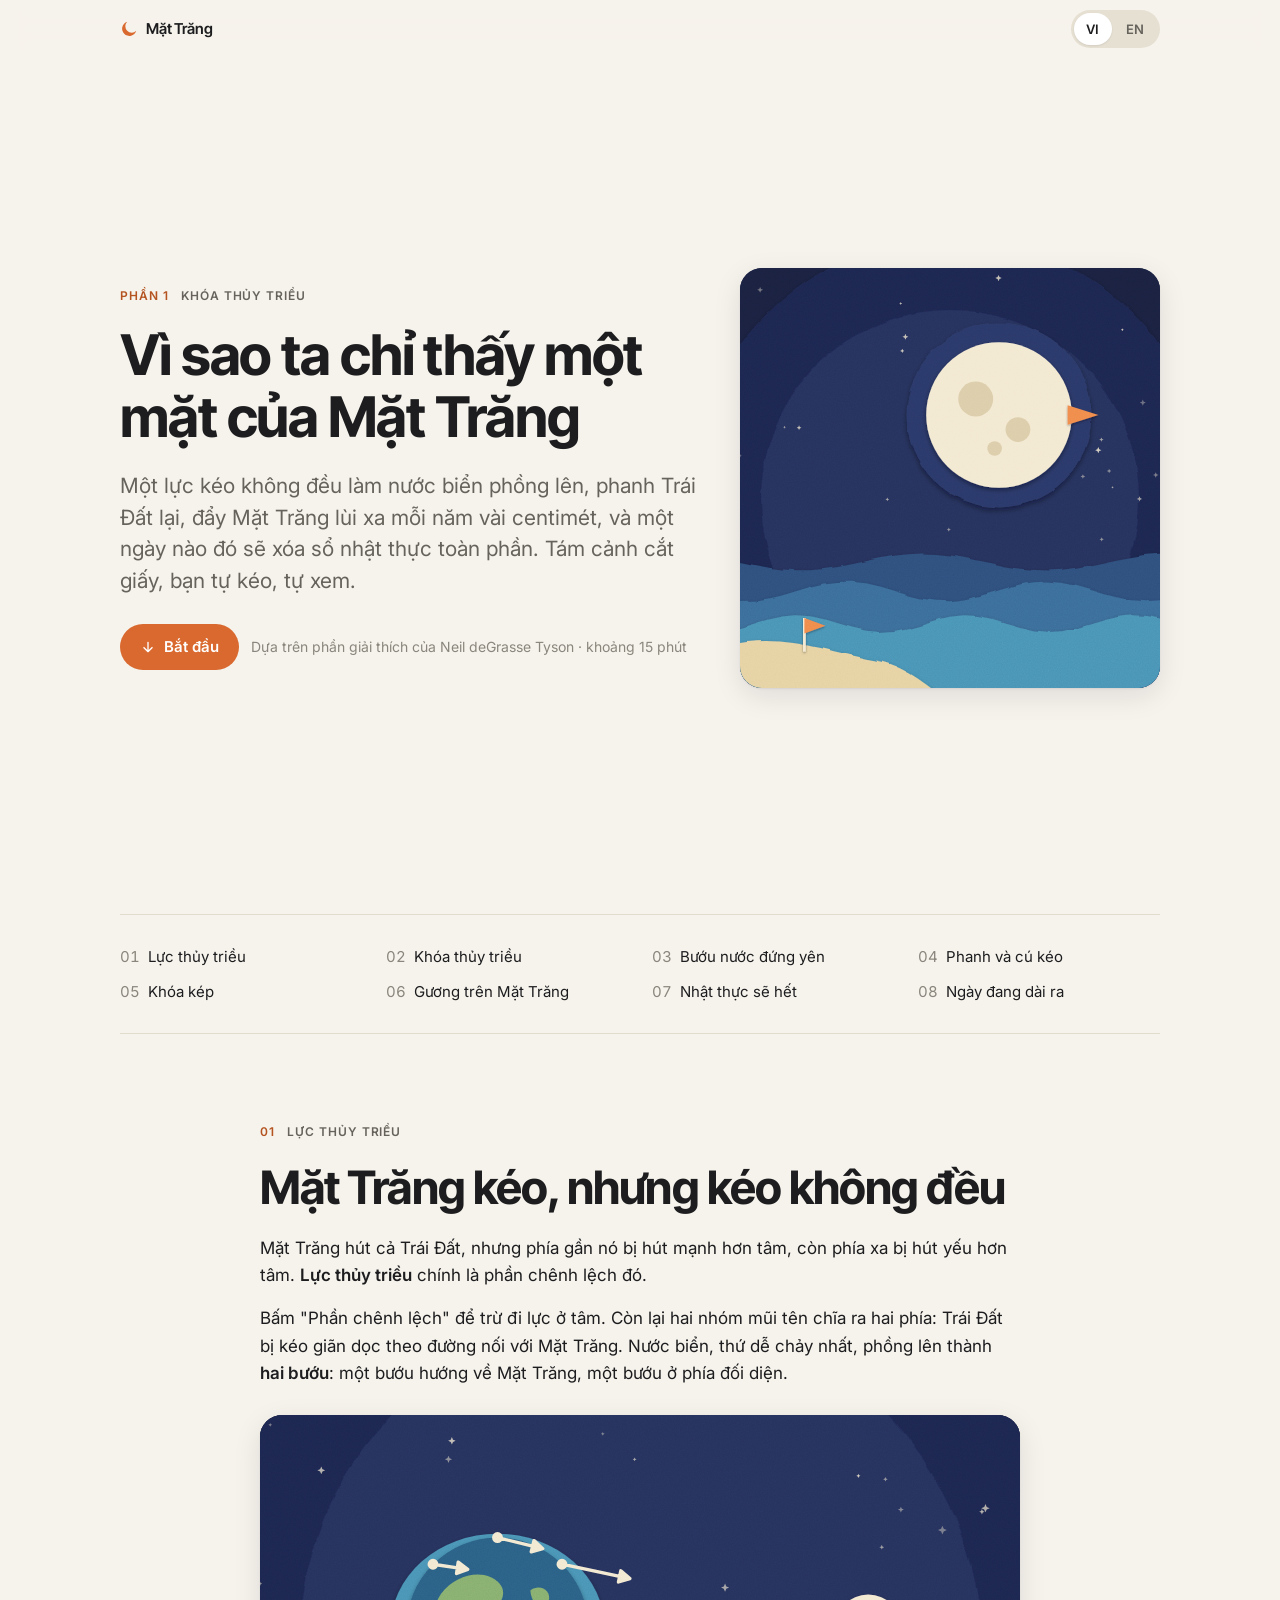
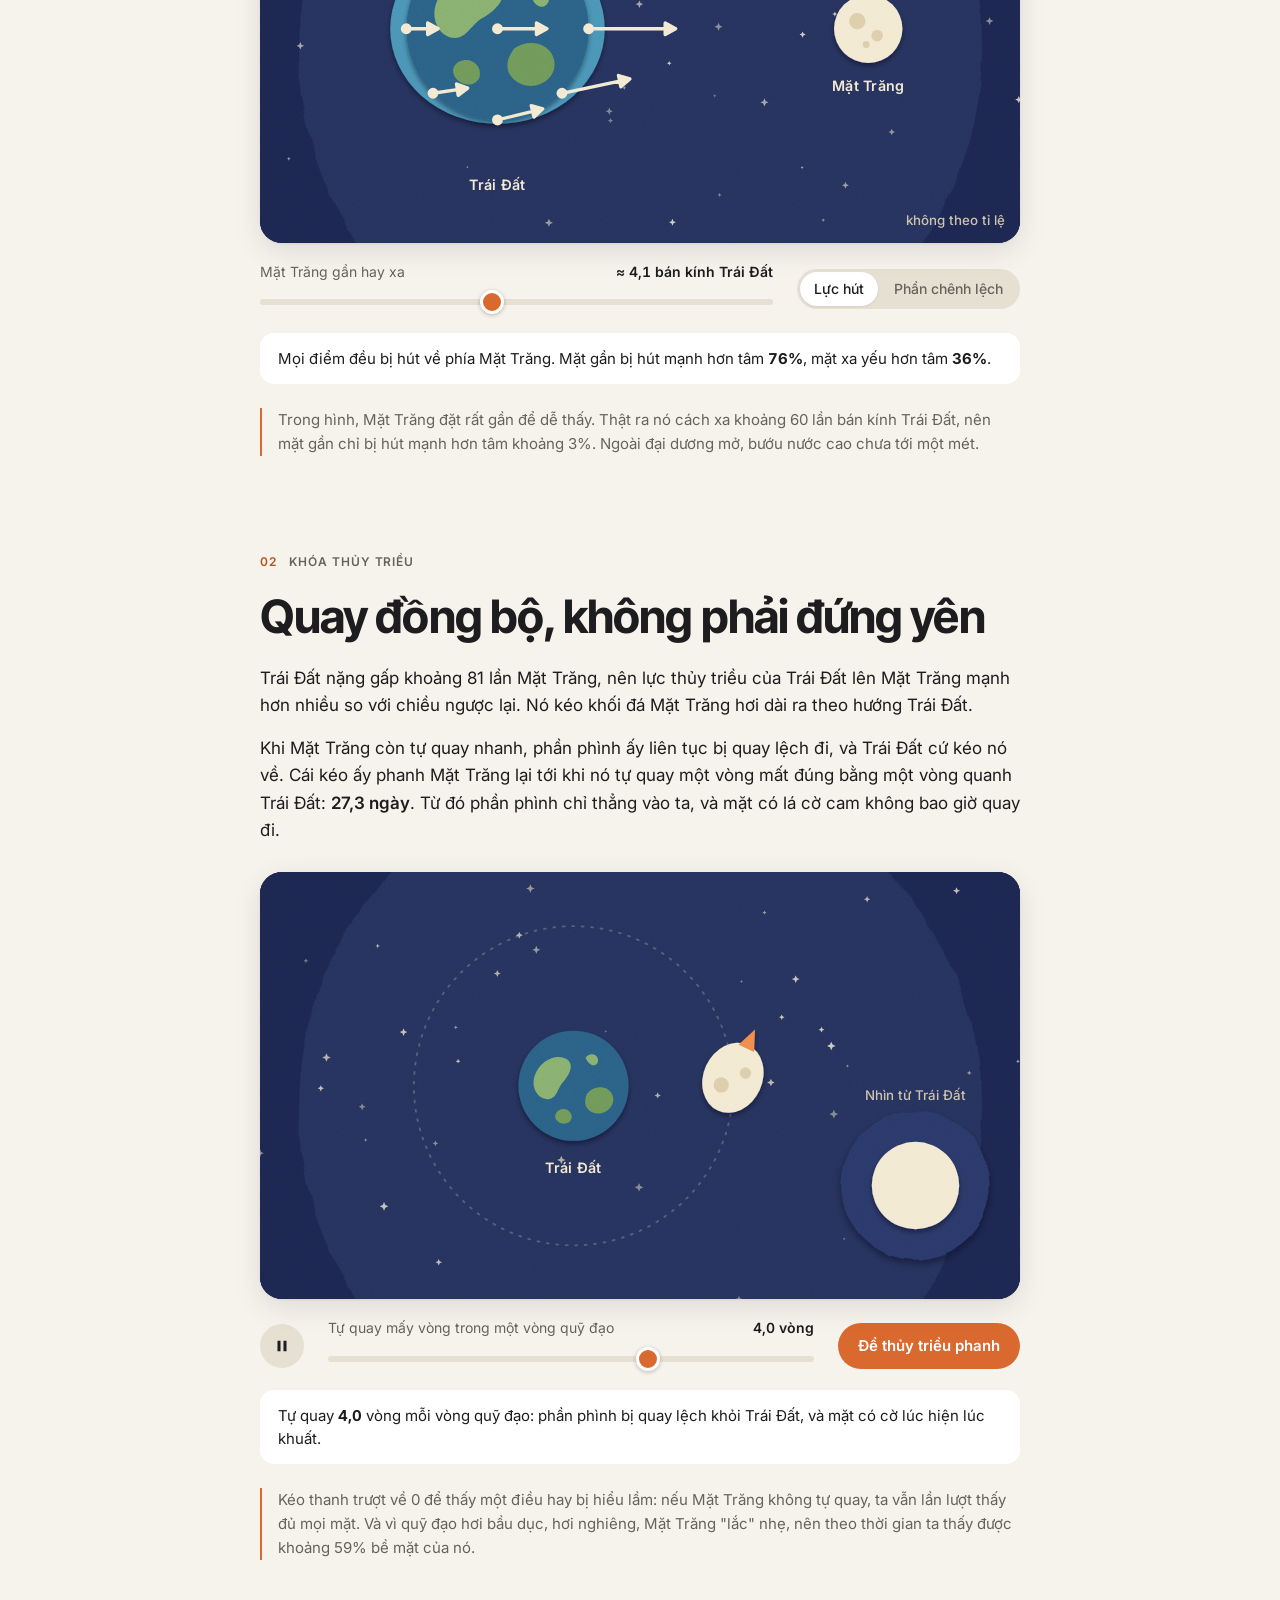
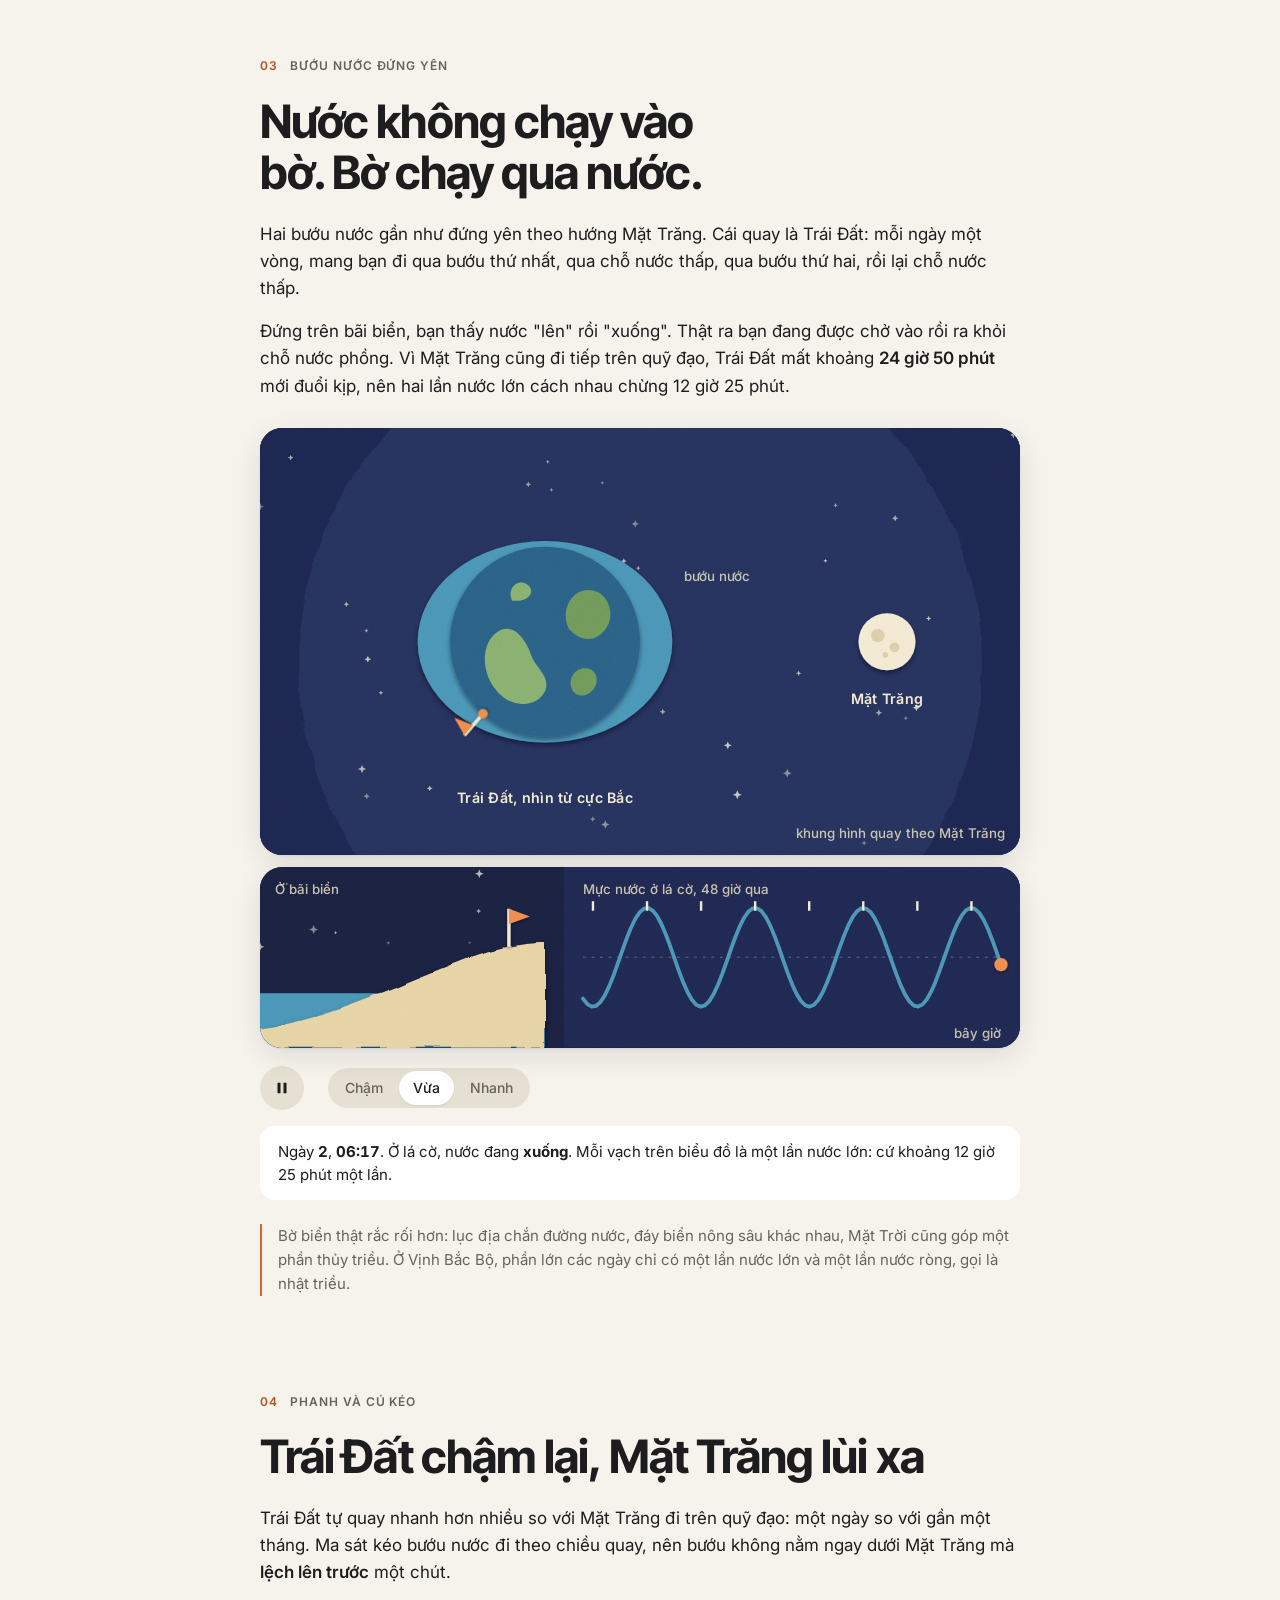
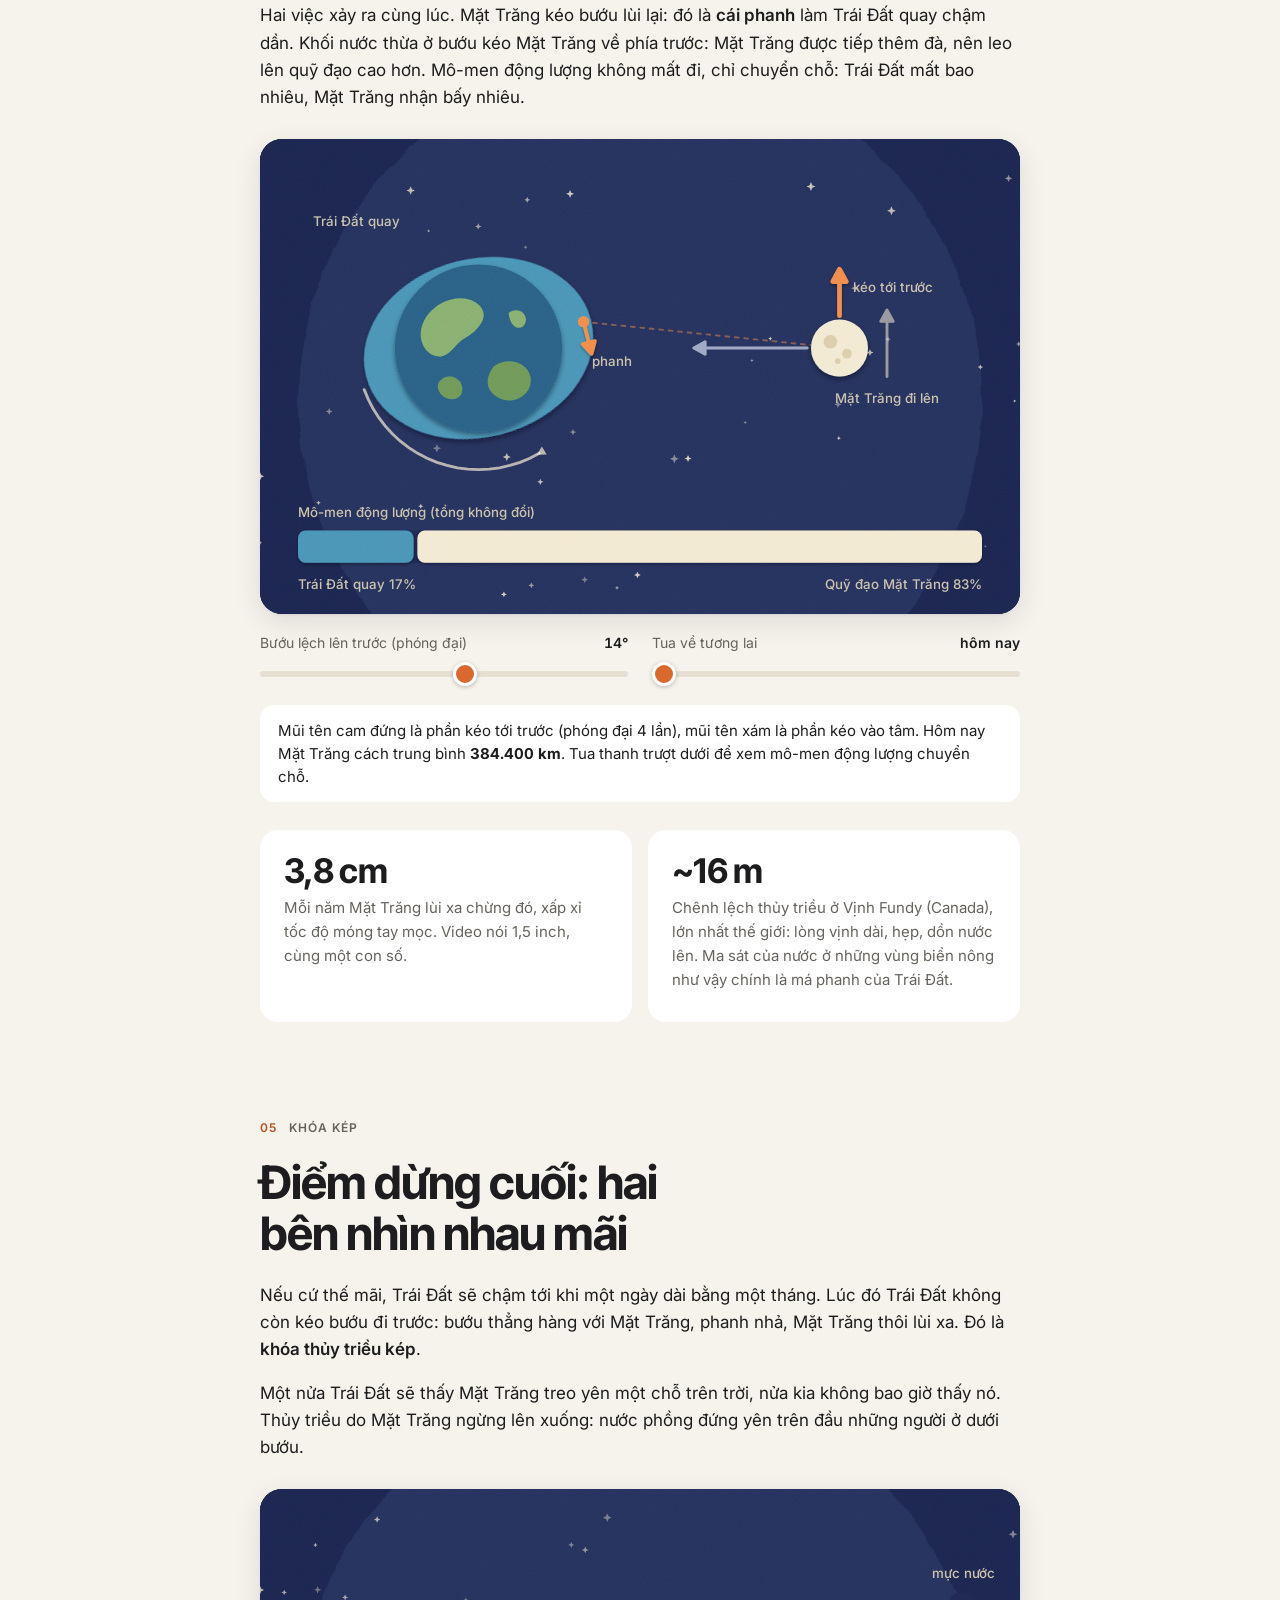
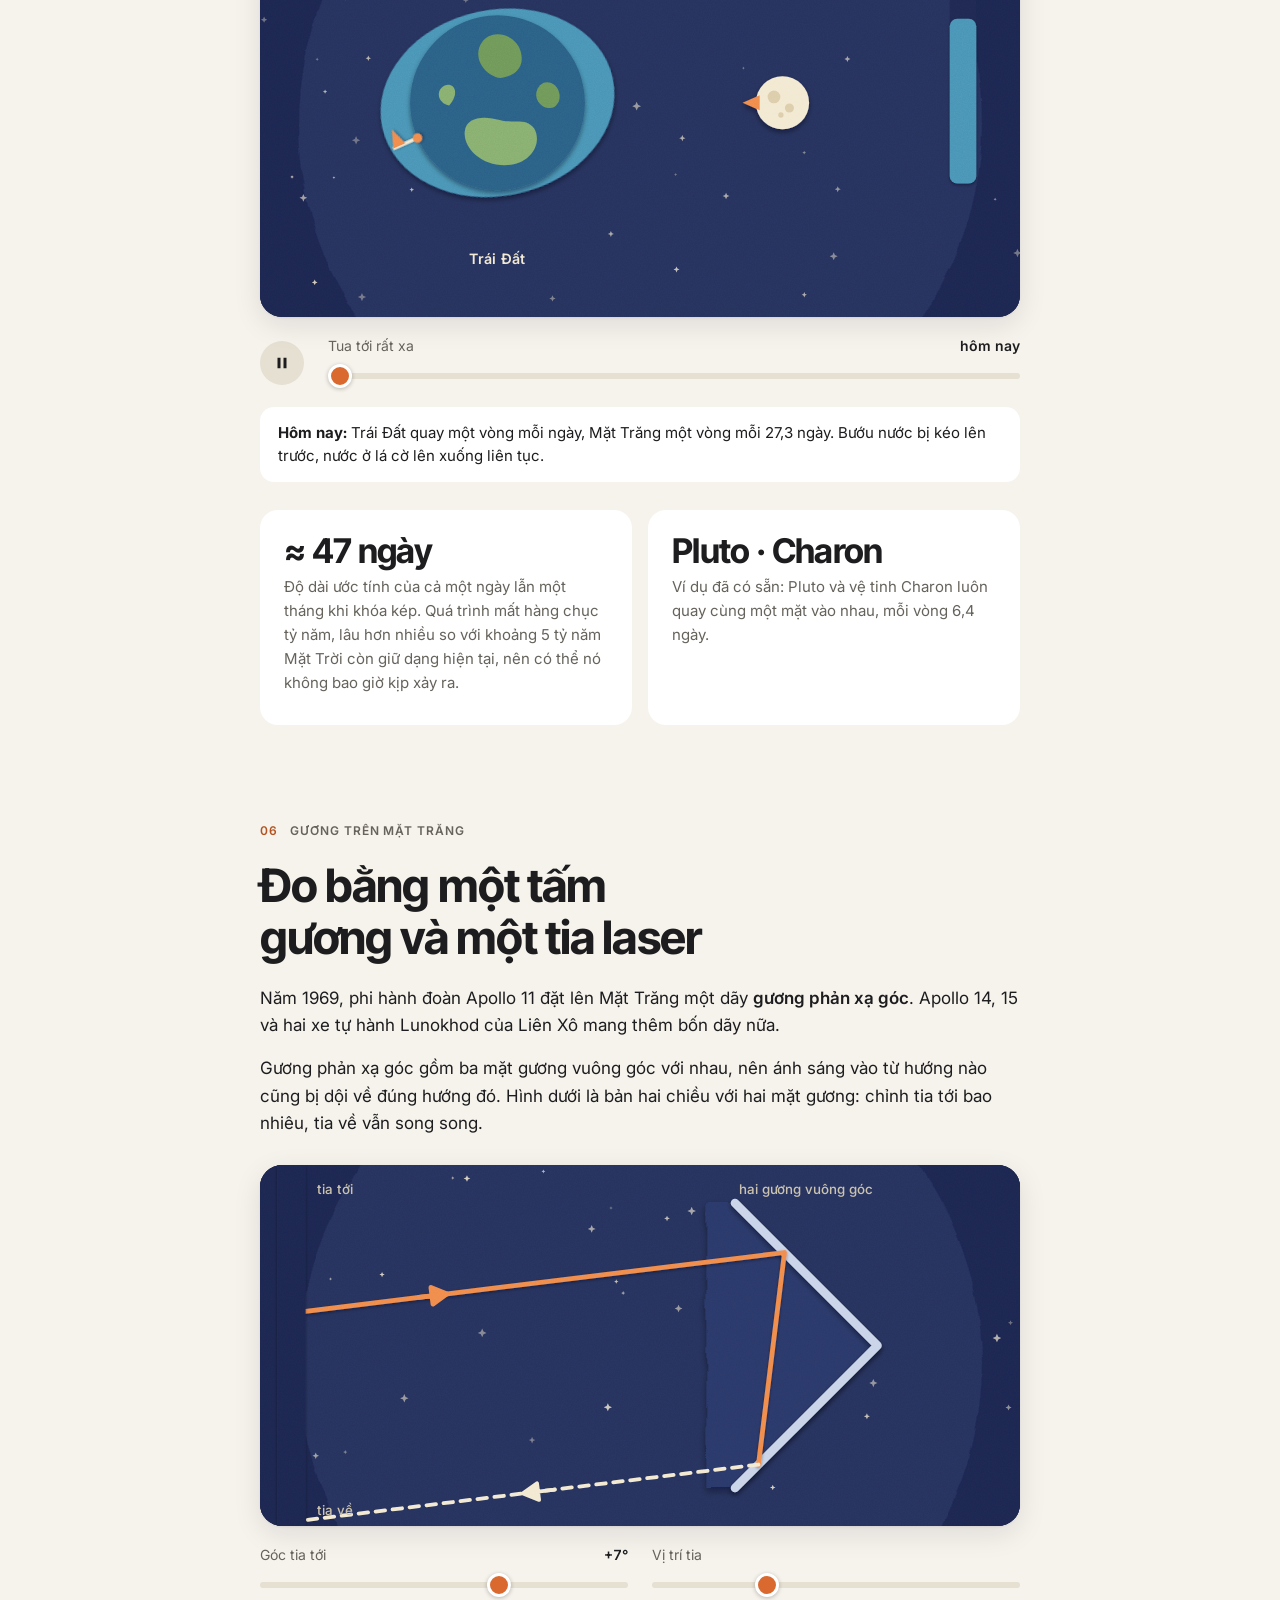
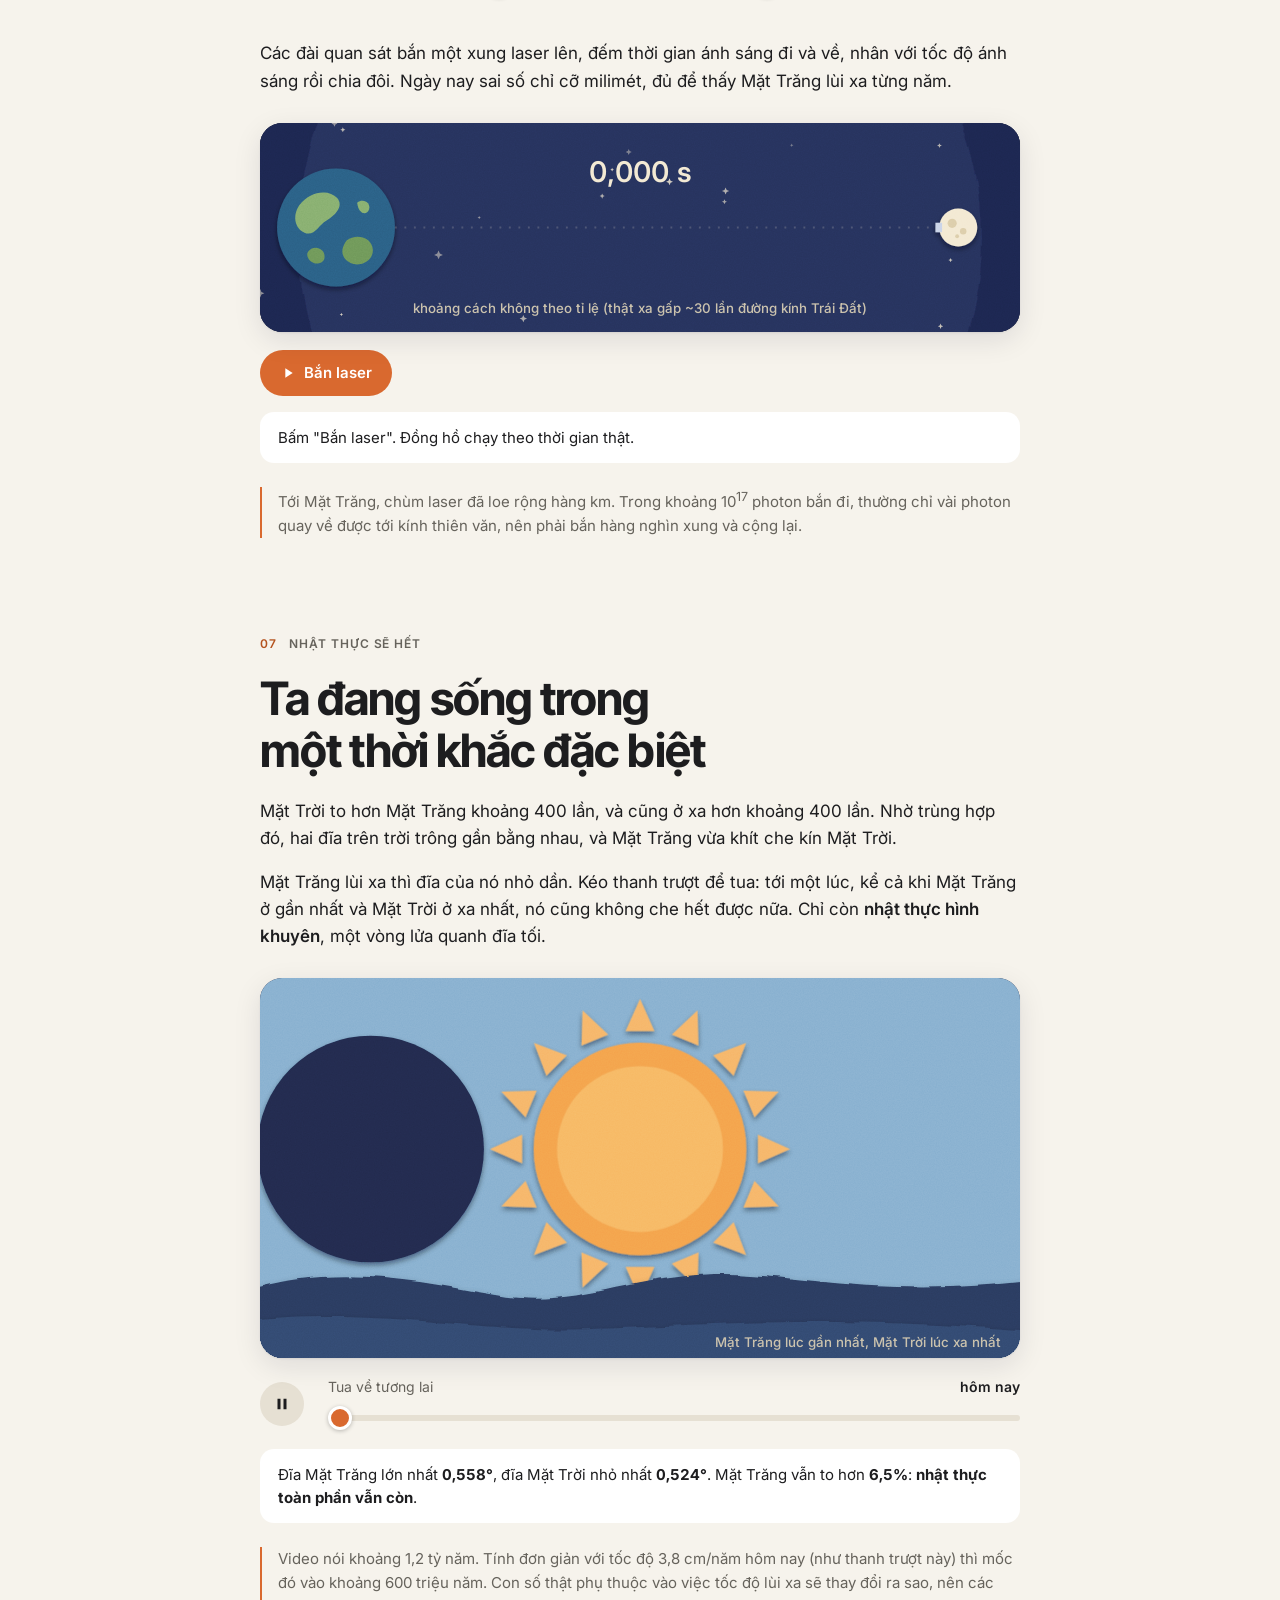
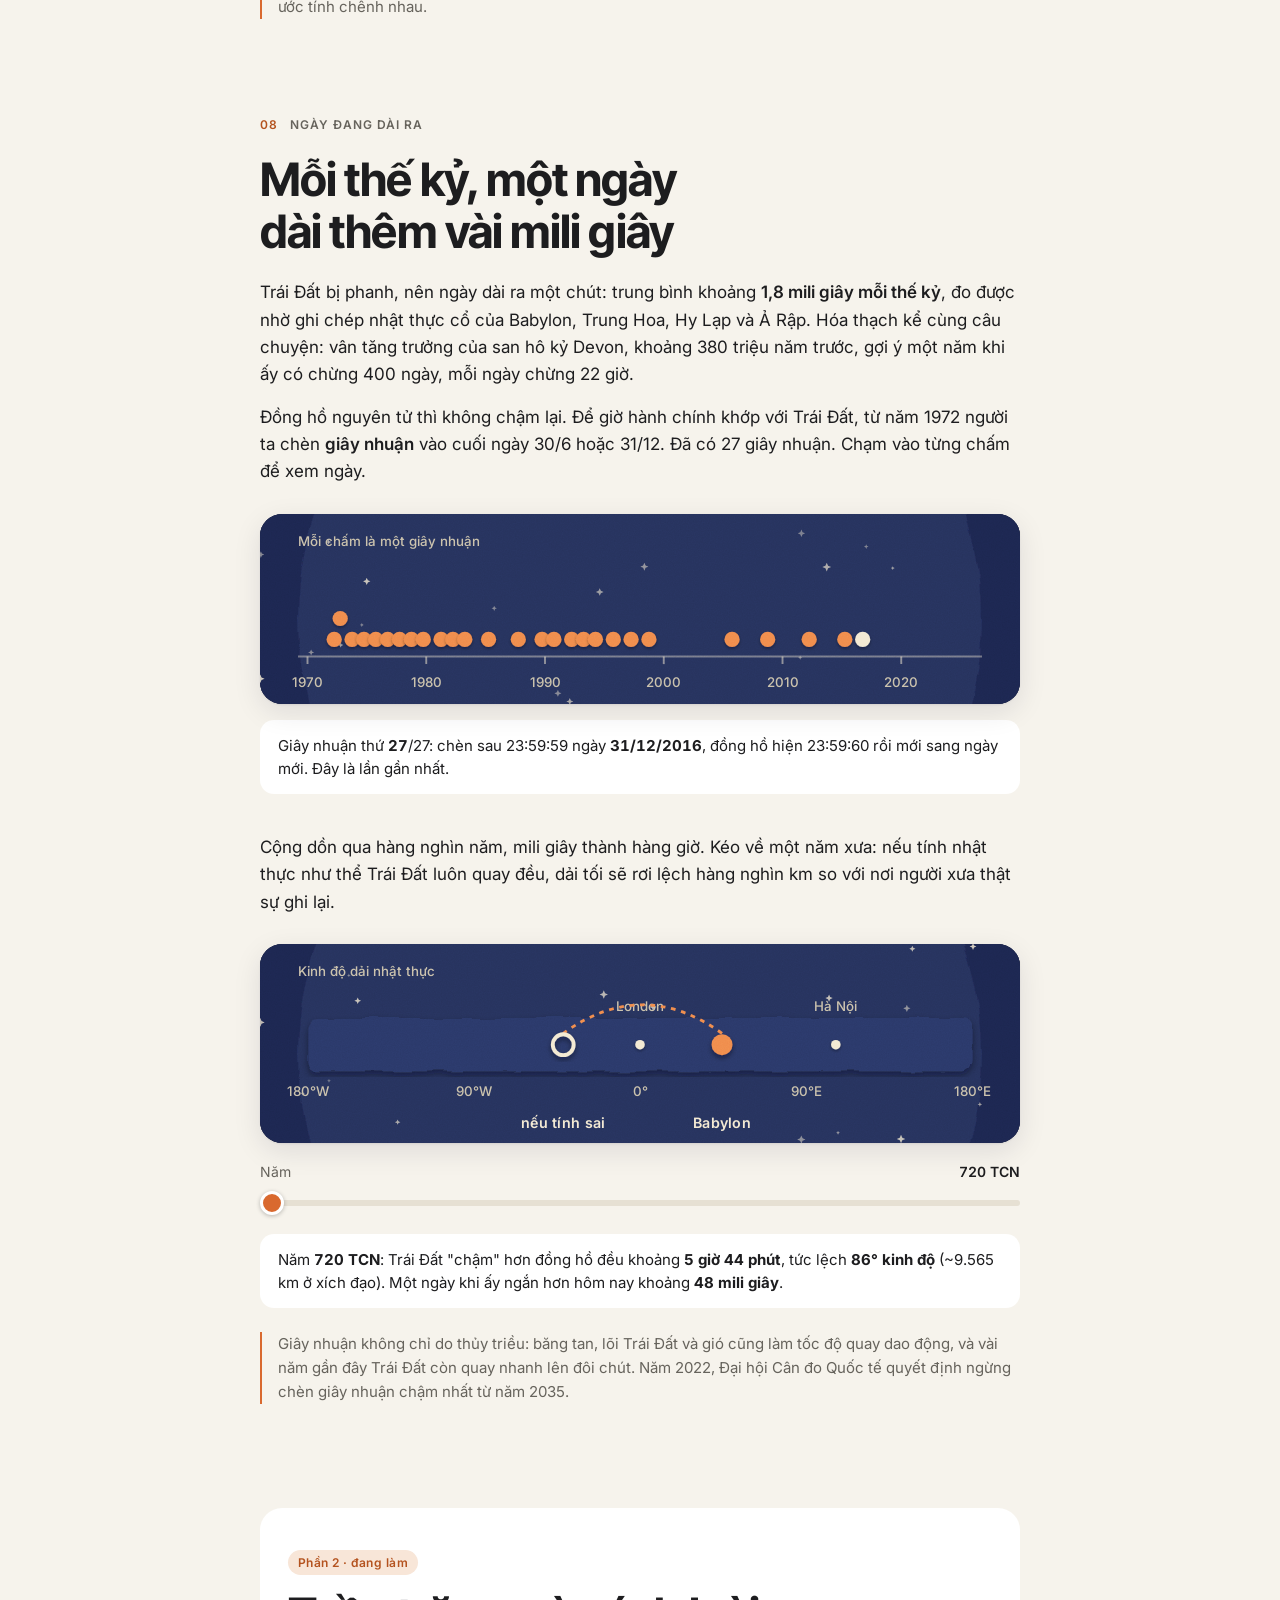
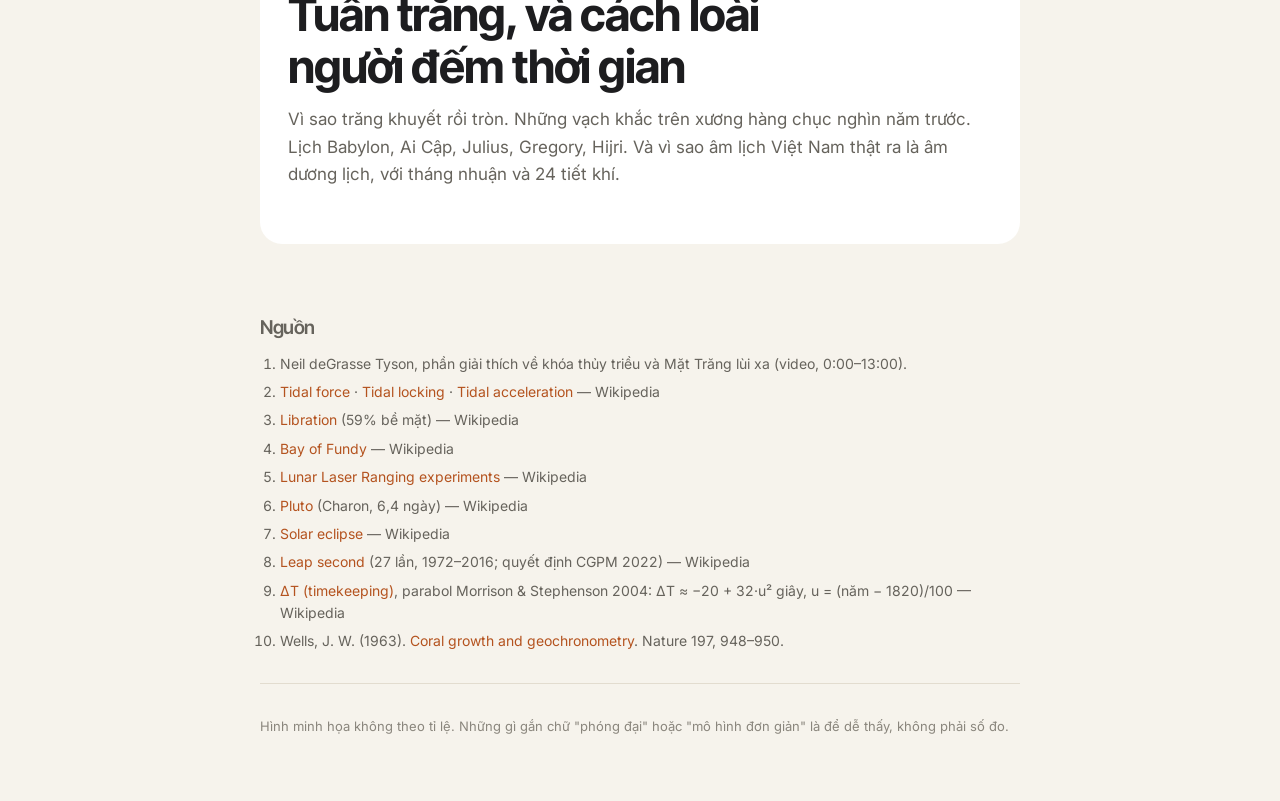
==== mat-trang/index.html @ b977d594 "Them trang Mat Trang phan 1: khoa thuy trieu cat giay song ngu Bien video Neil deGrasse Tyson ve tid" ====
<!doctype html>
<html lang="vi" data-lang="vi">
<head>
<meta charset="utf-8">
<meta name="viewport" content="width=device-width, initial-scale=1, viewport-fit=cover">
<meta name="robots" content="noindex, nofollow">
<title>Mặt Trăng khóa mặt</title>
<meta name="description" content="Lực thủy triều, khóa thủy triều và vì sao Mặt Trăng lùi xa — giải thích bằng hình cắt giấy tương tác. Tidal forces and tidal locking, explained in interactive paper cut-outs.">
<link rel="preconnect" href="https://fonts.googleapis.com">
<link rel="preconnect" href="https://fonts.gstatic.com" crossorigin>
<link rel="stylesheet" href="https://fonts.googleapis.com/css2?family=Inter+Tight:wght@500;600;700&family=Inter:wght@400;500;600&display=swap">
<script>
  (function () {
    var l = 'vi';
    try {
      var q = new URLSearchParams(location.search).get('lang');
      l = (q === 'en' || q === 'vi') ? q : (localStorage.getItem('mt-lang') || 'vi');
    } catch (e) {}
    document.documentElement.dataset.lang = l;
    document.documentElement.lang = l;
  })();
</script>
<style>
  :root {
    --ground: #F6F3EC;
    --surface: #EEE9DE;
    --card: #FFFFFF;
    --ink: #1D1D1F;
    --ink-2: #66635C;
    --ink-3: #8A867D;
    --line: #E2DCCF;
    --accent: #D9692F;
    --accent-ink: #B4531F;
    --accent-soft: #F8E6D8;
    --well: #E6E0D3;
    --night: #1A2140;
    --display: "Inter Tight", "SF Pro Display", -apple-system, "Helvetica Neue", Helvetica, Arial, sans-serif;
    --body: "Inter", "SF Pro Text", -apple-system, "Helvetica Neue", Helvetica, Arial, sans-serif;
    color-scheme: light;
  }
  @media (prefers-color-scheme: dark) {
    :root:not([data-theme="light"]) {
      --ground: #111320;
      --surface: #1A1D2C;
      --card: #1C1F2E;
      --ink: #F3EFE6;
      --ink-2: #ABA698;
      --ink-3: #8C8779;
      --line: #2A2E40;
      --accent: #F08A4B;
      --accent-ink: #F6A473;
      --accent-soft: #2E2119;
      --well: #2A2E40;
      color-scheme: dark;
    }
  }
  :root[data-theme="dark"] {
    --ground: #111320;
    --surface: #1A1D2C;
    --card: #1C1F2E;
    --ink: #F3EFE6;
    --ink-2: #ABA698;
    --ink-3: #8C8779;
    --line: #2A2E40;
    --accent: #F08A4B;
    --accent-ink: #F6A473;
    --accent-soft: #2E2119;
    --well: #2A2E40;
    color-scheme: dark;
  }

  :root[data-lang="en"] body [lang="vi"],
  :root[data-lang="vi"] body [lang="en"] { display: none !important; }

  * { box-sizing: border-box; }
  html { -webkit-text-size-adjust: 100%; scroll-behavior: smooth; }
  @media (prefers-reduced-motion: reduce) { html { scroll-behavior: auto; } }
  body {
    margin: 0;
    background: var(--ground);
    color: var(--ink);
    font-family: var(--body);
    font-size: 17px;
    line-height: 1.6;
    -webkit-font-smoothing: antialiased;
    padding-inline: 16px;
    overflow-x: hidden;
  }
  a { color: var(--accent-ink); text-decoration: none; }
  a:hover { text-decoration: underline; }
  a:focus-visible, button:focus-visible, input:focus-visible, [tabindex]:focus-visible { outline: 2px solid var(--accent); outline-offset: 3px; border-radius: 6px; }
  .wrap { max-width: 760px; margin: 0 auto; }
  .wide { max-width: 1040px; margin: 0 auto; }

  /* ---------- top bar ---------- */
  .bar {
    position: sticky; top: 0; z-index: 10;
    margin-inline: -16px; padding: 10px 16px;
    background: color-mix(in srgb, var(--ground) 88%, transparent);
    backdrop-filter: saturate(1.4) blur(12px); -webkit-backdrop-filter: saturate(1.4) blur(12px);
  }
  .bar .wide { display: flex; align-items: center; justify-content: space-between; gap: 12px; }
  .brand { font-family: var(--display); font-weight: 600; font-size: 15px; letter-spacing: -0.01em; color: var(--ink); display: flex; align-items: center; gap: 8px; }
  .brand svg { width: 18px; height: 18px; fill: var(--accent); }
  .seg { display: inline-flex; background: var(--well); border-radius: 999px; padding: 3px; gap: 2px; flex-wrap: wrap; }
  .seg button {
    font: inherit; font-size: 14px; font-weight: 500; color: var(--ink-2);
    border: 0; background: transparent; border-radius: 999px; padding: 6px 14px; cursor: pointer; min-height: 32px;
  }
  .seg button[aria-pressed="true"] { background: var(--card); color: var(--ink); box-shadow: 0 1px 2px rgba(0,0,0,0.08); }
  .seg.lang button { padding: 4px 12px; font-size: 13px; font-weight: 600; letter-spacing: 0.04em; }

  /* ---------- hero ---------- */
  header.hero { padding-block: 40px 56px; }
  .hero .wide { display: grid; gap: 32px; align-items: center; grid-template-columns: 1fr; }
  @media (min-width: 900px) {
    .hero .wide { grid-template-columns: 1.4fr 1fr; min-height: calc(100dvh - 140px); }
  }
  .eyebrow {
    font-size: 12px; font-weight: 600; letter-spacing: 0.08em; text-transform: uppercase;
    color: var(--ink-2); margin: 0 0 20px; display: flex; gap: 12px; align-items: center;
  }
  .eyebrow .num { color: var(--accent-ink); }
  h1, h2, h3 { font-family: var(--display); letter-spacing: -0.02em; margin: 0; }
  h1 { font-size: clamp(36px, 4.6vw, 56px); line-height: 1.1; font-weight: 700; text-wrap: balance; }
  .lede { font-size: clamp(18px, 2vw, 21px); line-height: 1.5; color: var(--ink-2); margin: 22px 0 0; max-width: 34em; }
  .cta { margin-top: 28px; display: flex; gap: 12px; flex-wrap: wrap; align-items: center; }
  .btn {
    font: inherit; font-size: 15px; font-weight: 600; border: 0; cursor: pointer;
    background: var(--accent); color: #fff; border-radius: 999px; padding: 11px 20px; min-height: 44px;
    display: inline-flex; align-items: center; gap: 8px; text-decoration: none;
  }
  .btn:hover { text-decoration: none; filter: brightness(1.05); }
  .btn:active { transform: translateY(1px); }
  .btn svg { width: 16px; height: 16px; fill: currentColor; }
  .btn.ghost { background: var(--well); color: var(--ink); }
  .btn[disabled] { opacity: .5; cursor: default; }
  .meta { font-size: 14px; color: var(--ink-3); }

  /* ---------- paper scenes ---------- */
  .scene {
    position: relative; margin: 28px 0 0; border-radius: 22px; overflow: hidden;
    background: var(--night); aspect-ratio: var(--ar, 16 / 9);
    box-shadow: 0 1px 2px rgba(20, 24, 48, 0.08), 0 8px 28px rgba(20, 24, 48, 0.10);
    touch-action: pan-y;
  }
  .scene > svg { position: absolute; inset: 0; width: 100%; height: 100%; display: block; }
  .scene::after {
    content: ""; position: absolute; inset: 0; pointer-events: none; opacity: .22; mix-blend-mode: overlay;
    background-image: url("data:image/svg+xml;utf8,<svg xmlns='http://www.w3.org/2000/svg' width='220' height='220'><filter id='n'><feTurbulence type='fractalNoise' baseFrequency='.85' numOctaves='3' stitchTiles='stitch'/><feColorMatrix values='0 0 0 0 .5  0 0 0 0 .5  0 0 0 0 .5  0 0 0 .9 0'/></filter><rect width='100%' height='100%' filter='url(%23n)'/></svg>");
  }
  .hero-scene { aspect-ratio: 1 / 1; margin: 0; max-width: 560px; justify-self: center; width: 100%; }
  @media (max-width: 899px) { .hero-scene { aspect-ratio: 4 / 3; } }

  .controls { display: flex; flex-wrap: wrap; gap: 14px 24px; align-items: center; margin-top: 18px; }
  .range { display: grid; gap: 4px; flex: 1 1 260px; font-size: 14px; color: var(--ink-2); }
  .range b { color: var(--ink); font-weight: 600; font-variant-numeric: tabular-nums; }
  .range .lbl { display: flex; justify-content: space-between; gap: 12px; }
  input[type=range] { -webkit-appearance: none; appearance: none; width: 100%; height: 30px; background: transparent; margin: 0; cursor: pointer; }
  input[type=range]::-webkit-slider-runnable-track { height: 6px; border-radius: 3px; background: var(--well); }
  input[type=range]::-moz-range-track { height: 6px; border-radius: 3px; background: var(--well); }
  input[type=range]::-moz-range-progress { height: 6px; border-radius: 3px; background: var(--accent); }
  input[type=range]::-webkit-slider-thumb { -webkit-appearance: none; width: 24px; height: 24px; border-radius: 50%; background: var(--accent); margin-top: -9px; border: 3px solid var(--card); box-shadow: 0 1px 4px rgba(0,0,0,0.25); }
  input[type=range]::-moz-range-thumb { width: 18px; height: 18px; border-radius: 50%; background: var(--accent); border: 3px solid var(--card); box-shadow: 0 1px 4px rgba(0,0,0,0.25); }
  .icon-btn {
    width: 44px; height: 44px; border-radius: 50%; border: 0; cursor: pointer;
    background: var(--well); color: var(--ink); display: inline-grid; place-items: center; flex: none;
  }
  .icon-btn svg { width: 18px; height: 18px; fill: currentColor; }
  .readout {
    margin: 16px 0 0; padding: 14px 18px; background: var(--card); border-radius: 14px;
    font-size: 15px; line-height: 1.55; color: var(--ink); min-height: 3.2em;
  }
  .readout b { font-variant-numeric: tabular-nums; }

  /* ---------- sections ---------- */
  nav.toc { padding-block: 28px; border-top: 1px solid var(--line); border-bottom: 1px solid var(--line); }
  nav.toc ol { list-style: none; margin: 0; padding: 0; display: grid; grid-template-columns: repeat(auto-fill, minmax(220px, 1fr)); gap: 8px 24px; }
  nav.toc a { color: var(--ink); font-size: 15px; }
  nav.toc span.n { color: var(--ink-3); font-variant-numeric: tabular-nums; margin-right: 8px; }
  section.ch { padding-block: 88px 8px; }
  h2 { font-size: clamp(30px, 4.4vw, 46px); line-height: 1.12; font-weight: 700; margin-bottom: 22px; text-wrap: balance; }
  h3 { font-size: 19px; line-height: 1.3; font-weight: 600; margin: 0 0 8px; }
  p { margin: 0 0 16px; }
  .muted { color: var(--ink-2); }
  strong { font-weight: 600; }
  .grid { display: grid; gap: 16px; margin-top: 28px; }
  .g2 { grid-template-columns: repeat(auto-fit, minmax(270px, 1fr)); }
  .card { background: var(--card); border-radius: 18px; padding: 22px 24px; }
  .card p { font-size: 15px; color: var(--ink-2); margin: 0 0 8px; }
  .card p:last-child { margin-bottom: 0; }
  .card .big { font-family: var(--display); font-size: 34px; font-weight: 700; letter-spacing: -0.02em; color: var(--ink); line-height: 1.1; margin-bottom: 6px; }
  .note { font-size: 15px; color: var(--ink-2); border-left: 2px solid var(--accent); padding-left: 16px; margin: 24px 0 0; }
  .cap { font-size: 13px; color: var(--ink-3); margin-top: 10px; }
  .next { margin-top: 96px; padding: 40px 28px; background: var(--card); border-radius: 22px; }
  .tag { display: inline-block; font-size: 12px; font-weight: 600; letter-spacing: 0.04em; color: var(--accent-ink); background: var(--accent-soft); padding: 3px 10px; border-radius: 999px; margin-bottom: 14px; }
  .sources { padding-block: 72px 24px; font-size: 14px; color: var(--ink-2); }
  .sources ol { padding-left: 20px; margin: 12px 0 0; }
  .sources li { margin-bottom: 6px; overflow-wrap: anywhere; }
  footer { padding-block: 32px 64px; font-size: 13px; color: var(--ink-3); border-top: 1px solid var(--line); margin-top: 40px; }

  /* svg text */
  .scene text { font-family: var(--body); fill: #F3E9D2; font-size: 17px; font-weight: 500; }
  .scene text.sm { font-size: 14px; fill: #C9C0AA; }
  .scene text.lbl { font-size: 15px; font-weight: 600; letter-spacing: .02em; }
  .scene .tap { cursor: pointer; }
  @media (max-width: 560px) {
    .scene text { font-size: 22px; }
    .scene text.sm { font-size: 19px; }
    .scene text.lbl { font-size: 20px; }
  }

  /* hero motion */
  @keyframes bob { 0%,100% { transform: translateX(0); } 50% { transform: translateX(-14px); } }
  @keyframes bob2 { 0%,100% { transform: translateX(-10px); } 50% { transform: translateX(6px); } }
  @keyframes float { 0%,100% { transform: translateY(0); } 50% { transform: translateY(-8px); } }
  .w1 { animation: bob 7s ease-in-out infinite; }
  .w2 { animation: bob2 9s ease-in-out infinite; }
  .w3 { animation: bob 11s ease-in-out infinite; }
  .fl { animation: float 8s ease-in-out infinite; }
  @media (prefers-reduced-motion: reduce) { .w1, .w2, .w3, .fl { animation: none; } }
</style>
</head>
<body>

<!-- Bộ lọc giấy dùng chung: bóng mềm giữa các lớp, mép cắt hơi gồ ghề. -->
<svg width="0" height="0" style="position:absolute" aria-hidden="true">
  <defs>
    <filter id="pc" x="-30%" y="-30%" width="160%" height="160%">
      <feDropShadow dx="0" dy="3" stdDeviation="3" flood-color="#070A1A" flood-opacity=".45"/>
    </filter>
    <filter id="pcs" x="-30%" y="-30%" width="160%" height="160%">
      <feDropShadow dx="0" dy="1.5" stdDeviation="1.5" flood-color="#070A1A" flood-opacity=".4"/>
    </filter>
    <filter id="cut" x="-10%" y="-10%" width="120%" height="120%">
      <feTurbulence type="fractalNoise" baseFrequency=".03" numOctaves="2" seed="7" result="t"/>
      <feDisplacementMap in="SourceGraphic" in2="t" scale="7" xChannelSelector="R" yChannelSelector="G" result="d"/>
      <feDropShadow in="d" dx="0" dy="4" stdDeviation="4" flood-color="#070A1A" flood-opacity=".42"/>
    </filter>
  </defs>
</svg>

<div class="bar">
  <div class="wide">
    <a class="brand" href="#top"><svg viewBox="0 0 24 24" aria-hidden="true"><path d="M21.6 14.4A9.6 9.6 0 1 1 9.6 2.4a7.6 7.6 0 0 0 12 12Z"/></svg>
      <span lang="vi">Mặt Trăng</span><span lang="en">The Moon</span></a>
    <div class="seg lang" role="group" aria-label="Ngôn ngữ / Language">
      <button type="button" data-l="vi" aria-pressed="true">VI</button>
      <button type="button" data-l="en" aria-pressed="false">EN</button>
    </div>
  </div>
</div>

<header class="hero" id="top">
  <div class="wide">
    <div>
      <p class="eyebrow"><span class="num" lang="vi">Phần 1</span><span class="num" lang="en">Part 1</span>
        <span lang="vi">Khóa thủy triều</span><span lang="en">Tidal locking</span></p>
      <h1><span lang="vi">Vì sao ta chỉ thấy một mặt của Mặt Trăng</span><span lang="en">Why we only ever see one side of the Moon</span></h1>
      <p class="lede" lang="vi">Một lực kéo không đều làm nước biển phồng lên, phanh Trái Đất lại, đẩy Mặt Trăng lùi xa mỗi năm vài centimét, và một ngày nào đó sẽ xóa sổ nhật thực toàn phần. Tám cảnh cắt giấy, bạn tự kéo, tự xem.</p>
      <p class="lede" lang="en">An uneven pull raises the oceans, brakes the Earth, pushes the Moon a few centimetres farther every year, and will one day end total solar eclipses. Eight paper cut-out scenes you can pull and push yourself.</p>
      <div class="cta">
        <a class="btn" href="#c1"><svg viewBox="0 0 24 24" aria-hidden="true"><path d="M12 4a1 1 0 0 1 1 1v11.6l4.3-4.3a1 1 0 1 1 1.4 1.4l-6 6a1 1 0 0 1-1.4 0l-6-6a1 1 0 1 1 1.4-1.4L11 16.6V5a1 1 0 0 1 1-1Z"/></svg>
          <span lang="vi">Bắt đầu</span><span lang="en">Start</span></a>
        <span class="meta" lang="vi">Dựa trên phần giải thích của Neil deGrasse Tyson · khoảng 15 phút</span>
        <span class="meta" lang="en">Based on Neil deGrasse Tyson's explanation · about 15 minutes</span>
      </div>
    </div>
    <figure class="scene hero-scene" id="hero" aria-hidden="true"></figure>
  </div>
</header>

<nav class="toc wide" aria-label="Mục lục">
  <ol>
    <li><a href="#c1"><span class="n">01</span><span lang="vi">Lực thủy triều</span><span lang="en">Tidal force</span></a></li>
    <li><a href="#c2"><span class="n">02</span><span lang="vi">Khóa thủy triều</span><span lang="en">Tidal locking</span></a></li>
    <li><a href="#c3"><span class="n">03</span><span lang="vi">Bướu nước đứng yên</span><span lang="en">The bulge stays put</span></a></li>
    <li><a href="#c4"><span class="n">04</span><span lang="vi">Phanh và cú kéo</span><span lang="en">Brake and sling</span></a></li>
    <li><a href="#c5"><span class="n">05</span><span lang="vi">Khóa kép</span><span lang="en">Double lock</span></a></li>
    <li><a href="#c6"><span class="n">06</span><span lang="vi">Gương trên Mặt Trăng</span><span lang="en">Mirrors on the Moon</span></a></li>
    <li><a href="#c7"><span class="n">07</span><span lang="vi">Nhật thực sẽ hết</span><span lang="en">The end of eclipses</span></a></li>
    <li><a href="#c8"><span class="n">08</span><span lang="vi">Ngày đang dài ra</span><span lang="en">Longer days</span></a></li>
  </ol>
</nav>

<main>

<!-- ============ 1 ============ -->
<section class="ch wrap" id="c1">
  <p class="eyebrow"><span class="num">01</span><span lang="vi">Lực thủy triều</span><span lang="en">Tidal force</span></p>
  <h2><span lang="vi">Mặt Trăng kéo, nhưng kéo không đều</span><span lang="en">The Moon pulls, but not evenly</span></h2>
  <p lang="vi">Mặt Trăng hút cả Trái Đất, nhưng phía gần nó bị hút mạnh hơn tâm, còn phía xa bị hút yếu hơn tâm. <strong>Lực thủy triều</strong> chính là phần chênh lệch đó.</p>
  <p lang="en">The Moon pulls on the whole Earth, but the near side is pulled harder than the centre and the far side less hard. The <strong>tidal force</strong> is that difference.</p>
  <p lang="vi">Bấm "Phần chênh lệch" để trừ đi lực ở tâm. Còn lại hai nhóm mũi tên chĩa ra hai phía: Trái Đất bị kéo giãn dọc theo đường nối với Mặt Trăng. Nước biển, thứ dễ chảy nhất, phồng lên thành <strong>hai bướu</strong>: một bướu hướng về Mặt Trăng, một bướu ở phía đối diện.</p>
  <p lang="en">Tap "The difference" to subtract the pull at the centre. What is left points outward on both sides: the Earth is stretched along the line to the Moon. The oceans, the most fluid part, rise into <strong>two bulges</strong>: one facing the Moon and one on the opposite side.</p>
  <figure class="scene" id="s1" style="--ar: 16 / 9"></figure>
  <div class="controls">
    <label class="range"><span class="lbl"><span><span lang="vi">Mặt Trăng gần hay xa</span><span lang="en">Moon near or far</span></span><b id="s1dv"></b></span>
      <input type="range" id="s1d" min="0" max="100" value="45"></label>
    <div class="seg" id="s1m" role="group">
      <button type="button" data-v="raw" aria-pressed="true"><span lang="vi">Lực hút</span><span lang="en">Pull</span></button>
      <button type="button" data-v="diff" aria-pressed="false"><span lang="vi">Phần chênh lệch</span><span lang="en">The difference</span></button>
    </div>
  </div>
  <p class="readout" id="s1r" aria-live="polite"></p>
  <p class="note" lang="vi">Trong hình, Mặt Trăng đặt rất gần để dễ thấy. Thật ra nó cách xa khoảng 60 lần bán kính Trái Đất, nên mặt gần chỉ bị hút mạnh hơn tâm khoảng 3%. Ngoài đại dương mở, bướu nước cao chưa tới một mét.</p>
  <p class="note" lang="en">The Moon is drawn very close here so the effect is visible. In reality it sits about 60 Earth radii away, so the near side is pulled only about 3% harder than the centre. In the open ocean the bulge is less than a metre high.</p>
</section>

<!-- ============ 2 ============ -->
<section class="ch wrap" id="c2">
  <p class="eyebrow"><span class="num">02</span><span lang="vi">Khóa thủy triều</span><span lang="en">Tidal locking</span></p>
  <h2><span lang="vi">Quay đồng bộ, không phải đứng yên</span><span lang="en">Spinning in sync, not standing still</span></h2>
  <p lang="vi">Trái Đất nặng gấp khoảng 81 lần Mặt Trăng, nên lực thủy triều của Trái Đất lên Mặt Trăng mạnh hơn nhiều so với chiều ngược lại. Nó kéo khối đá Mặt Trăng hơi dài ra theo hướng Trái Đất.</p>
  <p lang="en">The Earth is about 81 times as massive as the Moon, so its tidal pull on the Moon is far stronger than the other way round. It stretches the rocky Moon slightly along the line to the Earth.</p>
  <p lang="vi">Khi Mặt Trăng còn tự quay nhanh, phần phình ấy liên tục bị quay lệch đi, và Trái Đất cứ kéo nó về. Cái kéo ấy phanh Mặt Trăng lại tới khi nó tự quay một vòng mất đúng bằng một vòng quanh Trái Đất: <strong>27,3 ngày</strong>. Từ đó phần phình chỉ thẳng vào ta, và mặt có lá cờ cam không bao giờ quay đi.</p>
  <p lang="en">While the Moon still spun fast, that bulge kept being carried out of line, and the Earth kept tugging it back. The tug braked the Moon until one spin took exactly as long as one orbit: <strong>27.3 days</strong>. Since then the bulge points straight at us, and the face with the orange flag never turns away.</p>
  <figure class="scene" id="s2" style="--ar: 16 / 9"></figure>
  <div class="controls">
    <button class="icon-btn" type="button" data-play="s2" aria-label="Tạm dừng / Pause"></button>
    <label class="range"><span class="lbl"><span><span lang="vi">Tự quay mấy vòng trong một vòng quỹ đạo</span><span lang="en">Spins per orbit</span></span><b id="s2v"></b></span>
      <input type="range" id="s2r" min="0" max="60" value="40"></label>
    <button class="btn" type="button" id="s2go"><span lang="vi">Để thủy triều phanh</span><span lang="en">Let the tides brake it</span></button>
  </div>
  <p class="readout" id="s2t" aria-live="polite"></p>
  <p class="note" lang="vi">Kéo thanh trượt về 0 để thấy một điều hay bị hiểu lầm: nếu Mặt Trăng không tự quay, ta vẫn lần lượt thấy đủ mọi mặt. Và vì quỹ đạo hơi bầu dục, hơi nghiêng, Mặt Trăng "lắc" nhẹ, nên theo thời gian ta thấy được khoảng 59% bề mặt của nó.</p>
  <p class="note" lang="en">Drag the slider to 0 for a common misconception: a Moon that did not spin at all would show us every side in turn. And because its orbit is slightly oval and tilted, the Moon wobbles a little, so over time we see about 59% of its surface.</p>
</section>

<!-- ============ 3 ============ -->
<section class="ch wrap" id="c3">
  <p class="eyebrow"><span class="num">03</span><span lang="vi">Bướu nước đứng yên</span><span lang="en">The bulge stays put</span></p>
  <h2><span lang="vi">Nước không chạy vào bờ. Bờ chạy qua nước.</span><span lang="en">The water doesn't come in. The shore goes through it.</span></h2>
  <p lang="vi">Hai bướu nước gần như đứng yên theo hướng Mặt Trăng. Cái quay là Trái Đất: mỗi ngày một vòng, mang bạn đi qua bướu thứ nhất, qua chỗ nước thấp, qua bướu thứ hai, rồi lại chỗ nước thấp.</p>
  <p lang="en">The two bulges stay roughly lined up with the Moon. What turns is the Earth: once a day it carries you through the first bulge, a low, the second bulge, and another low.</p>
  <p lang="vi">Đứng trên bãi biển, bạn thấy nước "lên" rồi "xuống". Thật ra bạn đang được chở vào rồi ra khỏi chỗ nước phồng. Vì Mặt Trăng cũng đi tiếp trên quỹ đạo, Trái Đất mất khoảng <strong>24 giờ 50 phút</strong> mới đuổi kịp, nên hai lần nước lớn cách nhau chừng 12 giờ 25 phút.</p>
  <p lang="en">On a beach you see the water "come in" and "go out". Really, you are being carried into and out of the bulge. Because the Moon also moves along its orbit, the Earth needs about <strong>24 hours 50 minutes</strong> to catch up, so high tides come roughly 12 hours 25 minutes apart.</p>
  <figure class="scene" id="s3" style="--ar: 16 / 9"></figure>
  <figure class="scene" id="s3b" style="--ar: 800 / 190; margin-top: 12px"></figure>
  <div class="controls">
    <button class="icon-btn" type="button" data-play="s3" aria-label="Tạm dừng / Pause"></button>
    <div class="seg" id="s3s" role="group">
      <button type="button" data-v="1" aria-pressed="false"><span lang="vi">Chậm</span><span lang="en">Slow</span></button>
      <button type="button" data-v="3" aria-pressed="true"><span lang="vi">Vừa</span><span lang="en">Medium</span></button>
      <button type="button" data-v="8" aria-pressed="false"><span lang="vi">Nhanh</span><span lang="en">Fast</span></button>
    </div>
  </div>
  <p class="readout" id="s3t" aria-live="off"></p>
  <p class="note" lang="vi">Bờ biển thật rắc rối hơn: lục địa chắn đường nước, đáy biển nông sâu khác nhau, Mặt Trời cũng góp một phần thủy triều. Ở Vịnh Bắc Bộ, phần lớn các ngày chỉ có một lần nước lớn và một lần nước ròng, gọi là nhật triều.</p>
  <p class="note" lang="en">Real coasts are messier: continents block the water, the sea floor varies in depth, and the Sun adds its own smaller tide. In the Gulf of Tonkin, most days have only one high and one low tide, a so-called diurnal tide.</p>
</section>

<!-- ============ 4 ============ -->
<section class="ch wrap" id="c4">
  <p class="eyebrow"><span class="num">04</span><span lang="vi">Phanh và cú kéo</span><span lang="en">Brake and sling</span></p>
  <h2><span lang="vi">Trái Đất chậm lại, Mặt Trăng lùi xa</span><span lang="en">The Earth slows, the Moon drifts away</span></h2>
  <p lang="vi">Trái Đất tự quay nhanh hơn nhiều so với Mặt Trăng đi trên quỹ đạo: một ngày so với gần một tháng. Ma sát kéo bướu nước đi theo chiều quay, nên bướu không nằm ngay dưới Mặt Trăng mà <strong>lệch lên trước</strong> một chút.</p>
  <p lang="en">The Earth spins much faster than the Moon orbits: one day versus almost a month. Friction drags the bulge along with the spin, so it does not sit right under the Moon but slightly <strong>ahead</strong> of it.</p>
  <p lang="vi">Hai việc xảy ra cùng lúc. Mặt Trăng kéo bướu lùi lại: đó là <strong>cái phanh</strong> làm Trái Đất quay chậm dần. Khối nước thừa ở bướu kéo Mặt Trăng về phía trước: Mặt Trăng được tiếp thêm đà, nên leo lên quỹ đạo cao hơn. Mô-men động lượng không mất đi, chỉ chuyển chỗ: Trái Đất mất bao nhiêu, Mặt Trăng nhận bấy nhiêu.</p>
  <p lang="en">Two things happen at once. The Moon pulls the bulge back: that is <strong>the brake</strong> that slows the Earth's spin. The extra mass in the bulge pulls the Moon forward: the Moon gains speed and climbs to a higher orbit. Angular momentum is not lost, only moved: what the Earth gives up, the Moon gains.</p>
  <figure class="scene" id="s4" style="--ar: 16 / 10"></figure>
  <div class="controls">
    <label class="range"><span class="lbl"><span><span lang="vi">Bướu lệch lên trước (phóng đại)</span><span lang="en">Bulge lead angle (exaggerated)</span></span><b id="s4av"></b></span>
      <input type="range" id="s4a" min="0" max="25" value="14"></label>
    <label class="range"><span class="lbl"><span><span lang="vi">Tua về tương lai</span><span lang="en">Fast-forward</span></span><b id="s4tv"></b></span>
      <input type="range" id="s4t" min="0" max="1000" step="10" value="0"></label>
  </div>
  <p class="readout" id="s4r" aria-live="polite"></p>
  <div class="grid g2">
    <div class="card">
      <div class="big">3,8 cm</div>
      <p lang="vi">Mỗi năm Mặt Trăng lùi xa chừng đó, xấp xỉ tốc độ móng tay mọc. Video nói 1,5 inch, cùng một con số.</p>
      <p lang="en">That is how far the Moon recedes each year, about as fast as your fingernails grow. The video says 1.5 inches: same number.</p>
    </div>
    <div class="card">
      <div class="big">~16 m</div>
      <p lang="vi">Chênh lệch thủy triều ở Vịnh Fundy (Canada), lớn nhất thế giới: lòng vịnh dài, hẹp, dồn nước lên. Ma sát của nước ở những vùng biển nông như vậy chính là má phanh của Trái Đất.</p>
      <p lang="en">The tidal range in Canada's Bay of Fundy, the largest on Earth: the long, narrow bay piles the water up. Friction in shallow seas like this is where the Earth's brake pads are.</p>
    </div>
  </div>
</section>

<!-- ============ 5 ============ -->
<section class="ch wrap" id="c5">
  <p class="eyebrow"><span class="num">05</span><span lang="vi">Khóa kép</span><span lang="en">Double lock</span></p>
  <h2><span lang="vi">Điểm dừng cuối: hai bên nhìn nhau mãi</span><span lang="en">The end state: face to face, forever</span></h2>
  <p lang="vi">Nếu cứ thế mãi, Trái Đất sẽ chậm tới khi một ngày dài bằng một tháng. Lúc đó Trái Đất không còn kéo bướu đi trước: bướu thẳng hàng với Mặt Trăng, phanh nhả, Mặt Trăng thôi lùi xa. Đó là <strong>khóa thủy triều kép</strong>.</p>
  <p lang="en">If this went on forever, the Earth would slow until a day lasted as long as a month. Then the Earth no longer drags the bulge ahead: it lines up with the Moon, the brake lets go and the Moon stops receding. That is a <strong>double tidal lock</strong>.</p>
  <p lang="vi">Một nửa Trái Đất sẽ thấy Mặt Trăng treo yên một chỗ trên trời, nửa kia không bao giờ thấy nó. Thủy triều do Mặt Trăng ngừng lên xuống: nước phồng đứng yên trên đầu những người ở dưới bướu.</p>
  <p lang="en">Half the Earth would see the Moon hanging in one spot in the sky; the other half would never see it. Moon tides would stop rising and falling: the bulge would just sit over whoever lives under it.</p>
  <figure class="scene" id="s5" style="--ar: 16 / 9"></figure>
  <div class="controls">
    <button class="icon-btn" type="button" data-play="s5" aria-label="Tạm dừng / Pause"></button>
    <label class="range"><span class="lbl"><span><span lang="vi">Tua tới rất xa</span><span lang="en">Fast-forward, very far</span></span><b id="s5v"></b></span>
      <input type="range" id="s5f" min="0" max="100" value="0"></label>
  </div>
  <p class="readout" id="s5t" aria-live="polite"></p>
  <div class="grid g2">
    <div class="card">
      <div class="big">≈ 47 <span lang="vi">ngày</span><span lang="en">days</span></div>
      <p lang="vi">Độ dài ước tính của cả một ngày lẫn một tháng khi khóa kép. Quá trình mất hàng chục tỷ năm, lâu hơn nhiều so với khoảng 5 tỷ năm Mặt Trời còn giữ dạng hiện tại, nên có thể nó không bao giờ kịp xảy ra.</p>
      <p lang="en">The estimated length of both a day and a month once doubly locked. Getting there would take tens of billions of years, far longer than the roughly 5 billion the Sun has left in its current form, so it may never happen.</p>
    </div>
    <div class="card">
      <div class="big">Pluto · Charon</div>
      <p lang="vi">Ví dụ đã có sẵn: Pluto và vệ tinh Charon luôn quay cùng một mặt vào nhau, mỗi vòng 6,4 ngày.</p>
      <p lang="en">A pair that is already there: Pluto and its moon Charon always show each other the same face, turning once every 6.4 days.</p>
    </div>
  </div>
</section>

<!-- ============ 6 ============ -->
<section class="ch wrap" id="c6">
  <p class="eyebrow"><span class="num">06</span><span lang="vi">Gương trên Mặt Trăng</span><span lang="en">Mirrors on the Moon</span></p>
  <h2><span lang="vi">Đo bằng một tấm gương và một tia laser</span><span lang="en">Measured with a mirror and a laser</span></h2>
  <p lang="vi">Năm 1969, phi hành đoàn Apollo 11 đặt lên Mặt Trăng một dãy <strong>gương phản xạ góc</strong>. Apollo 14, 15 và hai xe tự hành Lunokhod của Liên Xô mang thêm bốn dãy nữa.</p>
  <p lang="en">In 1969 the Apollo 11 crew left an array of <strong>corner reflectors</strong> on the Moon. Apollo 14, 15 and the two Soviet Lunokhod rovers added four more.</p>
  <p lang="vi">Gương phản xạ góc gồm ba mặt gương vuông góc với nhau, nên ánh sáng vào từ hướng nào cũng bị dội về đúng hướng đó. Hình dưới là bản hai chiều với hai mặt gương: chỉnh tia tới bao nhiêu, tia về vẫn song song.</p>
  <p lang="en">A corner reflector is three mirrors at right angles, so light that enters from any direction is sent straight back the way it came. Below is a two-mirror, two-dimensional version: tilt the incoming beam however you like and the return beam stays parallel.</p>
  <figure class="scene" id="s6" style="--ar: 800 / 380"></figure>
  <div class="controls">
    <label class="range"><span class="lbl"><span><span lang="vi">Góc tia tới</span><span lang="en">Beam angle</span></span><b id="s6av"></b></span>
      <input type="range" id="s6a" min="-22" max="22" value="7"></label>
    <label class="range"><span class="lbl"><span><span lang="vi">Vị trí tia</span><span lang="en">Beam position</span></span><b></b></span>
      <input type="range" id="s6y" min="0" max="100" value="30"></label>
  </div>
  <p lang="vi" style="margin-top:40px">Các đài quan sát bắn một xung laser lên, đếm thời gian ánh sáng đi và về, nhân với tốc độ ánh sáng rồi chia đôi. Ngày nay sai số chỉ cỡ milimét, đủ để thấy Mặt Trăng lùi xa từng năm.</p>
  <p lang="en" style="margin-top:40px">Observatories fire a laser pulse, time the round trip, multiply by the speed of light and halve it. Today the error is down to millimetres, enough to watch the Moon recede year by year.</p>
  <figure class="scene" id="s6b" style="--ar: 800 / 220"></figure>
  <div class="controls">
    <button class="btn" type="button" id="s6go"><svg viewBox="0 0 24 24" aria-hidden="true"><path d="M8 5v14l11-7z"/></svg><span lang="vi">Bắn laser</span><span lang="en">Fire the laser</span></button>
  </div>
  <p class="readout" id="s6t" aria-live="polite"></p>
  <p class="note" lang="vi">Tới Mặt Trăng, chùm laser đã loe rộng hàng km. Trong khoảng 10<sup>17</sup> photon bắn đi, thường chỉ vài photon quay về được tới kính thiên văn, nên phải bắn hàng nghìn xung và cộng lại.</p>
  <p class="note" lang="en">By the time it reaches the Moon the beam is kilometres wide. Of roughly 10<sup>17</sup> photons sent out, usually only a handful make it back to the telescope, so thousands of pulses are fired and added up.</p>
</section>

<!-- ============ 7 ============ -->
<section class="ch wrap" id="c7">
  <p class="eyebrow"><span class="num">07</span><span lang="vi">Nhật thực sẽ hết</span><span lang="en">The end of eclipses</span></p>
  <h2><span lang="vi">Ta đang sống trong một thời khắc đặc biệt</span><span lang="en">We live in a special moment</span></h2>
  <p lang="vi">Mặt Trời to hơn Mặt Trăng khoảng 400 lần, và cũng ở xa hơn khoảng 400 lần. Nhờ trùng hợp đó, hai đĩa trên trời trông gần bằng nhau, và Mặt Trăng vừa khít che kín Mặt Trời.</p>
  <p lang="en">The Sun is about 400 times wider than the Moon and also about 400 times farther away. Thanks to that coincidence the two discs look almost the same size, and the Moon can just cover the Sun.</p>
  <p lang="vi">Mặt Trăng lùi xa thì đĩa của nó nhỏ dần. Kéo thanh trượt để tua: tới một lúc, kể cả khi Mặt Trăng ở gần nhất và Mặt Trời ở xa nhất, nó cũng không che hết được nữa. Chỉ còn <strong>nhật thực hình khuyên</strong>, một vòng lửa quanh đĩa tối.</p>
  <p lang="en">As the Moon recedes its disc shrinks. Drag the slider forward: at some point, even with the Moon at its closest and the Sun at its farthest, it can no longer cover the Sun completely. Only <strong>annular eclipses</strong> remain, a ring of fire around a dark disc.</p>
  <figure class="scene" id="s7" style="--ar: 800 / 400"></figure>
  <div class="controls">
    <button class="icon-btn" type="button" data-play="s7" aria-label="Tạm dừng / Pause"></button>
    <label class="range"><span class="lbl"><span><span lang="vi">Tua về tương lai</span><span lang="en">Fast-forward</span></span><b id="s7v"></b></span>
      <input type="range" id="s7f" min="0" max="1500" step="10" value="0"></label>
  </div>
  <p class="readout" id="s7t" aria-live="polite"></p>
  <p class="note" lang="vi">Video nói khoảng 1,2 tỷ năm. Tính đơn giản với tốc độ 3,8 cm/năm hôm nay (như thanh trượt này) thì mốc đó vào khoảng 600 triệu năm. Con số thật phụ thuộc vào việc tốc độ lùi xa sẽ thay đổi ra sao, nên các ước tính chênh nhau.</p>
  <p class="note" lang="en">The video says about 1.2 billion years. A simple calculation at today's 3.8 cm a year (which is what this slider does) puts it closer to 600 million. The real date depends on how the recession rate changes, so estimates differ.</p>
</section>

<!-- ============ 8 ============ -->
<section class="ch wrap" id="c8">
  <p class="eyebrow"><span class="num">08</span><span lang="vi">Ngày đang dài ra</span><span lang="en">Longer days</span></p>
  <h2><span lang="vi">Mỗi thế kỷ, một ngày dài thêm vài mili giây</span><span lang="en">Every century, the day grows a few milliseconds</span></h2>
  <p lang="vi">Trái Đất bị phanh, nên ngày dài ra một chút: trung bình khoảng <strong>1,8 mili giây mỗi thế kỷ</strong>, đo được nhờ ghi chép nhật thực cổ của Babylon, Trung Hoa, Hy Lạp và Ả Rập. Hóa thạch kể cùng câu chuyện: vân tăng trưởng của san hô kỷ Devon, khoảng 380 triệu năm trước, gợi ý một năm khi ấy có chừng 400 ngày, mỗi ngày chừng 22 giờ.</p>
  <p lang="en">Because the Earth is being braked, the day gets slightly longer: on average about <strong>1.8 milliseconds per century</strong>, measured from ancient eclipse records kept in Babylon, China, Greece and the Arab world. Fossils tell the same story: growth bands in Devonian corals, some 380 million years old, suggest a year then had about 400 days of roughly 22 hours.</p>
  <p lang="vi">Đồng hồ nguyên tử thì không chậm lại. Để giờ hành chính khớp với Trái Đất, từ năm 1972 người ta chèn <strong>giây nhuận</strong> vào cuối ngày 30/6 hoặc 31/12. Đã có 27 giây nhuận. Chạm vào từng chấm để xem ngày.</p>
  <p lang="en">Atomic clocks do not slow down. To keep civil time in step with the planet, since 1972 a <strong>leap second</strong> has been inserted at the end of 30 June or 31 December when needed. There have been 27. Tap a dot to see its date.</p>
  <figure class="scene" id="s8" style="--ar: 800 / 200"></figure>
  <p class="readout" id="s8t" aria-live="polite"></p>
  <p lang="vi" style="margin-top:40px">Cộng dồn qua hàng nghìn năm, mili giây thành hàng giờ. Kéo về một năm xưa: nếu tính nhật thực như thể Trái Đất luôn quay đều, dải tối sẽ rơi lệch hàng nghìn km so với nơi người xưa thật sự ghi lại.</p>
  <p lang="en" style="margin-top:40px">Added up over thousands of years, milliseconds become hours. Drag back to an ancient year: if you computed an eclipse as though the Earth had always spun at today's rate, the shadow would land thousands of kilometres from where people actually recorded it.</p>
  <figure class="scene" id="s8b" style="--ar: 800 / 210"></figure>
  <div class="controls">
    <label class="range"><span class="lbl"><span><span lang="vi">Năm</span><span lang="en">Year</span></span><b id="s8yv"></b></span>
      <input type="range" id="s8y" min="-720" max="2000" step="10" value="-720"></label>
  </div>
  <p class="readout" id="s8u" aria-live="polite"></p>
  <p class="note" lang="vi">Giây nhuận không chỉ do thủy triều: băng tan, lõi Trái Đất và gió cũng làm tốc độ quay dao động, và vài năm gần đây Trái Đất còn quay nhanh lên đôi chút. Năm 2022, Đại hội Cân đo Quốc tế quyết định ngừng chèn giây nhuận chậm nhất từ năm 2035.</p>
  <p class="note" lang="en">Leap seconds are not only about tides: melting ice, the Earth's core and the winds also make the spin wobble, and in the last few years the Earth has even sped up slightly. In 2022 the General Conference on Weights and Measures decided to stop adding leap seconds by 2035.</p>
</section>

<section class="wrap">
  <div class="next">
    <span class="tag" lang="vi">Phần 2 · đang làm</span><span class="tag" lang="en">Part 2 · in progress</span>
    <h2 style="margin-bottom:14px"><span lang="vi">Tuần trăng, và cách loài người đếm thời gian</span><span lang="en">Moon phases, and how people learned to count time</span></h2>
    <p class="muted" lang="vi">Vì sao trăng khuyết rồi tròn. Những vạch khắc trên xương hàng chục nghìn năm trước. Lịch Babylon, Ai Cập, Julius, Gregory, Hijri. Và vì sao âm lịch Việt Nam thật ra là âm dương lịch, với tháng nhuận và 24 tiết khí.</p>
    <p class="muted" lang="en">Why the Moon waxes and wanes. Tally marks carved on bones tens of thousands of years ago. The Babylonian, Egyptian, Julian, Gregorian and Hijri calendars. And why the Vietnamese "lunar" calendar is really lunisolar, with leap months and 24 solar terms.</p>
  </div>
</section>

<section class="sources wrap" id="nguon">
  <h3><span lang="vi">Nguồn</span><span lang="en">Sources</span></h3>
  <ol>
    <li>Neil deGrasse Tyson, phần giải thích về khóa thủy triều và Mặt Trăng lùi xa (video, 0:00–13:00).</li>
    <li><a href="https://en.wikipedia.org/wiki/Tidal_force">Tidal force</a> · <a href="https://en.wikipedia.org/wiki/Tidal_locking">Tidal locking</a> · <a href="https://en.wikipedia.org/wiki/Tidal_acceleration">Tidal acceleration</a> — Wikipedia</li>
    <li><a href="https://en.wikipedia.org/wiki/Libration">Libration</a> (59% bề mặt) — Wikipedia</li>
    <li><a href="https://en.wikipedia.org/wiki/Bay_of_Fundy">Bay of Fundy</a> — Wikipedia</li>
    <li><a href="https://en.wikipedia.org/wiki/Lunar_Laser_Ranging_experiments">Lunar Laser Ranging experiments</a> — Wikipedia</li>
    <li><a href="https://en.wikipedia.org/wiki/Pluto">Pluto</a> (Charon, 6,4 ngày) — Wikipedia</li>
    <li><a href="https://en.wikipedia.org/wiki/Solar_eclipse">Solar eclipse</a> — Wikipedia</li>
    <li><a href="https://en.wikipedia.org/wiki/Leap_second">Leap second</a> (27 lần, 1972–2016; quyết định CGPM 2022) — Wikipedia</li>
    <li><a href="https://en.wikipedia.org/wiki/%CE%94T_(timekeeping)">ΔT (timekeeping)</a>, parabol Morrison &amp; Stephenson 2004: ΔT ≈ −20 + 32·u² giây, u = (năm − 1820)/100 — Wikipedia</li>
    <li>Wells, J. W. (1963). <a href="https://doi.org/10.1038/197948a0">Coral growth and geochronometry</a>. Nature 197, 948–950.</li>
  </ol>
</section>

</main>

<footer class="wrap">
  <span lang="vi">Hình minh họa không theo tỉ lệ. Những gì gắn chữ "phóng đại" hoặc "mô hình đơn giản" là để dễ thấy, không phải số đo.</span>
  <span lang="en">Illustrations are not to scale. Anything marked "exaggerated" or "simple model" is there for clarity, not as a measurement.</span>
</footer>

<script>
(function () {
  'use strict';
  var $ = function (s, r) { return (r || document).querySelector(s); };
  var D = Math.PI / 180;
  var reduce = matchMedia('(prefers-reduced-motion: reduce)').matches;
  var LANG = document.documentElement.dataset.lang || 'vi';
  var T = function (vi, en) { return LANG === 'en' ? en : vi; };
  var hooks = [];
  var fmt = function (n, d) {
    return n.toLocaleString(LANG === 'en' ? 'en-US' : 'vi-VN', { minimumFractionDigits: d || 0, maximumFractionDigits: d || 0 });
  };
  var clamp = function (v, a, b) { return Math.max(a, Math.min(b, v)); };
  var wrapA = function (a) { a = (a + Math.PI) % (2 * Math.PI); if (a < 0) a += 2 * Math.PI; return a - Math.PI; };

  // ---------- ngôn ngữ ----------
  var langBtns = document.querySelectorAll('.seg.lang button');
  function setLang(l) {
    LANG = l;
    document.documentElement.dataset.lang = l;
    document.documentElement.lang = l;
    langBtns.forEach(function (b) { b.setAttribute('aria-pressed', b.dataset.l === l ? 'true' : 'false'); });
    try { localStorage.setItem('mt-lang', l); } catch (e) {}
    hooks.forEach(function (f) { f(); });
  }
  langBtns.forEach(function (b) { b.addEventListener('click', function () { setLang(b.dataset.l); }); });
  langBtns.forEach(function (b) { b.setAttribute('aria-pressed', b.dataset.l === LANG ? 'true' : 'false'); });

  // ---------- vẽ giấy ----------
  var C = {
    night: '#1A2140', n2: '#1F2850', n3: '#25305C', n4: '#2C3968',
    cream: '#F3E9D2', crater: '#DCCDA9', sea: '#4A93B5', deep: '#2B5F84', land: '#86AE6E', land2: '#6E9758',
    orange: '#F08A4B', orange2: '#E0703A', grey: '#9FA6C2', sand: '#E6D2A2'
  };
  // Hạt giống cố định: sao rơi cùng chỗ mỗi lần tải.
  function rnd(seed) { var s = seed; return function () { s = (s * 16807) % 2147483647; return (s - 1) / 2147483646; }; }
  function stars(w, h, n, seed) {
    var r = rnd(seed), out = '';
    for (var i = 0; i < n; i++) {
      var x = r() * w, y = r() * h, s = 1.5 + r() * 3.2, o = .35 + r() * .5;
      out += '<path d="M' + x + ',' + (y - s) + 'L' + (x + s * .3) + ',' + (y - s * .3) + 'L' + (x + s) + ',' + y + 'L' + (x + s * .3) + ',' + (y + s * .3) + 'L' + x + ',' + (y + s) + 'L' + (x - s * .3) + ',' + (y + s * .3) + 'L' + (x - s) + ',' + y + 'L' + (x - s * .3) + ',' + (y - s * .3) + 'Z" fill="' + C.cream + '" opacity="' + o.toFixed(2) + '"/>';
    }
    return out;
  }
  function night(w, h, seed) {
    var m = Math.max(w, h);
    return '<rect width="' + w + '" height="' + h + '" fill="' + C.night + '"/>' +
      '<g filter="url(#cut)"><circle cx="' + w * .5 + '" cy="' + h * .55 + '" r="' + m * .62 + '" fill="' + C.n2 + '"/>' +
      '<circle cx="' + w * .5 + '" cy="' + h * .55 + '" r="' + m * .45 + '" fill="' + C.n3 + '"/></g>' +
      stars(w, h, Math.round(w * h / 9000), seed);
  }
  function svgEl(fig, vb, cls) {
    var s = document.createElementNS('http://www.w3.org/2000/svg', 'svg');
    s.setAttribute('viewBox', vb); s.setAttribute('preserveAspectRatio', 'xMidYMid meet');
    if (cls) s.setAttribute('class', cls);
    s.setAttribute('aria-hidden', 'true');
    fig.appendChild(s); return s;
  }
  var LAND = [
    'M-0.62,-0.38C-0.45,-0.62 -0.12,-0.66 0.02,-0.5C0.14,-0.36 -0.02,-0.2 -0.16,-0.12C-0.3,-0.04 -0.34,0.12 -0.5,0.1C-0.68,0.06 -0.76,-0.18 -0.62,-0.38Z',
    'M0.18,0.22C0.34,0.1 0.58,0.16 0.62,0.34C0.66,0.52 0.48,0.66 0.3,0.62C0.16,0.58 0.02,0.44 0.18,0.22Z',
    'M0.36,-0.42C0.46,-0.5 0.6,-0.42 0.56,-0.3C0.52,-0.2 0.38,-0.22 0.36,-0.42Z',
    'M-0.42,0.36C-0.3,0.3 -0.16,0.4 -0.2,0.54C-0.26,0.66 -0.44,0.62 -0.48,0.5C-0.5,0.44 -0.48,0.4 -0.42,0.36Z'
  ];
  function earth(cx, cy, R, id) {
    return '<g transform="translate(' + cx + ',' + cy + ')"><circle r="' + R + '" fill="' + C.deep + '"/>' +
      '<g' + (id ? ' id="' + id + '"' : '') + ' transform="scale(' + R + ')">' +
      LAND.map(function (d, i) { return '<path d="' + d + '" fill="' + (i % 2 ? C.land2 : C.land) + '"/>'; }).join('') + '</g></g>';
  }
  function moonArt(r) {
    return '<circle r="' + r + '" fill="' + C.cream + '"/>' +
      '<circle cx="' + (-.32 * r) + '" cy="' + (-.22 * r) + '" r="' + (.24 * r) + '" fill="' + C.crater + '"/>' +
      '<circle cx="' + (.26 * r) + '" cy="' + (.2 * r) + '" r="' + (.17 * r) + '" fill="' + C.crater + '"/>' +
      '<circle cx="' + (-.06 * r) + '" cy="' + (.46 * r) + '" r="' + (.1 * r) + '" fill="' + C.crater + '"/>';
  }
  function arrow(x1, y1, x2, y2, head) {
    var dx = x2 - x1, dy = y2 - y1, L = Math.hypot(dx, dy);
    if (L < 2.5) return '';
    var ux = dx / L, uy = dy / L, h = Math.min(head || 11, L * .6);
    var bx = x2 - ux * h, by = y2 - uy * h, px = -uy * h * .55, py = ux * h * .55;
    return 'M' + x1.toFixed(1) + ',' + y1.toFixed(1) + 'L' + bx.toFixed(1) + ',' + by.toFixed(1) +
      'M' + x2.toFixed(1) + ',' + y2.toFixed(1) + 'L' + (bx + px).toFixed(1) + ',' + (by + py).toFixed(1) + 'L' + (bx - px).toFixed(1) + ',' + (by - py).toFixed(1) + 'Z';
  }
  function txt(x, y, cls, anchor, id) {
    return '<text x="' + x + '" y="' + y + '"' + (cls ? ' class="' + cls + '"' : '') + ' text-anchor="' + (anchor || 'middle') + '"' + (id ? ' id="' + id + '"' : '') + '></text>';
  }
  function say(svg, map) {
    var f = function () { for (var k in map) { var el = svg.querySelector('#' + k); if (el) el.textContent = T(map[k][0], map[k][1]); } };
    hooks.push(f); f();
  }

  // Vòng lặp chỉ chạy khi cảnh nằm trong màn hình.
  var playing = {};
  function loop(el, tick) {
    var vis = false, last = 0, raf = 0;
    function f(now) {
      raf = 0; if (!vis) return;
      var dt = Math.min(.05, (now - last) / 1000); last = now;
      tick(dt); raf = requestAnimationFrame(f);
    }
    new IntersectionObserver(function (es) {
      vis = es[0].isIntersecting;
      if (vis && !raf) { last = performance.now(); raf = requestAnimationFrame(f); }
    }, { rootMargin: '80px' }).observe(el);
  }
  var ICON_PLAY = '<svg viewBox="0 0 24 24"><path d="M8 5v14l11-7z"/></svg>';
  var ICON_PAUSE = '<svg viewBox="0 0 24 24"><path d="M6 5h4v14H6zM14 5h4v14h-4z"/></svg>';
  document.querySelectorAll('[data-play]').forEach(function (b) {
    var k = b.dataset.play; playing[k] = !reduce;
    var draw = function () { b.innerHTML = playing[k] ? ICON_PAUSE : ICON_PLAY; b.setAttribute('aria-label', playing[k] ? T('Tạm dừng', 'Pause') : T('Chạy', 'Play')); };
    b.addEventListener('click', function () { playing[k] = !playing[k]; draw(); });
    hooks.push(draw); draw();
  });
  function segment(id, cb) {
    var g = document.getElementById(id), bs = g.querySelectorAll('button');
    bs.forEach(function (b) {
      b.addEventListener('click', function () {
        bs.forEach(function (x) { x.setAttribute('aria-pressed', x === b ? 'true' : 'false'); });
        cb(b.dataset.v);
      });
    });
  }

  // ================= HERO =================
  (function () {
    var fig = $('#hero'), s = svgEl(fig, '0 0 600 600', '');
    var wave = function (y, a, k, ph) {
      var d = 'M-60,' + y;
      for (var x = -60; x <= 660; x += 20) d += 'L' + x + ',' + (y + Math.sin(x * k + ph) * a).toFixed(1);
      return d + 'L660,620L-60,620Z';
    };
    s.innerHTML = night(600, 600, 11) +
      '<g class="fl"><g filter="url(#cut)"><circle cx="370" cy="210" r="132" fill="' + C.n4 + '"/></g>' +
      '<g filter="url(#pc)" transform="translate(370,210)">' + moonArt(104) + '</g>' +
      '<g filter="url(#pcs)" transform="translate(370,210)"><path d="M98,-14L142,0L98,14Z" fill="' + C.orange + '"/></g></g>' +
      '<g filter="url(#cut)" class="w3"><path d="' + wave(420, 12, .018, 0) + '" fill="#2E4F7C"/></g>' +
      '<g filter="url(#cut)" class="w2"><path d="' + wave(462, 14, .022, 1.4) + '" fill="#3A6C99"/></g>' +
      '<g filter="url(#cut)" class="w1"><path d="' + wave(508, 12, .026, 2.6) + '" fill="' + C.sea + '"/></g>' +
      '<g filter="url(#cut)"><path d="M-20,620L-20,540C60,520 120,548 190,560C240,568 270,600 300,620Z" fill="' + C.sand + '"/></g>' +
      '<g filter="url(#pcs)"><path d="M92,548L92,500" stroke="' + C.cream + '" stroke-width="4"/><path d="M92,500L122,511L92,522Z" fill="' + C.orange + '"/></g>';
  })();

  // ================= 1. Lực thủy triều =================
  (function () {
    var fig = $('#s1');
    svgEl(fig, '0 0 800 450').innerHTML = night(800, 450, 3);
    var s = svgEl(fig, '0 0 800 450');
    var EX = 250, EY = 225, R = 96;
    s.innerHTML =
      '<g filter="url(#pc)"><ellipse id="s1sea" cx="' + EX + '" cy="' + EY + '" fill="' + C.sea + '"/></g>' +
      '<g filter="url(#pc)">' + earth(EX, EY, R) + '</g>' +
      '<g id="s1v" fill="' + C.cream + '" stroke="' + C.cream + '" stroke-width="3.5" stroke-linejoin="round" stroke-linecap="round"></g>' +
      '<g id="s1moon" filter="url(#pc)">' + moonArt(36) + '</g>' +
      txt(EX, 395, 'lbl', 'middle', 's1e') + txt(0, 0, 'lbl', 'middle', 's1ml') + txt(784, 432, 'sm', 'end', 's1sc');
    say(s, { s1e: ['Trái Đất', 'Earth'], s1ml: ['Mặt Trăng', 'Moon'], s1sc: ['không theo tỉ lệ', 'not to scale'] });
    var sea = $('#s1sea', s), vg = $('#s1v', s), moon = $('#s1moon', s), ml = $('#s1ml', s);
    var mode = 'raw', slider = $('#s1d');
    var pts = [];
    for (var k = 0; k < 8; k++) pts.push([EX + R * Math.cos(k * 45 * D), EY + R * Math.sin(k * 45 * D)]);
    pts.push([EX, EY]);
    function upd() {
      var mx = 530 + (+slider.value / 100) * 245, dc = mx - EX;
      moon.setAttribute('transform', 'translate(' + mx + ',' + EY + ')');
      ml.setAttribute('x', mx); ml.setAttribute('y', EY + 66);
      var st = 24 * Math.pow(280 / dc, 3);
      sea.setAttribute('rx', R + 8 + st); sea.setAttribute('ry', R + 8 - st * .45);
      var sc = 52 * dc * dc, gcx = 1 / (dc * dc), d = '';
      pts.forEach(function (p, i) {
        var dx = mx - p[0], dy = EY - p[1], L = Math.hypot(dx, dy), g = 1 / (L * L * L);
        var vx = dx * g, vy = dy * g;
        if (mode === 'diff') { vx = (vx - gcx) * sc * 1.7; vy = vy * sc * 1.7; }
        else { vx *= sc; vy *= sc; }
        var l = Math.hypot(vx, vy);
        if (l > 125) { vx *= 125 / l; vy *= 125 / l; }
        d += arrow(p[0], p[1], p[0] + vx, p[1] + vy);
        d += 'M' + (p[0] + 4) + ',' + p[1] + 'A4,4 0 1 0 ' + (p[0] - 4) + ',' + p[1] + 'A4,4 0 1 0 ' + (p[0] + 4) + ',' + p[1] + 'Z';
      });
      vg.innerHTML = '<path d="' + d + '"/>';
      var col = mode === 'diff' ? C.orange : C.cream;
      vg.setAttribute('fill', col); vg.setAttribute('stroke', col);
      var near = Math.pow(dc / (dc - R), 2), far = Math.pow(dc / (dc + R), 2);
      $('#s1dv').textContent = T('≈ ' + fmt(dc / R, 1) + ' bán kính Trái Đất', '≈ ' + fmt(dc / R, 1) + ' Earth radii');
      $('#s1r').innerHTML = mode === 'raw'
        ? T('Mọi điểm đều bị hút về phía Mặt Trăng. Mặt gần bị hút mạnh hơn tâm <b>' + fmt((near - 1) * 100) + '%</b>, mặt xa yếu hơn tâm <b>' + fmt((1 - far) * 100) + '%</b>.',
            'Every point is pulled toward the Moon. The near side feels <b>' + fmt((near - 1) * 100) + '%</b> more pull than the centre, the far side <b>' + fmt((1 - far) * 100) + '%</b> less.')
        : T('Trừ đi lực ở tâm: phía gần bị kéo về Mặt Trăng, phía xa bị "bỏ lại" phía sau, hai bên hông bị ép vào. Đó là lý do có <b>hai</b> bướu nước chứ không phải một.',
            'Subtract the pull at the centre: the near side is drawn toward the Moon, the far side is "left behind", and the sides are squeezed in. That is why there are <b>two</b> bulges, not one.');
    }
    slider.addEventListener('input', upd);
    segment('s1m', function (v) { mode = v; upd(); });
    hooks.push(upd); upd();
  })();

  // ================= 2. Khóa thủy triều =================
  (function () {
    var fig = $('#s2');
    svgEl(fig, '0 0 800 450').innerHTML = night(800, 450, 5);
    var s = svgEl(fig, '0 0 800 450');
    var EX = 330, EY = 225, OR = 168;
    s.innerHTML =
      '<circle cx="' + EX + '" cy="' + EY + '" r="' + OR + '" fill="none" stroke="' + C.cream + '" stroke-opacity=".22" stroke-width="2" stroke-dasharray="2 8" stroke-linecap="round"/>' +
      '<g filter="url(#pc)">' + earth(EX, EY, 58, 's2land') + '</g>' +
      '<g id="s2moon" filter="url(#pc)"><g id="s2spin"><ellipse rx="38" ry="31" fill="' + C.cream + '"/>' +
      '<circle cx="-12" cy="-8" r="8" fill="' + C.crater + '"/><circle cx="10" cy="10" r="6" fill="' + C.crater + '"/>' +
      '<path d="M34,-9L56,0L34,9Z" fill="' + C.orange + '"/></g></g>' +
      // Ô nhỏ: Mặt Trăng nhìn từ Trái Đất.
      '<g transform="translate(690,330)"><g filter="url(#cut)"><circle r="78" fill="' + C.n4 + '"/></g>' +
      '<defs><clipPath id="s2clip"><circle r="46"/></clipPath></defs>' +
      '<g filter="url(#pc)"><circle r="46" fill="' + C.cream + '"/></g>' +
      '<g clip-path="url(#s2clip)"><g id="s2face"><circle cx="-14" cy="-10" r="9" fill="' + C.crater + '"/><circle cx="14" cy="12" r="7" fill="' + C.crater + '"/>' +
      '<path id="s2flag" d="M-10,-30L10,-30L0,-12Z" fill="' + C.orange + '"/></g></g>' +
      txt(0, -90, 'sm', 'middle', 's2in') + '</g>' +
      txt(EX, EY + 92, 'lbl', 'middle', 's2e');
    say(s, { s2in: ['Nhìn từ Trái Đất', 'Seen from Earth'], s2e: ['Trái Đất', 'Earth'] });
    var moon = $('#s2moon', s), spin = $('#s2spin', s), face = $('#s2face', s), land = $('#s2land', s);
    var slider = $('#s2r'), go = $('#s2go');
    var phi = 0, psi = Math.PI * .3, ratio = 4, auto = 0, earthA = 0, seen = 0, total = 0;
    function setRatio(r) { ratio = r; slider.value = Math.round(r * 10); label(); }
    function label() {
      $('#s2v').textContent = T(fmt(ratio, 1) + ' vòng', fmt(ratio, 1) + (ratio === 1 ? ' spin' : ' spins'));
    }
    slider.addEventListener('input', function () { auto = 0; ratio = +slider.value / 10; label(); });
    go.addEventListener('click', function () {
      if (Math.abs(ratio - 1) < .01) setRatio(5);
      auto = 1; if (!playing.s2) $('[data-play="s2"]').click();
    });
    hooks.push(label); label();
    function render() {
      var mx = EX + OR * Math.cos(phi), my = EY - OR * Math.sin(phi);
      moon.setAttribute('transform', 'translate(' + mx.toFixed(1) + ',' + my.toFixed(1) + ')');
      spin.setAttribute('transform', 'rotate(' + (-psi / D).toFixed(2) + ')');
      land.setAttribute('transform', 'rotate(' + (-earthA / D).toFixed(1) + ') scale(58)');
      var a = wrapA(psi - (phi + Math.PI));
      // Mặt có cờ nằm ở góc a so với hướng nhìn từ Trái Đất; chiếu lên đĩa thành độ lệch ngang.
      var vis = Math.cos(a);
      face.setAttribute('transform', 'translate(' + (-Math.sin(a) * 34).toFixed(1) + ',0)');
      face.style.opacity = vis > 0 ? 1 : .0;
      var txtEl = $('#s2t');
      var locked = Math.abs(ratio - 1) < .01 && Math.abs(a) < .05;
      var msg;
      if (locked) msg = T('<b>Đã khóa.</b> Mặt Trăng tự quay một vòng đúng bằng một vòng quanh Trái Đất, nên mặt có cờ luôn hướng về ta.',
        '<b>Locked.</b> The Moon spins once per orbit, so the flagged face always points at us.');
      else if (ratio < .05) msg = T('<b>Không tự quay</b>, nhưng ta vẫn lần lượt thấy mọi mặt. Khóa thủy triều không có nghĩa là đứng yên.',
        '<b>Not spinning</b>, yet we still see every side in turn. Tidal locking does not mean standing still.');
      else msg = T('Tự quay <b>' + fmt(ratio, 1) + '</b> vòng mỗi vòng quỹ đạo: phần phình bị quay lệch khỏi Trái Đất, và mặt có cờ lúc hiện lúc khuất' + (auto ? '. Thủy triều đang phanh…' : '.'),
        'Spinning <b>' + fmt(ratio, 1) + '</b> times per orbit: the bulge is carried out of line with the Earth, and the flagged face comes and goes' + (auto ? '. The tides are braking it…' : '.'));
      if (txtEl.dataset.m !== msg) { txtEl.innerHTML = msg; txtEl.dataset.m = msg; }
    }
    loop(fig, function (dt) {
      if (playing.s2) {
        var w = .5;
        phi += w * dt; earthA += w * 6 * dt;
        if (auto) {
          var r = 1 + (ratio - 1) * Math.exp(-.7 * dt);
          if (Math.abs(r - 1) < .015) { r = 1; auto = 0; }
          ratio = r; slider.value = Math.round(r * 10); label();
        }
        psi += ratio * w * dt;
        // Gần đồng bộ thì mô-men thủy triều kéo phần phình về thẳng hàng với Trái Đất.
        if (Math.abs(ratio - 1) < .01) psi += wrapA(phi + Math.PI - psi) * Math.min(1, 1.6 * dt);
      }
      render();
    });
    hooks.push(render);
  })();

  // ================= 3. Bướu nước đứng yên =================
  (function () {
    var fig = $('#s3');
    svgEl(fig, '0 0 800 450').innerHTML = night(800, 450, 9);
    var s = svgEl(fig, '0 0 800 450');
    var EX = 300, EY = 225, R = 100, LUNAR = 24 + 50 / 60;
    s.innerHTML =
      '<g filter="url(#pc)"><ellipse cx="' + EX + '" cy="' + EY + '" rx="' + (R + 34) + '" ry="' + (R + 6) + '" fill="' + C.sea + '"/></g>' +
      '<g filter="url(#pc)">' + earth(EX, EY, R, 's3land') + '</g>' +
      '<g id="s3pin" filter="url(#pcs)"><path d="M0,0L0,-30" stroke="' + C.cream + '" stroke-width="3.5"/><path d="M0,-30L20,-23L0,-16Z" fill="' + C.orange + '"/><circle r="5" fill="' + C.orange + '"/></g>' +
      '<g filter="url(#pc)" transform="translate(660,225)">' + moonArt(30) + '</g>' +
      txt(660, 290, 'lbl', 'middle', 's3ml') + txt(EX, 395, 'lbl', 'middle', 's3e') +
      txt(EX + R + 46, EY - 64, 'sm', 'start', 's3b1') + txt(784, 432, 'sm', 'end', 's3sc');
    say(s, { s3ml: ['Mặt Trăng', 'Moon'], s3e: ['Trái Đất, nhìn từ cực Bắc', 'Earth, seen from the North Pole'], s3b1: ['bướu nước', 'tidal bulge'], s3sc: ['khung hình quay theo Mặt Trăng', 'frame turns with the Moon'] });
    var land = $('#s3land', s), pin = $('#s3pin', s);

    var fb = $('#s3b');
    svgEl(fb, '0 0 800 190').innerHTML = '<rect width="800" height="190" fill="' + C.night + '"/>' + stars(300, 110, 8, 21);
    var b = svgEl(fb, '0 0 800 190');
    b.innerHTML =
      '<g filter="url(#pc)"><path id="s3w" fill="' + C.sea + '"/></g>' +
      '<g filter="url(#cut)"><path d="M0,190L0,170C80,160 150,120 230,92C255,84 280,80 300,80L300,190Z" fill="' + C.sand + '"/></g>' +
      '<g filter="url(#pcs)"><path d="M262,84L262,44" stroke="' + C.cream + '" stroke-width="3.5"/><path d="M262,44L284,52L262,60Z" fill="' + C.orange + '"/></g>' +
      txt(16, 28, 'sm', 'start', 's3bt') +
      '<rect x="320" y="0" width="480" height="190" fill="' + C.n2 + '"/>' +
      '<path d="M340,95L780,95" stroke="' + C.cream + '" stroke-opacity=".2" stroke-width="1.5" stroke-dasharray="3 6"/>' +
      '<path id="s3c" fill="none" stroke="' + C.sea + '" stroke-width="4" stroke-linejoin="round" stroke-linecap="round"/>' +
      '<g id="s3ticks"></g><circle id="s3dot" r="7" fill="' + C.orange + '" filter="url(#pcs)"/>' +
      txt(340, 28, 'sm', 'start', 's3ct') + txt(780, 180, 'sm', 'end', 's3cn');
    say(b, { s3bt: ['Ở bãi biển', 'On the beach'], s3ct: ['Mực nước ở lá cờ, 48 giờ qua', 'Water level at the flag, last 48 hours'], s3cn: ['bây giờ', 'now'] });
    var wpath = $('#s3w', b), cpath = $('#s3c', b), dot = $('#s3dot', b), ticks = $('#s3ticks', b);
    var hours = 30, speed = 3, a0 = 150 * D;
    segment('s3s', function (v) { speed = +v; });
    var angAt = function (h) { return a0 + 2 * Math.PI * h / LUNAR; };     // ngược chiều kim đồng hồ khi nhìn từ cực Bắc
    var lvl = function (h) { return Math.cos(2 * angAt(h)); };
    function render() {
      var a = angAt(hours);
      land.setAttribute('transform', 'rotate(' + (-(a - a0) / D).toFixed(2) + ') scale(' + R + ')');
      var px = EX + R * Math.cos(a), py = EY - R * Math.sin(a);
      pin.setAttribute('transform', 'translate(' + px.toFixed(1) + ',' + py.toFixed(1) + ') rotate(' + (90 - a / D).toFixed(1) + ')');
      var w = lvl(hours), y = 128 - w * 34;
      wpath.setAttribute('d', 'M0,' + y.toFixed(1) + 'L300,' + y.toFixed(1) + 'L300,190L0,190Z');
      var d = '', tk = '';
      for (var i = 0; i <= 96; i++) {
        var h = hours - 48 + i * .5, x = 340 + i * (440 / 96), yy = 95 - lvl(h) * 52;
        d += (i ? 'L' : 'M') + x.toFixed(1) + ',' + yy.toFixed(1);
      }
      // Đánh dấu các lần nước lớn trong 48 giờ.
      var k0 = Math.ceil((hours - 48) / (LUNAR / 2) - a0 / Math.PI), n = 0;
      for (var k = k0; ; k++) {
        var hh = (k * Math.PI - 2 * a0) / (4 * Math.PI) * LUNAR;
        hh = (k * Math.PI - 2 * a0) / (2 * Math.PI) * (LUNAR / 2) ;
        if (hh > hours) break;
        if (hh >= hours - 48) { var xx = 340 + (hh - hours + 48) / 48 * 440; tk += '<path d="M' + xx.toFixed(1) + ',36L' + xx.toFixed(1) + ',46" stroke="' + C.cream + '" stroke-width="2.5"/>'; n++; }
        if (k - k0 > 12) break;
      }
      cpath.setAttribute('d', d); ticks.innerHTML = tk;
      dot.setAttribute('cx', 780); dot.setAttribute('cy', (95 - w * 52).toFixed(1));
      var day = Math.floor(hours / 24) + 1, hm = hours % 24, H = Math.floor(hm), M = Math.floor((hm - H) * 60);
      var rising = lvl(hours + .05) > w;
      $('#s3t').innerHTML = T('Ngày <b>' + day + '</b>, <b>' + String(H).padStart(2, '0') + ':' + String(M).padStart(2, '0') + '</b>. Ở lá cờ, nước đang <b>' + (rising ? 'lên' : 'xuống') + '</b>. Mỗi vạch trên biểu đồ là một lần nước lớn: cứ khoảng 12 giờ 25 phút một lần.',
        'Day <b>' + day + '</b>, <b>' + String(H).padStart(2, '0') + ':' + String(M).padStart(2, '0') + '</b>. At the flag the tide is <b>' + (rising ? 'coming in' : 'going out') + '</b>. Each tick on the chart is a high tide: one roughly every 12 hours 25 minutes.');
    }
    loop(fig, function (dt) { if (playing.s3) hours += dt * speed; render(); });
    hooks.push(render);
  })();

  // ================= 4. Phanh và cú kéo =================
  (function () {
    var fig = $('#s4');
    svgEl(fig, '0 0 800 500').innerHTML = night(800, 500, 13);
    var s = svgEl(fig, '0 0 800 500');
    var EX = 230, EY = 220, R = 88;
    s.innerHTML =
      '<path d="' + (function () { var p = 'M', r0 = R + 40; for (var i = 0; i <= 20; i++) { var a = (200 + i * 5) * D; p += (i ? 'L' : '') + (EX + r0 * Math.cos(a)).toFixed(1) + ',' + (EY - r0 * Math.sin(a)).toFixed(1); } return p; })() +
      '" fill="none" stroke="' + C.cream + '" stroke-opacity=".7" stroke-width="3" stroke-linecap="round"/>' +
      '<path id="s4spinhead" fill="' + C.cream + '" fill-opacity=".7"/>' +
      '<g id="s4seaG" filter="url(#pc)"><ellipse cx="' + EX + '" cy="' + EY + '" rx="' + (R + 34) + '" ry="' + (R + 6) + '" fill="' + C.sea + '"/></g>' +
      '<g filter="url(#pc)">' + earth(EX, EY, R) + '</g>' +
      '<g id="s4f" stroke-linejoin="round" stroke-linecap="round"></g>' +
      '<g id="s4moon" filter="url(#pc)">' + moonArt(30) + '</g>' +
      txt(0, 0, 'sm', 'middle', 's4vel') + txt(0, 0, 'sm', 'start', 's4tan') + txt(0, 0, 'sm', 'middle', 's4brk') +
      txt(EX - R - 40, EY - R - 40, 'sm', 'middle', 's4sp') +
      // Cán cân mô-men động lượng.
      '<g transform="translate(40,412)">' + txt(0, -14, 'sm', 'start', 's4led') +
      '<rect width="720" height="34" rx="8" fill="' + C.n2 + '"/>' +
      '<rect id="s4be" height="34" rx="8" fill="' + C.sea + '" filter="url(#pcs)"/>' +
      '<rect id="s4bm" height="34" rx="8" fill="' + C.cream + '" filter="url(#pcs)"/>' +
      '<text id="s4le" x="0" y="62" class="sm"></text><text id="s4lm" y="62" class="sm" text-anchor="end"></text></g>';
    say(s, { s4vel: ['Mặt Trăng đi lên', 'Moon moving'], s4tan: ['kéo tới trước', 'forward tug'], s4brk: ['phanh', 'brake'], s4sp: ['Trái Đất quay', 'Earth spins'], s4led: ['Mô-men động lượng (tổng không đổi)', 'Angular momentum (total stays fixed)'] });
    var head = $('#s4spinhead', s);
    (function () { var r0 = R + 40, a = 300 * D, x = EX + r0 * Math.cos(a), y = EY - r0 * Math.sin(a); head.setAttribute('d', arrow(x - 12 * Math.sin(a), y - 12 * Math.cos(a), x + 3 * Math.sin(a), y + 3 * Math.cos(a), 14)); })();
    var seaG = $('#s4seaG', s), fg = $('#s4f', s), moon = $('#s4moon', s);
    var aS = $('#s4a'), tS = $('#s4t');
    // Số liệu: L quay Trái Đất ≈ 5,86e33, L quỹ đạo Mặt Trăng ≈ 2,88e34 kg·m²/s.
    var LE0 = 5.86, LM0 = 28.8;
    function upd() {
      var del = +aS.value, t = +tS.value;
      var a = 384400 + 38 * t, LM = LM0 * Math.sqrt(a / 384400), LE = LE0 - (LM - LM0), day = 24 * LE0 / LE;
      var mx = 610 + 80 * (t / 1000), my = EY;
      moon.setAttribute('transform', 'translate(' + mx + ',' + my + ')');
      seaG.setAttribute('transform', 'rotate(' + (-del) + ' ' + EX + ' ' + EY + ')');
      var bx = EX + (R + 26) * Math.cos(del * D), by = EY - (R + 26) * Math.sin(del * D);
      var ux = bx - mx, uy = by - my, L = Math.hypot(ux, uy); ux /= L; uy /= L;
      var pull = 120, rx = ux * pull, ty = uy * pull * 4;
      var d1 = arrow(mx - 34, my, mx - 34 + rx, my, 12);
      var d2 = arrow(mx, my - 34, mx, my - 34 + ty, 13);
      var vel = arrow(mx + 50, my + 30, mx + 50, my - 40, 12);
      var brk = Math.sin(del * D) * 260;
      var d3 = arrow(bx, by, bx + Math.sin(del * D) * brk * .55, by + Math.cos(del * D) * brk * .55, 12);
      fg.innerHTML =
        '<path d="' + vel + '" fill="' + C.cream + '" stroke="' + C.cream + '" stroke-width="3" stroke-dasharray="0" opacity=".55"/>' +
        '<path d="M' + bx.toFixed(1) + ',' + by.toFixed(1) + 'L' + mx + ',' + my + '" stroke="' + C.orange + '" stroke-opacity=".45" stroke-width="2" stroke-dasharray="4 6"/>' +
        '<path d="' + d1 + '" fill="' + C.grey + '" stroke="' + C.grey + '" stroke-width="3"/>' +
        (del > 0 ? '<path d="' + d2 + '" fill="' + C.orange + '" stroke="' + C.orange + '" stroke-width="5" filter="url(#pcs)"/>' : '') +
        (del > 0 ? '<path d="' + d3 + '" fill="' + C.orange + '" stroke="' + C.orange + '" stroke-width="4" filter="url(#pcs)"/>' : '') +
        '<circle cx="' + bx.toFixed(1) + '" cy="' + by.toFixed(1) + '" r="6" fill="' + C.orange + '"/>';
      var vl = $('#s4vel', s); vl.setAttribute('x', mx + 50); vl.setAttribute('y', my + 58);
      var tl = $('#s4tan', s); tl.setAttribute('x', mx + 14); tl.setAttribute('y', my - 34 + ty / 2); tl.style.display = del > 0 ? '' : 'none';
      var bl = $('#s4brk', s); bl.setAttribute('x', bx + 30); bl.setAttribute('y', by + 42 * Math.cos(del * D) + 6); bl.style.display = del > 3 ? '' : 'none';
      var tot = LE0 + LM0, wE = 720 * LE / tot;
      $('#s4be', s).setAttribute('width', wE.toFixed(1));
      var bm = $('#s4bm', s); bm.setAttribute('x', (wE + 4).toFixed(1)); bm.setAttribute('width', (716 - wE).toFixed(1));
      $('#s4le', s).textContent = T('Trái Đất quay ' + fmt(LE / tot * 100) + '%', 'Earth spin ' + fmt(LE / tot * 100) + '%');
      var lm = $('#s4lm', s); lm.setAttribute('x', 720); lm.textContent = T('Quỹ đạo Mặt Trăng ' + fmt(LM / tot * 100) + '%', 'Moon orbit ' + fmt(LM / tot * 100) + '%');
      $('#s4av').textContent = del + '°';
      $('#s4tv').textContent = t === 0 ? T('hôm nay', 'today') : T('+' + fmt(t) + ' triệu năm', '+' + fmt(t) + ' million yrs');
      var r = $('#s4r');
      if (del === 0) r.innerHTML = T('Bướu thẳng hàng với Mặt Trăng: lực kéo không có thành phần tới trước, không có phanh. Đây chính là trạng thái khóa kép ở chương 5.',
        'The bulge lines up with the Moon: the pull has no forward part and there is no brake. This is the double lock of chapter 5.');
      else r.innerHTML = T('Mũi tên cam đứng là phần kéo tới trước (phóng đại 4 lần), mũi tên xám là phần kéo vào tâm. ' +
        (t ? 'Sau <b>' + fmt(t) + ' triệu năm</b>, nếu giữ tốc độ 3,8 cm/năm: Mặt Trăng cách <b>' + fmt(a) + ' km</b>, một ngày dài khoảng <b>' + fmt(day, 1) + ' giờ</b> (mô hình đơn giản, chỉ tính Mặt Trăng).' : 'Hôm nay Mặt Trăng cách trung bình <b>384.400 km</b>. Tua thanh trượt dưới để xem mô-men động lượng chuyển chỗ.'),
        'The upright orange arrow is the forward tug (exaggerated 4×), the grey one the pull toward the centre. ' +
        (t ? 'After <b>' + fmt(t) + ' million years</b> at a steady 3.8 cm a year: the Moon is <b>' + fmt(a) + ' km</b> away and a day lasts about <b>' + fmt(day, 1) + ' hours</b> (simple model, Moon only).' : 'Today the Moon averages <b>384,400 km</b> away. Drag the lower slider to watch angular momentum change hands.'));
    }
    aS.addEventListener('input', upd); tS.addEventListener('input', upd);
    hooks.push(upd); upd();
  })();

  // ================= 5. Khóa kép =================
  (function () {
    var fig = $('#s5');
    svgEl(fig, '0 0 800 450').innerHTML = night(800, 450, 17);
    var s = svgEl(fig, '0 0 800 450');
    var EX = 250, EY = 225, R = 92;
    s.innerHTML =
      '<g id="s5seaG" filter="url(#pc)"><ellipse cx="' + EX + '" cy="' + EY + '" rx="' + (R + 32) + '" ry="' + (R + 6) + '" fill="' + C.sea + '"/></g>' +
      '<g filter="url(#pc)">' + earth(EX, EY, R, 's5land') + '</g>' +
      '<g id="s5pin" filter="url(#pcs)"><path d="M0,0L0,-28" stroke="' + C.cream + '" stroke-width="3.5"/><path d="M0,-28L19,-21L0,-14Z" fill="' + C.orange + '"/><circle r="5" fill="' + C.orange + '"/></g>' +
      '<g id="s5moon" filter="url(#pc)"><g>' + moonArt(28) + '<path d="M24,-8L42,0L24,8Z" fill="' + C.orange + '" transform="rotate(180)"/></g></g>' +
      // Thước mực nước ở lá cờ.
      '<g transform="translate(740,110)"><rect x="-14" y="0" width="28" height="200" rx="8" fill="' + C.n2 + '"/>' +
      '<rect id="s5lv" x="-14" width="28" rx="8" fill="' + C.sea + '" filter="url(#pcs)"/>' + txt(0, -16, 'sm', 'middle', 's5g') + '</g>' +
      txt(EX, 395, 'lbl', 'middle', 's5e');
    say(s, { s5g: ['mực nước', 'water'], s5e: ['Trái Đất', 'Earth'] });
    var seaG = $('#s5seaG', s), land = $('#s5land', s), pin = $('#s5pin', s), moon = $('#s5moon', s), lv = $('#s5lv', s);
    var fS = $('#s5f'), ang = 120 * D;
    function f() { return +fS.value / 100; }
    function render() {
      var k = f(), lag = 12 * (1 - k), md = 300 + 110 * k;
      seaG.setAttribute('transform', 'rotate(' + (-lag) + ' ' + EX + ' ' + EY + ')');
      moon.setAttribute('transform', 'translate(' + (EX + md) + ',' + EY + ')');
      land.setAttribute('transform', 'rotate(' + (-ang / D).toFixed(2) + ') scale(' + R + ')');
      var pa = ang + 70 * D, px = EX + R * Math.cos(pa), py = EY - R * Math.sin(pa);
      pin.setAttribute('transform', 'translate(' + px.toFixed(1) + ',' + py.toFixed(1) + ') rotate(' + (90 - pa / D).toFixed(1) + ')');
      var w = Math.cos(2 * (pa - lag * D)), h = 100 + w * 80;
      lv.setAttribute('y', (200 - h).toFixed(1)); lv.setAttribute('height', h.toFixed(1));
      $('#s5v').textContent = k === 0 ? T('hôm nay', 'today') : k === 1 ? T('hàng chục tỷ năm', 'tens of billions of yrs') : T('chậm dần…', 'slowing…');
      var r = $('#s5t'), m;
      if (k === 0) m = T('<b>Hôm nay:</b> Trái Đất quay một vòng mỗi ngày, Mặt Trăng một vòng mỗi 27,3 ngày. Bướu nước bị kéo lên trước, nước ở lá cờ lên xuống liên tục.',
        '<b>Today:</b> the Earth spins once a day, the Moon orbits once every 27.3 days. The bulge is dragged ahead, and the water at the flag keeps rising and falling.');
      else if (k < 1) m = T('Trái Đất quay chậm dần, bướu nước lùi dần về thẳng hàng, Mặt Trăng xa dần. (Minh họa, không theo tỉ lệ thời gian.)',
        'The Earth spins slower, the bulge slides back into line, the Moon drifts out. (Illustration, time not to scale.)');
      else m = T('<b>Khóa kép.</b> Một ngày dài bằng một tháng, khoảng 47 ngày hôm nay. Lá cờ trên Trái Đất và lá cờ trên Mặt Trăng chĩa vào nhau mãi; mực nước đứng yên.',
        '<b>Double lock.</b> A day lasts as long as a month, about 47 of today\'s days. The flag on the Earth and the flag on the Moon point at each other forever; the water level stops moving.');
      if (r.dataset.m !== m) { r.innerHTML = m; r.dataset.m = m; }
    }
    fS.addEventListener('input', render);
    loop(fig, function (dt) {
      var k = f();
      if (playing.s5) {
        if (k < 1) ang += dt * 1.6 * Math.pow(1 - k, 1.4);
        else ang += wrapA(-70 * D - ang) * Math.min(1, 2 * dt);   // dừng hẳn với lá cờ hướng thẳng vào Mặt Trăng
      }
      render();
    });
    hooks.push(render);
  })();

  // ================= 6a. Gương phản xạ góc =================
  (function () {
    var fig = $('#s6');
    svgEl(fig, '0 0 800 380').innerHTML = night(800, 380, 23);
    var s = svgEl(fig, '0 0 800 380');
    var Cx = 650, Cy = 190, M = [[Cx, Cy, 500, 40], [Cx, Cy, 500, 340]];
    s.innerHTML =
      '<g filter="url(#cut)"><path d="M' + Cx + ',' + Cy + 'L500,40L470,40L470,340L500,340Z" fill="' + C.n4 + '"/></g>' +
      '<g filter="url(#pc)"><path d="M500,40L' + Cx + ',' + Cy + 'L500,340" fill="none" stroke="#C9D3E8" stroke-width="9" stroke-linejoin="round" stroke-linecap="round"/></g>' +
      '<g id="s6r" stroke-linejoin="round" stroke-linecap="round" fill="none"></g>' +
      '<g filter="url(#pcs)"><rect x="18" y="0" width="30" height="380" fill="' + C.n2 + '"/></g>' +
      txt(575, 30, 'sm', 'middle', 's6m') + txt(60, 30, 'sm', 'start', 's6in') + txt(60, 368, 'sm', 'start', 's6out');
    say(s, { s6m: ['hai gương vuông góc', 'two mirrors at 90°'], s6in: ['tia tới', 'incoming'], s6out: ['tia về', 'returning'] });
    var rg = $('#s6r', s), aS = $('#s6a'), yS = $('#s6y');
    function hit(px, py, dx, dy, m) {
      var ex = m[2] - m[0], ey = m[3] - m[1], den = dx * ey - dy * ex;
      if (Math.abs(den) < 1e-9) return null;
      var t = ((m[0] - px) * ey - (m[1] - py) * ex) / den, u = ((m[0] - px) * dy - (m[1] - py) * dx) / den;
      return (t > 1e-6 && u >= 0 && u <= 1) ? t : null;
    }
    function upd() {
      var a = +aS.value * D, y0 = 100 + (+yS.value / 100) * 180;
      var px = 48, py = y0, dx = Math.cos(a), dy = -Math.sin(a), segs = [[px, py]], last = -1;
      for (var n = 0; n < 4; n++) {
        var best = null, bi = -1;
        M.forEach(function (m, i) { if (i === last) return; var t = hit(px, py, dx, dy, m); if (t !== null && (best === null || t < best)) { best = t; bi = i; } });
        if (best === null) break;
        px += dx * best; py += dy * best; segs.push([px, py]); last = bi;
        var m = M[bi], ex = m[2] - m[0], ey = m[3] - m[1], L = Math.hypot(ex, ey), nx = -ey / L, ny = ex / L, dot = dx * nx + dy * ny;
        dx -= 2 * dot * nx; dy -= 2 * dot * ny;
      }
      var tEnd = dx < 0 ? (48 - px) / dx : 400;
      var ex2 = px + dx * tEnd, ey2 = py + dy * tEnd;
      var din = 'M' + segs.map(function (p) { return p[0].toFixed(1) + ',' + p[1].toFixed(1); }).join('L');
      rg.innerHTML =
        '<path d="' + din + '" stroke="' + C.orange + '" stroke-width="5" filter="url(#pcs)"/>' +
        '<path d="M' + px.toFixed(1) + ',' + py.toFixed(1) + 'L' + ex2.toFixed(1) + ',' + ey2.toFixed(1) + '" stroke="' + C.cream + '" stroke-width="4" stroke-dasharray="10 8"/>' +
        '<path d="' + arrow(segs[0][0] + dx * 0 + 120 * Math.cos(a), segs[0][1] - 120 * Math.sin(a), segs[0][0] + 150 * Math.cos(a), segs[0][1] - 150 * Math.sin(a), 16) + '" fill="' + C.orange + '" stroke="' + C.orange + '" stroke-width="5"/>' +
        (segs.length > 2 ? '<path d="' + arrow(ex2 + (px - ex2) * .55, ey2 + (py - ey2) * .55, ex2 + (px - ex2) * .48, ey2 + (py - ey2) * .48, 16) + '" fill="' + C.cream + '" stroke="' + C.cream + '" stroke-width="4"/>' : '');
      $('#s6av').textContent = (+aS.value > 0 ? '+' : '') + aS.value + '°';
    }
    aS.addEventListener('input', upd); yS.addEventListener('input', upd); upd();
  })();

  // ================= 6b. Bắn laser =================
  (function () {
    var fig = $('#s6b');
    svgEl(fig, '0 0 800 220').innerHTML = night(800, 220, 29);
    var s = svgEl(fig, '0 0 800 220');
    s.innerHTML =
      '<g filter="url(#pc)">' + earth(80, 110, 62) + '</g>' +
      '<g filter="url(#pc)" transform="translate(735,110)">' + moonArt(20) + '<rect x="-24" y="-5" width="7" height="10" fill="#C9D3E8"/></g>' +
      '<path d="M142,110L711,110" stroke="' + C.cream + '" stroke-opacity=".18" stroke-width="2" stroke-dasharray="2 8"/>' +
      '<rect id="s6p" y="106" width="46" height="8" rx="4" fill="' + C.orange + '" filter="url(#pcs)" opacity="0"/>' +
      '<text id="s6clk" x="400" y="62" text-anchor="middle" style="font-size:30px;font-weight:600;font-variant-numeric:tabular-nums"></text>' +
      txt(400, 200, 'sm', 'middle', 's6sc');
    say(s, { s6sc: ['khoảng cách không theo tỉ lệ (thật xa gấp ~30 lần đường kính Trái Đất)', 'distance not to scale (really ~30 Earth diameters)'] });
    var p = $('#s6p', s), clk = $('#s6clk', s), btn = $('#s6go'), RT = 2.5645, t = -1;
    function show() {
      if (t < 0) {
        clk.textContent = '0' + (LANG === 'en' ? '.' : ',') + '000 s';
        $('#s6t').innerHTML = T('Bấm "Bắn laser". Đồng hồ chạy theo thời gian thật.', 'Press "Fire the laser". The clock runs in real time.');
        return;
      }
      var tt = Math.min(t, RT), x = tt < RT / 2 ? 142 + (tt / (RT / 2)) * 523 : 665 - ((tt - RT / 2) / (RT / 2)) * 523;
      p.setAttribute('x', x.toFixed(1)); p.setAttribute('opacity', t < RT ? 1 : 0);
      clk.textContent = fmt(tt, 3) + ' s';
      if (t >= RT) $('#s6t').innerHTML = T('Ánh sáng đi và về mất <b>' + fmt(RT, 2) + ' giây</b>. 299.792 km/s × ' + fmt(RT, 2) + ' s ÷ 2 ≈ <b>384.400 km</b> tới Mặt Trăng.',
        'The round trip took <b>' + fmt(RT, 2) + ' seconds</b>. 299,792 km/s × ' + fmt(RT, 2) + ' s ÷ 2 ≈ <b>384,400 km</b> to the Moon.');
      else $('#s6t').innerHTML = T(tt < RT / 2 ? 'Xung laser đang bay lên…' : 'Dội lại từ gương, đang quay về…', tt < RT / 2 ? 'The pulse is on its way up…' : 'Bounced off the mirror, coming back…');
    }
    var start = 0, raf = 0;
    function f(now) { t = (now - start) / 1000; show(); if (t < RT) raf = requestAnimationFrame(f); else { btn.disabled = false; raf = 0; } }
    btn.addEventListener('click', function () { if (raf) return; btn.disabled = true; start = performance.now(); raf = requestAnimationFrame(f); });
    hooks.push(show); show();
  })();

  // ================= 7. Nhật thực =================
  (function () {
    var fig = $('#s7');
    var s = svgEl(fig, '0 0 800 400');
    var SX = 400, SY = 180, SR = 112, THS = 0.5242;  // Mặt Trời lúc xa nhất (độ)
    var rays = '';
    for (var i = 0; i < 16; i++) { var a = i * 22.5 * D, b = a + 7 * D, c = a - 7 * D; rays += 'M' + (SX + 125 * Math.cos(b)).toFixed(1) + ',' + (SY + 125 * Math.sin(b)).toFixed(1) + 'L' + (SX + 158 * Math.cos(a)).toFixed(1) + ',' + (SY + 158 * Math.sin(a)).toFixed(1) + 'L' + (SX + 125 * Math.cos(c)).toFixed(1) + ',' + (SY + 125 * Math.sin(c)).toFixed(1) + 'Z'; }
    var cor = '';
    for (i = 0; i < 24; i++) { a = i * 15 * D + .1; var l = 150 + (i % 3) * 22; cor += 'M' + (SX + 108 * Math.cos(a + .1)).toFixed(1) + ',' + (SY + 108 * Math.sin(a + .1)).toFixed(1) + 'L' + (SX + l * Math.cos(a)).toFixed(1) + ',' + (SY + l * Math.sin(a)).toFixed(1) + 'L' + (SX + 108 * Math.cos(a - .1)).toFixed(1) + ',' + (SY + 108 * Math.sin(a - .1)).toFixed(1) + 'Z'; }
    s.innerHTML =
      '<rect id="s7sky" width="800" height="400"/>' +
      '<g id="s7stars" opacity="0">' + stars(800, 300, 30, 31) + '</g>' +
      '<g id="s7rays" filter="url(#pc)"><path d="' + rays + '" fill="#F6B567"/></g>' +
      '<g id="s7cor" opacity="0"><path d="' + cor + '" fill="#F3E9D2" opacity=".85"/><circle cx="' + SX + '" cy="' + SY + '" r="' + (SR + 14) + '" fill="#F3E9D2" opacity=".5"/></g>' +
      '<g filter="url(#pc)"><circle cx="' + SX + '" cy="' + SY + '" r="' + SR + '" fill="#F4A24C"/><circle cx="' + SX + '" cy="' + SY + '" r="' + (SR * .78) + '" fill="#F7B864"/></g>' +
      '<g filter="url(#pc)"><circle id="s7m" cy="' + SY + '" fill="#202A4E"/></g>';
    var top = svgEl(fig, '0 0 800 400');
    top.innerHTML =
      '<g filter="url(#cut)"><path d="M-20,420L-20,330C80,300 160,318 250,334C330,348 380,316 470,312C560,308 640,340 820,318L820,420Z" fill="#2A3A5E"/></g>' +
      '<g filter="url(#cut)"><path d="M-20,420L-20,362C120,346 220,372 330,370C450,368 560,352 820,372L820,420Z" fill="#33496F"/></g>' +
      txt(780, 388, 'sm', 'end', 's7c');
    say(top, { s7c: ['Mặt Trăng lúc gần nhất, Mặt Trời lúc xa nhất', 'Moon at its closest, Sun at its farthest'] });
    var sky = $('#s7sky', s), st = $('#s7stars', s), co = $('#s7cor', s), mo = $('#s7m', s), rayG = $('#s7rays', s);
    var fS = $('#s7f'), ph = -1.2;
    function overlap(r1, r2, d) {
      if (d >= r1 + r2) return 0;
      if (d <= Math.abs(r1 - r2)) return Math.PI * Math.min(r1, r2) * Math.min(r1, r2);
      return r1 * r1 * Math.acos((d * d + r1 * r1 - r2 * r2) / (2 * d * r1)) + r2 * r2 * Math.acos((d * d + r2 * r2 - r1 * r1) / (2 * d * r2)) -
        .5 * Math.sqrt((-d + r1 + r2) * (d + r1 - r2) * (d - r1 + r2) * (d + r1 + r2));
    }
    var mix = function (a, b, k) { var p = function (h, i) { return parseInt(h.substr(i, 2), 16); }; var o = '#'; for (var i = 1; i < 7; i += 2) o += Math.round(p(a, i) + (p(b, i) - p(a, i)) * k).toString(16).padStart(2, '0'); return o; };
    var last = '';
    function render() {
      var t = +fS.value, dP = 356500 + 38 * t, thM = 2 * Math.atan(1737.4 / dP) / D, mr = SR * thM / THS;
      var sn = Math.sin(ph), mx = SX + 330 * (sn < 0 ? -1 : 1) * Math.pow(Math.abs(sn), 1.7);
      mo.setAttribute('cx', mx.toFixed(1)); mo.setAttribute('r', mr.toFixed(1));
      var cov = overlap(SR, mr, Math.abs(mx - SX)) / (Math.PI * SR * SR);
      var dark = Math.pow(cov, 6);
      sky.setAttribute('fill', mix('#86AFCF', '#141A33', dark));
      st.setAttribute('opacity', (dark * .9).toFixed(2));
      var total = cov > .9995;
      co.setAttribute('opacity', total ? 1 : 0);
      rayG.setAttribute('opacity', (1 - dark).toFixed(2));
      $('#s7v').textContent = t === 0 ? T('hôm nay', 'today') : T('+' + fmt(t) + ' triệu năm', '+' + fmt(t) + ' million yrs');
      var can = thM >= THS;
      var m = T('Đĩa Mặt Trăng lớn nhất <b>' + fmt(thM, 3) + '°</b>, đĩa Mặt Trời nhỏ nhất <b>' + fmt(THS, 3) + '°</b>. ' +
        (can ? 'Mặt Trăng vẫn to hơn <b>' + fmt((thM / THS - 1) * 100, 1) + '%</b>: <b>nhật thực toàn phần vẫn còn</b>.' : '<b>Hết nhật thực toàn phần</b>: kể cả lúc thuận lợi nhất, chỉ còn vòng lửa hình khuyên.') +
        (t ? ' Mặt Trăng (lúc gần nhất) cách <b>' + fmt(dP) + ' km</b>.' : ''),
        'Largest Moon disc <b>' + fmt(thM, 3) + '°</b>, smallest Sun disc <b>' + fmt(THS, 3) + '°</b>. ' +
        (can ? 'The Moon is still <b>' + fmt((thM / THS - 1) * 100, 1) + '%</b> larger: <b>total eclipses are still possible</b>.' : '<b>No more total eclipses</b>: even at best, only a ring of fire remains.') +
        (t ? ' The Moon at its closest is <b>' + fmt(dP) + ' km</b> away.' : ''));
      if (m !== last) { $('#s7t').innerHTML = m; last = m; }
    }
    fS.addEventListener('input', render);
    loop(fig, function (dt) { if (playing.s7) ph += dt * .45; render(); });
    hooks.push(function () { last = ''; render(); });
  })();

  // ================= 8a. Giây nhuận =================
  (function () {
    var L = ['1972-06-30', '1972-12-31', '1973-12-31', '1974-12-31', '1975-12-31', '1976-12-31', '1977-12-31', '1978-12-31', '1979-12-31',
      '1981-06-30', '1982-06-30', '1983-06-30', '1985-06-30', '1987-12-31', '1989-12-31', '1990-12-31', '1992-06-30', '1993-06-30',
      '1994-06-30', '1995-12-31', '1997-06-30', '1998-12-31', '2005-12-31', '2008-12-31', '2012-06-30', '2015-06-30', '2016-12-31'];
    var fig = $('#s8');
    svgEl(fig, '0 0 800 200').innerHTML = night(800, 200, 37);
    var s = svgEl(fig, '0 0 800 200');
    var X = function (y) { return 50 + (y - 1970) / (2026 - 1970) * 700; };
    var axis = '<path d="M40,150L760,150" stroke="' + C.cream + '" stroke-opacity=".4" stroke-width="2"/>';
    [1970, 1980, 1990, 2000, 2010, 2020].forEach(function (y) { axis += '<path d="M' + X(y) + ',150L' + X(y) + ',158" stroke="' + C.cream + '" stroke-opacity=".5" stroke-width="2"/><text x="' + X(y) + '" y="182" class="sm" text-anchor="middle">' + y + '</text>'; });
    var dots = '', cnt = {};
    L.forEach(function (d, i) {
      var y = +d.slice(0, 4), frac = d.slice(5, 7) === '06' ? .5 : 1, k = cnt[y] = (cnt[y] || 0) + 1;
      dots += '<circle class="tap" tabindex="0" data-i="' + i + '" cx="' + X(y + frac - .25).toFixed(1) + '" cy="' + (150 - 18 - (k - 1) * 22) + '" r="8" fill="' + C.orange + '" filter="url(#pcs)"/>';
    });
    s.innerHTML = axis + dots + txt(40, 34, 'sm', 'start', 's8h');
    say(s, { s8h: ['Mỗi chấm là một giây nhuận', 'Each dot is one leap second'] });
    var cur = 26;
    function show() {
      var d = L[cur], dd = d.slice(8, 10), mm = d.slice(5, 7), yy = d.slice(0, 4);
      s.querySelectorAll('circle.tap').forEach(function (c) { c.setAttribute('fill', +c.dataset.i === cur ? C.cream : C.orange); });
      $('#s8t').innerHTML = T('Giây nhuận thứ <b>' + (cur + 1) + '</b>/27: chèn sau 23:59:59 ngày <b>' + (+dd) + '/' + (+mm) + '/' + yy + '</b>, đồng hồ hiện 23:59:60 rồi mới sang ngày mới.' + (cur === 26 ? ' Đây là lần gần nhất.' : ''),
        'Leap second <b>' + (cur + 1) + '</b> of 27: added after 23:59:59 on <b>' + new Date(d + 'T12:00:00Z').toLocaleDateString('en-GB', { day: 'numeric', month: 'long', year: 'numeric', timeZone: 'UTC' }) + '</b>; clocks showed 23:59:60 before the new day began.' + (cur === 26 ? ' This is the most recent one.' : ''));
    }
    s.addEventListener('click', function (e) { var c = e.target.closest('circle.tap'); if (c) { cur = +c.dataset.i; show(); } });
    s.addEventListener('keydown', function (e) { var c = e.target.closest('circle.tap'); if (c && (e.key === 'Enter' || e.key === ' ')) { e.preventDefault(); cur = +c.dataset.i; show(); } });
    s.removeAttribute('aria-hidden');
    hooks.push(show); show();
  })();

  // ================= 8b. ΔT =================
  (function () {
    var fig = $('#s8b');
    svgEl(fig, '0 0 800 210').innerHTML = night(800, 210, 41);
    var s = svgEl(fig, '0 0 800 210');
    var X = function (lon) { return 50 + (lon + 180) / 360 * 700; };
    var band = '<g filter="url(#cut)"><rect x="50" y="78" width="700" height="56" rx="10" fill="' + C.n4 + '"/></g>';
    [-180, -90, 0, 90, 180].forEach(function (l) { band += '<text x="' + X(l) + '" y="160" class="sm" text-anchor="middle">' + (l === 0 ? '0°' : Math.abs(l) + '°' + (l < 0 ? 'W' : 'E')) + '</text>'; });
    var city = function (lon, id) { return '<g filter="url(#pcs)"><circle cx="' + X(lon) + '" cy="106" r="5" fill="' + C.cream + '"/></g>' + txt(X(lon), 70, 'sm', 'middle', id); };
    s.innerHTML = band + city(0, 's8lo') + city(106, 's8hn') +
      '<g filter="url(#pc)"><circle cx="' + X(44.4) + '" cy="106" r="11" fill="' + C.orange + '"/></g>' + txt(X(44.4), 194, 'lbl', 'middle', 's8bb') +
      '<path id="s8arc" fill="none" stroke="' + C.orange + '" stroke-width="3" stroke-dasharray="5 6"/>' +
      '<g id="s8calc" filter="url(#pc)"><circle cy="106" r="11" fill="none" stroke="' + C.cream + '" stroke-width="4"/></g>' + txt(0, 194, 'lbl', 'middle', 's8cl') +
      txt(40, 34, 'sm', 'start', 's8h2');
    say(s, { s8lo: ['London', 'London'], s8hn: ['Hà Nội', 'Hanoi'], s8bb: ['Babylon', 'Babylon'], s8cl: ['nếu tính sai', 'if computed naively'], s8h2: ['Kinh độ dải nhật thực', 'Longitude of the eclipse track'] });
    var yS = $('#s8y'), calc = $('#s8calc', s), cl = $('#s8cl', s), arc = $('#s8arc', s);
    function upd() {
      var y = +yS.value, u = (y - 1820) / 100, uNow = (2025 - 1820) / 100;
      var dT = -20 + 32 * u * u, shift = dT / 86400 * 360, lod = 1.752 * (uNow - u);
      // Bỏ qua ΔT là coi Trái Đất đã quay nhiều hơn thật, nên dải tối tính ra nằm lệch về phía tây.
      var lon = 44.4 - shift, cx = X(Math.max(-180, lon));
      calc.setAttribute('transform', 'translate(' + cx.toFixed(1) + ',0)');
      cl.setAttribute('x', cx.toFixed(1)); cl.style.display = shift > 6 ? '' : 'none';
      arc.setAttribute('d', 'M' + X(44.4) + ',94Q' + ((X(44.4) + cx) / 2).toFixed(1) + ',' + (94 - Math.min(60, shift)).toFixed(1) + ' ' + cx.toFixed(1) + ',94');
      var yr = y < 0 ? T(-y + ' TCN', -y + ' BC') : y === 0 ? '0' : String(y);
      $('#s8yv').textContent = yr;
      var hh = Math.floor(dT / 3600), mm = Math.round((dT % 3600) / 60);
      $('#s8u').innerHTML = T('Năm <b>' + yr + '</b>: Trái Đất "chậm" hơn đồng hồ đều khoảng <b>' + (hh ? hh + ' giờ ' : '') + mm + ' phút</b>, tức lệch <b>' + fmt(shift) + '° kinh độ</b> (~' + fmt(shift * 111.3) + ' km ở xích đạo). Một ngày khi ấy ngắn hơn hôm nay khoảng <b>' + fmt(Math.max(0, lod)) + ' mili giây</b>.',
        'Year <b>' + yr + '</b>: the Earth lags a uniform clock by about <b>' + (hh ? hh + ' h ' : '') + mm + ' min</b>, a shift of <b>' + fmt(shift) + '° of longitude</b> (~' + fmt(shift * 111.3) + ' km at the equator). A day back then was about <b>' + fmt(Math.max(0, lod)) + ' ms</b> shorter than today.');
    }
    yS.addEventListener('input', upd);
    hooks.push(upd); upd();
  })();
})();
</script>
</body>
</html>
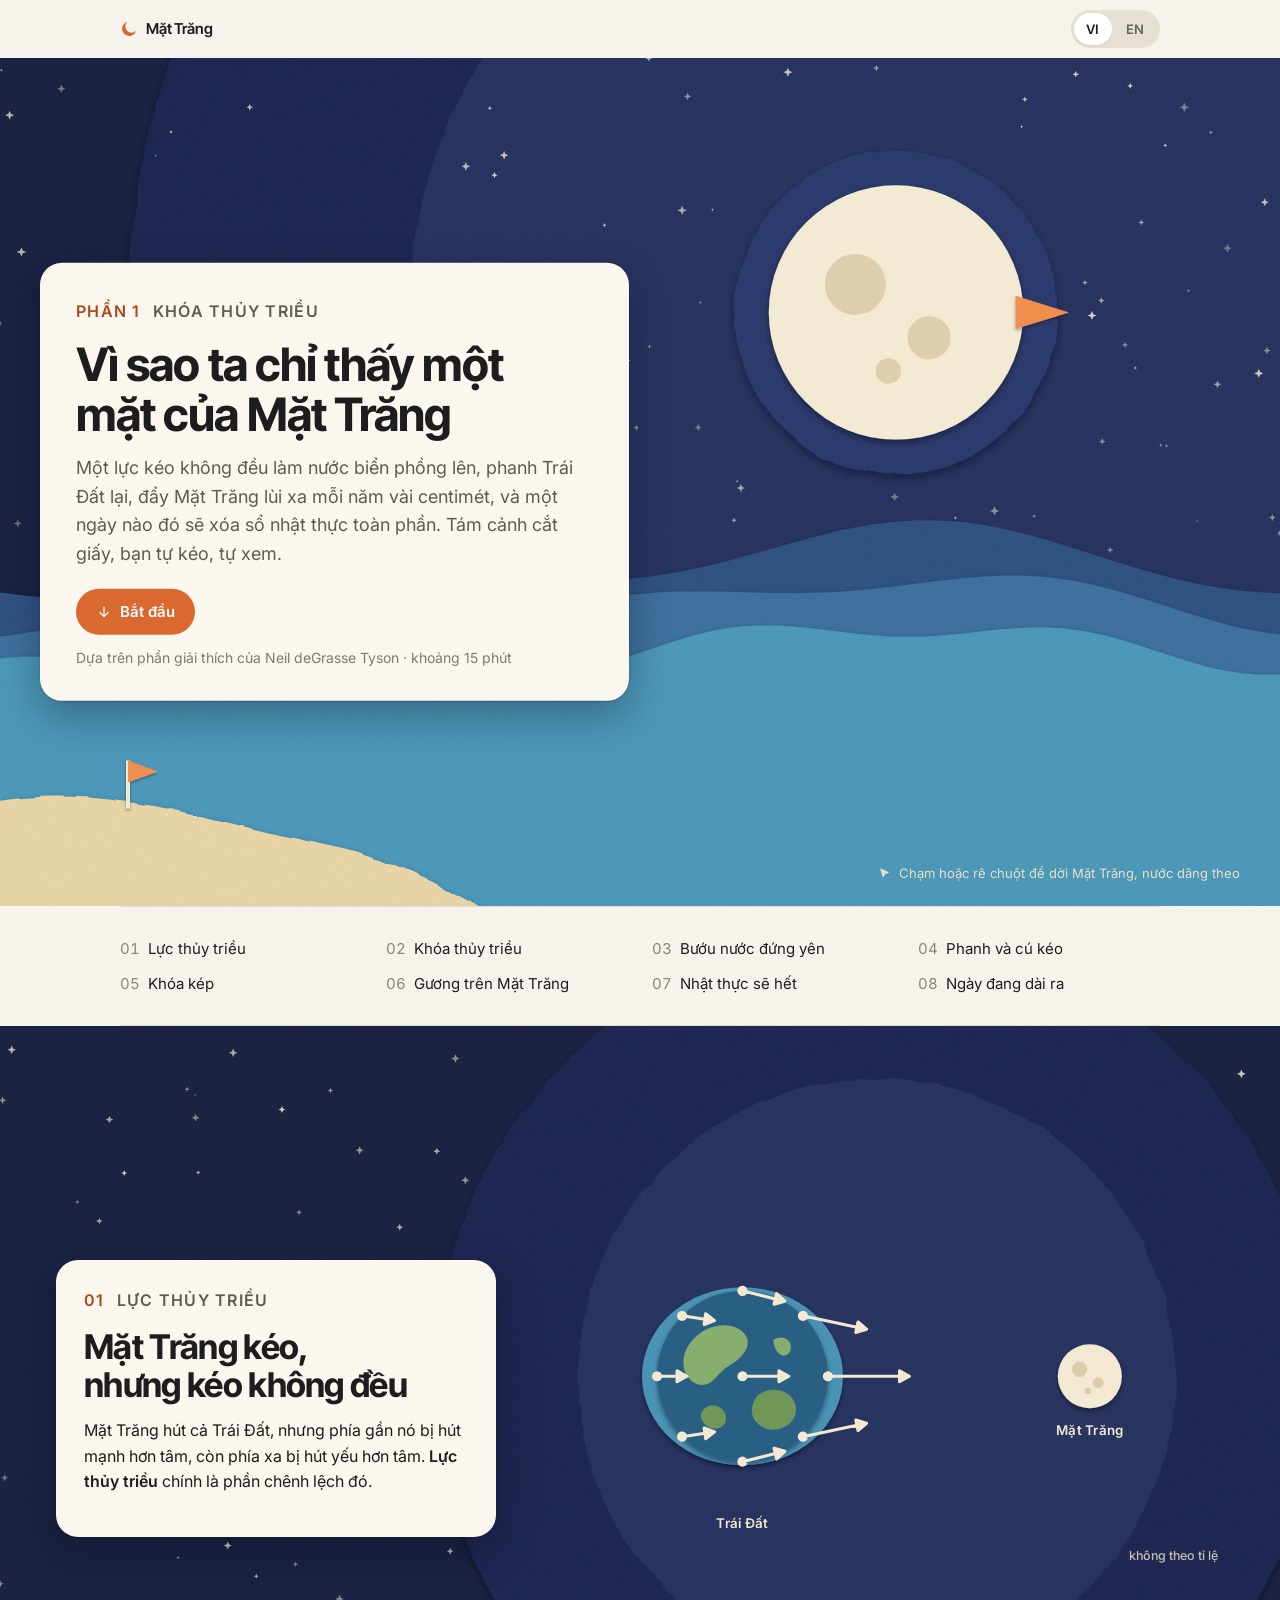
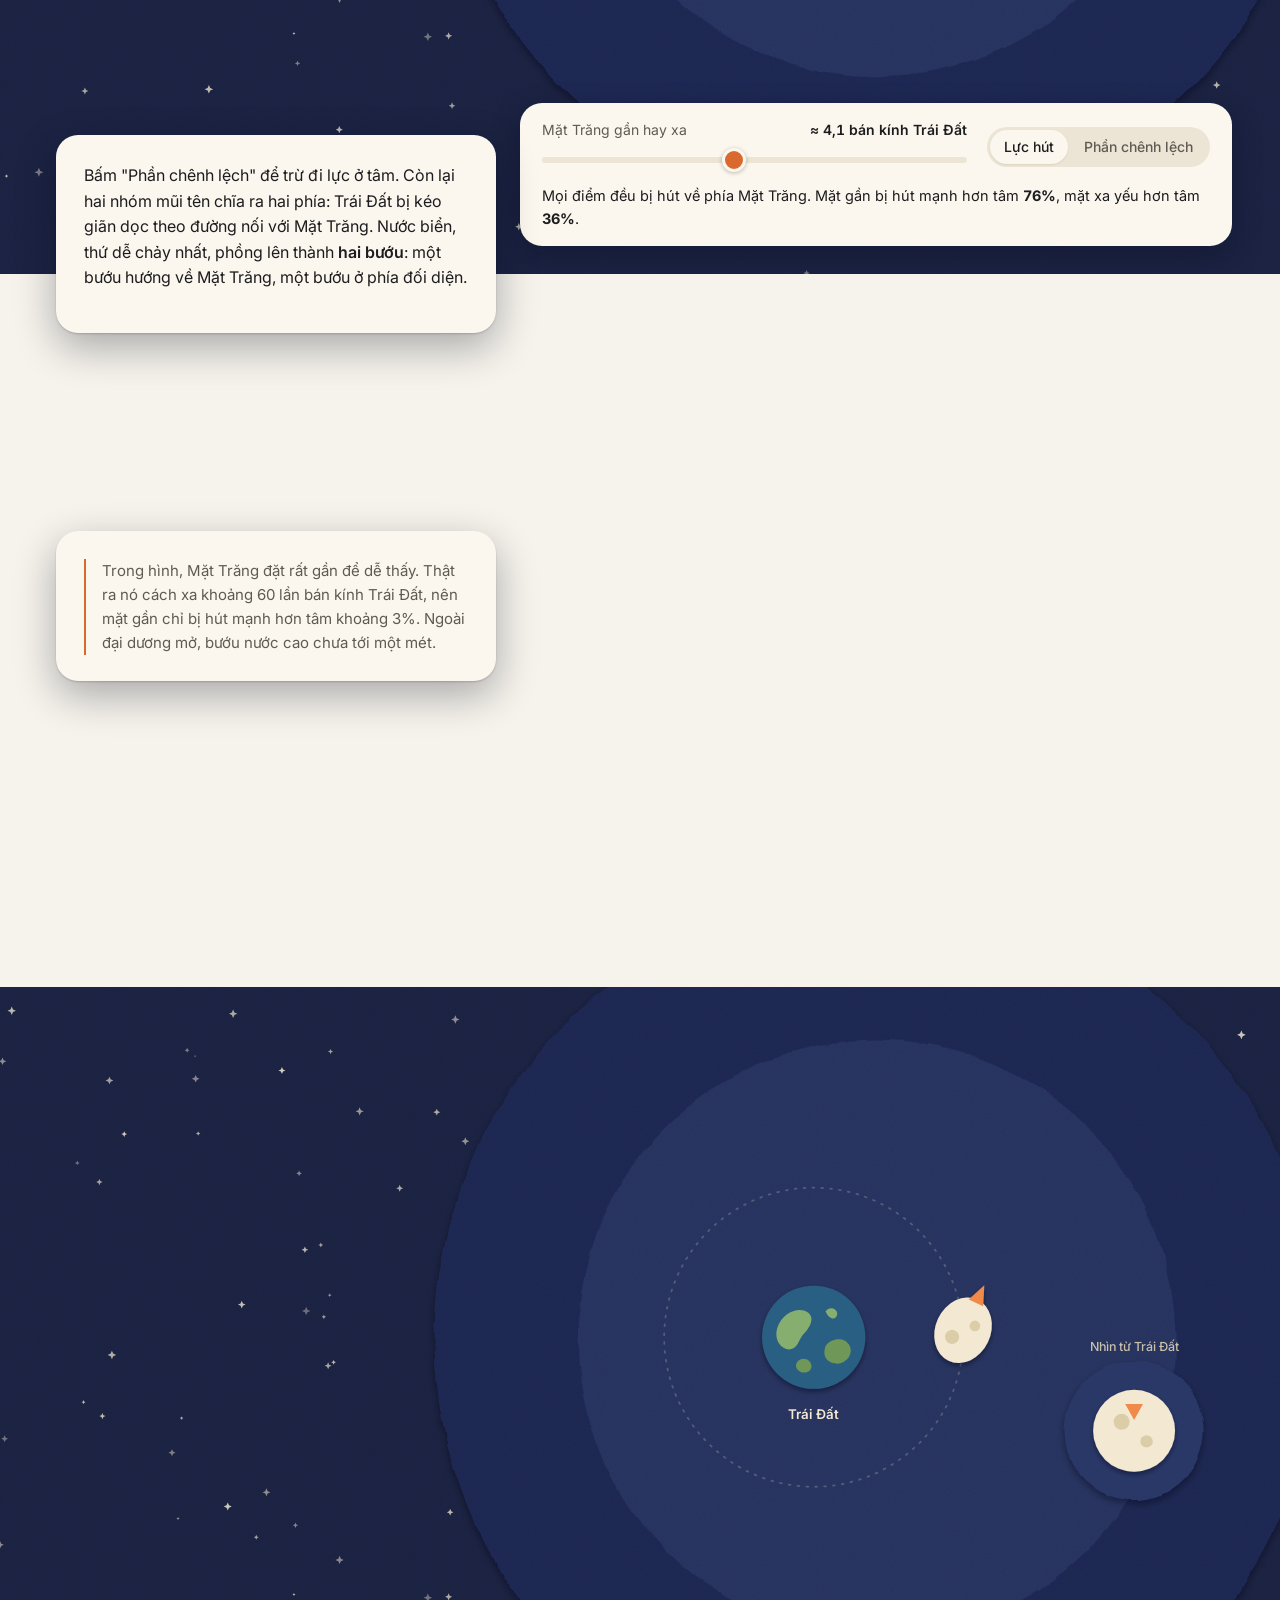
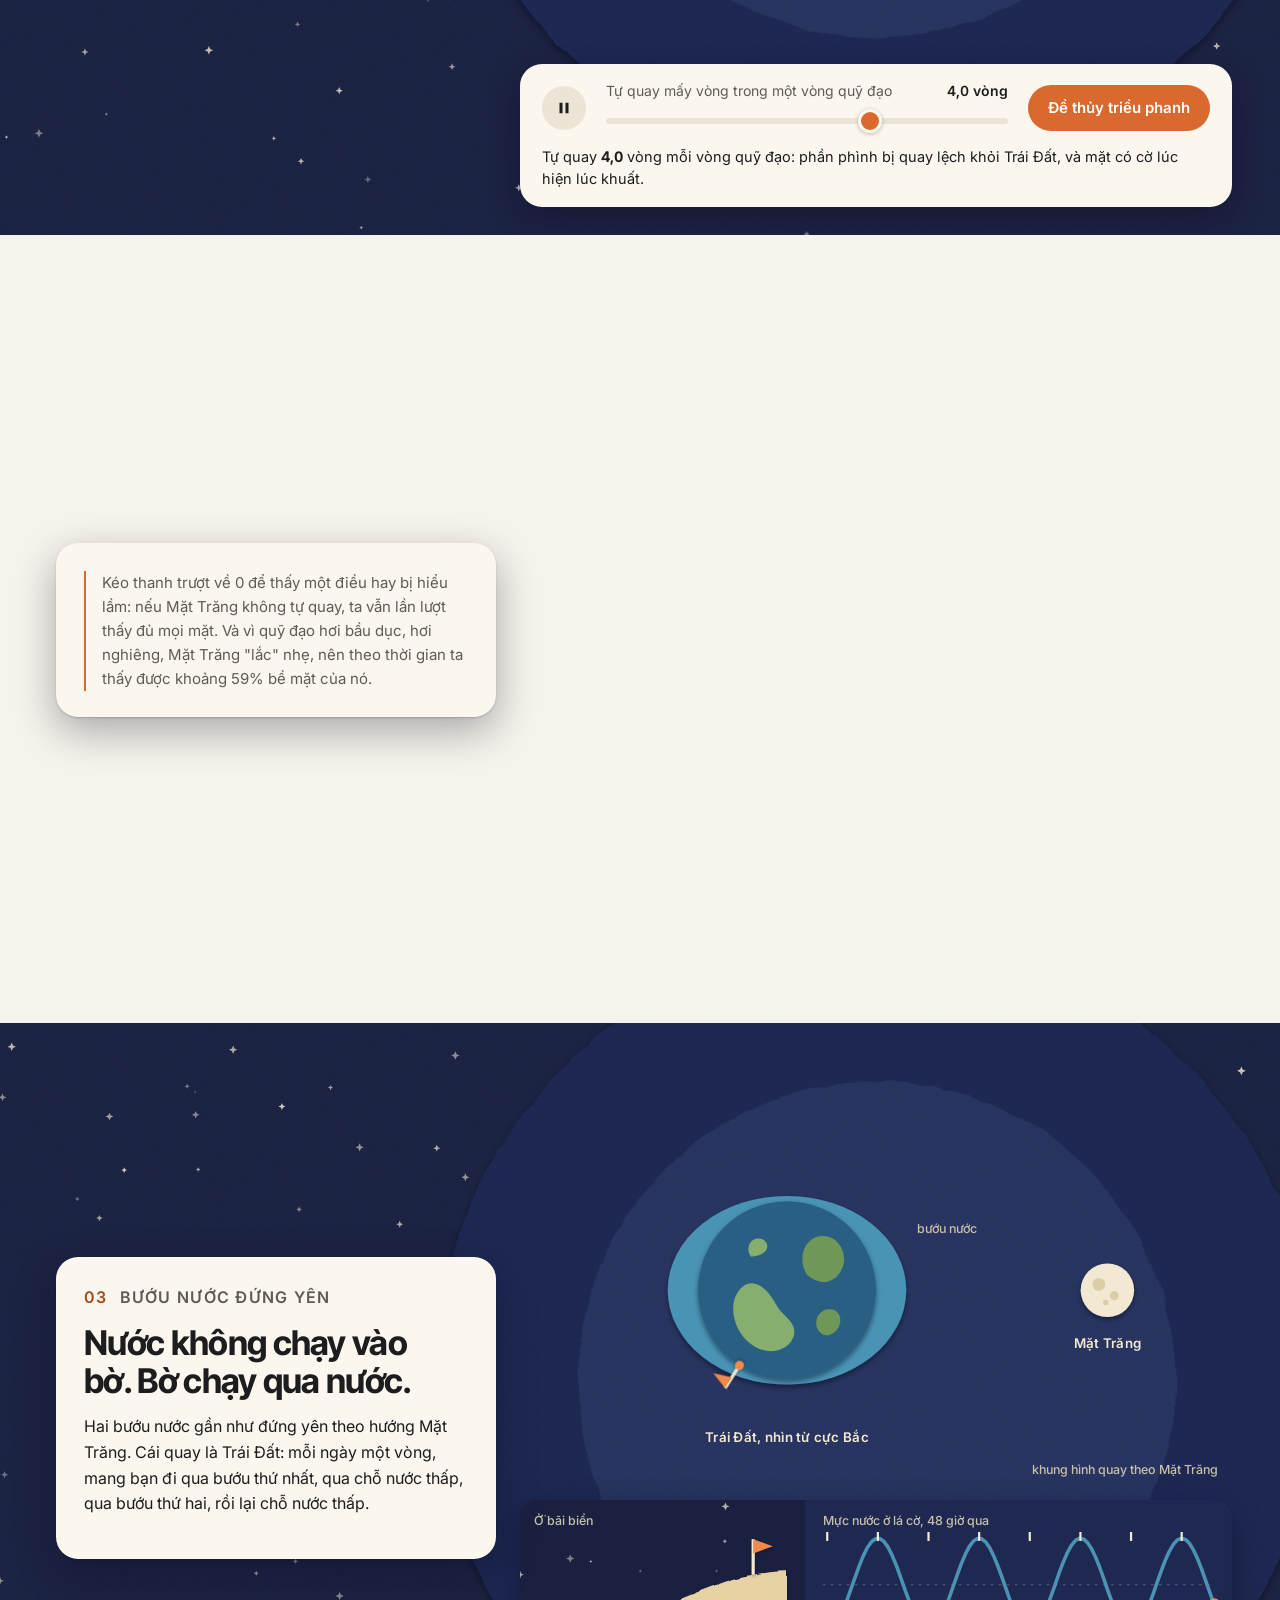
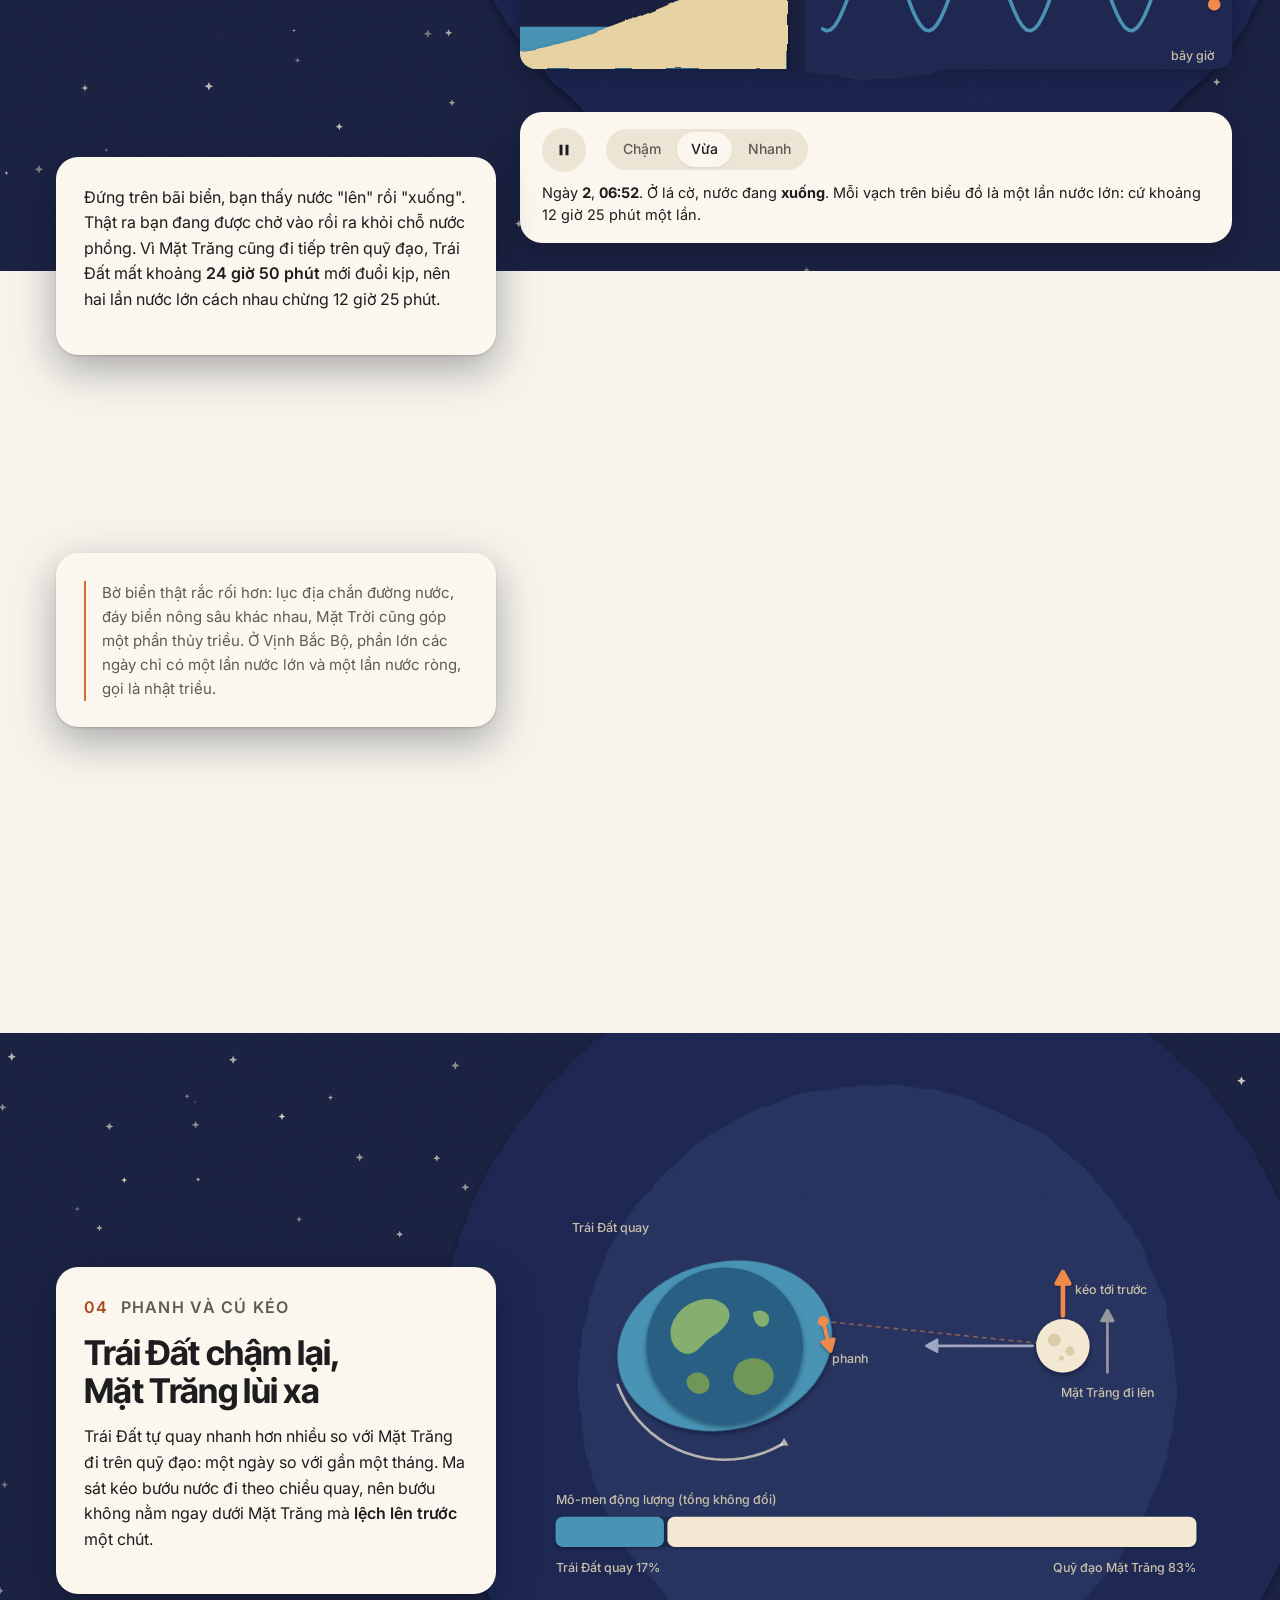
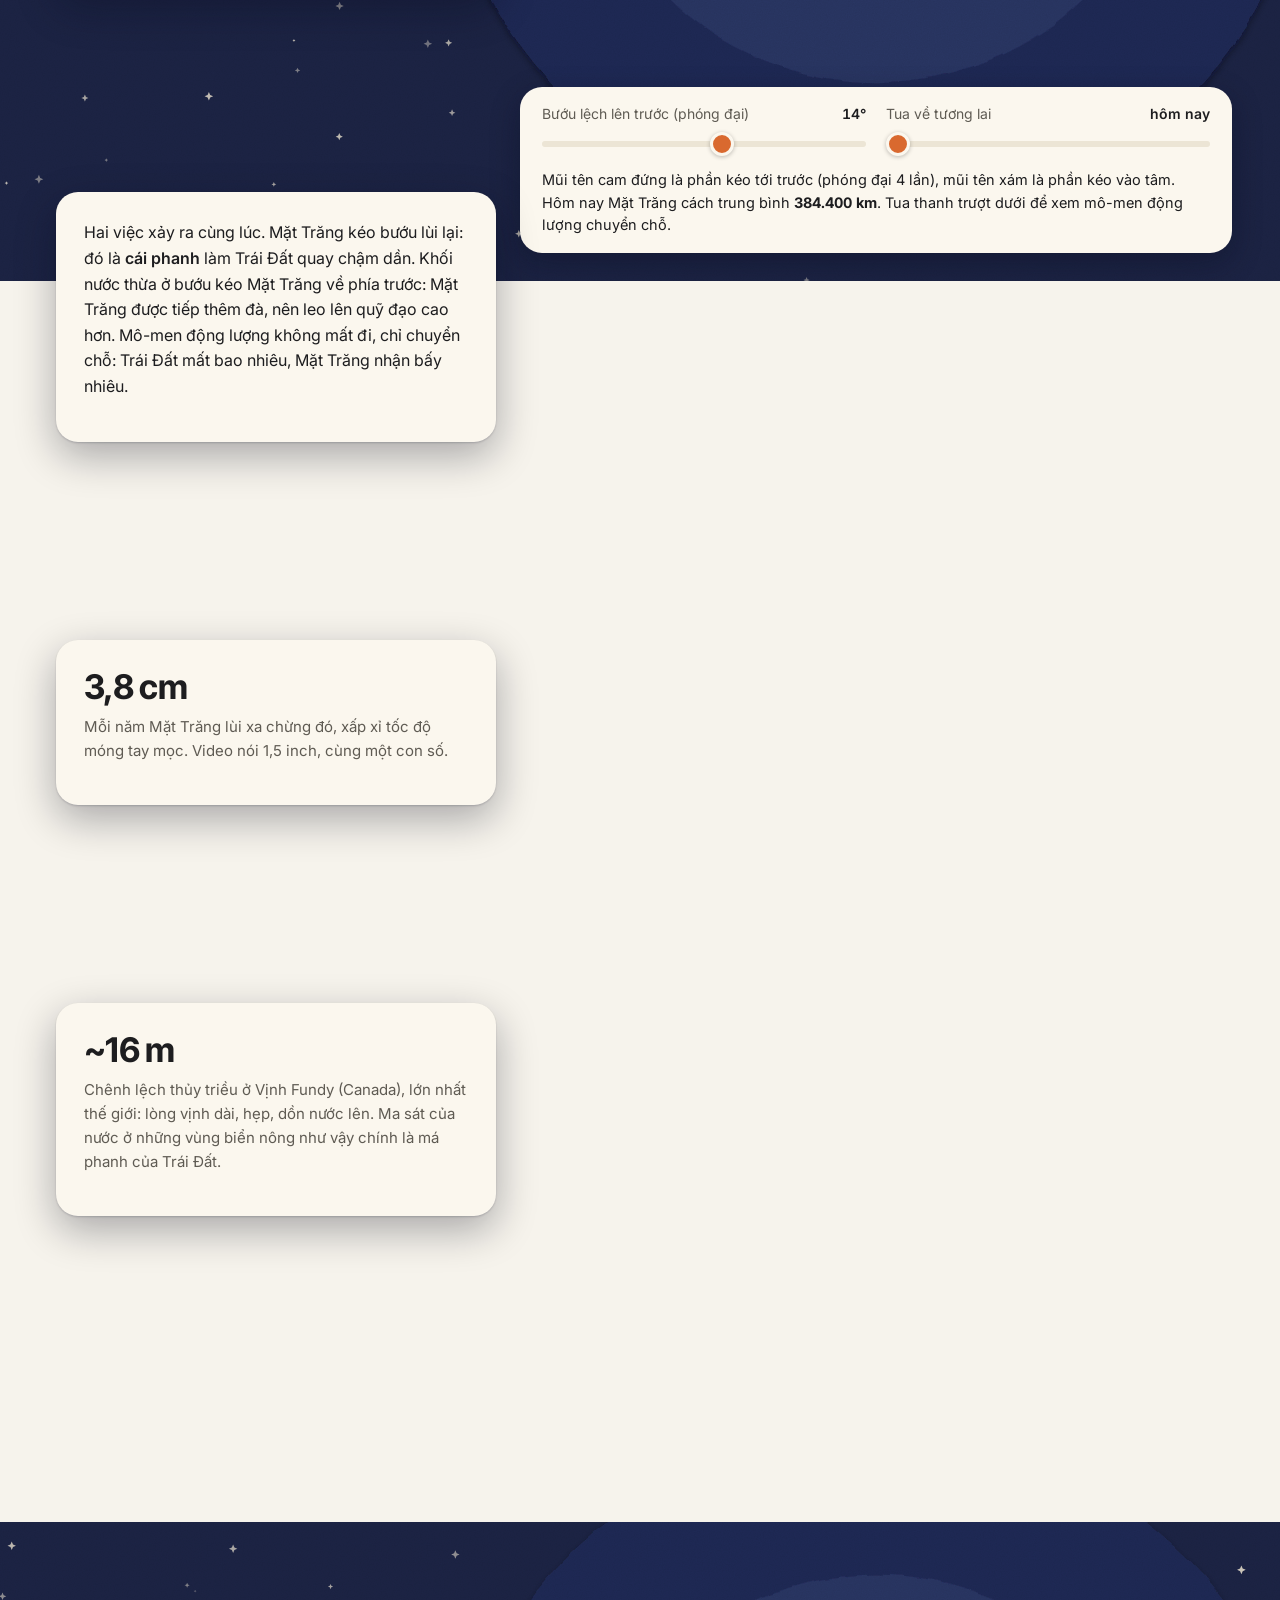
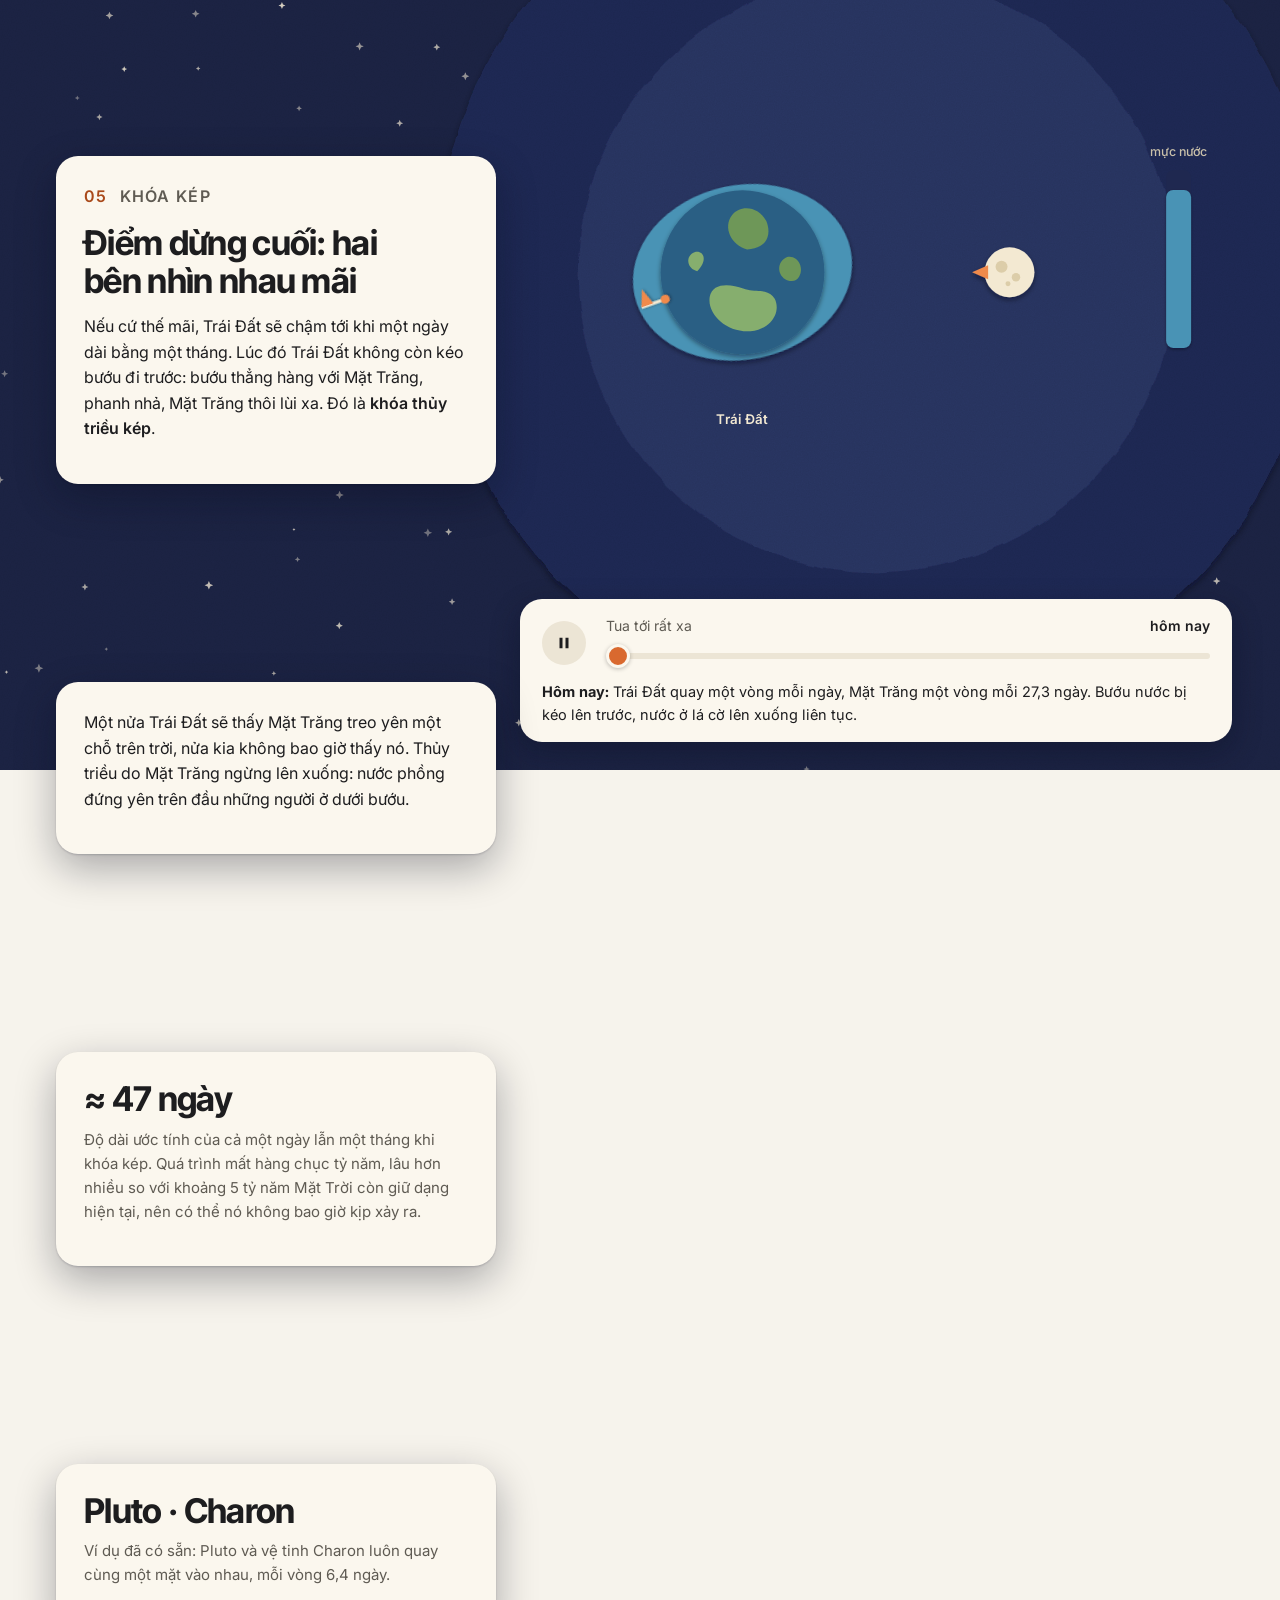
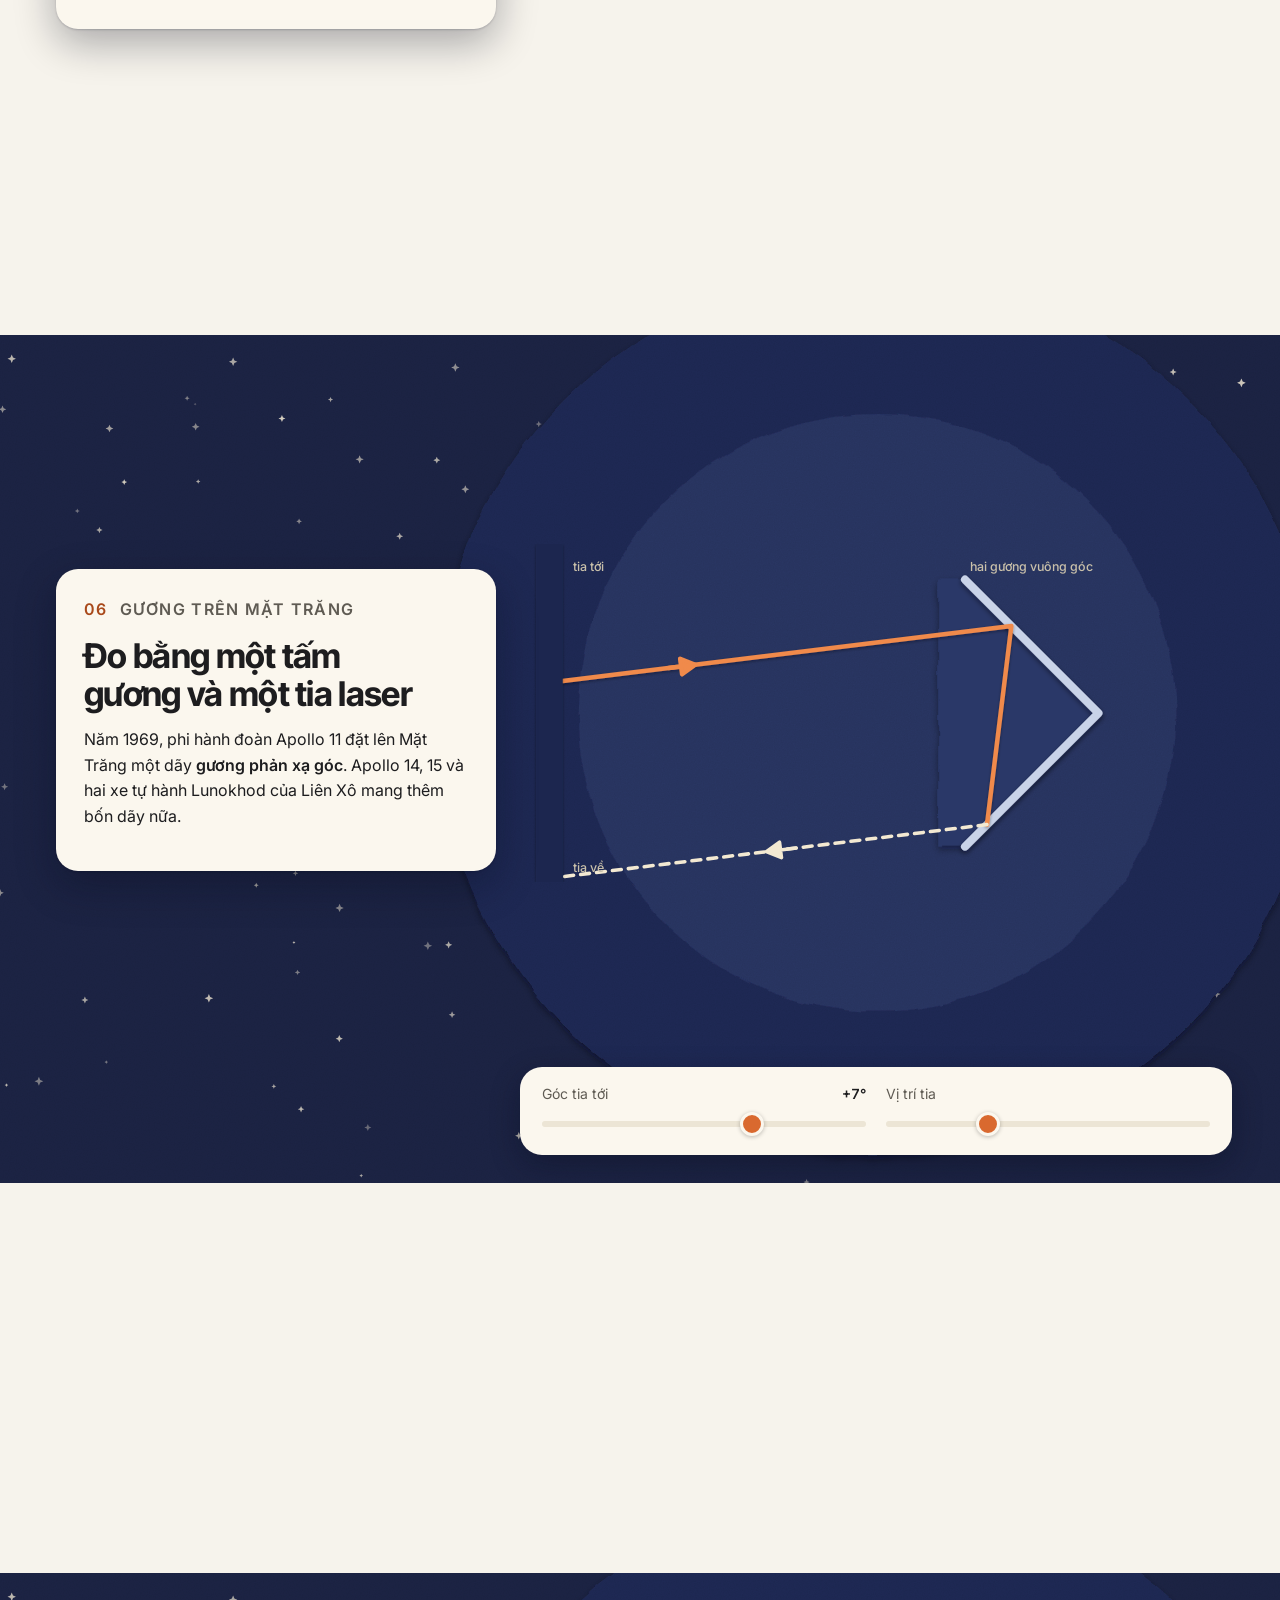
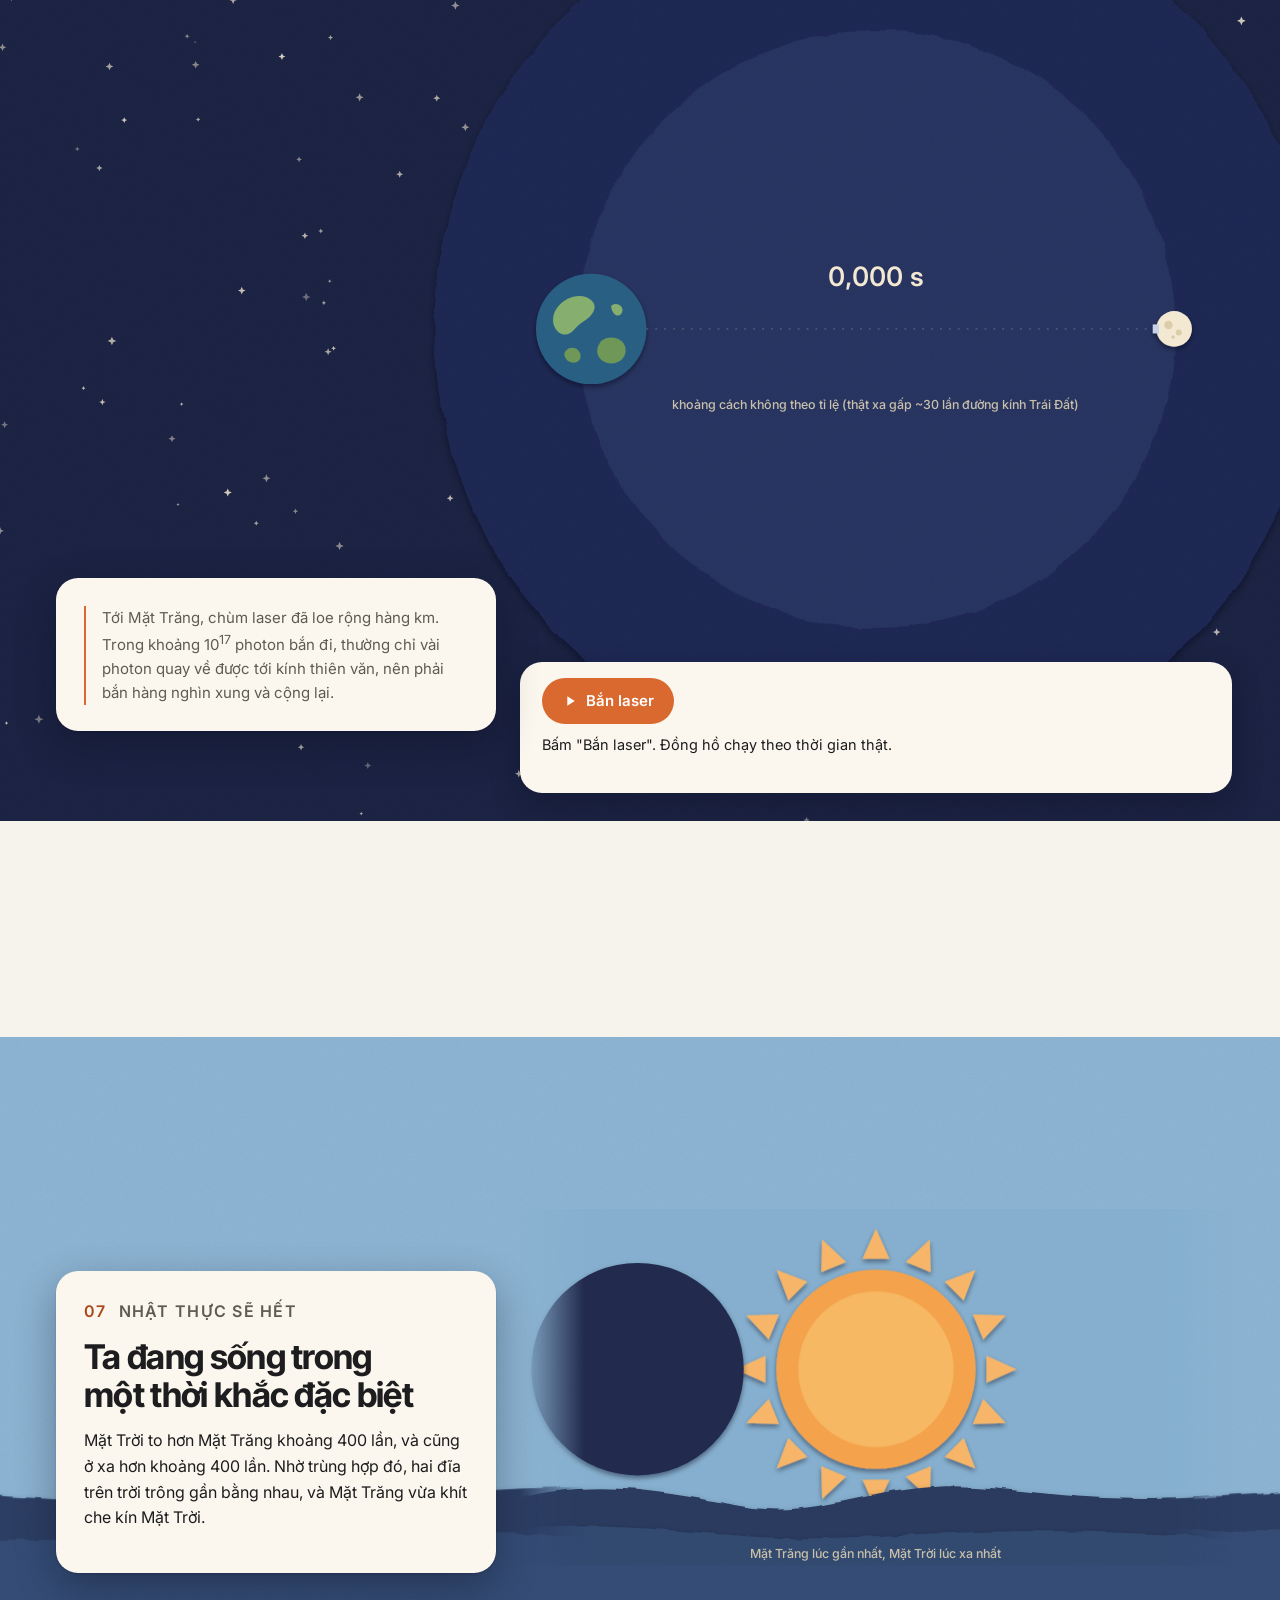
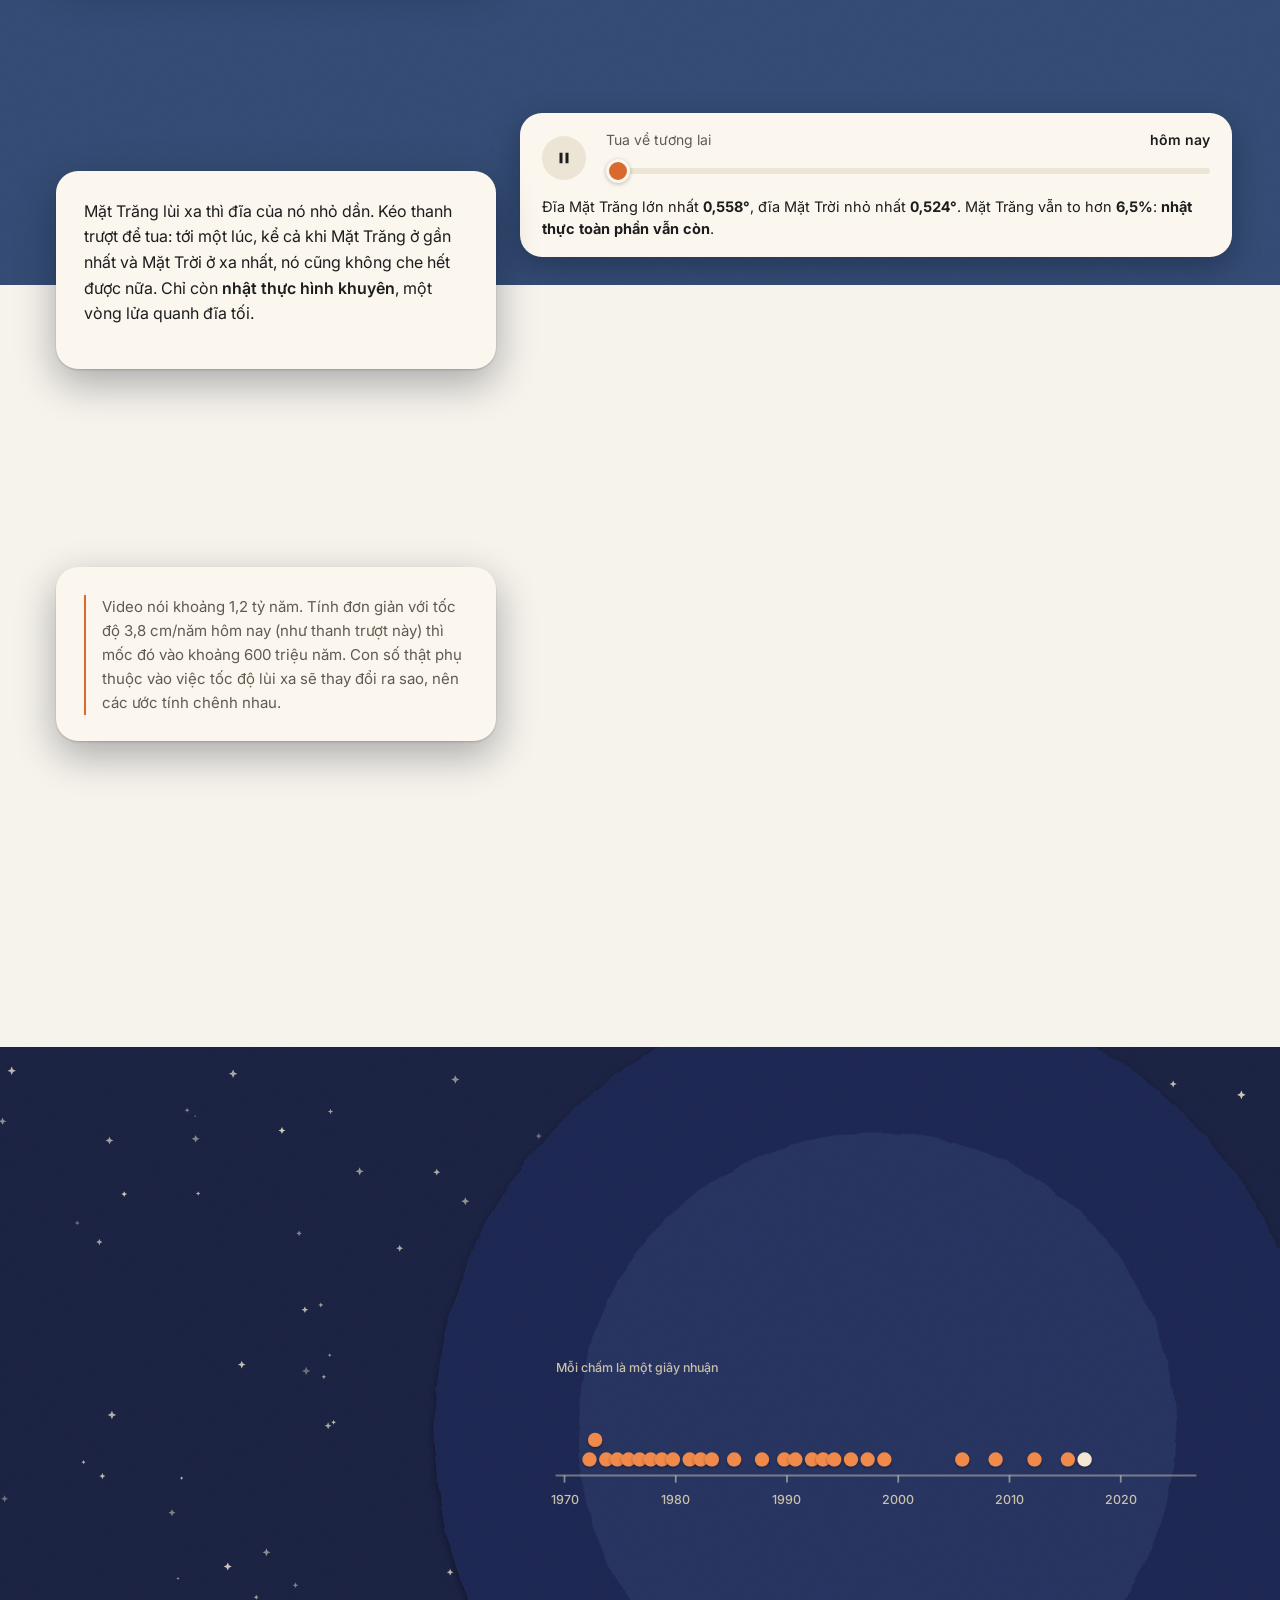
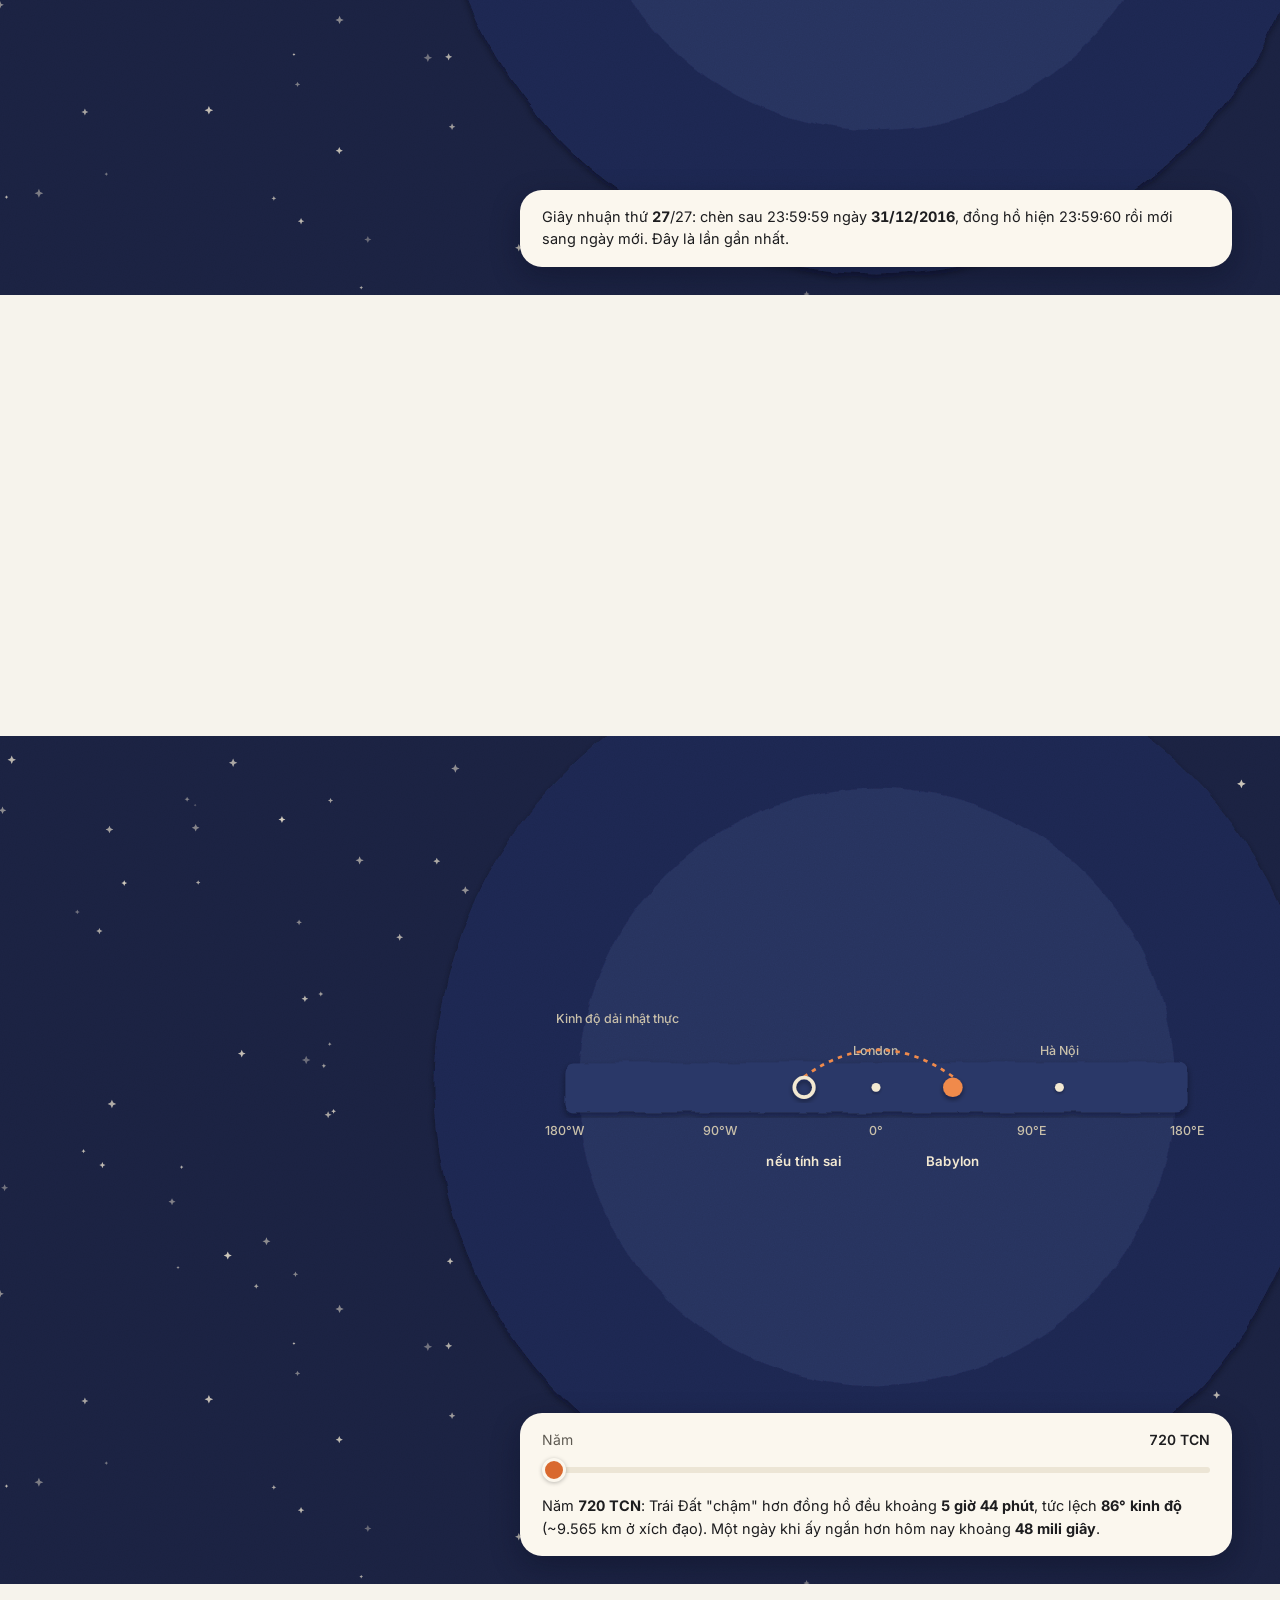
==== commit e28b1473: "mat-trang: canh dinh man hinh, lan vao roi chu moi hien Hoang muon ca trang chim trong animation: mo" ====
--- a/mat-trang/index.html
+++ b/mat-trang/index.html
@@ -111,11 +111,6 @@
   .seg.lang button { padding: 4px 12px; font-size: 13px; font-weight: 600; letter-spacing: 0.04em; }
 
   /* ---------- hero ---------- */
-  header.hero { padding-block: 40px 56px; }
-  .hero .wide { display: grid; gap: 32px; align-items: center; grid-template-columns: 1fr; }
-  @media (min-width: 900px) {
-    .hero .wide { grid-template-columns: 1.4fr 1fr; min-height: calc(100dvh - 140px); }
-  }
   .eyebrow {
     font-size: 12px; font-weight: 600; letter-spacing: 0.08em; text-transform: uppercase;
     color: var(--ink-2); margin: 0 0 20px; display: flex; gap: 12px; align-items: center;
@@ -136,21 +131,6 @@
   .btn.ghost { background: var(--well); color: var(--ink); }
   .btn[disabled] { opacity: .5; cursor: default; }
   .meta { font-size: 14px; color: var(--ink-3); }
-
-  /* ---------- paper scenes ---------- */
-  .scene {
-    position: relative; margin: 28px 0 0; border-radius: 22px; overflow: hidden;
-    background: var(--night); aspect-ratio: var(--ar, 16 / 9);
-    box-shadow: 0 1px 2px rgba(20, 24, 48, 0.08), 0 8px 28px rgba(20, 24, 48, 0.10);
-    touch-action: pan-y;
-  }
-  .scene > svg { position: absolute; inset: 0; width: 100%; height: 100%; display: block; }
-  .scene::after {
-    content: ""; position: absolute; inset: 0; pointer-events: none; opacity: .22; mix-blend-mode: overlay;
-    background-image: url("data:image/svg+xml;utf8,<svg xmlns='http://www.w3.org/2000/svg' width='220' height='220'><filter id='n'><feTurbulence type='fractalNoise' baseFrequency='.85' numOctaves='3' stitchTiles='stitch'/><feColorMatrix values='0 0 0 0 .5  0 0 0 0 .5  0 0 0 0 .5  0 0 0 .9 0'/></filter><rect width='100%' height='100%' filter='url(%23n)'/></svg>");
-  }
-  .hero-scene { aspect-ratio: 1 / 1; margin: 0; max-width: 560px; justify-self: center; width: 100%; }
-  @media (max-width: 899px) { .hero-scene { aspect-ratio: 4 / 3; } }
 
   .controls { display: flex; flex-wrap: wrap; gap: 14px 24px; align-items: center; margin-top: 18px; }
   .range { display: grid; gap: 4px; flex: 1 1 260px; font-size: 14px; color: var(--ink-2); }
@@ -178,7 +158,6 @@
   nav.toc ol { list-style: none; margin: 0; padding: 0; display: grid; grid-template-columns: repeat(auto-fill, minmax(220px, 1fr)); gap: 8px 24px; }
   nav.toc a { color: var(--ink); font-size: 15px; }
   nav.toc span.n { color: var(--ink-3); font-variant-numeric: tabular-nums; margin-right: 8px; }
-  section.ch { padding-block: 88px 8px; }
   h2 { font-size: clamp(30px, 4.4vw, 46px); line-height: 1.12; font-weight: 700; margin-bottom: 22px; text-wrap: balance; }
   h3 { font-size: 19px; line-height: 1.3; font-weight: 600; margin: 0 0 8px; }
   p { margin: 0 0 16px; }
@@ -199,6 +178,137 @@
   .sources li { margin-bottom: 6px; overflow-wrap: anywhere; }
   footer { padding-block: 32px 64px; font-size: 13px; color: var(--ink-3); border-top: 1px solid var(--line); margin-top: 40px; }
 
+  /* ---------- paper scenes ---------- */
+  .scene {
+    position: relative; margin: 0; border-radius: 22px; overflow: hidden;
+    background: var(--night); aspect-ratio: var(--ar, 16 / 9);
+    box-shadow: 0 1px 2px rgba(20, 24, 48, 0.08), 0 8px 28px rgba(20, 24, 48, 0.10);
+    touch-action: pan-y;
+  }
+  .scene > svg { position: absolute; inset: 0; width: 100%; height: 100%; display: block; }
+  /* Cảnh chính đứng thẳng trên nền sân khấu: không khung, không nền riêng. */
+  .scene[data-bg="stage"], .scene.feather { background: transparent; box-shadow: none; border-radius: 0; overflow: visible; }
+  .scene.panel { border-radius: 16px; box-shadow: 0 10px 30px rgba(7, 10, 26, 0.35); }
+  .scene.feather {
+    -webkit-mask-image: linear-gradient(90deg, transparent, #000 9%, #000 91%, transparent);
+    mask-image: linear-gradient(90deg, transparent, #000 9%, #000 91%, transparent);
+  }
+
+  /* ---------- sân khấu: cảnh dính màn hình, chữ cuộn qua ---------- */
+  :root { --bar: 52px; --stage-h: calc(100dvh - var(--bar)); }
+  section.ch { padding: 0; }
+  .act { position: relative; }
+  .stage {
+    position: sticky; top: var(--bar); height: var(--stage-h); margin-inline: -16px;
+    overflow: hidden; isolation: isolate;
+    background: var(--ground);
+    display: grid; grid-template-columns: minmax(0, 1fr); grid-template-rows: minmax(0, 1fr) auto;
+    transition: background-color .7s ease;
+  }
+  .act.in .stage { background: var(--sky, var(--night)); }
+  .act.ready .stage { transition: none; }
+  .stage > .bg { position: absolute; inset: 0; z-index: 0; }
+  .stage > .bg > svg { position: absolute; inset: 0; width: 100%; height: 100%; display: block; }
+  .stage[data-sky="plain"] { --stars: 0; }
+  .stage > .bg .st { opacity: var(--stars, 1); }
+  .stage::after {
+    content: ""; position: absolute; inset: 0; z-index: 1; pointer-events: none; opacity: .2; mix-blend-mode: overlay;
+    background-image: url("data:image/svg+xml;utf8,<svg xmlns='http://www.w3.org/2000/svg' width='220' height='220'><filter id='n'><feTurbulence type='fractalNoise' baseFrequency='.85' numOctaves='3' stitchTiles='stitch'/><feColorMatrix values='0 0 0 0 .5  0 0 0 0 .5  0 0 0 0 .5  0 0 0 .9 0'/></filter><rect width='100%' height='100%' filter='url(%23n)'/></svg>");
+  }
+  .vis {
+    position: relative; z-index: 2; min-height: 0; padding: 20px 16px;
+    container-type: size; display: grid; place-items: center;
+  }
+  .fit { display: grid; gap: var(--gap, 0px); width: min(100%, calc((100cqh - var(--gap, 0px)) * var(--arn, 1.78))); }
+  .fit > .scene { width: 100%; }
+  @media (max-width: 999px) { .vis { place-items: start center; padding-top: 16px; } }
+
+  /* Giấy cho chữ và bảng điều khiển: luôn là giấy sáng, cả khi máy để chế độ tối. */
+  .tcard, .dock {
+    --card: #FBF7EE; --ink: #1D1D1F; --ink-2: #5F5B53; --ink-3: #7E7A70; --line: #E2DCCF;
+    --well: #ECE5D5; --accent: #D9692F; --accent-ink: #A9491A; --accent-soft: #F8E6D8;
+    color-scheme: light; background: var(--card); color: var(--ink);
+  }
+  .dock {
+    position: relative; z-index: 3; border-radius: 22px 22px 0 0;
+    padding: 14px 18px calc(14px + env(safe-area-inset-bottom));
+    box-shadow: 0 -6px 24px rgba(7, 10, 26, 0.28);
+  }
+  .dock .controls { margin-top: 0; gap: 10px 20px; }
+  .dock .controls + .readout { margin-top: 10px; }
+  .dock .readout { margin: 0; padding: 0; background: transparent; border-radius: 0; font-size: 14.5px; min-height: 3em; }
+  .dock .range { flex-basis: 220px; }
+
+  .story { position: relative; z-index: 4; margin-top: calc(-1 * var(--stage-h)); padding: 62dvh 16px 72dvh; pointer-events: none; }
+  .tcard {
+    pointer-events: auto; max-width: 460px; margin: 0 auto 34dvh; padding: 24px 24px 22px; border-radius: 22px;
+    box-shadow: 0 1px 2px rgba(7, 10, 26, 0.18), 0 14px 40px rgba(7, 10, 26, 0.32);
+  }
+  .tcard:last-child { margin-bottom: 0; }
+  .tcard h2 { font-size: clamp(26px, 3vw, 34px); margin-bottom: 14px; }
+  .tcard .eyebrow { margin-bottom: 14px; }
+  .tcard p { font-size: 16px; line-height: 1.6; }
+  .tcard p:last-child { margin-bottom: 0; }
+  .tcard .note { margin: 0; font-size: 15px; }
+  .tcard .big { font-family: var(--display); font-size: 34px; font-weight: 700; letter-spacing: -0.02em; line-height: 1.1; margin-bottom: 10px; }
+  .tcard .muted { font-size: 15px; }
+
+  @media (min-width: 1000px) {
+    .stage { grid-template-columns: minmax(0, .8fr) minmax(0, 1.2fr); }
+    .vis { grid-column: 2; grid-row: 1; padding: 44px 48px 20px 8px; }
+    .dock { grid-column: 2; grid-row: 2; margin: 0 48px 28px 8px; border-radius: 22px; padding: 16px 22px; box-shadow: 0 10px 30px rgba(7, 10, 26, 0.32); }
+    .story { padding: 26dvh 0 34dvh max(40px, calc((100vw - 1400px) / 2 + 40px)); width: 40%; min-width: 420px; }
+    .tcard { margin: 0 0 22dvh; max-width: 440px; padding: 28px 28px 26px; }
+  }
+
+  /* ---------- cảnh lăn vào, rồi chữ mới hiện ---------- */
+  .act .stage > .bg { clip-path: circle(0% at 62% 48%); transition: clip-path 1.1s cubic-bezier(.3, .7, .2, 1); }
+  .act.in .stage > .bg { clip-path: circle(150% at 62% 48%); }
+  .act .fit { opacity: 0; transform: translateY(18vh) rotate(-7deg) scale(.86); transform-origin: 50% 80%;
+    transition: transform 1.15s cubic-bezier(.2, 1.25, .3, 1) .22s, opacity .5s ease .22s; }
+  .act.in .fit { opacity: 1; transform: none; }
+  .act .dock { opacity: 0; translate: 0 36px; transition: opacity .6s ease .6s, translate .8s cubic-bezier(.2, 1, .3, 1) .6s; }
+  .act.in .dock { opacity: 1; translate: 0 0; }
+  .story .tcard { opacity: 0; translate: 0 44px; transition: opacity .6s ease, translate .8s cubic-bezier(.2, 1, .3, 1); }
+  .act.ready .story .tcard.seen { opacity: 1; translate: 0 0; }
+
+  /* ---------- hero ---------- */
+  header.hero { position: relative; }
+  .hero .stage { position: relative; top: 0; display: block; background: var(--night); }
+  .hero .bg > svg { position: absolute; inset: 0; width: 100%; height: 100%; }
+  .hero .bg > svg.hmoon { inset: auto; left: 0; top: 0; will-change: transform; overflow: visible; }
+  .hero .tcard {
+    position: absolute; z-index: 4; left: 16px; right: 16px; bottom: 16px; margin: 0; max-width: 600px;
+    padding: 24px 22px 22px; opacity: 0; animation: rise .9s cubic-bezier(.2, 1, .3, 1) 1.15s forwards;
+  }
+  .hero .tcard h1 { font-size: clamp(28px, 7vw, 46px); }
+  .hero .tcard .lede { font-size: 16px; margin-top: 14px; }
+  .hero .tcard .cta { margin-top: 20px; }
+  .hint {
+    position: absolute; z-index: 3; top: 14px; left: 50%; transform: translateX(-50%); margin: 0;
+    display: flex; gap: 8px; align-items: center; white-space: nowrap;
+    font-size: 13px; color: #E9DFC8; opacity: 0; animation: rise .8s ease 2s forwards;
+  }
+  .hint svg { width: 14px; height: 14px; fill: currentColor; flex: none; }
+  @media (min-width: 700px) {
+    .hero .tcard { left: 50%; right: auto; width: min(600px, calc(100% - 32px)); transform: translateX(-50%); }
+  }
+  @media (min-width: 1000px) {
+    .hero .tcard { left: max(40px, calc((100vw - 1400px) / 2 + 40px)); top: 50%; bottom: auto; transform: translateY(-50%); width: min(600px, 46vw); padding: 36px 36px 32px; }
+    .hero .tcard .lede { font-size: 18px; }
+    .hint { top: auto; bottom: 22px; left: auto; right: 40px; transform: none; }
+  }
+  @keyframes rise { from { opacity: 0; translate: 0 30px; } to { opacity: 1; translate: 0 0; } }
+
+  nav.toc { margin-top: 0; }
+
+  @media (prefers-reduced-motion: reduce) {
+    .act .stage > .bg, .act .fit, .act .dock, .story .tcard { transition: none !important; }
+    .act .stage > .bg { clip-path: none; }
+    .act .fit, .act .dock, .story .tcard { opacity: 1; transform: none; translate: none; }
+    .hero .tcard, .hint { animation: none; opacity: 1; }
+  }
+
   /* svg text */
   .scene text { font-family: var(--body); fill: #F3E9D2; font-size: 17px; font-weight: 500; }
   .scene text.sm { font-size: 14px; fill: #C9C0AA; }
@@ -210,15 +320,6 @@
     .scene text.lbl { font-size: 20px; }
   }
 
-  /* hero motion */
-  @keyframes bob { 0%,100% { transform: translateX(0); } 50% { transform: translateX(-14px); } }
-  @keyframes bob2 { 0%,100% { transform: translateX(-10px); } 50% { transform: translateX(6px); } }
-  @keyframes float { 0%,100% { transform: translateY(0); } 50% { transform: translateY(-8px); } }
-  .w1 { animation: bob 7s ease-in-out infinite; }
-  .w2 { animation: bob2 9s ease-in-out infinite; }
-  .w3 { animation: bob 11s ease-in-out infinite; }
-  .fl { animation: float 8s ease-in-out infinite; }
-  @media (prefers-reduced-motion: reduce) { .w1, .w2, .w3, .fl { animation: none; } }
 </style>
 </head>
 <body>
@@ -251,9 +352,10 @@
   </div>
 </div>
 
-<header class="hero" id="top">
-  <div class="wide">
-    <div>
+<header class="hero act" id="top">
+  <div class="stage">
+    <div class="bg" id="hero" aria-hidden="true"></div>
+    <div class="tcard seen">
       <p class="eyebrow"><span class="num" lang="vi">Phần 1</span><span class="num" lang="en">Part 1</span>
         <span lang="vi">Khóa thủy triều</span><span lang="en">Tidal locking</span></p>
       <h1><span lang="vi">Vì sao ta chỉ thấy một mặt của Mặt Trăng</span><span lang="en">Why we only ever see one side of the Moon</span></h1>
@@ -266,7 +368,8 @@
         <span class="meta" lang="en">Based on Neil deGrasse Tyson's explanation · about 15 minutes</span>
       </div>
     </div>
-    <figure class="scene hero-scene" id="hero" aria-hidden="true"></figure>
+    <p class="hint"><svg viewBox="0 0 24 24" aria-hidden="true"><path d="M5.5 3.2a.8.8 0 0 1 1.1-.7l13 6.2a.8.8 0 0 1-.1 1.5l-5.6 1.7-2.6 5.4a.8.8 0 0 1-1.5-.1Z"/></svg>
+      <span lang="vi">Chạm hoặc rê chuột để dời Mặt Trăng, nước dâng theo</span><span lang="en">Tap or move your pointer: the water follows the Moon</span></p>
   </div>
 </header>
 
@@ -286,194 +389,348 @@
 <main>
 
 <!-- ============ 1 ============ -->
-<section class="ch wrap" id="c1">
-  <p class="eyebrow"><span class="num">01</span><span lang="vi">Lực thủy triều</span><span lang="en">Tidal force</span></p>
-  <h2><span lang="vi">Mặt Trăng kéo, nhưng kéo không đều</span><span lang="en">The Moon pulls, but not evenly</span></h2>
-  <p lang="vi">Mặt Trăng hút cả Trái Đất, nhưng phía gần nó bị hút mạnh hơn tâm, còn phía xa bị hút yếu hơn tâm. <strong>Lực thủy triều</strong> chính là phần chênh lệch đó.</p>
-  <p lang="en">The Moon pulls on the whole Earth, but the near side is pulled harder than the centre and the far side less hard. The <strong>tidal force</strong> is that difference.</p>
-  <p lang="vi">Bấm "Phần chênh lệch" để trừ đi lực ở tâm. Còn lại hai nhóm mũi tên chĩa ra hai phía: Trái Đất bị kéo giãn dọc theo đường nối với Mặt Trăng. Nước biển, thứ dễ chảy nhất, phồng lên thành <strong>hai bướu</strong>: một bướu hướng về Mặt Trăng, một bướu ở phía đối diện.</p>
-  <p lang="en">Tap "The difference" to subtract the pull at the centre. What is left points outward on both sides: the Earth is stretched along the line to the Moon. The oceans, the most fluid part, rise into <strong>two bulges</strong>: one facing the Moon and one on the opposite side.</p>
-  <figure class="scene" id="s1" style="--ar: 16 / 9"></figure>
-  <div class="controls">
-    <label class="range"><span class="lbl"><span><span lang="vi">Mặt Trăng gần hay xa</span><span lang="en">Moon near or far</span></span><b id="s1dv"></b></span>
-      <input type="range" id="s1d" min="0" max="100" value="45"></label>
-    <div class="seg" id="s1m" role="group">
-      <button type="button" data-v="raw" aria-pressed="true"><span lang="vi">Lực hút</span><span lang="en">Pull</span></button>
-      <button type="button" data-v="diff" aria-pressed="false"><span lang="vi">Phần chênh lệch</span><span lang="en">The difference</span></button>
-    </div>
-  </div>
-  <p class="readout" id="s1r" aria-live="polite"></p>
-  <p class="note" lang="vi">Trong hình, Mặt Trăng đặt rất gần để dễ thấy. Thật ra nó cách xa khoảng 60 lần bán kính Trái Đất, nên mặt gần chỉ bị hút mạnh hơn tâm khoảng 3%. Ngoài đại dương mở, bướu nước cao chưa tới một mét.</p>
-  <p class="note" lang="en">The Moon is drawn very close here so the effect is visible. In reality it sits about 60 Earth radii away, so the near side is pulled only about 3% harder than the centre. In the open ocean the bulge is less than a metre high.</p>
-</section>
-
-<!-- ============ 2 ============ -->
-<section class="ch wrap" id="c2">
-  <p class="eyebrow"><span class="num">02</span><span lang="vi">Khóa thủy triều</span><span lang="en">Tidal locking</span></p>
-  <h2><span lang="vi">Quay đồng bộ, không phải đứng yên</span><span lang="en">Spinning in sync, not standing still</span></h2>
-  <p lang="vi">Trái Đất nặng gấp khoảng 81 lần Mặt Trăng, nên lực thủy triều của Trái Đất lên Mặt Trăng mạnh hơn nhiều so với chiều ngược lại. Nó kéo khối đá Mặt Trăng hơi dài ra theo hướng Trái Đất.</p>
-  <p lang="en">The Earth is about 81 times as massive as the Moon, so its tidal pull on the Moon is far stronger than the other way round. It stretches the rocky Moon slightly along the line to the Earth.</p>
-  <p lang="vi">Khi Mặt Trăng còn tự quay nhanh, phần phình ấy liên tục bị quay lệch đi, và Trái Đất cứ kéo nó về. Cái kéo ấy phanh Mặt Trăng lại tới khi nó tự quay một vòng mất đúng bằng một vòng quanh Trái Đất: <strong>27,3 ngày</strong>. Từ đó phần phình chỉ thẳng vào ta, và mặt có lá cờ cam không bao giờ quay đi.</p>
-  <p lang="en">While the Moon still spun fast, that bulge kept being carried out of line, and the Earth kept tugging it back. The tug braked the Moon until one spin took exactly as long as one orbit: <strong>27.3 days</strong>. Since then the bulge points straight at us, and the face with the orange flag never turns away.</p>
-  <figure class="scene" id="s2" style="--ar: 16 / 9"></figure>
-  <div class="controls">
-    <button class="icon-btn" type="button" data-play="s2" aria-label="Tạm dừng / Pause"></button>
-    <label class="range"><span class="lbl"><span><span lang="vi">Tự quay mấy vòng trong một vòng quỹ đạo</span><span lang="en">Spins per orbit</span></span><b id="s2v"></b></span>
-      <input type="range" id="s2r" min="0" max="60" value="40"></label>
-    <button class="btn" type="button" id="s2go"><span lang="vi">Để thủy triều phanh</span><span lang="en">Let the tides brake it</span></button>
-  </div>
-  <p class="readout" id="s2t" aria-live="polite"></p>
-  <p class="note" lang="vi">Kéo thanh trượt về 0 để thấy một điều hay bị hiểu lầm: nếu Mặt Trăng không tự quay, ta vẫn lần lượt thấy đủ mọi mặt. Và vì quỹ đạo hơi bầu dục, hơi nghiêng, Mặt Trăng "lắc" nhẹ, nên theo thời gian ta thấy được khoảng 59% bề mặt của nó.</p>
-  <p class="note" lang="en">Drag the slider to 0 for a common misconception: a Moon that did not spin at all would show us every side in turn. And because its orbit is slightly oval and tilted, the Moon wobbles a little, so over time we see about 59% of its surface.</p>
-</section>
-
-<!-- ============ 3 ============ -->
-<section class="ch wrap" id="c3">
-  <p class="eyebrow"><span class="num">03</span><span lang="vi">Bướu nước đứng yên</span><span lang="en">The bulge stays put</span></p>
-  <h2><span lang="vi">Nước không chạy vào bờ. Bờ chạy qua nước.</span><span lang="en">The water doesn't come in. The shore goes through it.</span></h2>
-  <p lang="vi">Hai bướu nước gần như đứng yên theo hướng Mặt Trăng. Cái quay là Trái Đất: mỗi ngày một vòng, mang bạn đi qua bướu thứ nhất, qua chỗ nước thấp, qua bướu thứ hai, rồi lại chỗ nước thấp.</p>
-  <p lang="en">The two bulges stay roughly lined up with the Moon. What turns is the Earth: once a day it carries you through the first bulge, a low, the second bulge, and another low.</p>
-  <p lang="vi">Đứng trên bãi biển, bạn thấy nước "lên" rồi "xuống". Thật ra bạn đang được chở vào rồi ra khỏi chỗ nước phồng. Vì Mặt Trăng cũng đi tiếp trên quỹ đạo, Trái Đất mất khoảng <strong>24 giờ 50 phút</strong> mới đuổi kịp, nên hai lần nước lớn cách nhau chừng 12 giờ 25 phút.</p>
-  <p lang="en">On a beach you see the water "come in" and "go out". Really, you are being carried into and out of the bulge. Because the Moon also moves along its orbit, the Earth needs about <strong>24 hours 50 minutes</strong> to catch up, so high tides come roughly 12 hours 25 minutes apart.</p>
-  <figure class="scene" id="s3" style="--ar: 16 / 9"></figure>
-  <figure class="scene" id="s3b" style="--ar: 800 / 190; margin-top: 12px"></figure>
-  <div class="controls">
-    <button class="icon-btn" type="button" data-play="s3" aria-label="Tạm dừng / Pause"></button>
-    <div class="seg" id="s3s" role="group">
-      <button type="button" data-v="1" aria-pressed="false"><span lang="vi">Chậm</span><span lang="en">Slow</span></button>
-      <button type="button" data-v="3" aria-pressed="true"><span lang="vi">Vừa</span><span lang="en">Medium</span></button>
-      <button type="button" data-v="8" aria-pressed="false"><span lang="vi">Nhanh</span><span lang="en">Fast</span></button>
-    </div>
-  </div>
-  <p class="readout" id="s3t" aria-live="off"></p>
-  <p class="note" lang="vi">Bờ biển thật rắc rối hơn: lục địa chắn đường nước, đáy biển nông sâu khác nhau, Mặt Trời cũng góp một phần thủy triều. Ở Vịnh Bắc Bộ, phần lớn các ngày chỉ có một lần nước lớn và một lần nước ròng, gọi là nhật triều.</p>
-  <p class="note" lang="en">Real coasts are messier: continents block the water, the sea floor varies in depth, and the Sun adds its own smaller tide. In the Gulf of Tonkin, most days have only one high and one low tide, a so-called diurnal tide.</p>
-</section>
-
-<!-- ============ 4 ============ -->
-<section class="ch wrap" id="c4">
-  <p class="eyebrow"><span class="num">04</span><span lang="vi">Phanh và cú kéo</span><span lang="en">Brake and sling</span></p>
-  <h2><span lang="vi">Trái Đất chậm lại, Mặt Trăng lùi xa</span><span lang="en">The Earth slows, the Moon drifts away</span></h2>
-  <p lang="vi">Trái Đất tự quay nhanh hơn nhiều so với Mặt Trăng đi trên quỹ đạo: một ngày so với gần một tháng. Ma sát kéo bướu nước đi theo chiều quay, nên bướu không nằm ngay dưới Mặt Trăng mà <strong>lệch lên trước</strong> một chút.</p>
-  <p lang="en">The Earth spins much faster than the Moon orbits: one day versus almost a month. Friction drags the bulge along with the spin, so it does not sit right under the Moon but slightly <strong>ahead</strong> of it.</p>
-  <p lang="vi">Hai việc xảy ra cùng lúc. Mặt Trăng kéo bướu lùi lại: đó là <strong>cái phanh</strong> làm Trái Đất quay chậm dần. Khối nước thừa ở bướu kéo Mặt Trăng về phía trước: Mặt Trăng được tiếp thêm đà, nên leo lên quỹ đạo cao hơn. Mô-men động lượng không mất đi, chỉ chuyển chỗ: Trái Đất mất bao nhiêu, Mặt Trăng nhận bấy nhiêu.</p>
-  <p lang="en">Two things happen at once. The Moon pulls the bulge back: that is <strong>the brake</strong> that slows the Earth's spin. The extra mass in the bulge pulls the Moon forward: the Moon gains speed and climbs to a higher orbit. Angular momentum is not lost, only moved: what the Earth gives up, the Moon gains.</p>
-  <figure class="scene" id="s4" style="--ar: 16 / 10"></figure>
-  <div class="controls">
-    <label class="range"><span class="lbl"><span><span lang="vi">Bướu lệch lên trước (phóng đại)</span><span lang="en">Bulge lead angle (exaggerated)</span></span><b id="s4av"></b></span>
-      <input type="range" id="s4a" min="0" max="25" value="14"></label>
-    <label class="range"><span class="lbl"><span><span lang="vi">Tua về tương lai</span><span lang="en">Fast-forward</span></span><b id="s4tv"></b></span>
-      <input type="range" id="s4t" min="0" max="1000" step="10" value="0"></label>
-  </div>
-  <p class="readout" id="s4r" aria-live="polite"></p>
-  <div class="grid g2">
-    <div class="card">
-      <div class="big">3,8 cm</div>
-      <p lang="vi">Mỗi năm Mặt Trăng lùi xa chừng đó, xấp xỉ tốc độ móng tay mọc. Video nói 1,5 inch, cùng một con số.</p>
-      <p lang="en">That is how far the Moon recedes each year, about as fast as your fingernails grow. The video says 1.5 inches: same number.</p>
-    </div>
-    <div class="card">
-      <div class="big">~16 m</div>
-      <p lang="vi">Chênh lệch thủy triều ở Vịnh Fundy (Canada), lớn nhất thế giới: lòng vịnh dài, hẹp, dồn nước lên. Ma sát của nước ở những vùng biển nông như vậy chính là má phanh của Trái Đất.</p>
-      <p lang="en">The tidal range in Canada's Bay of Fundy, the largest on Earth: the long, narrow bay piles the water up. Friction in shallow seas like this is where the Earth's brake pads are.</p>
+<section class="ch" id="c1">
+  <div class="act">
+    <div class="stage">
+      <div class="bg" aria-hidden="true"></div>
+      <div class="vis"><div class="fit">
+        <figure class="scene" id="s1" data-bg="stage" style="--ar: 16 / 9"></figure>
+      </div></div>
+      <div class="dock">
+        <div class="controls">
+          <label class="range"><span class="lbl"><span><span lang="vi">Mặt Trăng gần hay xa</span><span lang="en">Moon near or far</span></span><b id="s1dv"></b></span>
+            <input type="range" id="s1d" min="0" max="100" value="45"></label>
+          <div class="seg" id="s1m" role="group">
+            <button type="button" data-v="raw" aria-pressed="true"><span lang="vi">Lực hút</span><span lang="en">Pull</span></button>
+            <button type="button" data-v="diff" aria-pressed="false"><span lang="vi">Phần chênh lệch</span><span lang="en">The difference</span></button>
+          </div>
+        </div>
+        <p class="readout" id="s1r" aria-live="polite"></p>
+      </div>
+    </div>
+    <div class="story">
+      <div class="tcard">
+        <p class="eyebrow"><span class="num">01</span><span lang="vi">Lực thủy triều</span><span lang="en">Tidal force</span></p>
+        <h2><span lang="vi">Mặt Trăng kéo, nhưng kéo không đều</span><span lang="en">The Moon pulls, but not evenly</span></h2>
+        <p lang="vi">Mặt Trăng hút cả Trái Đất, nhưng phía gần nó bị hút mạnh hơn tâm, còn phía xa bị hút yếu hơn tâm. <strong>Lực thủy triều</strong> chính là phần chênh lệch đó.</p>
+        <p lang="en">The Moon pulls on the whole Earth, but the near side is pulled harder than the centre and the far side less hard. The <strong>tidal force</strong> is that difference.</p>
+      </div>
+      <div class="tcard">
+        <p lang="vi">Bấm "Phần chênh lệch" để trừ đi lực ở tâm. Còn lại hai nhóm mũi tên chĩa ra hai phía: Trái Đất bị kéo giãn dọc theo đường nối với Mặt Trăng. Nước biển, thứ dễ chảy nhất, phồng lên thành <strong>hai bướu</strong>: một bướu hướng về Mặt Trăng, một bướu ở phía đối diện.</p>
+        <p lang="en">Tap "The difference" to subtract the pull at the centre. What is left points outward on both sides: the Earth is stretched along the line to the Moon. The oceans, the most fluid part, rise into <strong>two bulges</strong>: one facing the Moon and one on the opposite side.</p>
+      </div>
+      <div class="tcard">
+        <p class="note" lang="vi">Trong hình, Mặt Trăng đặt rất gần để dễ thấy. Thật ra nó cách xa khoảng 60 lần bán kính Trái Đất, nên mặt gần chỉ bị hút mạnh hơn tâm khoảng 3%. Ngoài đại dương mở, bướu nước cao chưa tới một mét.</p>
+        <p class="note" lang="en">The Moon is drawn very close here so the effect is visible. In reality it sits about 60 Earth radii away, so the near side is pulled only about 3% harder than the centre. In the open ocean the bulge is less than a metre high.</p>
+      </div>
     </div>
   </div>
 </section>
 
-<!-- ============ 5 ============ -->
-<section class="ch wrap" id="c5">
-  <p class="eyebrow"><span class="num">05</span><span lang="vi">Khóa kép</span><span lang="en">Double lock</span></p>
-  <h2><span lang="vi">Điểm dừng cuối: hai bên nhìn nhau mãi</span><span lang="en">The end state: face to face, forever</span></h2>
-  <p lang="vi">Nếu cứ thế mãi, Trái Đất sẽ chậm tới khi một ngày dài bằng một tháng. Lúc đó Trái Đất không còn kéo bướu đi trước: bướu thẳng hàng với Mặt Trăng, phanh nhả, Mặt Trăng thôi lùi xa. Đó là <strong>khóa thủy triều kép</strong>.</p>
-  <p lang="en">If this went on forever, the Earth would slow until a day lasted as long as a month. Then the Earth no longer drags the bulge ahead: it lines up with the Moon, the brake lets go and the Moon stops receding. That is a <strong>double tidal lock</strong>.</p>
-  <p lang="vi">Một nửa Trái Đất sẽ thấy Mặt Trăng treo yên một chỗ trên trời, nửa kia không bao giờ thấy nó. Thủy triều do Mặt Trăng ngừng lên xuống: nước phồng đứng yên trên đầu những người ở dưới bướu.</p>
-  <p lang="en">Half the Earth would see the Moon hanging in one spot in the sky; the other half would never see it. Moon tides would stop rising and falling: the bulge would just sit over whoever lives under it.</p>
-  <figure class="scene" id="s5" style="--ar: 16 / 9"></figure>
-  <div class="controls">
-    <button class="icon-btn" type="button" data-play="s5" aria-label="Tạm dừng / Pause"></button>
-    <label class="range"><span class="lbl"><span><span lang="vi">Tua tới rất xa</span><span lang="en">Fast-forward, very far</span></span><b id="s5v"></b></span>
-      <input type="range" id="s5f" min="0" max="100" value="0"></label>
-  </div>
-  <p class="readout" id="s5t" aria-live="polite"></p>
-  <div class="grid g2">
-    <div class="card">
-      <div class="big">≈ 47 <span lang="vi">ngày</span><span lang="en">days</span></div>
-      <p lang="vi">Độ dài ước tính của cả một ngày lẫn một tháng khi khóa kép. Quá trình mất hàng chục tỷ năm, lâu hơn nhiều so với khoảng 5 tỷ năm Mặt Trời còn giữ dạng hiện tại, nên có thể nó không bao giờ kịp xảy ra.</p>
-      <p lang="en">The estimated length of both a day and a month once doubly locked. Getting there would take tens of billions of years, far longer than the roughly 5 billion the Sun has left in its current form, so it may never happen.</p>
-    </div>
-    <div class="card">
-      <div class="big">Pluto · Charon</div>
-      <p lang="vi">Ví dụ đã có sẵn: Pluto và vệ tinh Charon luôn quay cùng một mặt vào nhau, mỗi vòng 6,4 ngày.</p>
-      <p lang="en">A pair that is already there: Pluto and its moon Charon always show each other the same face, turning once every 6.4 days.</p>
+<!-- ============ 2 ============ -->
+<section class="ch" id="c2">
+  <div class="act">
+    <div class="stage">
+      <div class="bg" aria-hidden="true"></div>
+      <div class="vis"><div class="fit">
+        <figure class="scene" id="s2" data-bg="stage" style="--ar: 16 / 9"></figure>
+      </div></div>
+      <div class="dock">
+        <div class="controls">
+          <button class="icon-btn" type="button" data-play="s2" aria-label="Tạm dừng / Pause"></button>
+          <label class="range"><span class="lbl"><span><span lang="vi">Tự quay mấy vòng trong một vòng quỹ đạo</span><span lang="en">Spins per orbit</span></span><b id="s2v"></b></span>
+            <input type="range" id="s2r" min="0" max="60" value="40"></label>
+          <button class="btn" type="button" id="s2go"><span lang="vi">Để thủy triều phanh</span><span lang="en">Let the tides brake it</span></button>
+        </div>
+        <p class="readout" id="s2t" aria-live="polite"></p>
+      </div>
+    </div>
+    <div class="story">
+      <div class="tcard">
+        <p class="eyebrow"><span class="num">02</span><span lang="vi">Khóa thủy triều</span><span lang="en">Tidal locking</span></p>
+        <h2><span lang="vi">Quay đồng bộ, không phải đứng yên</span><span lang="en">Spinning in sync, not standing still</span></h2>
+        <p lang="vi">Trái Đất nặng gấp khoảng 81 lần Mặt Trăng, nên lực thủy triều của Trái Đất lên Mặt Trăng mạnh hơn nhiều so với chiều ngược lại. Nó kéo khối đá Mặt Trăng hơi dài ra theo hướng Trái Đất.</p>
+        <p lang="en">The Earth is about 81 times as massive as the Moon, so its tidal pull on the Moon is far stronger than the other way round. It stretches the rocky Moon slightly along the line to the Earth.</p>
+      </div>
+      <div class="tcard">
+        <p lang="vi">Khi Mặt Trăng còn tự quay nhanh, phần phình ấy liên tục bị quay lệch đi, và Trái Đất cứ kéo nó về. Cái kéo ấy phanh Mặt Trăng lại tới khi nó tự quay một vòng mất đúng bằng một vòng quanh Trái Đất: <strong>27,3 ngày</strong>. Từ đó phần phình chỉ thẳng vào ta, và mặt có lá cờ cam không bao giờ quay đi.</p>
+        <p lang="en">While the Moon still spun fast, that bulge kept being carried out of line, and the Earth kept tugging it back. The tug braked the Moon until one spin took exactly as long as one orbit: <strong>27.3 days</strong>. Since then the bulge points straight at us, and the face with the orange flag never turns away.</p>
+      </div>
+      <div class="tcard">
+        <p class="note" lang="vi">Kéo thanh trượt về 0 để thấy một điều hay bị hiểu lầm: nếu Mặt Trăng không tự quay, ta vẫn lần lượt thấy đủ mọi mặt. Và vì quỹ đạo hơi bầu dục, hơi nghiêng, Mặt Trăng "lắc" nhẹ, nên theo thời gian ta thấy được khoảng 59% bề mặt của nó.</p>
+        <p class="note" lang="en">Drag the slider to 0 for a common misconception: a Moon that did not spin at all would show us every side in turn. And because its orbit is slightly oval and tilted, the Moon wobbles a little, so over time we see about 59% of its surface.</p>
+      </div>
     </div>
   </div>
 </section>
 
+<!-- ============ 3 ============ -->
+<section class="ch" id="c3">
+  <div class="act">
+    <div class="stage">
+      <div class="bg" aria-hidden="true"></div>
+      <div class="vis"><div class="fit" style="--gap: 10px">
+        <figure class="scene" id="s3" data-bg="stage" style="--ar: 16 / 9"></figure>
+        <figure class="scene panel" id="s3b" style="--ar: 800 / 190"></figure>
+      </div></div>
+      <div class="dock">
+        <div class="controls">
+          <button class="icon-btn" type="button" data-play="s3" aria-label="Tạm dừng / Pause"></button>
+          <div class="seg" id="s3s" role="group">
+            <button type="button" data-v="1" aria-pressed="false"><span lang="vi">Chậm</span><span lang="en">Slow</span></button>
+            <button type="button" data-v="3" aria-pressed="true"><span lang="vi">Vừa</span><span lang="en">Medium</span></button>
+            <button type="button" data-v="8" aria-pressed="false"><span lang="vi">Nhanh</span><span lang="en">Fast</span></button>
+          </div>
+        </div>
+        <p class="readout" id="s3t" aria-live="off"></p>
+      </div>
+    </div>
+    <div class="story">
+      <div class="tcard">
+        <p class="eyebrow"><span class="num">03</span><span lang="vi">Bướu nước đứng yên</span><span lang="en">The bulge stays put</span></p>
+        <h2><span lang="vi">Nước không chạy vào bờ. Bờ chạy qua nước.</span><span lang="en">The water doesn't come in. The shore goes through it.</span></h2>
+        <p lang="vi">Hai bướu nước gần như đứng yên theo hướng Mặt Trăng. Cái quay là Trái Đất: mỗi ngày một vòng, mang bạn đi qua bướu thứ nhất, qua chỗ nước thấp, qua bướu thứ hai, rồi lại chỗ nước thấp.</p>
+        <p lang="en">The two bulges stay roughly lined up with the Moon. What turns is the Earth: once a day it carries you through the first bulge, a low, the second bulge, and another low.</p>
+      </div>
+      <div class="tcard">
+        <p lang="vi">Đứng trên bãi biển, bạn thấy nước "lên" rồi "xuống". Thật ra bạn đang được chở vào rồi ra khỏi chỗ nước phồng. Vì Mặt Trăng cũng đi tiếp trên quỹ đạo, Trái Đất mất khoảng <strong>24 giờ 50 phút</strong> mới đuổi kịp, nên hai lần nước lớn cách nhau chừng 12 giờ 25 phút.</p>
+        <p lang="en">On a beach you see the water "come in" and "go out". Really, you are being carried into and out of the bulge. Because the Moon also moves along its orbit, the Earth needs about <strong>24 hours 50 minutes</strong> to catch up, so high tides come roughly 12 hours 25 minutes apart.</p>
+      </div>
+      <div class="tcard">
+        <p class="note" lang="vi">Bờ biển thật rắc rối hơn: lục địa chắn đường nước, đáy biển nông sâu khác nhau, Mặt Trời cũng góp một phần thủy triều. Ở Vịnh Bắc Bộ, phần lớn các ngày chỉ có một lần nước lớn và một lần nước ròng, gọi là nhật triều.</p>
+        <p class="note" lang="en">Real coasts are messier: continents block the water, the sea floor varies in depth, and the Sun adds its own smaller tide. In the Gulf of Tonkin, most days have only one high and one low tide, a so-called diurnal tide.</p>
+      </div>
+    </div>
+  </div>
+</section>
+
+<!-- ============ 4 ============ -->
+<section class="ch" id="c4">
+  <div class="act">
+    <div class="stage">
+      <div class="bg" aria-hidden="true"></div>
+      <div class="vis"><div class="fit">
+        <figure class="scene" id="s4" data-bg="stage" style="--ar: 16 / 10"></figure>
+      </div></div>
+      <div class="dock">
+        <div class="controls">
+          <label class="range"><span class="lbl"><span><span lang="vi">Bướu lệch lên trước (phóng đại)</span><span lang="en">Bulge lead angle (exaggerated)</span></span><b id="s4av"></b></span>
+            <input type="range" id="s4a" min="0" max="25" value="14"></label>
+          <label class="range"><span class="lbl"><span><span lang="vi">Tua về tương lai</span><span lang="en">Fast-forward</span></span><b id="s4tv"></b></span>
+            <input type="range" id="s4t" min="0" max="1000" step="10" value="0"></label>
+        </div>
+        <p class="readout" id="s4r" aria-live="polite"></p>
+      </div>
+    </div>
+    <div class="story">
+      <div class="tcard">
+        <p class="eyebrow"><span class="num">04</span><span lang="vi">Phanh và cú kéo</span><span lang="en">Brake and sling</span></p>
+        <h2><span lang="vi">Trái Đất chậm lại, Mặt Trăng lùi xa</span><span lang="en">The Earth slows, the Moon drifts away</span></h2>
+        <p lang="vi">Trái Đất tự quay nhanh hơn nhiều so với Mặt Trăng đi trên quỹ đạo: một ngày so với gần một tháng. Ma sát kéo bướu nước đi theo chiều quay, nên bướu không nằm ngay dưới Mặt Trăng mà <strong>lệch lên trước</strong> một chút.</p>
+        <p lang="en">The Earth spins much faster than the Moon orbits: one day versus almost a month. Friction drags the bulge along with the spin, so it does not sit right under the Moon but slightly <strong>ahead</strong> of it.</p>
+      </div>
+      <div class="tcard">
+        <p lang="vi">Hai việc xảy ra cùng lúc. Mặt Trăng kéo bướu lùi lại: đó là <strong>cái phanh</strong> làm Trái Đất quay chậm dần. Khối nước thừa ở bướu kéo Mặt Trăng về phía trước: Mặt Trăng được tiếp thêm đà, nên leo lên quỹ đạo cao hơn. Mô-men động lượng không mất đi, chỉ chuyển chỗ: Trái Đất mất bao nhiêu, Mặt Trăng nhận bấy nhiêu.</p>
+        <p lang="en">Two things happen at once. The Moon pulls the bulge back: that is <strong>the brake</strong> that slows the Earth's spin. The extra mass in the bulge pulls the Moon forward: the Moon gains speed and climbs to a higher orbit. Angular momentum is not lost, only moved: what the Earth gives up, the Moon gains.</p>
+      </div>
+      <div class="tcard">
+        <div class="big">3,8 cm</div>
+        <p class="muted" lang="vi">Mỗi năm Mặt Trăng lùi xa chừng đó, xấp xỉ tốc độ móng tay mọc. Video nói 1,5 inch, cùng một con số.</p>
+        <p class="muted" lang="en">That is how far the Moon recedes each year, about as fast as your fingernails grow. The video says 1.5 inches: same number.</p>
+      </div>
+      <div class="tcard">
+        <div class="big">~16 m</div>
+        <p class="muted" lang="vi">Chênh lệch thủy triều ở Vịnh Fundy (Canada), lớn nhất thế giới: lòng vịnh dài, hẹp, dồn nước lên. Ma sát của nước ở những vùng biển nông như vậy chính là má phanh của Trái Đất.</p>
+        <p class="muted" lang="en">The tidal range in Canada's Bay of Fundy, the largest on Earth: the long, narrow bay piles the water up. Friction in shallow seas like this is where the Earth's brake pads are.</p>
+      </div>
+    </div>
+  </div>
+</section>
+
+<!-- ============ 5 ============ -->
+<section class="ch" id="c5">
+  <div class="act">
+    <div class="stage">
+      <div class="bg" aria-hidden="true"></div>
+      <div class="vis"><div class="fit">
+        <figure class="scene" id="s5" data-bg="stage" style="--ar: 16 / 9"></figure>
+      </div></div>
+      <div class="dock">
+        <div class="controls">
+          <button class="icon-btn" type="button" data-play="s5" aria-label="Tạm dừng / Pause"></button>
+          <label class="range"><span class="lbl"><span><span lang="vi">Tua tới rất xa</span><span lang="en">Fast-forward, very far</span></span><b id="s5v"></b></span>
+            <input type="range" id="s5f" min="0" max="100" value="0"></label>
+        </div>
+        <p class="readout" id="s5t" aria-live="polite"></p>
+      </div>
+    </div>
+    <div class="story">
+      <div class="tcard">
+        <p class="eyebrow"><span class="num">05</span><span lang="vi">Khóa kép</span><span lang="en">Double lock</span></p>
+        <h2><span lang="vi">Điểm dừng cuối: hai bên nhìn nhau mãi</span><span lang="en">The end state: face to face, forever</span></h2>
+        <p lang="vi">Nếu cứ thế mãi, Trái Đất sẽ chậm tới khi một ngày dài bằng một tháng. Lúc đó Trái Đất không còn kéo bướu đi trước: bướu thẳng hàng với Mặt Trăng, phanh nhả, Mặt Trăng thôi lùi xa. Đó là <strong>khóa thủy triều kép</strong>.</p>
+        <p lang="en">If this went on forever, the Earth would slow until a day lasted as long as a month. Then the Earth no longer drags the bulge ahead: it lines up with the Moon, the brake lets go and the Moon stops receding. That is a <strong>double tidal lock</strong>.</p>
+      </div>
+      <div class="tcard">
+        <p lang="vi">Một nửa Trái Đất sẽ thấy Mặt Trăng treo yên một chỗ trên trời, nửa kia không bao giờ thấy nó. Thủy triều do Mặt Trăng ngừng lên xuống: nước phồng đứng yên trên đầu những người ở dưới bướu.</p>
+        <p lang="en">Half the Earth would see the Moon hanging in one spot in the sky; the other half would never see it. Moon tides would stop rising and falling: the bulge would just sit over whoever lives under it.</p>
+      </div>
+      <div class="tcard">
+        <div class="big">≈ 47 <span lang="vi">ngày</span><span lang="en">days</span></div>
+        <p class="muted" lang="vi">Độ dài ước tính của cả một ngày lẫn một tháng khi khóa kép. Quá trình mất hàng chục tỷ năm, lâu hơn nhiều so với khoảng 5 tỷ năm Mặt Trời còn giữ dạng hiện tại, nên có thể nó không bao giờ kịp xảy ra.</p>
+        <p class="muted" lang="en">The estimated length of both a day and a month once doubly locked. Getting there would take tens of billions of years, far longer than the roughly 5 billion the Sun has left in its current form, so it may never happen.</p>
+      </div>
+      <div class="tcard">
+        <div class="big">Pluto · Charon</div>
+        <p class="muted" lang="vi">Ví dụ đã có sẵn: Pluto và vệ tinh Charon luôn quay cùng một mặt vào nhau, mỗi vòng 6,4 ngày.</p>
+        <p class="muted" lang="en">A pair that is already there: Pluto and its moon Charon always show each other the same face, turning once every 6.4 days.</p>
+      </div>
+    </div>
+  </div>
+</section>
+
 <!-- ============ 6 ============ -->
-<section class="ch wrap" id="c6">
-  <p class="eyebrow"><span class="num">06</span><span lang="vi">Gương trên Mặt Trăng</span><span lang="en">Mirrors on the Moon</span></p>
-  <h2><span lang="vi">Đo bằng một tấm gương và một tia laser</span><span lang="en">Measured with a mirror and a laser</span></h2>
-  <p lang="vi">Năm 1969, phi hành đoàn Apollo 11 đặt lên Mặt Trăng một dãy <strong>gương phản xạ góc</strong>. Apollo 14, 15 và hai xe tự hành Lunokhod của Liên Xô mang thêm bốn dãy nữa.</p>
-  <p lang="en">In 1969 the Apollo 11 crew left an array of <strong>corner reflectors</strong> on the Moon. Apollo 14, 15 and the two Soviet Lunokhod rovers added four more.</p>
-  <p lang="vi">Gương phản xạ góc gồm ba mặt gương vuông góc với nhau, nên ánh sáng vào từ hướng nào cũng bị dội về đúng hướng đó. Hình dưới là bản hai chiều với hai mặt gương: chỉnh tia tới bao nhiêu, tia về vẫn song song.</p>
-  <p lang="en">A corner reflector is three mirrors at right angles, so light that enters from any direction is sent straight back the way it came. Below is a two-mirror, two-dimensional version: tilt the incoming beam however you like and the return beam stays parallel.</p>
-  <figure class="scene" id="s6" style="--ar: 800 / 380"></figure>
-  <div class="controls">
-    <label class="range"><span class="lbl"><span><span lang="vi">Góc tia tới</span><span lang="en">Beam angle</span></span><b id="s6av"></b></span>
-      <input type="range" id="s6a" min="-22" max="22" value="7"></label>
-    <label class="range"><span class="lbl"><span><span lang="vi">Vị trí tia</span><span lang="en">Beam position</span></span><b></b></span>
-      <input type="range" id="s6y" min="0" max="100" value="30"></label>
+<section class="ch" id="c6">
+  <div class="act">
+    <div class="stage">
+      <div class="bg" aria-hidden="true"></div>
+      <div class="vis"><div class="fit">
+        <figure class="scene" id="s6" data-bg="stage" style="--ar: 800 / 380"></figure>
+      </div></div>
+      <div class="dock">
+        <div class="controls">
+          <label class="range"><span class="lbl"><span><span lang="vi">Góc tia tới</span><span lang="en">Beam angle</span></span><b id="s6av"></b></span>
+            <input type="range" id="s6a" min="-22" max="22" value="7"></label>
+          <label class="range"><span class="lbl"><span><span lang="vi">Vị trí tia</span><span lang="en">Beam position</span></span><b></b></span>
+            <input type="range" id="s6y" min="0" max="100" value="30"></label>
+        </div>
+      </div>
+    </div>
+    <div class="story">
+      <div class="tcard">
+        <p class="eyebrow"><span class="num">06</span><span lang="vi">Gương trên Mặt Trăng</span><span lang="en">Mirrors on the Moon</span></p>
+        <h2><span lang="vi">Đo bằng một tấm gương và một tia laser</span><span lang="en">Measured with a mirror and a laser</span></h2>
+        <p lang="vi">Năm 1969, phi hành đoàn Apollo 11 đặt lên Mặt Trăng một dãy <strong>gương phản xạ góc</strong>. Apollo 14, 15 và hai xe tự hành Lunokhod của Liên Xô mang thêm bốn dãy nữa.</p>
+        <p lang="en">In 1969 the Apollo 11 crew left an array of <strong>corner reflectors</strong> on the Moon. Apollo 14, 15 and the two Soviet Lunokhod rovers added four more.</p>
+      </div>
+      <div class="tcard">
+        <p lang="vi">Gương phản xạ góc gồm ba mặt gương vuông góc với nhau, nên ánh sáng vào từ hướng nào cũng bị dội về đúng hướng đó. Hình là bản hai chiều với hai mặt gương: chỉnh tia tới bao nhiêu, tia về vẫn song song.</p>
+        <p lang="en">A corner reflector is three mirrors at right angles, so light that enters from any direction is sent straight back the way it came. The scene is a two-mirror, two-dimensional version: tilt the incoming beam however you like and the return beam stays parallel.</p>
+      </div>
+    </div>
   </div>
-  <p lang="vi" style="margin-top:40px">Các đài quan sát bắn một xung laser lên, đếm thời gian ánh sáng đi và về, nhân với tốc độ ánh sáng rồi chia đôi. Ngày nay sai số chỉ cỡ milimét, đủ để thấy Mặt Trăng lùi xa từng năm.</p>
-  <p lang="en" style="margin-top:40px">Observatories fire a laser pulse, time the round trip, multiply by the speed of light and halve it. Today the error is down to millimetres, enough to watch the Moon recede year by year.</p>
-  <figure class="scene" id="s6b" style="--ar: 800 / 220"></figure>
-  <div class="controls">
-    <button class="btn" type="button" id="s6go"><svg viewBox="0 0 24 24" aria-hidden="true"><path d="M8 5v14l11-7z"/></svg><span lang="vi">Bắn laser</span><span lang="en">Fire the laser</span></button>
+  <div class="act">
+    <div class="stage">
+      <div class="bg" aria-hidden="true"></div>
+      <div class="vis"><div class="fit">
+        <figure class="scene" id="s6b" data-bg="stage" style="--ar: 800 / 220"></figure>
+      </div></div>
+      <div class="dock">
+        <div class="controls">
+          <button class="btn" type="button" id="s6go"><svg viewBox="0 0 24 24" aria-hidden="true"><path d="M8 5v14l11-7z"/></svg><span lang="vi">Bắn laser</span><span lang="en">Fire the laser</span></button>
+        </div>
+        <p class="readout" id="s6t" aria-live="polite"></p>
+      </div>
+    </div>
+    <div class="story">
+      <div class="tcard">
+        <p lang="vi">Các đài quan sát bắn một xung laser lên, đếm thời gian ánh sáng đi và về, nhân với tốc độ ánh sáng rồi chia đôi. Ngày nay sai số chỉ cỡ milimét, đủ để thấy Mặt Trăng lùi xa từng năm.</p>
+        <p lang="en">Observatories fire a laser pulse, time the round trip, multiply by the speed of light and halve it. Today the error is down to millimetres, enough to watch the Moon recede year by year.</p>
+      </div>
+      <div class="tcard">
+        <p class="note" lang="vi">Tới Mặt Trăng, chùm laser đã loe rộng hàng km. Trong khoảng 10<sup>17</sup> photon bắn đi, thường chỉ vài photon quay về được tới kính thiên văn, nên phải bắn hàng nghìn xung và cộng lại.</p>
+        <p class="note" lang="en">By the time it reaches the Moon the beam is kilometres wide. Of roughly 10<sup>17</sup> photons sent out, usually only a handful make it back to the telescope, so thousands of pulses are fired and added up.</p>
+      </div>
+    </div>
   </div>
-  <p class="readout" id="s6t" aria-live="polite"></p>
-  <p class="note" lang="vi">Tới Mặt Trăng, chùm laser đã loe rộng hàng km. Trong khoảng 10<sup>17</sup> photon bắn đi, thường chỉ vài photon quay về được tới kính thiên văn, nên phải bắn hàng nghìn xung và cộng lại.</p>
-  <p class="note" lang="en">By the time it reaches the Moon the beam is kilometres wide. Of roughly 10<sup>17</sup> photons sent out, usually only a handful make it back to the telescope, so thousands of pulses are fired and added up.</p>
 </section>
 
 <!-- ============ 7 ============ -->
-<section class="ch wrap" id="c7">
-  <p class="eyebrow"><span class="num">07</span><span lang="vi">Nhật thực sẽ hết</span><span lang="en">The end of eclipses</span></p>
-  <h2><span lang="vi">Ta đang sống trong một thời khắc đặc biệt</span><span lang="en">We live in a special moment</span></h2>
-  <p lang="vi">Mặt Trời to hơn Mặt Trăng khoảng 400 lần, và cũng ở xa hơn khoảng 400 lần. Nhờ trùng hợp đó, hai đĩa trên trời trông gần bằng nhau, và Mặt Trăng vừa khít che kín Mặt Trời.</p>
-  <p lang="en">The Sun is about 400 times wider than the Moon and also about 400 times farther away. Thanks to that coincidence the two discs look almost the same size, and the Moon can just cover the Sun.</p>
-  <p lang="vi">Mặt Trăng lùi xa thì đĩa của nó nhỏ dần. Kéo thanh trượt để tua: tới một lúc, kể cả khi Mặt Trăng ở gần nhất và Mặt Trời ở xa nhất, nó cũng không che hết được nữa. Chỉ còn <strong>nhật thực hình khuyên</strong>, một vòng lửa quanh đĩa tối.</p>
-  <p lang="en">As the Moon recedes its disc shrinks. Drag the slider forward: at some point, even with the Moon at its closest and the Sun at its farthest, it can no longer cover the Sun completely. Only <strong>annular eclipses</strong> remain, a ring of fire around a dark disc.</p>
-  <figure class="scene" id="s7" style="--ar: 800 / 400"></figure>
-  <div class="controls">
-    <button class="icon-btn" type="button" data-play="s7" aria-label="Tạm dừng / Pause"></button>
-    <label class="range"><span class="lbl"><span><span lang="vi">Tua về tương lai</span><span lang="en">Fast-forward</span></span><b id="s7v"></b></span>
-      <input type="range" id="s7f" min="0" max="1500" step="10" value="0"></label>
+<section class="ch" id="c7">
+  <div class="act">
+    <div class="stage" data-sky="plain">
+      <div class="bg" aria-hidden="true"></div>
+      <div class="vis"><div class="fit">
+        <figure class="scene feather" id="s7" style="--ar: 800 / 400"></figure>
+      </div></div>
+      <div class="dock">
+        <div class="controls">
+          <button class="icon-btn" type="button" data-play="s7" aria-label="Tạm dừng / Pause"></button>
+          <label class="range"><span class="lbl"><span><span lang="vi">Tua về tương lai</span><span lang="en">Fast-forward</span></span><b id="s7v"></b></span>
+            <input type="range" id="s7f" min="0" max="1500" step="10" value="0"></label>
+        </div>
+        <p class="readout" id="s7t" aria-live="polite"></p>
+      </div>
+    </div>
+    <div class="story">
+      <div class="tcard">
+        <p class="eyebrow"><span class="num">07</span><span lang="vi">Nhật thực sẽ hết</span><span lang="en">The end of eclipses</span></p>
+        <h2><span lang="vi">Ta đang sống trong một thời khắc đặc biệt</span><span lang="en">We live in a special moment</span></h2>
+        <p lang="vi">Mặt Trời to hơn Mặt Trăng khoảng 400 lần, và cũng ở xa hơn khoảng 400 lần. Nhờ trùng hợp đó, hai đĩa trên trời trông gần bằng nhau, và Mặt Trăng vừa khít che kín Mặt Trời.</p>
+        <p lang="en">The Sun is about 400 times wider than the Moon and also about 400 times farther away. Thanks to that coincidence the two discs look almost the same size, and the Moon can just cover the Sun.</p>
+      </div>
+      <div class="tcard">
+        <p lang="vi">Mặt Trăng lùi xa thì đĩa của nó nhỏ dần. Kéo thanh trượt để tua: tới một lúc, kể cả khi Mặt Trăng ở gần nhất và Mặt Trời ở xa nhất, nó cũng không che hết được nữa. Chỉ còn <strong>nhật thực hình khuyên</strong>, một vòng lửa quanh đĩa tối.</p>
+        <p lang="en">As the Moon recedes its disc shrinks. Drag the slider forward: at some point, even with the Moon at its closest and the Sun at its farthest, it can no longer cover the Sun completely. Only <strong>annular eclipses</strong> remain, a ring of fire around a dark disc.</p>
+      </div>
+      <div class="tcard">
+        <p class="note" lang="vi">Video nói khoảng 1,2 tỷ năm. Tính đơn giản với tốc độ 3,8 cm/năm hôm nay (như thanh trượt này) thì mốc đó vào khoảng 600 triệu năm. Con số thật phụ thuộc vào việc tốc độ lùi xa sẽ thay đổi ra sao, nên các ước tính chênh nhau.</p>
+        <p class="note" lang="en">The video says about 1.2 billion years. A simple calculation at today's 3.8 cm a year (which is what this slider does) puts it closer to 600 million. The real date depends on how the recession rate changes, so estimates differ.</p>
+      </div>
+    </div>
   </div>
-  <p class="readout" id="s7t" aria-live="polite"></p>
-  <p class="note" lang="vi">Video nói khoảng 1,2 tỷ năm. Tính đơn giản với tốc độ 3,8 cm/năm hôm nay (như thanh trượt này) thì mốc đó vào khoảng 600 triệu năm. Con số thật phụ thuộc vào việc tốc độ lùi xa sẽ thay đổi ra sao, nên các ước tính chênh nhau.</p>
-  <p class="note" lang="en">The video says about 1.2 billion years. A simple calculation at today's 3.8 cm a year (which is what this slider does) puts it closer to 600 million. The real date depends on how the recession rate changes, so estimates differ.</p>
 </section>
 
 <!-- ============ 8 ============ -->
-<section class="ch wrap" id="c8">
-  <p class="eyebrow"><span class="num">08</span><span lang="vi">Ngày đang dài ra</span><span lang="en">Longer days</span></p>
-  <h2><span lang="vi">Mỗi thế kỷ, một ngày dài thêm vài mili giây</span><span lang="en">Every century, the day grows a few milliseconds</span></h2>
-  <p lang="vi">Trái Đất bị phanh, nên ngày dài ra một chút: trung bình khoảng <strong>1,8 mili giây mỗi thế kỷ</strong>, đo được nhờ ghi chép nhật thực cổ của Babylon, Trung Hoa, Hy Lạp và Ả Rập. Hóa thạch kể cùng câu chuyện: vân tăng trưởng của san hô kỷ Devon, khoảng 380 triệu năm trước, gợi ý một năm khi ấy có chừng 400 ngày, mỗi ngày chừng 22 giờ.</p>
-  <p lang="en">Because the Earth is being braked, the day gets slightly longer: on average about <strong>1.8 milliseconds per century</strong>, measured from ancient eclipse records kept in Babylon, China, Greece and the Arab world. Fossils tell the same story: growth bands in Devonian corals, some 380 million years old, suggest a year then had about 400 days of roughly 22 hours.</p>
-  <p lang="vi">Đồng hồ nguyên tử thì không chậm lại. Để giờ hành chính khớp với Trái Đất, từ năm 1972 người ta chèn <strong>giây nhuận</strong> vào cuối ngày 30/6 hoặc 31/12. Đã có 27 giây nhuận. Chạm vào từng chấm để xem ngày.</p>
-  <p lang="en">Atomic clocks do not slow down. To keep civil time in step with the planet, since 1972 a <strong>leap second</strong> has been inserted at the end of 30 June or 31 December when needed. There have been 27. Tap a dot to see its date.</p>
-  <figure class="scene" id="s8" style="--ar: 800 / 200"></figure>
-  <p class="readout" id="s8t" aria-live="polite"></p>
-  <p lang="vi" style="margin-top:40px">Cộng dồn qua hàng nghìn năm, mili giây thành hàng giờ. Kéo về một năm xưa: nếu tính nhật thực như thể Trái Đất luôn quay đều, dải tối sẽ rơi lệch hàng nghìn km so với nơi người xưa thật sự ghi lại.</p>
-  <p lang="en" style="margin-top:40px">Added up over thousands of years, milliseconds become hours. Drag back to an ancient year: if you computed an eclipse as though the Earth had always spun at today's rate, the shadow would land thousands of kilometres from where people actually recorded it.</p>
-  <figure class="scene" id="s8b" style="--ar: 800 / 210"></figure>
-  <div class="controls">
-    <label class="range"><span class="lbl"><span><span lang="vi">Năm</span><span lang="en">Year</span></span><b id="s8yv"></b></span>
-      <input type="range" id="s8y" min="-720" max="2000" step="10" value="-720"></label>
+<section class="ch" id="c8">
+  <div class="act">
+    <div class="stage">
+      <div class="bg" aria-hidden="true"></div>
+      <div class="vis"><div class="fit">
+        <figure class="scene" id="s8" data-bg="stage" style="--ar: 800 / 200"></figure>
+      </div></div>
+      <div class="dock">
+        <p class="readout" id="s8t" aria-live="polite"></p>
+      </div>
+    </div>
+    <div class="story">
+      <div class="tcard">
+        <p class="eyebrow"><span class="num">08</span><span lang="vi">Ngày đang dài ra</span><span lang="en">Longer days</span></p>
+        <h2><span lang="vi">Mỗi thế kỷ, một ngày dài thêm vài mili giây</span><span lang="en">Every century, the day grows a few milliseconds</span></h2>
+        <p lang="vi">Trái Đất bị phanh, nên ngày dài ra một chút: trung bình khoảng <strong>1,8 mili giây mỗi thế kỷ</strong>, đo được nhờ ghi chép nhật thực cổ của Babylon, Trung Hoa, Hy Lạp và Ả Rập. Hóa thạch kể cùng câu chuyện: vân tăng trưởng của san hô kỷ Devon, khoảng 380 triệu năm trước, gợi ý một năm khi ấy có chừng 400 ngày, mỗi ngày chừng 22 giờ.</p>
+        <p lang="en">Because the Earth is being braked, the day gets slightly longer: on average about <strong>1.8 milliseconds per century</strong>, measured from ancient eclipse records kept in Babylon, China, Greece and the Arab world. Fossils tell the same story: growth bands in Devonian corals, some 380 million years old, suggest a year then had about 400 days of roughly 22 hours.</p>
+      </div>
+      <div class="tcard">
+        <p lang="vi">Đồng hồ nguyên tử thì không chậm lại. Để giờ hành chính khớp với Trái Đất, từ năm 1972 người ta chèn <strong>giây nhuận</strong> vào cuối ngày 30/6 hoặc 31/12. Đã có 27 giây nhuận. Chạm vào từng chấm để xem ngày.</p>
+        <p lang="en">Atomic clocks do not slow down. To keep civil time in step with the planet, since 1972 a <strong>leap second</strong> has been inserted at the end of 30 June or 31 December when needed. There have been 27. Tap a dot to see its date.</p>
+      </div>
+    </div>
   </div>
-  <p class="readout" id="s8u" aria-live="polite"></p>
-  <p class="note" lang="vi">Giây nhuận không chỉ do thủy triều: băng tan, lõi Trái Đất và gió cũng làm tốc độ quay dao động, và vài năm gần đây Trái Đất còn quay nhanh lên đôi chút. Năm 2022, Đại hội Cân đo Quốc tế quyết định ngừng chèn giây nhuận chậm nhất từ năm 2035.</p>
-  <p class="note" lang="en">Leap seconds are not only about tides: melting ice, the Earth's core and the winds also make the spin wobble, and in the last few years the Earth has even sped up slightly. In 2022 the General Conference on Weights and Measures decided to stop adding leap seconds by 2035.</p>
+  <div class="act">
+    <div class="stage">
+      <div class="bg" aria-hidden="true"></div>
+      <div class="vis"><div class="fit">
+        <figure class="scene" id="s8b" data-bg="stage" style="--ar: 800 / 210"></figure>
+      </div></div>
+      <div class="dock">
+        <div class="controls">
+          <label class="range"><span class="lbl"><span><span lang="vi">Năm</span><span lang="en">Year</span></span><b id="s8yv"></b></span>
+            <input type="range" id="s8y" min="-720" max="2000" step="10" value="-720"></label>
+        </div>
+        <p class="readout" id="s8u" aria-live="polite"></p>
+      </div>
+    </div>
+    <div class="story">
+      <div class="tcard">
+        <p lang="vi">Cộng dồn qua hàng nghìn năm, mili giây thành hàng giờ. Kéo về một năm xưa: nếu tính nhật thực như thể Trái Đất luôn quay đều, dải tối sẽ rơi lệch hàng nghìn km so với nơi người xưa thật sự ghi lại.</p>
+        <p lang="en">Added up over thousands of years, milliseconds become hours. Drag back to an ancient year: if you computed an eclipse as though the Earth had always spun at today's rate, the shadow would land thousands of kilometres from where people actually recorded it.</p>
+      </div>
+      <div class="tcard">
+        <p class="note" lang="vi">Giây nhuận không chỉ do thủy triều: băng tan, lõi Trái Đất và gió cũng làm tốc độ quay dao động, và vài năm gần đây Trái Đất còn quay nhanh lên đôi chút. Năm 2022, Đại hội Cân đo Quốc tế quyết định ngừng chèn giây nhuận chậm nhất từ năm 2035.</p>
+        <p class="note" lang="en">Leap seconds are not only about tides: melting ice, the Earth's core and the winds also make the spin wobble, and in the last few years the Earth has even sped up slightly. In 2022 the General Conference on Weights and Measures decided to stop adding leap seconds by 2035.</p>
+      </div>
+    </div>
+  </div>
 </section>
 
 <section class="wrap">
@@ -563,6 +820,8 @@
     var s = document.createElementNS('http://www.w3.org/2000/svg', 'svg');
     s.setAttribute('viewBox', vb); s.setAttribute('preserveAspectRatio', 'xMidYMid meet');
     if (cls) s.setAttribute('class', cls);
+    // Cảnh đứng trên sân khấu: lớp trời đêm đầu tiên đã có ở nền sân khấu, không vẽ lại.
+    if (fig.dataset.bg === 'stage' && !fig.dataset.skipped) { fig.dataset.skipped = '1'; return s; }
     s.setAttribute('aria-hidden', 'true');
     fig.appendChild(s); return s;
   }
@@ -632,22 +891,75 @@
   }
 
   // ================= HERO =================
+  // Cả màn hình là cảnh: Mặt Trăng đi theo con trỏ, mặt nước phồng lên ngay bên dưới nó.
   (function () {
-    var fig = $('#hero'), s = svgEl(fig, '0 0 600 600', '');
-    var wave = function (y, a, k, ph) {
-      var d = 'M-60,' + y;
-      for (var x = -60; x <= 660; x += 20) d += 'L' + x + ',' + (y + Math.sin(x * k + ph) * a).toFixed(1);
-      return d + 'L660,620L-60,620Z';
-    };
-    s.innerHTML = night(600, 600, 11) +
-      '<g class="fl"><g filter="url(#cut)"><circle cx="370" cy="210" r="132" fill="' + C.n4 + '"/></g>' +
-      '<g filter="url(#pc)" transform="translate(370,210)">' + moonArt(104) + '</g>' +
-      '<g filter="url(#pcs)" transform="translate(370,210)"><path d="M98,-14L142,0L98,14Z" fill="' + C.orange + '"/></g></g>' +
-      '<g filter="url(#cut)" class="w3"><path d="' + wave(420, 12, .018, 0) + '" fill="#2E4F7C"/></g>' +
-      '<g filter="url(#cut)" class="w2"><path d="' + wave(462, 14, .022, 1.4) + '" fill="#3A6C99"/></g>' +
-      '<g filter="url(#cut)" class="w1"><path d="' + wave(508, 12, .026, 2.6) + '" fill="' + C.sea + '"/></g>' +
-      '<g filter="url(#cut)"><path d="M-20,620L-20,540C60,520 120,548 190,560C240,568 270,600 300,620Z" fill="' + C.sand + '"/></g>' +
-      '<g filter="url(#pcs)"><path d="M92,548L92,500" stroke="' + C.cream + '" stroke-width="4"/><path d="M92,500L122,511L92,522Z" fill="' + C.orange + '"/></g>';
+    var head = $('#top'), bg = $('#hero');
+    var back = svgEl(bg, '0 0 10 10'), s = svgEl(bg, '0 0 10 10');
+    var W = 0, H = 0, R = 0, home = { x: 0, y: 0 }, base = 0;
+    var m = { x: 0, y: 0 }, aim = null, t0 = performance.now(), ph = 0;
+    var moon, waves, sand;
+    var LAYERS = [
+      { f: '#2E4F7C', a: 12, k: .011, off: -0.075, sp: .55 },
+      { f: '#3A6C99', a: 14, k: .014, off: -0.03, sp: .8 },
+      { f: C.sea, a: 12, k: .018, off: 0.02, sp: 1.05 }
+    ];
+    function build() {
+      var r = head.querySelector('.stage').getBoundingClientRect();
+      W = Math.max(320, Math.round(r.width)); H = Math.max(320, Math.round(r.height));
+      var land = W >= H;
+      R = Math.min(W, H) * (land ? .15 : .17);
+      home = land ? { x: W * .7, y: H * .3 } : { x: W * .5, y: H * .2 };
+      base = H * (land ? .7 : .5);
+      var vb = '0 0 ' + W + ' ' + H, M = Math.max(W, H);
+      back.setAttribute('viewBox', vb); s.setAttribute('viewBox', vb);
+      back.setAttribute('preserveAspectRatio', 'none'); s.setAttribute('preserveAspectRatio', 'none');
+      back.innerHTML = '<rect width="' + W + '" height="' + H + '" fill="' + C.night + '"/>' +
+        '<g filter="url(#cut)"><circle cx="' + home.x + '" cy="' + home.y + '" r="' + M * .6 + '" fill="' + C.n2 + '"/>' +
+        '<circle cx="' + home.x + '" cy="' + home.y + '" r="' + M * .38 + '" fill="' + C.n3 + '"/></g>' +
+        stars(W, base, Math.round(W * base / 7000), 11);
+      s.innerHTML =
+        '<g id="hm"><g filter="url(#cut)"><circle r="' + R * 1.27 + '" fill="' + C.n4 + '"/></g>' +
+        '<g filter="url(#pc)">' + moonArt(R) + '</g>' +
+        '<g filter="url(#pcs)"><path d="M' + R * .94 + ',' + -R * .13 + 'L' + R * 1.36 + ',0L' + R * .94 + ',' + R * .13 + 'Z" fill="' + C.orange + '"/></g></g>' +
+        LAYERS.map(function (L) { return '<g filter="url(#pc)"><path class="hw" fill="' + L.f + '"/></g>'; }).join('') +
+        '<g filter="url(#cut)"><path d="M-20,' + (H + 20) + 'L-20,' + (H - .12 * H) + 'C' + W * .08 + ',' + (H - .15 * H) + ' ' + W * .16 + ',' + (H - .1 * H) + ' ' + W * .26 + ',' + (H - .07 * H) + 'C' + W * .32 + ',' + (H - .05 * H) + ' ' + W * .36 + ',' + (H - .01 * H) + ' ' + W * .4 + ',' + (H + 20) + 'Z" fill="' + C.sand + '"/></g>' +
+        '<g filter="url(#pcs)" transform="translate(' + W * .1 + ',' + (H - .115 * H) + ')"><path d="M0,0L0,-48" stroke="' + C.cream + '" stroke-width="4"/><path d="M0,-48L30,-37L0,-26Z" fill="' + C.orange + '"/></g>';
+      moon = $('#hm', s);
+      waves = s.querySelectorAll('.hw');
+      if (!aim) { m.x = home.x; m.y = home.y; }
+    }
+    function frame(time, dt) {
+      var tgt = aim || home;
+      var e = 1 - Math.pow(.02, dt);
+      m.x += (tgt.x - m.x) * e; m.y += (tgt.y - m.y) * e;
+      var intro = reduce ? 1 : clamp((time - t0) / 1400, 0, 1), ease = 1 - Math.pow(1 - intro, 3);
+      var my = m.y + (1 - ease) * (H * .8);
+      moon.setAttribute('transform', 'translate(' + m.x.toFixed(1) + ',' + my.toFixed(1) + ')');
+      // Mặt Trăng càng xuống gần mặt nước thì bướu nước càng cao.
+      var pull = clamp(1 - (my - R) / base, .12, 1), A = H * .11 * pull * pull, sig = W * .2;
+      for (var i = 0; i < 3; i++) {
+        var L = LAYERS[i], roll = clamp((time - t0 - 350 - i * 160) / 1100, 0, 1);
+        var lift = reduce ? 0 : (1 - (1 - Math.pow(1 - roll, 3))) * H * .45;
+        var y0 = base + L.off * H + lift, d = 'M-40,' + (H + 40);
+        for (var x = -40; x <= W + 40; x += 16) {
+          var g = Math.exp(-Math.pow((x - m.x) / sig, 2));
+          d += 'L' + x + ',' + (y0 + Math.sin(x * L.k + ph * L.sp + i * 1.7) * L.a - A * g * (1 - i * .12)).toFixed(1);
+        }
+        waves[i].setAttribute('d', d + 'L' + (W + 40) + ',' + (H + 40) + 'Z');
+      }
+    }
+    build(); frame(t0 + 5000, 1);
+    var rs = 0;
+    addEventListener('resize', function () { clearTimeout(rs); rs = setTimeout(function () { build(); frame(performance.now(), 1); }, 150); });
+    function point(e) {
+      var r = bg.getBoundingClientRect();
+      aim = { x: clamp((e.clientX - r.left) / r.width * W, R, W - R), y: clamp((e.clientY - r.top) / r.height * H, R, base - R * .4) };
+    }
+    head.addEventListener('pointermove', point);
+    head.addEventListener('pointerdown', point);
+    head.addEventListener('pointerleave', function (e) { if (e.pointerType === 'mouse') aim = null; });
+    if (reduce) return;
+    loop(head, function (dt) { ph += dt * 1.6; frame(performance.now(), dt); });
   })();
 
   // ================= 1. Lực thủy triều =================
@@ -1060,10 +1372,10 @@
     top.innerHTML =
       '<g filter="url(#cut)"><path d="M-20,420L-20,330C80,300 160,318 250,334C330,348 380,316 470,312C560,308 640,340 820,318L820,420Z" fill="#2A3A5E"/></g>' +
       '<g filter="url(#cut)"><path d="M-20,420L-20,362C120,346 220,372 330,370C450,368 560,352 820,372L820,420Z" fill="#33496F"/></g>' +
-      txt(780, 388, 'sm', 'end', 's7c');
+      txt(400, 392, 'sm', 'middle', 's7c');
     say(top, { s7c: ['Mặt Trăng lúc gần nhất, Mặt Trời lúc xa nhất', 'Moon at its closest, Sun at its farthest'] });
     var sky = $('#s7sky', s), st = $('#s7stars', s), co = $('#s7cor', s), mo = $('#s7m', s), rayG = $('#s7rays', s);
-    var fS = $('#s7f'), ph = -1.2;
+    var fS = $('#s7f'), ph = -1.2, stg = fig.closest('.stage');
     function overlap(r1, r2, d) {
       if (d >= r1 + r2) return 0;
       if (d <= Math.abs(r1 - r2)) return Math.PI * Math.min(r1, r2) * Math.min(r1, r2);
@@ -1078,7 +1390,9 @@
       mo.setAttribute('cx', mx.toFixed(1)); mo.setAttribute('r', mr.toFixed(1));
       var cov = overlap(SR, mr, Math.abs(mx - SX)) / (Math.PI * SR * SR);
       var dark = Math.pow(cov, 6);
-      sky.setAttribute('fill', mix('#86AFCF', '#141A33', dark));
+      var col = mix('#86AFCF', '#141A33', dark);
+      sky.setAttribute('fill', col);
+      stg.style.setProperty('--sky', col); stg.style.setProperty('--stars', (dark * .9).toFixed(2));
       st.setAttribute('opacity', (dark * .9).toFixed(2));
       var total = cov > .9995;
       co.setAttribute('opacity', total ? 1 : 0);
@@ -1162,6 +1476,72 @@
     yS.addEventListener('input', upd);
     hooks.push(upd); upd();
   })();
+
+  // ================= SÂN KHẤU =================
+  // Mỗi cảnh dính màn hình; trời sao vẽ một lần cho cả sân khấu, cảnh lăn vào rồi chữ mới hiện.
+  (function () {
+    var stages = document.querySelectorAll('.act .stage');
+    function sky(st) {
+      var bg = st.querySelector('.bg'), fit = st.querySelector('.fit');
+      if (!fit) return;
+      var h = st.offsetHeight;
+      if (!h) return;
+      // Đo theo layout (offset), không theo khung đang xoay lúc cảnh còn lăn vào.
+      var v = st.querySelector('.vis'), k = 900 / h, W = Math.round(st.offsetWidth * k), H = 900;
+      var fx = (v.offsetLeft + fit.offsetLeft) * k, fy = (v.offsetTop + fit.offsetTop) * k, fw = fit.offsetWidth * k, fh = fit.offsetHeight * k;
+      var cx = (fx + fw / 2).toFixed(0), cy = (fy + fh / 2).toFixed(0), M = Math.max(fw, fh), out;
+      if (st.dataset.sky === 'plain') {
+        // Đồi giấy kéo dài hai bên cảnh nhật thực, nối liền với đồi trong hình.
+        var hill = function (y, a, ph, fill) {
+          var d = 'M-20,' + (H + 20);
+          for (var x = -20; x <= W + 20; x += 30) d += 'L' + x + ',' + (y + Math.sin(x / 140 + ph) * a).toFixed(1);
+          return '<path d="' + d + 'L' + (W + 20) + ',' + (H + 20) + 'Z" fill="' + fill + '"/>';
+        };
+        out = '<g filter="url(#cut)">' + hill(fy + fh * .8, 9, 0, '#2A3A5E') + hill(fy + fh * .915, 6, 2, '#33496F') + '</g>';
+      } else {
+        out = '<g filter="url(#cut)"><circle cx="' + cx + '" cy="' + cy + '" r="' + (M * .62).toFixed(0) + '" fill="' + C.n2 + '"/>' +
+          '<circle cx="' + cx + '" cy="' + cy + '" r="' + (M * .42).toFixed(0) + '" fill="' + C.n3 + '"/></g>';
+      }
+      var svg = bg.querySelector('svg') || svgEl(bg, '0 0 1 1');
+      svg.setAttribute('viewBox', '0 0 ' + W + ' ' + H); svg.setAttribute('preserveAspectRatio', 'xMidYMid slice');
+      svg.innerHTML = '<g class="st">' + stars(W, H, Math.round(W * H / 9000), 5 + W % 97) + '</g>' + out;
+    }
+    function ratio(fit) {
+      var inv = 0;
+      fit.querySelectorAll('.scene').forEach(function (fg) {
+        var p = getComputedStyle(fg).getPropertyValue('--ar').split('/');
+        inv += (+p[1] || 9) / (+p[0] || 16);
+      });
+      fit.style.setProperty('--arn', (1 / inv).toFixed(4));
+    }
+    document.querySelectorAll('.fit').forEach(ratio);
+    stages.forEach(sky);
+    var rs = 0;
+    addEventListener('resize', function () {
+      clearTimeout(rs);
+      rs = setTimeout(function () { stages.forEach(sky); }, 200);
+    });
+
+    var acts = document.querySelectorAll('.act');
+    if (reduce || !('IntersectionObserver' in window)) {
+      acts.forEach(function (a) { a.classList.add('in', 'ready'); });
+      document.querySelectorAll('.tcard').forEach(function (c) { c.classList.add('seen'); });
+      return;
+    }
+    var io = new IntersectionObserver(function (es) {
+      es.forEach(function (e) {
+        if (!e.isIntersecting) return;
+        var a = e.target; io.unobserve(a);
+        a.classList.add('in');
+        setTimeout(function () { a.classList.add('ready'); }, 1150);
+      });
+    }, { rootMargin: '0px 0px -30% 0px' });
+    acts.forEach(function (a) { io.observe(a); });
+    var co = new IntersectionObserver(function (es) {
+      es.forEach(function (e) { if (e.isIntersecting) { e.target.classList.add('seen'); co.unobserve(e.target); } });
+    }, { rootMargin: '0px 0px -12% 0px' });
+    document.querySelectorAll('.story .tcard').forEach(function (c) { co.observe(c); });
+  })();
 })();
 </script>
 </body>
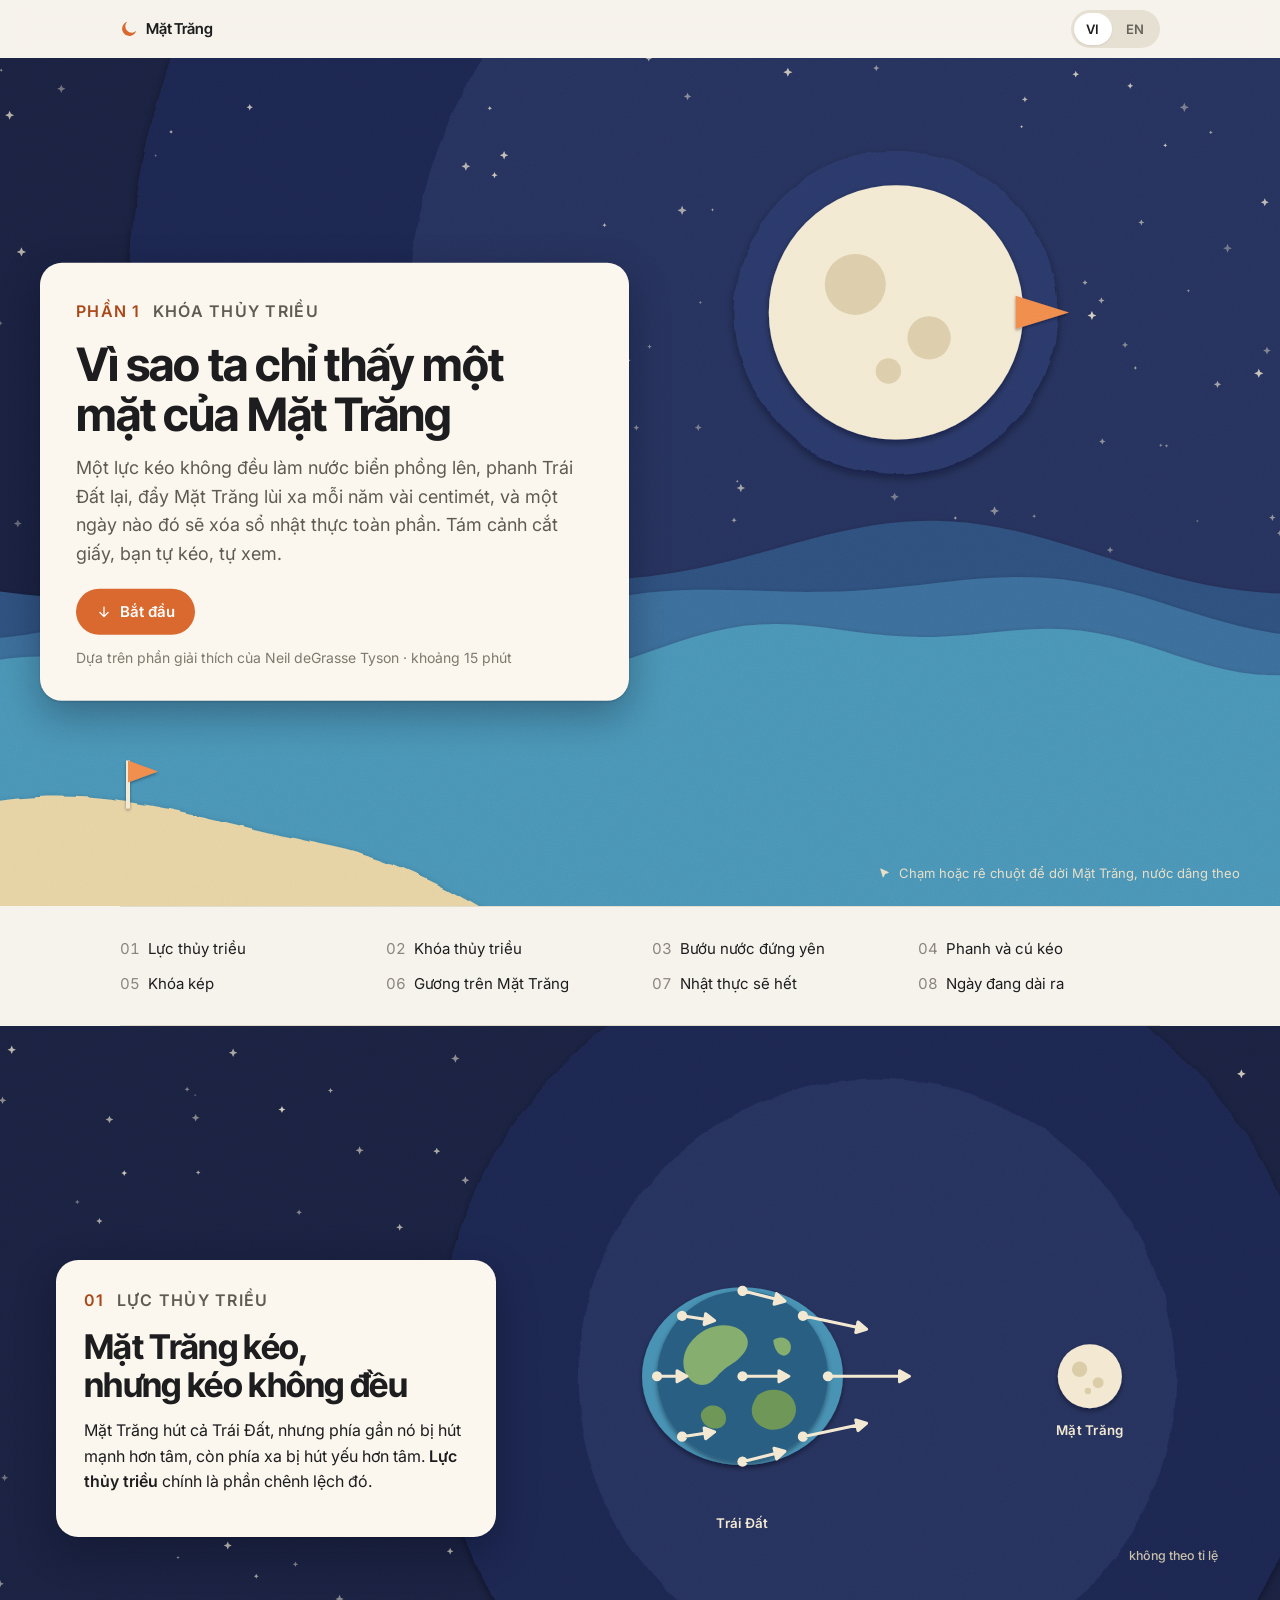
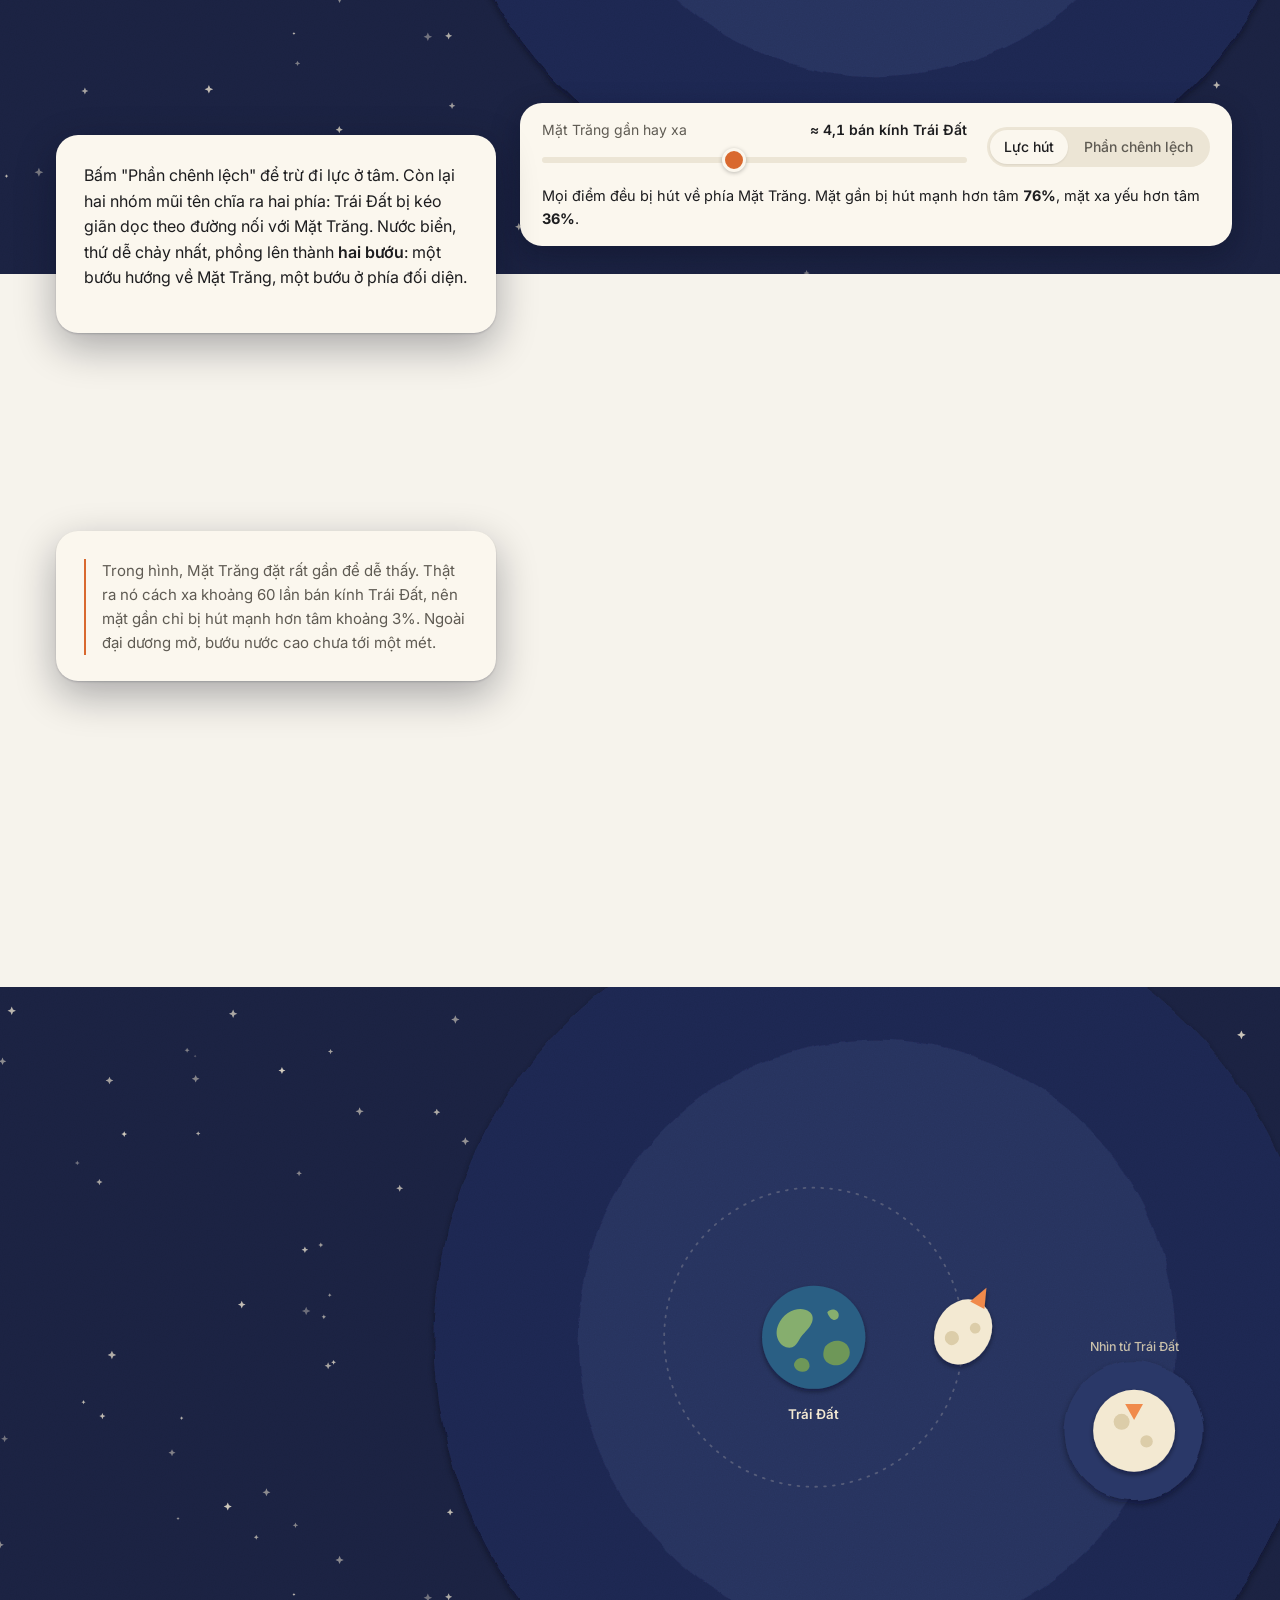
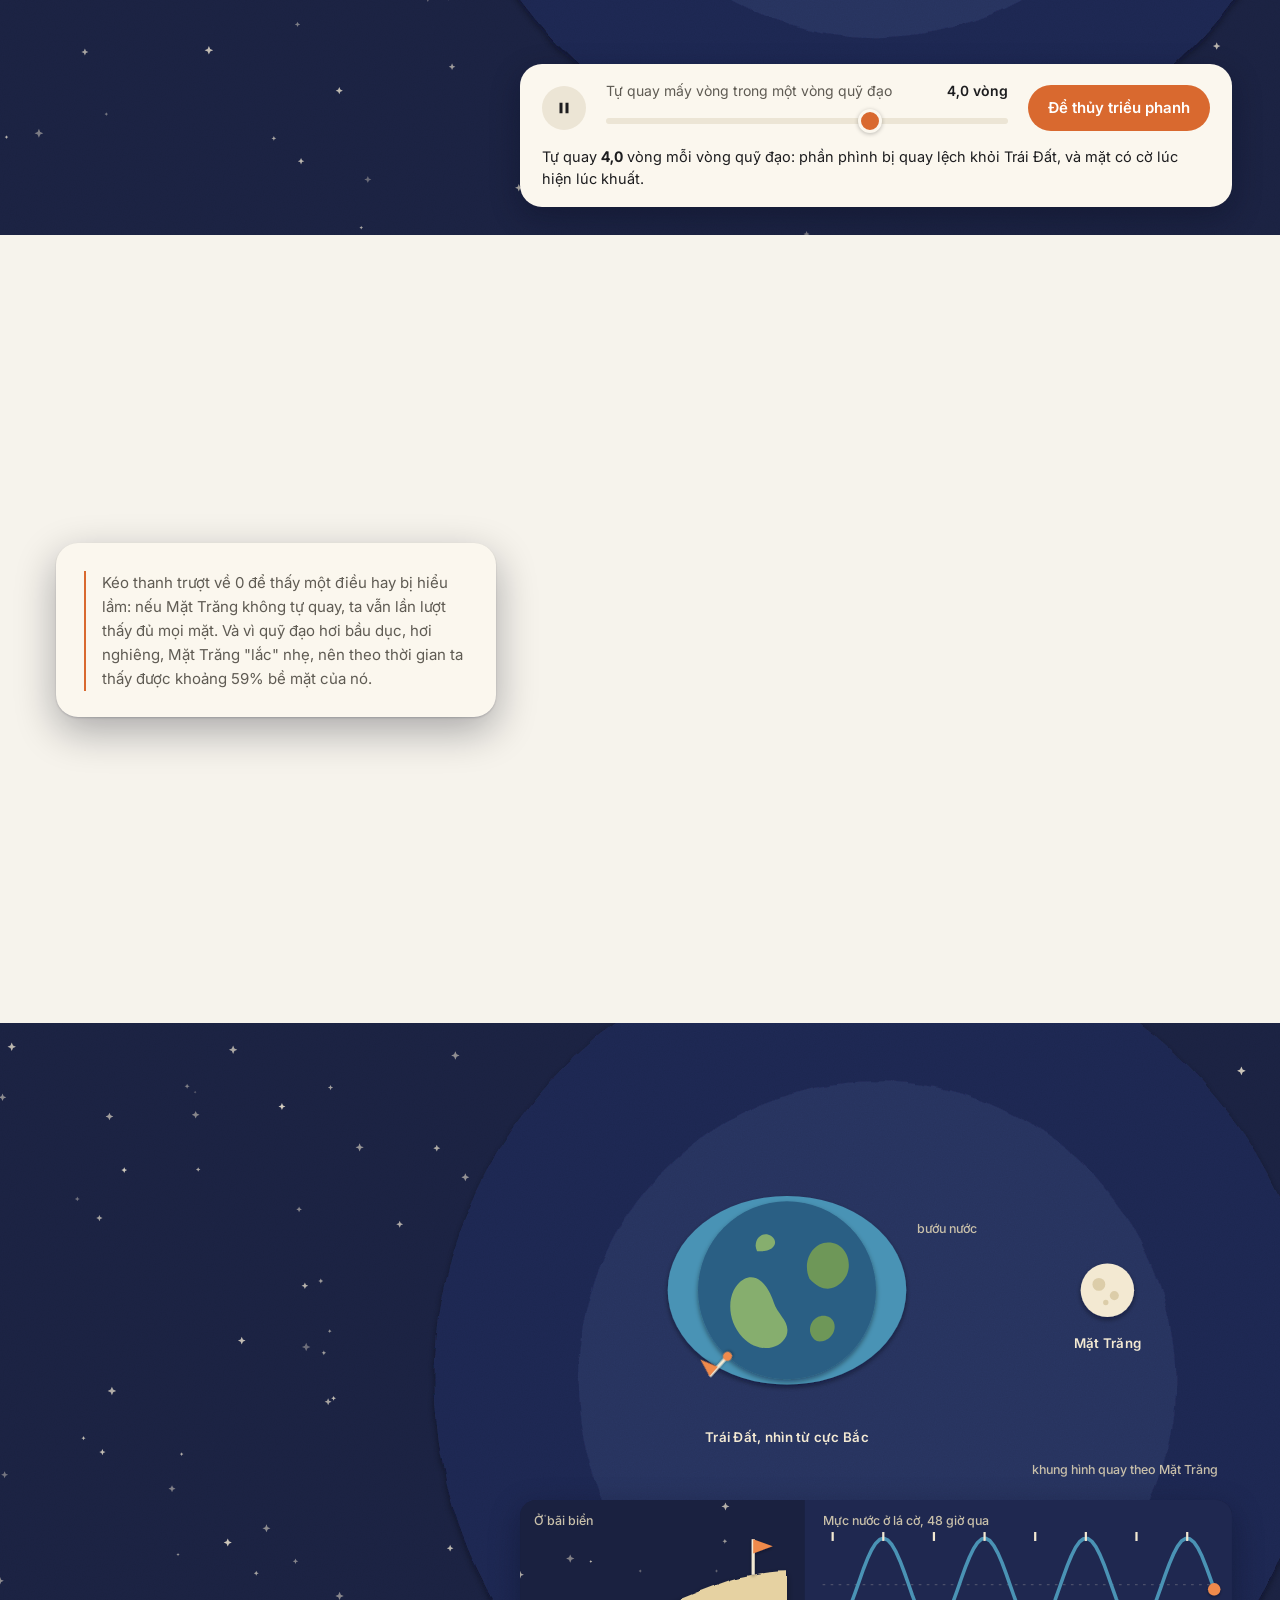
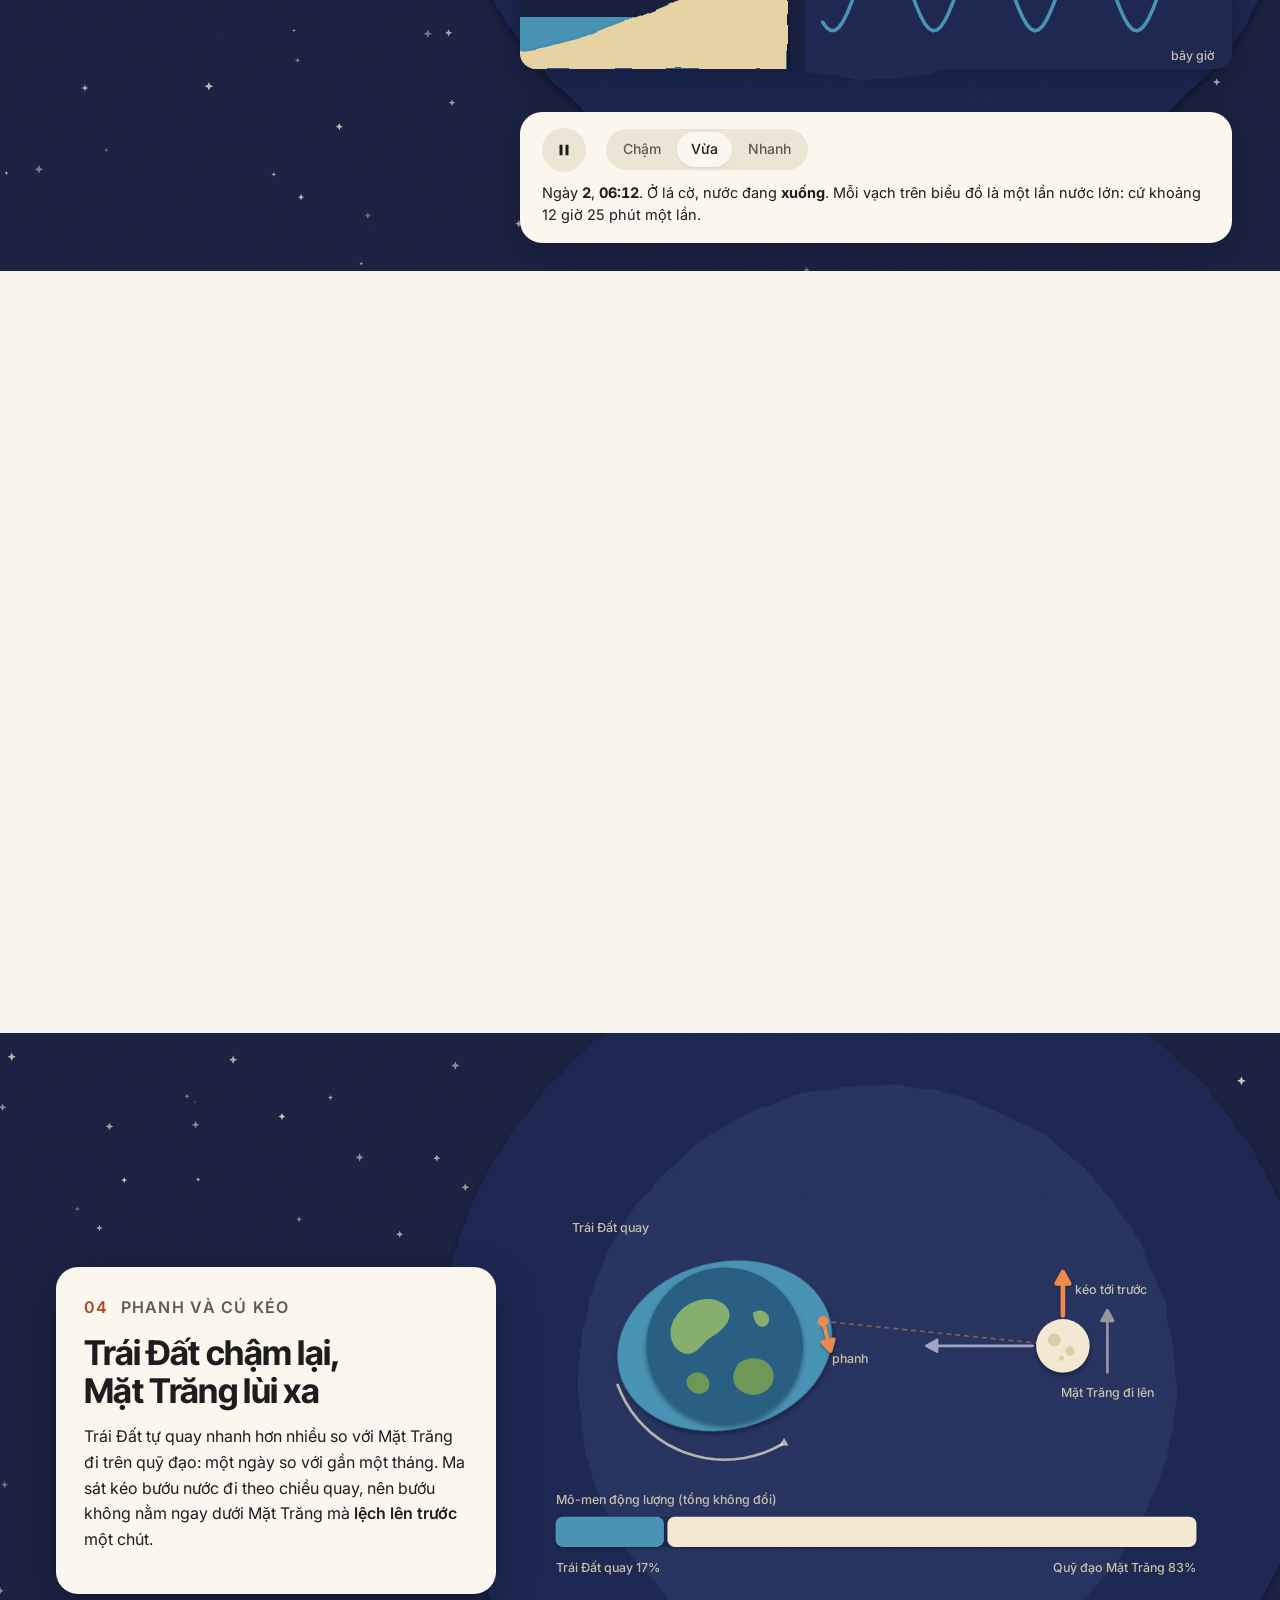
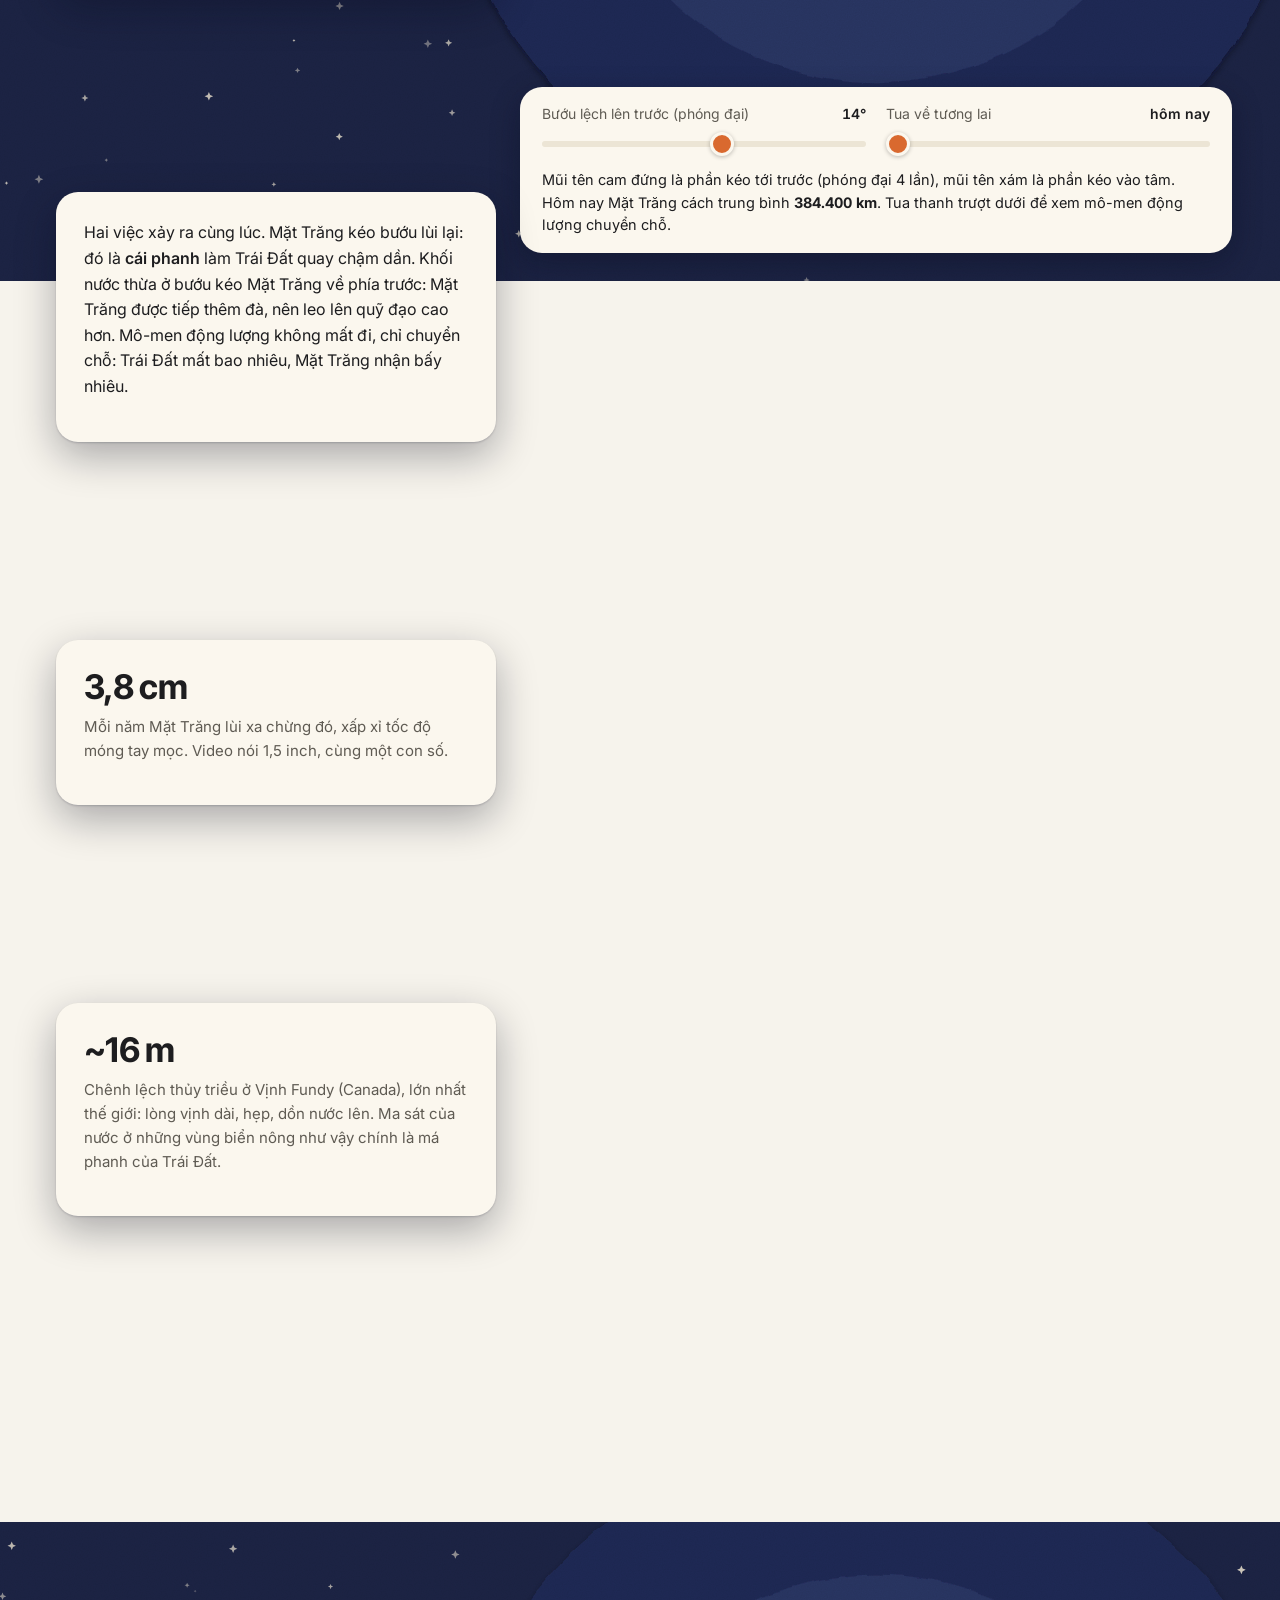
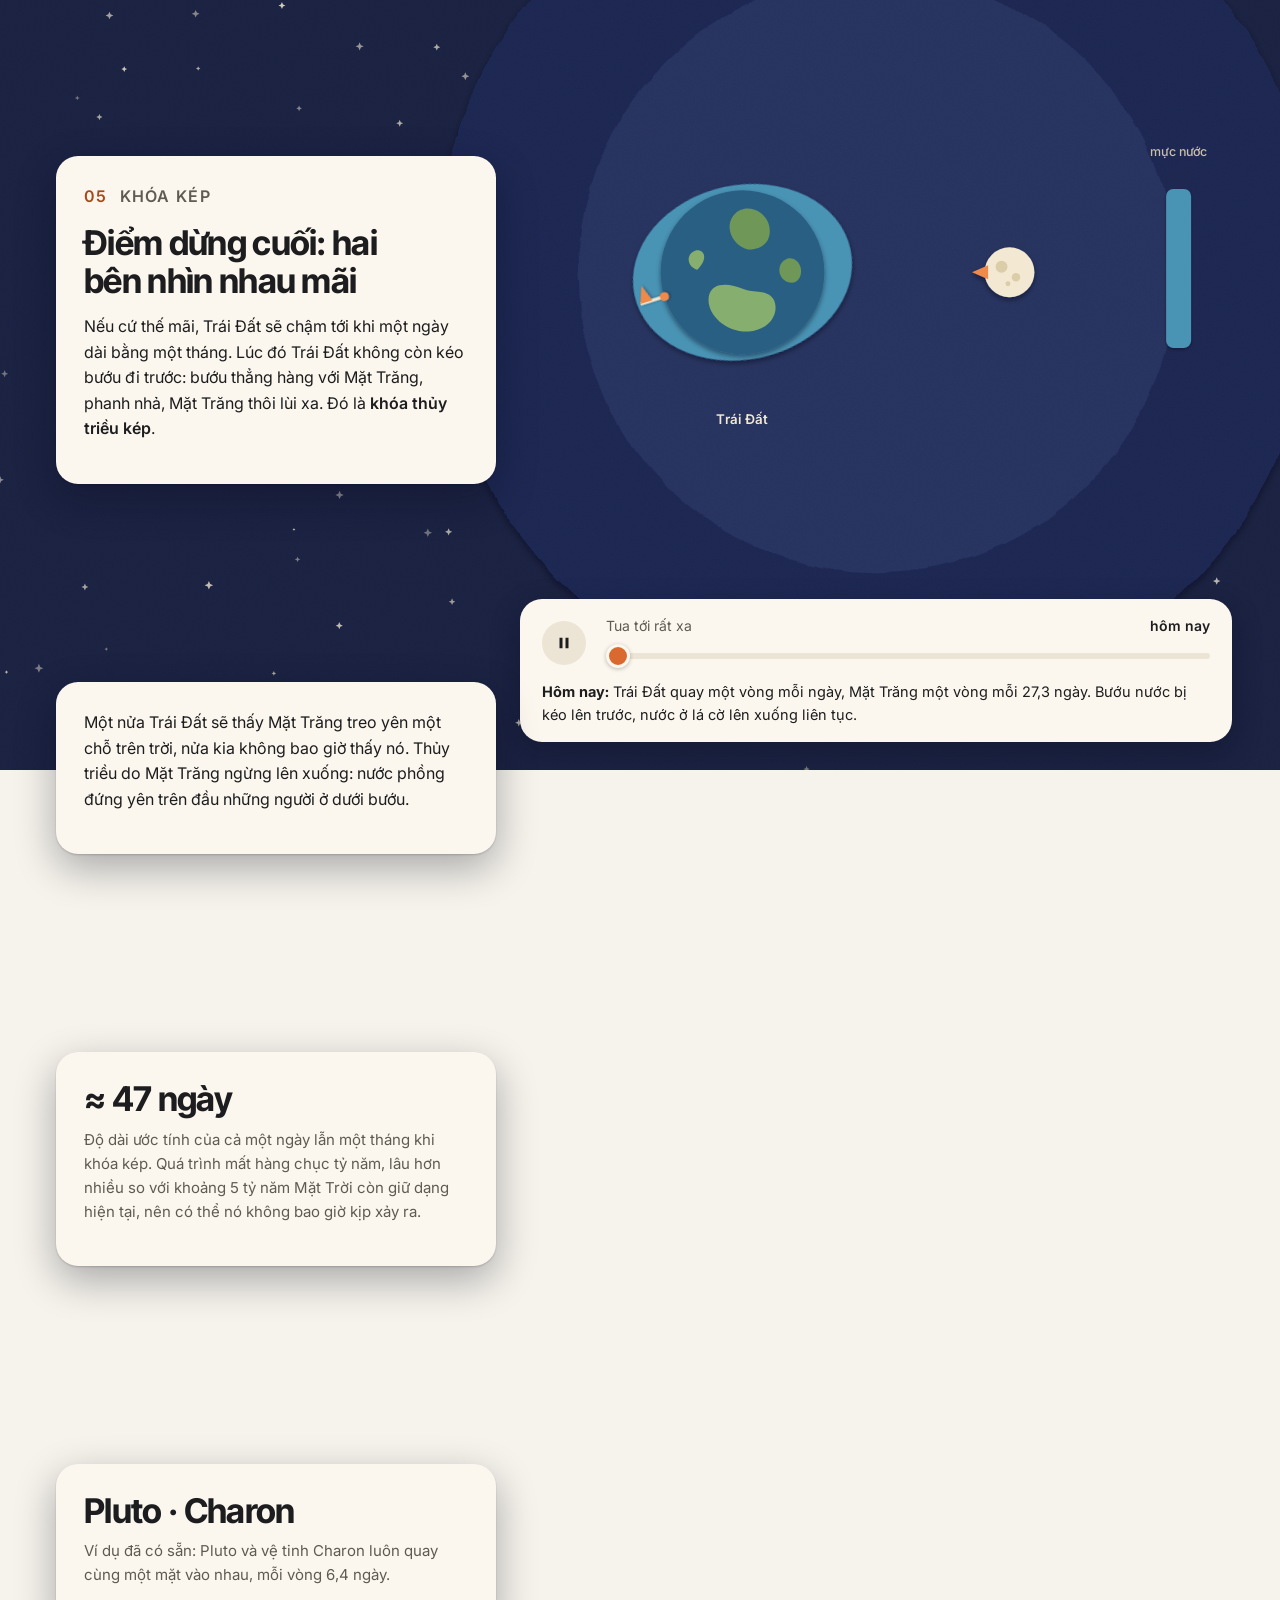
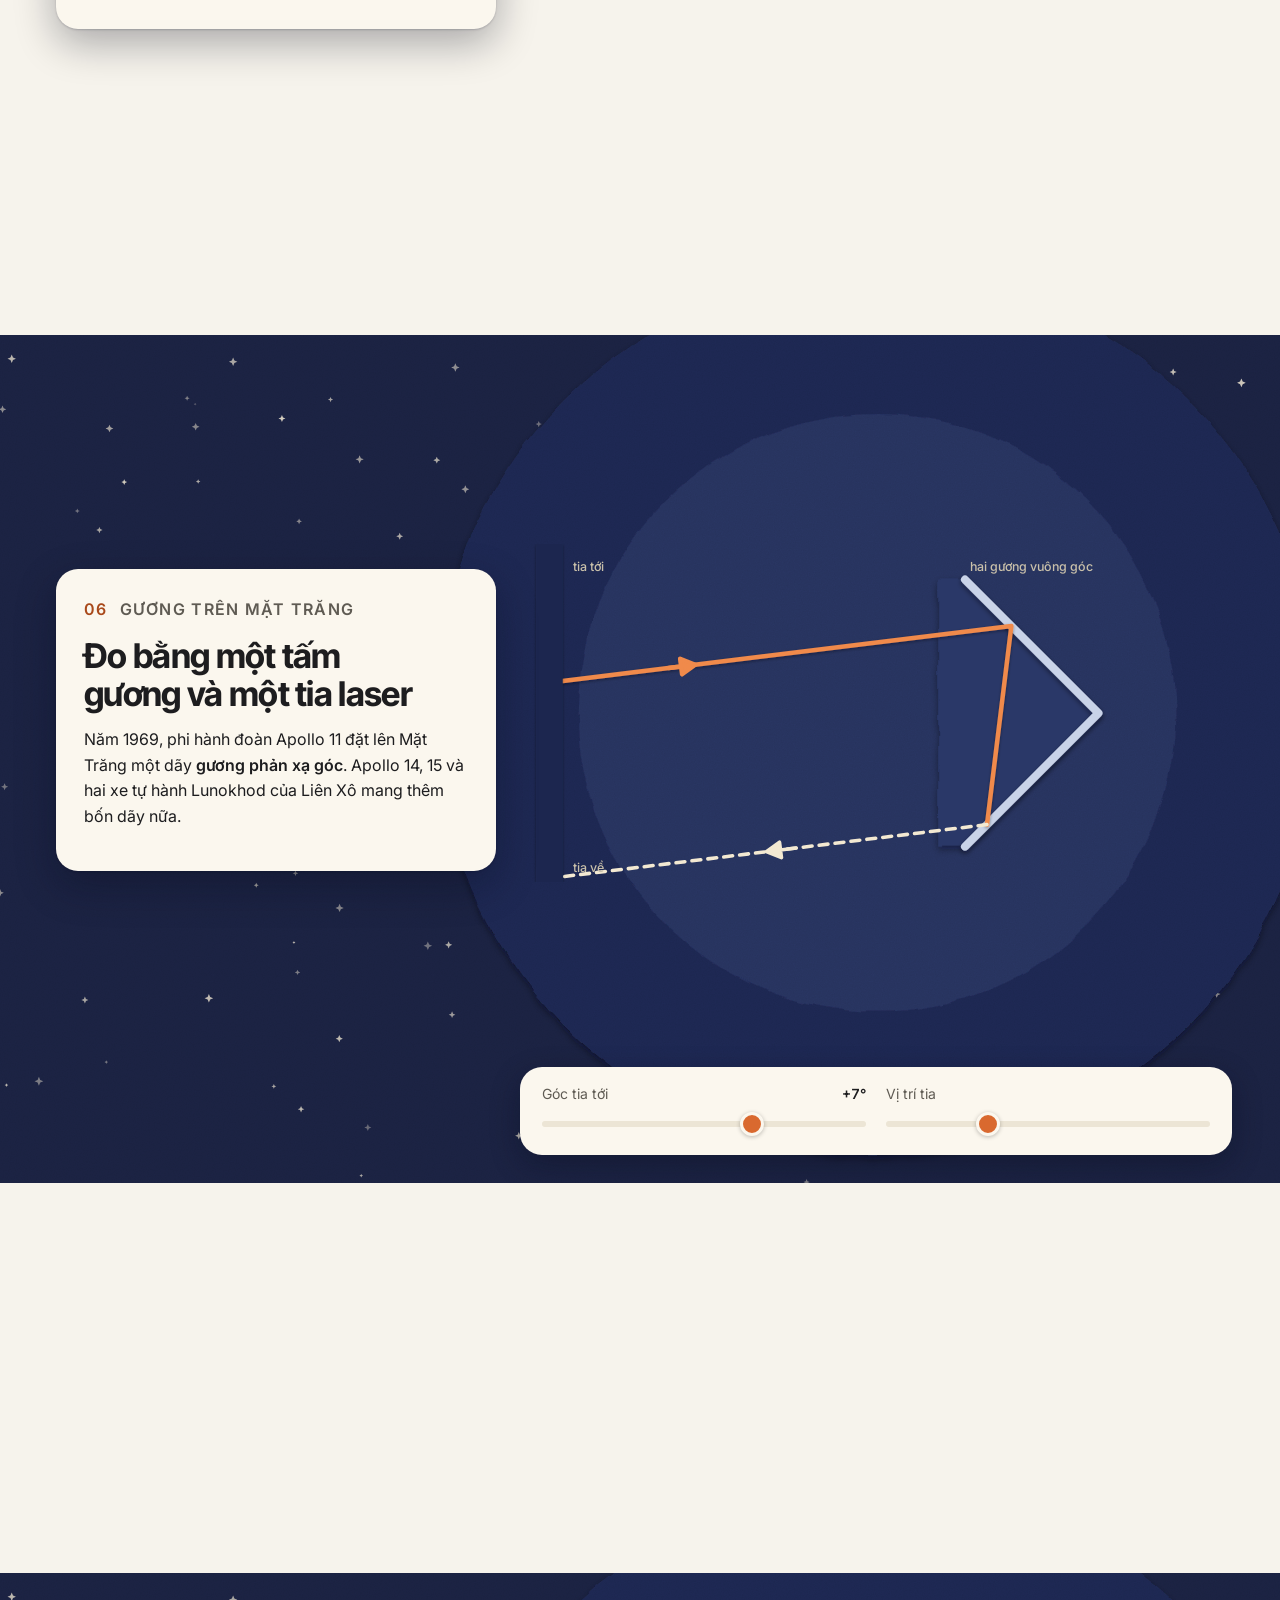
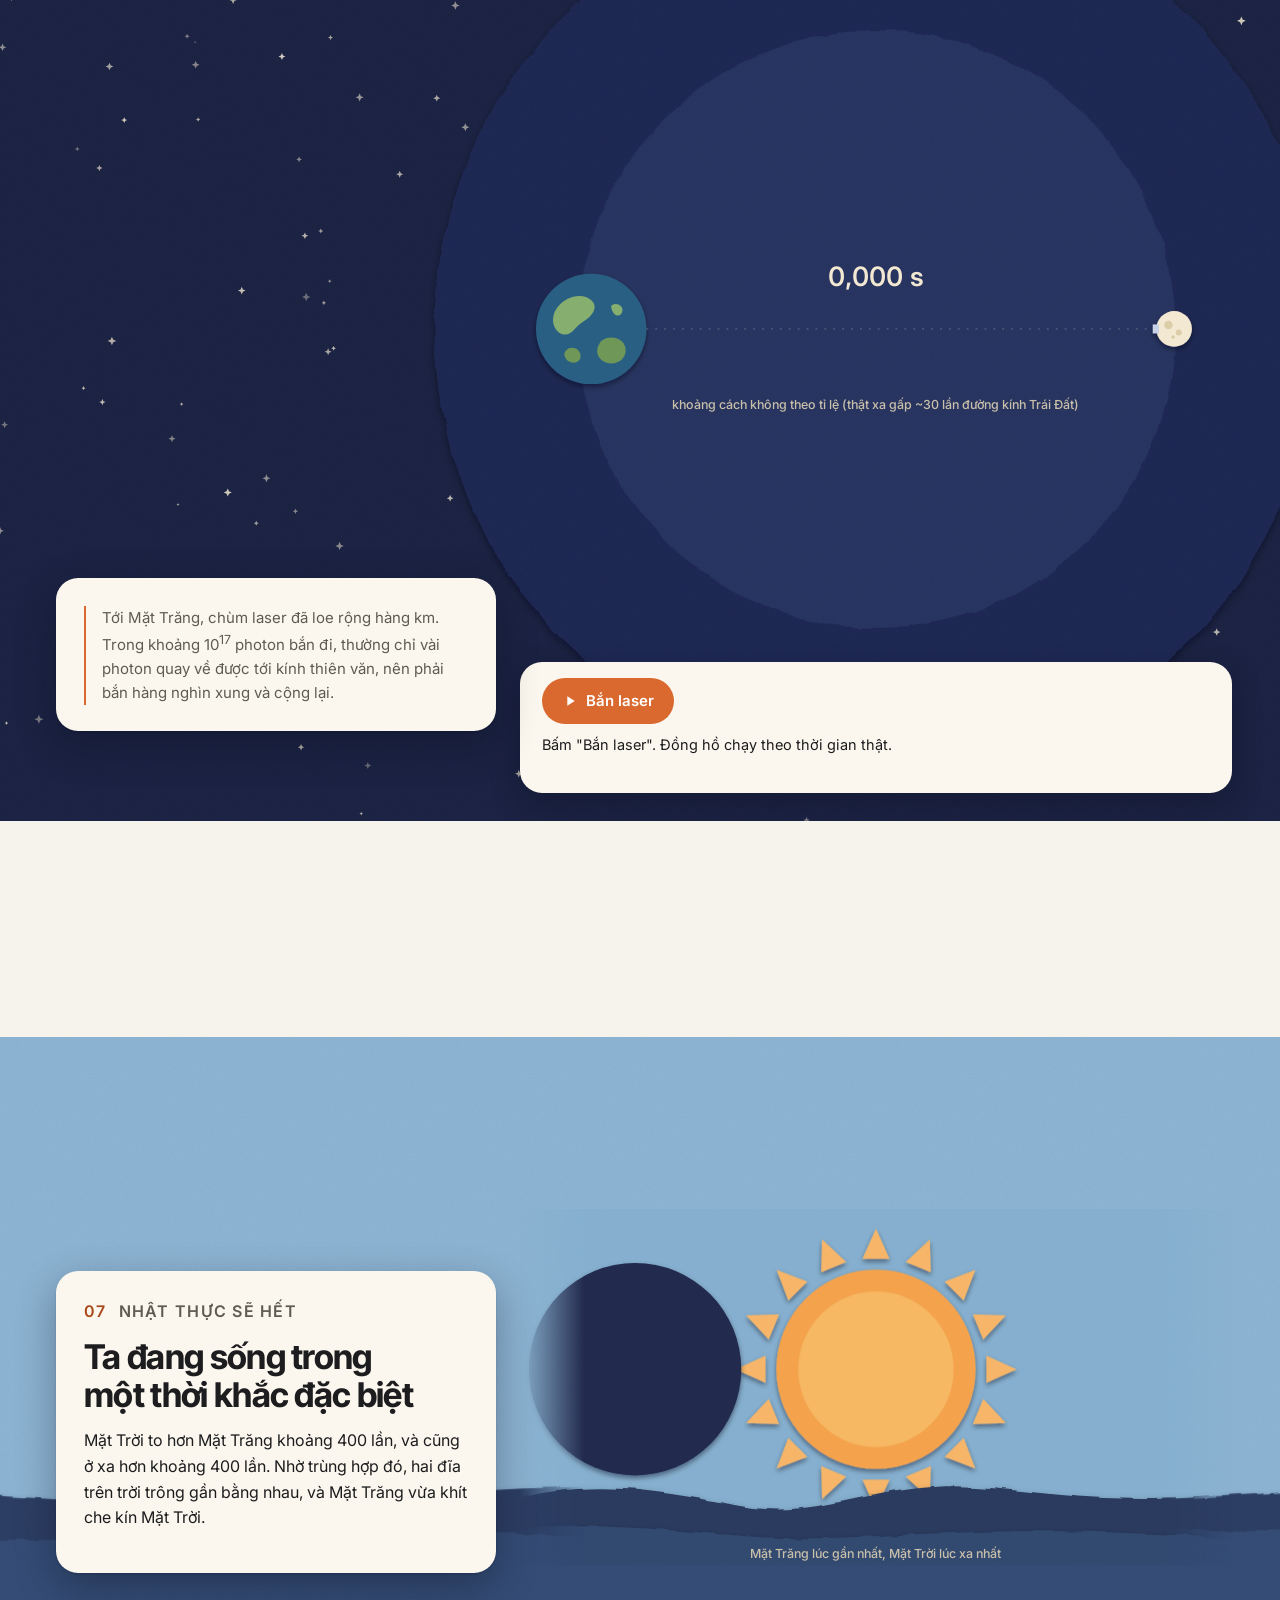
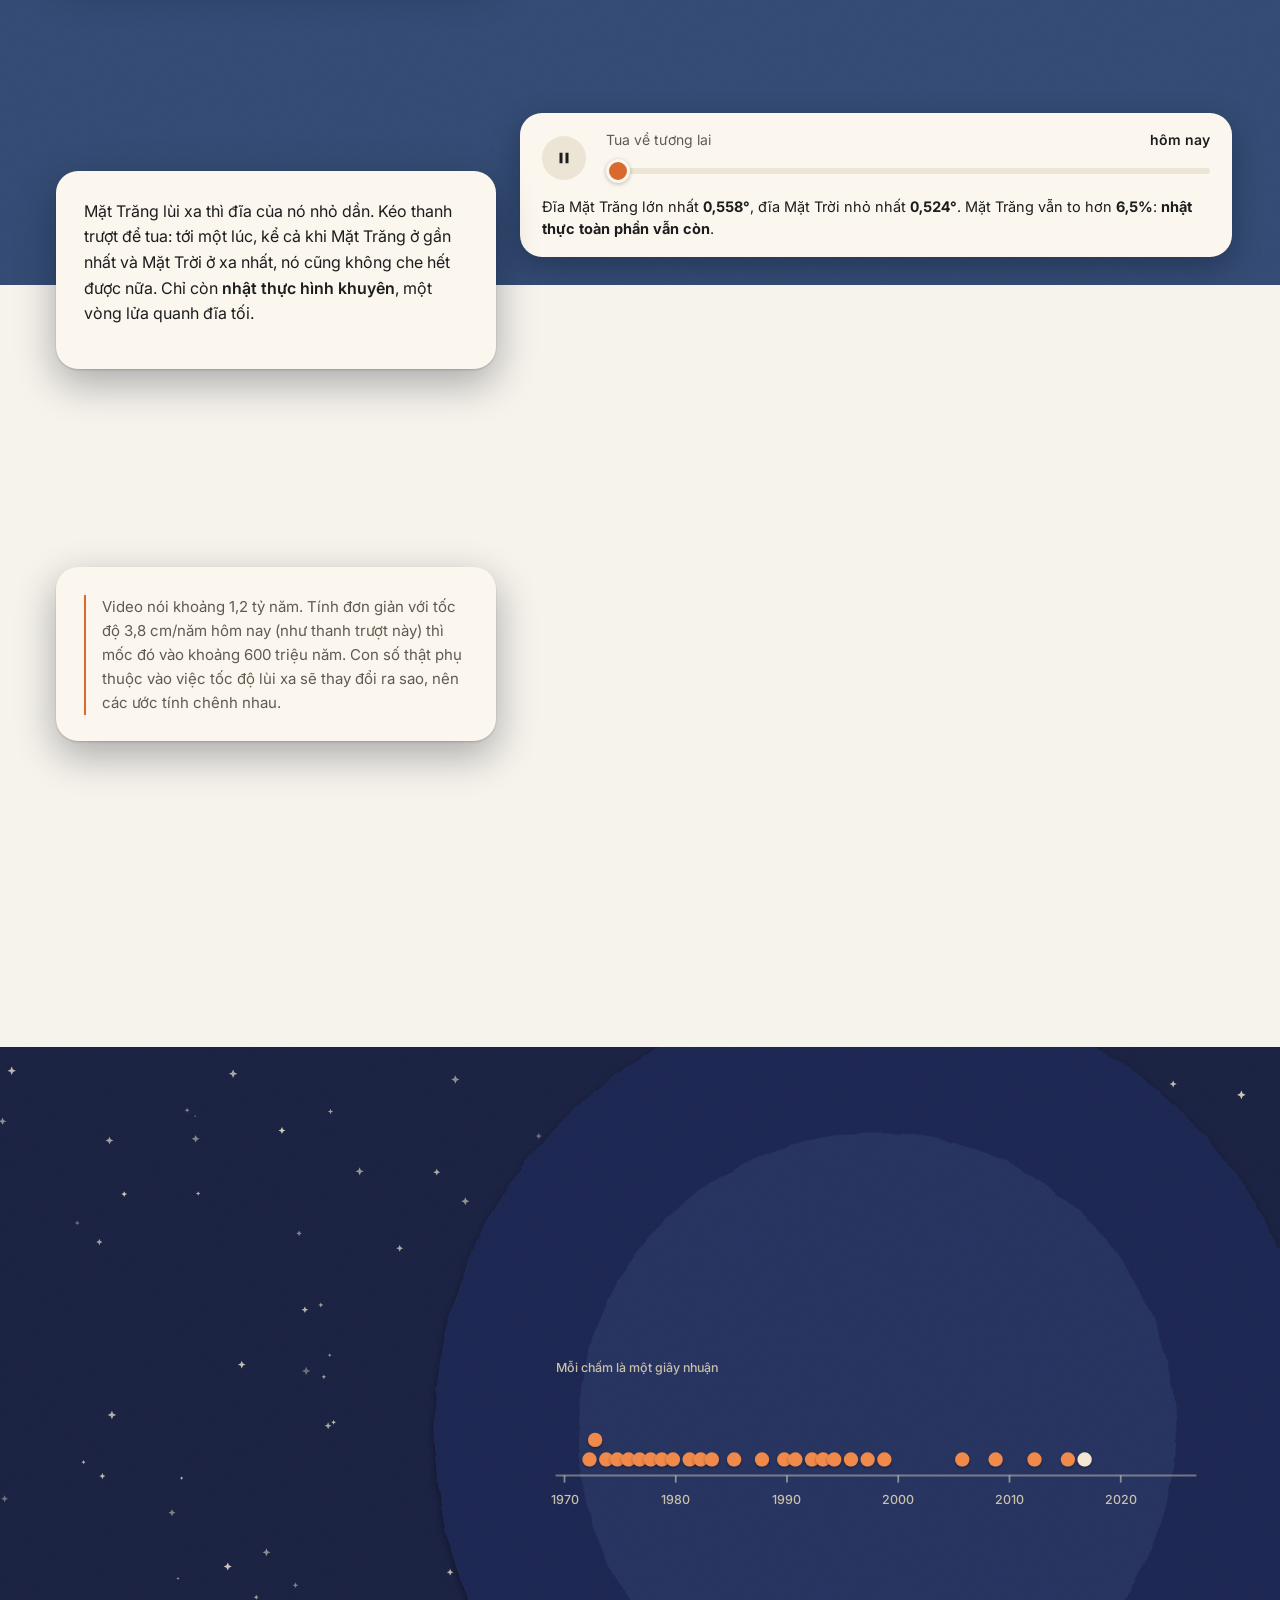
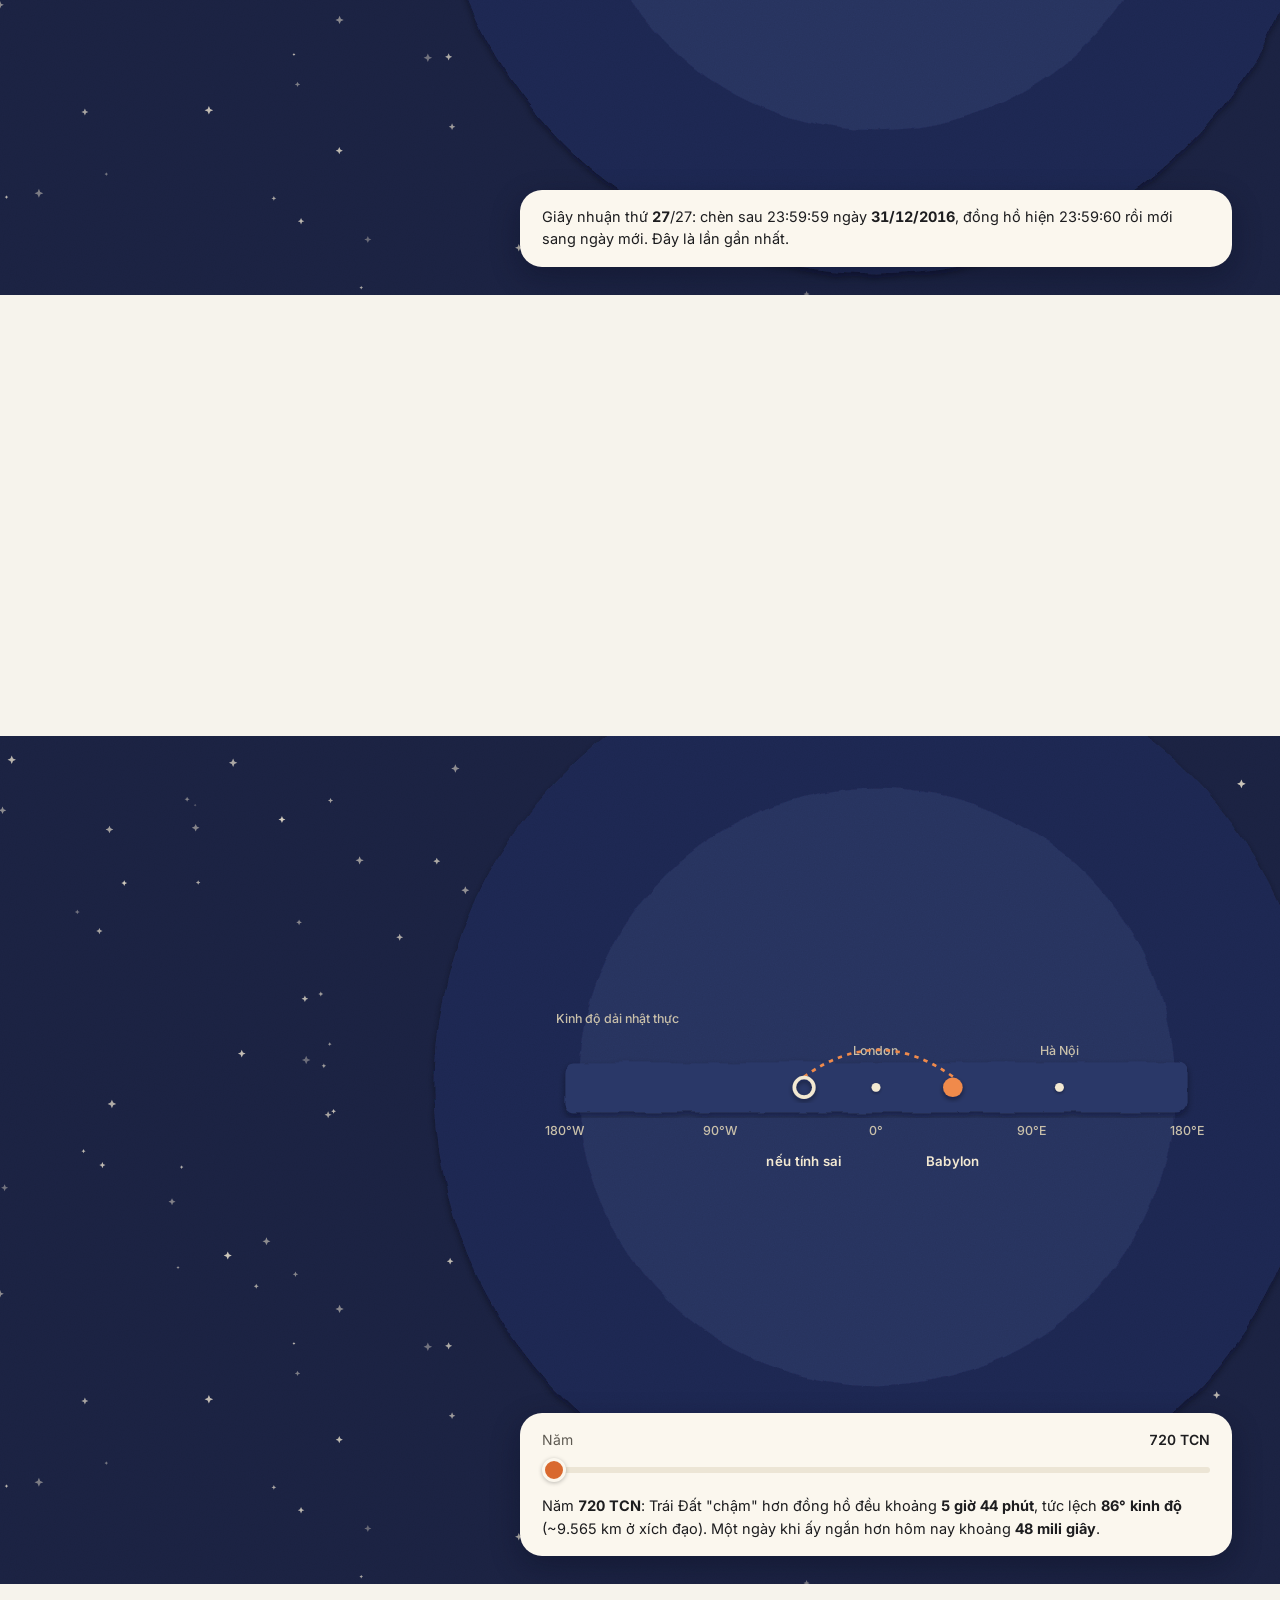
==== commit 507d7ccb: "mat-trang phan 2: cay trang tuan trang va lich, 4 trang la noi nhau Phan 2 qua dai de nhet vao mot t" ====
--- a/mat-trang/index.html
+++ b/mat-trang/index.html
@@ -20,326 +20,10 @@
     document.documentElement.lang = l;
   })();
 </script>
-<style>
-  :root {
-    --ground: #F6F3EC;
-    --surface: #EEE9DE;
-    --card: #FFFFFF;
-    --ink: #1D1D1F;
-    --ink-2: #66635C;
-    --ink-3: #8A867D;
-    --line: #E2DCCF;
-    --accent: #D9692F;
-    --accent-ink: #B4531F;
-    --accent-soft: #F8E6D8;
-    --well: #E6E0D3;
-    --night: #1A2140;
-    --display: "Inter Tight", "SF Pro Display", -apple-system, "Helvetica Neue", Helvetica, Arial, sans-serif;
-    --body: "Inter", "SF Pro Text", -apple-system, "Helvetica Neue", Helvetica, Arial, sans-serif;
-    color-scheme: light;
-  }
-  @media (prefers-color-scheme: dark) {
-    :root:not([data-theme="light"]) {
-      --ground: #111320;
-      --surface: #1A1D2C;
-      --card: #1C1F2E;
-      --ink: #F3EFE6;
-      --ink-2: #ABA698;
-      --ink-3: #8C8779;
-      --line: #2A2E40;
-      --accent: #F08A4B;
-      --accent-ink: #F6A473;
-      --accent-soft: #2E2119;
-      --well: #2A2E40;
-      color-scheme: dark;
-    }
-  }
-  :root[data-theme="dark"] {
-    --ground: #111320;
-    --surface: #1A1D2C;
-    --card: #1C1F2E;
-    --ink: #F3EFE6;
-    --ink-2: #ABA698;
-    --ink-3: #8C8779;
-    --line: #2A2E40;
-    --accent: #F08A4B;
-    --accent-ink: #F6A473;
-    --accent-soft: #2E2119;
-    --well: #2A2E40;
-    color-scheme: dark;
-  }
-
-  :root[data-lang="en"] body [lang="vi"],
-  :root[data-lang="vi"] body [lang="en"] { display: none !important; }
-
-  * { box-sizing: border-box; }
-  html { -webkit-text-size-adjust: 100%; scroll-behavior: smooth; }
-  @media (prefers-reduced-motion: reduce) { html { scroll-behavior: auto; } }
-  body {
-    margin: 0;
-    background: var(--ground);
-    color: var(--ink);
-    font-family: var(--body);
-    font-size: 17px;
-    line-height: 1.6;
-    -webkit-font-smoothing: antialiased;
-    padding-inline: 16px;
-    overflow-x: hidden;
-  }
-  a { color: var(--accent-ink); text-decoration: none; }
-  a:hover { text-decoration: underline; }
-  a:focus-visible, button:focus-visible, input:focus-visible, [tabindex]:focus-visible { outline: 2px solid var(--accent); outline-offset: 3px; border-radius: 6px; }
-  .wrap { max-width: 760px; margin: 0 auto; }
-  .wide { max-width: 1040px; margin: 0 auto; }
-
-  /* ---------- top bar ---------- */
-  .bar {
-    position: sticky; top: 0; z-index: 10;
-    margin-inline: -16px; padding: 10px 16px;
-    background: color-mix(in srgb, var(--ground) 88%, transparent);
-    backdrop-filter: saturate(1.4) blur(12px); -webkit-backdrop-filter: saturate(1.4) blur(12px);
-  }
-  .bar .wide { display: flex; align-items: center; justify-content: space-between; gap: 12px; }
-  .brand { font-family: var(--display); font-weight: 600; font-size: 15px; letter-spacing: -0.01em; color: var(--ink); display: flex; align-items: center; gap: 8px; }
-  .brand svg { width: 18px; height: 18px; fill: var(--accent); }
-  .seg { display: inline-flex; background: var(--well); border-radius: 999px; padding: 3px; gap: 2px; flex-wrap: wrap; }
-  .seg button {
-    font: inherit; font-size: 14px; font-weight: 500; color: var(--ink-2);
-    border: 0; background: transparent; border-radius: 999px; padding: 6px 14px; cursor: pointer; min-height: 32px;
-  }
-  .seg button[aria-pressed="true"] { background: var(--card); color: var(--ink); box-shadow: 0 1px 2px rgba(0,0,0,0.08); }
-  .seg.lang button { padding: 4px 12px; font-size: 13px; font-weight: 600; letter-spacing: 0.04em; }
-
-  /* ---------- hero ---------- */
-  .eyebrow {
-    font-size: 12px; font-weight: 600; letter-spacing: 0.08em; text-transform: uppercase;
-    color: var(--ink-2); margin: 0 0 20px; display: flex; gap: 12px; align-items: center;
-  }
-  .eyebrow .num { color: var(--accent-ink); }
-  h1, h2, h3 { font-family: var(--display); letter-spacing: -0.02em; margin: 0; }
-  h1 { font-size: clamp(36px, 4.6vw, 56px); line-height: 1.1; font-weight: 700; text-wrap: balance; }
-  .lede { font-size: clamp(18px, 2vw, 21px); line-height: 1.5; color: var(--ink-2); margin: 22px 0 0; max-width: 34em; }
-  .cta { margin-top: 28px; display: flex; gap: 12px; flex-wrap: wrap; align-items: center; }
-  .btn {
-    font: inherit; font-size: 15px; font-weight: 600; border: 0; cursor: pointer;
-    background: var(--accent); color: #fff; border-radius: 999px; padding: 11px 20px; min-height: 44px;
-    display: inline-flex; align-items: center; gap: 8px; text-decoration: none;
-  }
-  .btn:hover { text-decoration: none; filter: brightness(1.05); }
-  .btn:active { transform: translateY(1px); }
-  .btn svg { width: 16px; height: 16px; fill: currentColor; }
-  .btn.ghost { background: var(--well); color: var(--ink); }
-  .btn[disabled] { opacity: .5; cursor: default; }
-  .meta { font-size: 14px; color: var(--ink-3); }
-
-  .controls { display: flex; flex-wrap: wrap; gap: 14px 24px; align-items: center; margin-top: 18px; }
-  .range { display: grid; gap: 4px; flex: 1 1 260px; font-size: 14px; color: var(--ink-2); }
-  .range b { color: var(--ink); font-weight: 600; font-variant-numeric: tabular-nums; }
-  .range .lbl { display: flex; justify-content: space-between; gap: 12px; }
-  input[type=range] { -webkit-appearance: none; appearance: none; width: 100%; height: 30px; background: transparent; margin: 0; cursor: pointer; }
-  input[type=range]::-webkit-slider-runnable-track { height: 6px; border-radius: 3px; background: var(--well); }
-  input[type=range]::-moz-range-track { height: 6px; border-radius: 3px; background: var(--well); }
-  input[type=range]::-moz-range-progress { height: 6px; border-radius: 3px; background: var(--accent); }
-  input[type=range]::-webkit-slider-thumb { -webkit-appearance: none; width: 24px; height: 24px; border-radius: 50%; background: var(--accent); margin-top: -9px; border: 3px solid var(--card); box-shadow: 0 1px 4px rgba(0,0,0,0.25); }
-  input[type=range]::-moz-range-thumb { width: 18px; height: 18px; border-radius: 50%; background: var(--accent); border: 3px solid var(--card); box-shadow: 0 1px 4px rgba(0,0,0,0.25); }
-  .icon-btn {
-    width: 44px; height: 44px; border-radius: 50%; border: 0; cursor: pointer;
-    background: var(--well); color: var(--ink); display: inline-grid; place-items: center; flex: none;
-  }
-  .icon-btn svg { width: 18px; height: 18px; fill: currentColor; }
-  .readout {
-    margin: 16px 0 0; padding: 14px 18px; background: var(--card); border-radius: 14px;
-    font-size: 15px; line-height: 1.55; color: var(--ink); min-height: 3.2em;
-  }
-  .readout b { font-variant-numeric: tabular-nums; }
-
-  /* ---------- sections ---------- */
-  nav.toc { padding-block: 28px; border-top: 1px solid var(--line); border-bottom: 1px solid var(--line); }
-  nav.toc ol { list-style: none; margin: 0; padding: 0; display: grid; grid-template-columns: repeat(auto-fill, minmax(220px, 1fr)); gap: 8px 24px; }
-  nav.toc a { color: var(--ink); font-size: 15px; }
-  nav.toc span.n { color: var(--ink-3); font-variant-numeric: tabular-nums; margin-right: 8px; }
-  h2 { font-size: clamp(30px, 4.4vw, 46px); line-height: 1.12; font-weight: 700; margin-bottom: 22px; text-wrap: balance; }
-  h3 { font-size: 19px; line-height: 1.3; font-weight: 600; margin: 0 0 8px; }
-  p { margin: 0 0 16px; }
-  .muted { color: var(--ink-2); }
-  strong { font-weight: 600; }
-  .grid { display: grid; gap: 16px; margin-top: 28px; }
-  .g2 { grid-template-columns: repeat(auto-fit, minmax(270px, 1fr)); }
-  .card { background: var(--card); border-radius: 18px; padding: 22px 24px; }
-  .card p { font-size: 15px; color: var(--ink-2); margin: 0 0 8px; }
-  .card p:last-child { margin-bottom: 0; }
-  .card .big { font-family: var(--display); font-size: 34px; font-weight: 700; letter-spacing: -0.02em; color: var(--ink); line-height: 1.1; margin-bottom: 6px; }
-  .note { font-size: 15px; color: var(--ink-2); border-left: 2px solid var(--accent); padding-left: 16px; margin: 24px 0 0; }
-  .cap { font-size: 13px; color: var(--ink-3); margin-top: 10px; }
-  .next { margin-top: 96px; padding: 40px 28px; background: var(--card); border-radius: 22px; }
-  .tag { display: inline-block; font-size: 12px; font-weight: 600; letter-spacing: 0.04em; color: var(--accent-ink); background: var(--accent-soft); padding: 3px 10px; border-radius: 999px; margin-bottom: 14px; }
-  .sources { padding-block: 72px 24px; font-size: 14px; color: var(--ink-2); }
-  .sources ol { padding-left: 20px; margin: 12px 0 0; }
-  .sources li { margin-bottom: 6px; overflow-wrap: anywhere; }
-  footer { padding-block: 32px 64px; font-size: 13px; color: var(--ink-3); border-top: 1px solid var(--line); margin-top: 40px; }
-
-  /* ---------- paper scenes ---------- */
-  .scene {
-    position: relative; margin: 0; border-radius: 22px; overflow: hidden;
-    background: var(--night); aspect-ratio: var(--ar, 16 / 9);
-    box-shadow: 0 1px 2px rgba(20, 24, 48, 0.08), 0 8px 28px rgba(20, 24, 48, 0.10);
-    touch-action: pan-y;
-  }
-  .scene > svg { position: absolute; inset: 0; width: 100%; height: 100%; display: block; }
-  /* Cảnh chính đứng thẳng trên nền sân khấu: không khung, không nền riêng. */
-  .scene[data-bg="stage"], .scene.feather { background: transparent; box-shadow: none; border-radius: 0; overflow: visible; }
-  .scene.panel { border-radius: 16px; box-shadow: 0 10px 30px rgba(7, 10, 26, 0.35); }
-  .scene.feather {
-    -webkit-mask-image: linear-gradient(90deg, transparent, #000 9%, #000 91%, transparent);
-    mask-image: linear-gradient(90deg, transparent, #000 9%, #000 91%, transparent);
-  }
-
-  /* ---------- sân khấu: cảnh dính màn hình, chữ cuộn qua ---------- */
-  :root { --bar: 52px; --stage-h: calc(100dvh - var(--bar)); }
-  section.ch { padding: 0; }
-  .act { position: relative; }
-  .stage {
-    position: sticky; top: var(--bar); height: var(--stage-h); margin-inline: -16px;
-    overflow: hidden; isolation: isolate;
-    background: var(--ground);
-    display: grid; grid-template-columns: minmax(0, 1fr); grid-template-rows: minmax(0, 1fr) auto;
-    transition: background-color .7s ease;
-  }
-  .act.in .stage { background: var(--sky, var(--night)); }
-  .act.ready .stage { transition: none; }
-  .stage > .bg { position: absolute; inset: 0; z-index: 0; }
-  .stage > .bg > svg { position: absolute; inset: 0; width: 100%; height: 100%; display: block; }
-  .stage[data-sky="plain"] { --stars: 0; }
-  .stage > .bg .st { opacity: var(--stars, 1); }
-  .stage::after {
-    content: ""; position: absolute; inset: 0; z-index: 1; pointer-events: none; opacity: .2; mix-blend-mode: overlay;
-    background-image: url("data:image/svg+xml;utf8,<svg xmlns='http://www.w3.org/2000/svg' width='220' height='220'><filter id='n'><feTurbulence type='fractalNoise' baseFrequency='.85' numOctaves='3' stitchTiles='stitch'/><feColorMatrix values='0 0 0 0 .5  0 0 0 0 .5  0 0 0 0 .5  0 0 0 .9 0'/></filter><rect width='100%' height='100%' filter='url(%23n)'/></svg>");
-  }
-  .vis {
-    position: relative; z-index: 2; min-height: 0; padding: 20px 16px;
-    container-type: size; display: grid; place-items: center;
-  }
-  .fit { display: grid; gap: var(--gap, 0px); width: min(100%, calc((100cqh - var(--gap, 0px)) * var(--arn, 1.78))); }
-  .fit > .scene { width: 100%; }
-  @media (max-width: 999px) { .vis { place-items: start center; padding-top: 16px; } }
-
-  /* Giấy cho chữ và bảng điều khiển: luôn là giấy sáng, cả khi máy để chế độ tối. */
-  .tcard, .dock {
-    --card: #FBF7EE; --ink: #1D1D1F; --ink-2: #5F5B53; --ink-3: #7E7A70; --line: #E2DCCF;
-    --well: #ECE5D5; --accent: #D9692F; --accent-ink: #A9491A; --accent-soft: #F8E6D8;
-    color-scheme: light; background: var(--card); color: var(--ink);
-  }
-  .dock {
-    position: relative; z-index: 3; border-radius: 22px 22px 0 0;
-    padding: 14px 18px calc(14px + env(safe-area-inset-bottom));
-    box-shadow: 0 -6px 24px rgba(7, 10, 26, 0.28);
-  }
-  .dock .controls { margin-top: 0; gap: 10px 20px; }
-  .dock .controls + .readout { margin-top: 10px; }
-  .dock .readout { margin: 0; padding: 0; background: transparent; border-radius: 0; font-size: 14.5px; min-height: 3em; }
-  .dock .range { flex-basis: 220px; }
-
-  .story { position: relative; z-index: 4; margin-top: calc(-1 * var(--stage-h)); padding: 62dvh 16px 72dvh; pointer-events: none; }
-  .tcard {
-    pointer-events: auto; max-width: 460px; margin: 0 auto 34dvh; padding: 24px 24px 22px; border-radius: 22px;
-    box-shadow: 0 1px 2px rgba(7, 10, 26, 0.18), 0 14px 40px rgba(7, 10, 26, 0.32);
-  }
-  .tcard:last-child { margin-bottom: 0; }
-  .tcard h2 { font-size: clamp(26px, 3vw, 34px); margin-bottom: 14px; }
-  .tcard .eyebrow { margin-bottom: 14px; }
-  .tcard p { font-size: 16px; line-height: 1.6; }
-  .tcard p:last-child { margin-bottom: 0; }
-  .tcard .note { margin: 0; font-size: 15px; }
-  .tcard .big { font-family: var(--display); font-size: 34px; font-weight: 700; letter-spacing: -0.02em; line-height: 1.1; margin-bottom: 10px; }
-  .tcard .muted { font-size: 15px; }
-
-  @media (min-width: 1000px) {
-    .stage { grid-template-columns: minmax(0, .8fr) minmax(0, 1.2fr); }
-    .vis { grid-column: 2; grid-row: 1; padding: 44px 48px 20px 8px; }
-    .dock { grid-column: 2; grid-row: 2; margin: 0 48px 28px 8px; border-radius: 22px; padding: 16px 22px; box-shadow: 0 10px 30px rgba(7, 10, 26, 0.32); }
-    .story { padding: 26dvh 0 34dvh max(40px, calc((100vw - 1400px) / 2 + 40px)); width: 40%; min-width: 420px; }
-    .tcard { margin: 0 0 22dvh; max-width: 440px; padding: 28px 28px 26px; }
-  }
-
-  /* ---------- cảnh lăn vào, rồi chữ mới hiện ---------- */
-  .act .stage > .bg { clip-path: circle(0% at 62% 48%); transition: clip-path 1.1s cubic-bezier(.3, .7, .2, 1); }
-  .act.in .stage > .bg { clip-path: circle(150% at 62% 48%); }
-  .act .fit { opacity: 0; transform: translateY(18vh) rotate(-7deg) scale(.86); transform-origin: 50% 80%;
-    transition: transform 1.15s cubic-bezier(.2, 1.25, .3, 1) .22s, opacity .5s ease .22s; }
-  .act.in .fit { opacity: 1; transform: none; }
-  .act .dock { opacity: 0; translate: 0 36px; transition: opacity .6s ease .6s, translate .8s cubic-bezier(.2, 1, .3, 1) .6s; }
-  .act.in .dock { opacity: 1; translate: 0 0; }
-  .story .tcard { opacity: 0; translate: 0 44px; transition: opacity .6s ease, translate .8s cubic-bezier(.2, 1, .3, 1); }
-  .act.ready .story .tcard.seen { opacity: 1; translate: 0 0; }
-
-  /* ---------- hero ---------- */
-  header.hero { position: relative; }
-  .hero .stage { position: relative; top: 0; display: block; background: var(--night); }
-  .hero .bg > svg { position: absolute; inset: 0; width: 100%; height: 100%; }
-  .hero .bg > svg.hmoon { inset: auto; left: 0; top: 0; will-change: transform; overflow: visible; }
-  .hero .tcard {
-    position: absolute; z-index: 4; left: 16px; right: 16px; bottom: 16px; margin: 0; max-width: 600px;
-    padding: 24px 22px 22px; opacity: 0; animation: rise .9s cubic-bezier(.2, 1, .3, 1) 1.15s forwards;
-  }
-  .hero .tcard h1 { font-size: clamp(28px, 7vw, 46px); }
-  .hero .tcard .lede { font-size: 16px; margin-top: 14px; }
-  .hero .tcard .cta { margin-top: 20px; }
-  .hint {
-    position: absolute; z-index: 3; top: 14px; left: 50%; transform: translateX(-50%); margin: 0;
-    display: flex; gap: 8px; align-items: center; white-space: nowrap;
-    font-size: 13px; color: #E9DFC8; opacity: 0; animation: rise .8s ease 2s forwards;
-  }
-  .hint svg { width: 14px; height: 14px; fill: currentColor; flex: none; }
-  @media (min-width: 700px) {
-    .hero .tcard { left: 50%; right: auto; width: min(600px, calc(100% - 32px)); transform: translateX(-50%); }
-  }
-  @media (min-width: 1000px) {
-    .hero .tcard { left: max(40px, calc((100vw - 1400px) / 2 + 40px)); top: 50%; bottom: auto; transform: translateY(-50%); width: min(600px, 46vw); padding: 36px 36px 32px; }
-    .hero .tcard .lede { font-size: 18px; }
-    .hint { top: auto; bottom: 22px; left: auto; right: 40px; transform: none; }
-  }
-  @keyframes rise { from { opacity: 0; translate: 0 30px; } to { opacity: 1; translate: 0 0; } }
-
-  nav.toc { margin-top: 0; }
-
-  @media (prefers-reduced-motion: reduce) {
-    .act .stage > .bg, .act .fit, .act .dock, .story .tcard { transition: none !important; }
-    .act .stage > .bg { clip-path: none; }
-    .act .fit, .act .dock, .story .tcard { opacity: 1; transform: none; translate: none; }
-    .hero .tcard, .hint { animation: none; opacity: 1; }
-  }
-
-  /* svg text */
-  .scene text { font-family: var(--body); fill: #F3E9D2; font-size: 17px; font-weight: 500; }
-  .scene text.sm { font-size: 14px; fill: #C9C0AA; }
-  .scene text.lbl { font-size: 15px; font-weight: 600; letter-spacing: .02em; }
-  .scene .tap { cursor: pointer; }
-  @media (max-width: 560px) {
-    .scene text { font-size: 22px; }
-    .scene text.sm { font-size: 19px; }
-    .scene text.lbl { font-size: 20px; }
-  }
-
-</style>
+<link rel="stylesheet" href="/mat-trang/giay.css">
 </head>
 <body>
 
-<!-- Bộ lọc giấy dùng chung: bóng mềm giữa các lớp, mép cắt hơi gồ ghề. -->
-<svg width="0" height="0" style="position:absolute" aria-hidden="true">
-  <defs>
-    <filter id="pc" x="-30%" y="-30%" width="160%" height="160%">
-      <feDropShadow dx="0" dy="3" stdDeviation="3" flood-color="#070A1A" flood-opacity=".45"/>
-    </filter>
-    <filter id="pcs" x="-30%" y="-30%" width="160%" height="160%">
-      <feDropShadow dx="0" dy="1.5" stdDeviation="1.5" flood-color="#070A1A" flood-opacity=".4"/>
-    </filter>
-    <filter id="cut" x="-10%" y="-10%" width="120%" height="120%">
-      <feTurbulence type="fractalNoise" baseFrequency=".03" numOctaves="2" seed="7" result="t"/>
-      <feDisplacementMap in="SourceGraphic" in2="t" scale="7" xChannelSelector="R" yChannelSelector="G" result="d"/>
-      <feDropShadow in="d" dx="0" dy="4" stdDeviation="4" flood-color="#070A1A" flood-opacity=".42"/>
-    </filter>
-  </defs>
-</svg>
 
 <div class="bar">
   <div class="wide">
@@ -733,13 +417,14 @@
   </div>
 </section>
 
-<section class="wrap">
-  <div class="next">
-    <span class="tag" lang="vi">Phần 2 · đang làm</span><span class="tag" lang="en">Part 2 · in progress</span>
-    <h2 style="margin-bottom:14px"><span lang="vi">Tuần trăng, và cách loài người đếm thời gian</span><span lang="en">Moon phases, and how people learned to count time</span></h2>
-    <p class="muted" lang="vi">Vì sao trăng khuyết rồi tròn. Những vạch khắc trên xương hàng chục nghìn năm trước. Lịch Babylon, Ai Cập, Julius, Gregory, Hijri. Và vì sao âm lịch Việt Nam thật ra là âm dương lịch, với tháng nhuận và 24 tiết khí.</p>
-    <p class="muted" lang="en">Why the Moon waxes and wanes. Tally marks carved on bones tens of thousands of years ago. The Babylonian, Egyptian, Julian, Gregorian and Hijri calendars. And why the Vietnamese "lunar" calendar is really lunisolar, with leap months and 24 solar terms.</p>
-  </div>
+<section class="branch wrap" id="phan-2">
+  <span class="tag" lang="vi">Phần 2</span><span class="tag" lang="en">Part 2</span>
+  <h2><span lang="vi">Tuần trăng, và cách loài người đếm thời gian</span><span lang="en">Moon phases, and how people learned to count time</span></h2>
+  <p class="lede" lang="vi">Bốn trang nối nhau: vì sao trăng khuyết rồi tròn, những vạch khắc trên xương, ba kiểu lịch âm, dương, âm dương, và vì sao Tết Việt Nam có năm sớm hơn Trung Quốc cả tháng.</p>
+  <p class="lede" lang="en">Four linked pages: why the Moon waxes and wanes, the notches carved on bones, the three kinds of calendar (lunar, solar, lunisolar), and why Vietnam's Tết once came a whole month before China's.</p>
+  <div class="cta"><a class="btn" href="/mat-trang/lich/"><svg viewBox="0 0 24 24" aria-hidden="true"><path d="M13.3 5.3a1 1 0 0 1 1.4 0l6 6a1 1 0 0 1 0 1.4l-6 6a1 1 0 0 1-1.4-1.4l4.3-4.3H4a1 1 0 1 1 0-2h13.6l-4.3-4.3a1 1 0 0 1 0-1.4Z"/></svg>
+    <span lang="vi">Đọc Phần 2</span><span lang="en">Read Part 2</span></a></div>
+  <div data-tree="p1"></div>
 </section>
 
 <section class="sources wrap" id="nguon">
@@ -765,130 +450,14 @@
   <span lang="en">Illustrations are not to scale. Anything marked "exaggerated" or "simple model" is there for clarity, not as a measurement.</span>
 </footer>
 
+<script src="/mat-trang/giay.js"></script>
 <script>
 (function () {
   'use strict';
-  var $ = function (s, r) { return (r || document).querySelector(s); };
-  var D = Math.PI / 180;
-  var reduce = matchMedia('(prefers-reduced-motion: reduce)').matches;
-  var LANG = document.documentElement.dataset.lang || 'vi';
-  var T = function (vi, en) { return LANG === 'en' ? en : vi; };
-  var hooks = [];
-  var fmt = function (n, d) {
-    return n.toLocaleString(LANG === 'en' ? 'en-US' : 'vi-VN', { minimumFractionDigits: d || 0, maximumFractionDigits: d || 0 });
-  };
-  var clamp = function (v, a, b) { return Math.max(a, Math.min(b, v)); };
-  var wrapA = function (a) { a = (a + Math.PI) % (2 * Math.PI); if (a < 0) a += 2 * Math.PI; return a - Math.PI; };
-
-  // ---------- ngôn ngữ ----------
-  var langBtns = document.querySelectorAll('.seg.lang button');
-  function setLang(l) {
-    LANG = l;
-    document.documentElement.dataset.lang = l;
-    document.documentElement.lang = l;
-    langBtns.forEach(function (b) { b.setAttribute('aria-pressed', b.dataset.l === l ? 'true' : 'false'); });
-    try { localStorage.setItem('mt-lang', l); } catch (e) {}
-    hooks.forEach(function (f) { f(); });
-  }
-  langBtns.forEach(function (b) { b.addEventListener('click', function () { setLang(b.dataset.l); }); });
-  langBtns.forEach(function (b) { b.setAttribute('aria-pressed', b.dataset.l === LANG ? 'true' : 'false'); });
-
-  // ---------- vẽ giấy ----------
-  var C = {
-    night: '#1A2140', n2: '#1F2850', n3: '#25305C', n4: '#2C3968',
-    cream: '#F3E9D2', crater: '#DCCDA9', sea: '#4A93B5', deep: '#2B5F84', land: '#86AE6E', land2: '#6E9758',
-    orange: '#F08A4B', orange2: '#E0703A', grey: '#9FA6C2', sand: '#E6D2A2'
-  };
-  // Hạt giống cố định: sao rơi cùng chỗ mỗi lần tải.
-  function rnd(seed) { var s = seed; return function () { s = (s * 16807) % 2147483647; return (s - 1) / 2147483646; }; }
-  function stars(w, h, n, seed) {
-    var r = rnd(seed), out = '';
-    for (var i = 0; i < n; i++) {
-      var x = r() * w, y = r() * h, s = 1.5 + r() * 3.2, o = .35 + r() * .5;
-      out += '<path d="M' + x + ',' + (y - s) + 'L' + (x + s * .3) + ',' + (y - s * .3) + 'L' + (x + s) + ',' + y + 'L' + (x + s * .3) + ',' + (y + s * .3) + 'L' + x + ',' + (y + s) + 'L' + (x - s * .3) + ',' + (y + s * .3) + 'L' + (x - s) + ',' + y + 'L' + (x - s * .3) + ',' + (y - s * .3) + 'Z" fill="' + C.cream + '" opacity="' + o.toFixed(2) + '"/>';
-    }
-    return out;
-  }
-  function night(w, h, seed) {
-    var m = Math.max(w, h);
-    return '<rect width="' + w + '" height="' + h + '" fill="' + C.night + '"/>' +
-      '<g filter="url(#cut)"><circle cx="' + w * .5 + '" cy="' + h * .55 + '" r="' + m * .62 + '" fill="' + C.n2 + '"/>' +
-      '<circle cx="' + w * .5 + '" cy="' + h * .55 + '" r="' + m * .45 + '" fill="' + C.n3 + '"/></g>' +
-      stars(w, h, Math.round(w * h / 9000), seed);
-  }
-  function svgEl(fig, vb, cls) {
-    var s = document.createElementNS('http://www.w3.org/2000/svg', 'svg');
-    s.setAttribute('viewBox', vb); s.setAttribute('preserveAspectRatio', 'xMidYMid meet');
-    if (cls) s.setAttribute('class', cls);
-    // Cảnh đứng trên sân khấu: lớp trời đêm đầu tiên đã có ở nền sân khấu, không vẽ lại.
-    if (fig.dataset.bg === 'stage' && !fig.dataset.skipped) { fig.dataset.skipped = '1'; return s; }
-    s.setAttribute('aria-hidden', 'true');
-    fig.appendChild(s); return s;
-  }
-  var LAND = [
-    'M-0.62,-0.38C-0.45,-0.62 -0.12,-0.66 0.02,-0.5C0.14,-0.36 -0.02,-0.2 -0.16,-0.12C-0.3,-0.04 -0.34,0.12 -0.5,0.1C-0.68,0.06 -0.76,-0.18 -0.62,-0.38Z',
-    'M0.18,0.22C0.34,0.1 0.58,0.16 0.62,0.34C0.66,0.52 0.48,0.66 0.3,0.62C0.16,0.58 0.02,0.44 0.18,0.22Z',
-    'M0.36,-0.42C0.46,-0.5 0.6,-0.42 0.56,-0.3C0.52,-0.2 0.38,-0.22 0.36,-0.42Z',
-    'M-0.42,0.36C-0.3,0.3 -0.16,0.4 -0.2,0.54C-0.26,0.66 -0.44,0.62 -0.48,0.5C-0.5,0.44 -0.48,0.4 -0.42,0.36Z'
-  ];
-  function earth(cx, cy, R, id) {
-    return '<g transform="translate(' + cx + ',' + cy + ')"><circle r="' + R + '" fill="' + C.deep + '"/>' +
-      '<g' + (id ? ' id="' + id + '"' : '') + ' transform="scale(' + R + ')">' +
-      LAND.map(function (d, i) { return '<path d="' + d + '" fill="' + (i % 2 ? C.land2 : C.land) + '"/>'; }).join('') + '</g></g>';
-  }
-  function moonArt(r) {
-    return '<circle r="' + r + '" fill="' + C.cream + '"/>' +
-      '<circle cx="' + (-.32 * r) + '" cy="' + (-.22 * r) + '" r="' + (.24 * r) + '" fill="' + C.crater + '"/>' +
-      '<circle cx="' + (.26 * r) + '" cy="' + (.2 * r) + '" r="' + (.17 * r) + '" fill="' + C.crater + '"/>' +
-      '<circle cx="' + (-.06 * r) + '" cy="' + (.46 * r) + '" r="' + (.1 * r) + '" fill="' + C.crater + '"/>';
-  }
-  function arrow(x1, y1, x2, y2, head) {
-    var dx = x2 - x1, dy = y2 - y1, L = Math.hypot(dx, dy);
-    if (L < 2.5) return '';
-    var ux = dx / L, uy = dy / L, h = Math.min(head || 11, L * .6);
-    var bx = x2 - ux * h, by = y2 - uy * h, px = -uy * h * .55, py = ux * h * .55;
-    return 'M' + x1.toFixed(1) + ',' + y1.toFixed(1) + 'L' + bx.toFixed(1) + ',' + by.toFixed(1) +
-      'M' + x2.toFixed(1) + ',' + y2.toFixed(1) + 'L' + (bx + px).toFixed(1) + ',' + (by + py).toFixed(1) + 'L' + (bx - px).toFixed(1) + ',' + (by - py).toFixed(1) + 'Z';
-  }
-  function txt(x, y, cls, anchor, id) {
-    return '<text x="' + x + '" y="' + y + '"' + (cls ? ' class="' + cls + '"' : '') + ' text-anchor="' + (anchor || 'middle') + '"' + (id ? ' id="' + id + '"' : '') + '></text>';
-  }
-  function say(svg, map) {
-    var f = function () { for (var k in map) { var el = svg.querySelector('#' + k); if (el) el.textContent = T(map[k][0], map[k][1]); } };
-    hooks.push(f); f();
-  }
-
-  // Vòng lặp chỉ chạy khi cảnh nằm trong màn hình.
-  var playing = {};
-  function loop(el, tick) {
-    var vis = false, last = 0, raf = 0;
-    function f(now) {
-      raf = 0; if (!vis) return;
-      var dt = Math.min(.05, (now - last) / 1000); last = now;
-      tick(dt); raf = requestAnimationFrame(f);
-    }
-    new IntersectionObserver(function (es) {
-      vis = es[0].isIntersecting;
-      if (vis && !raf) { last = performance.now(); raf = requestAnimationFrame(f); }
-    }, { rootMargin: '80px' }).observe(el);
-  }
-  var ICON_PLAY = '<svg viewBox="0 0 24 24"><path d="M8 5v14l11-7z"/></svg>';
-  var ICON_PAUSE = '<svg viewBox="0 0 24 24"><path d="M6 5h4v14H6zM14 5h4v14h-4z"/></svg>';
-  document.querySelectorAll('[data-play]').forEach(function (b) {
-    var k = b.dataset.play; playing[k] = !reduce;
-    var draw = function () { b.innerHTML = playing[k] ? ICON_PAUSE : ICON_PLAY; b.setAttribute('aria-label', playing[k] ? T('Tạm dừng', 'Pause') : T('Chạy', 'Play')); };
-    b.addEventListener('click', function () { playing[k] = !playing[k]; draw(); });
-    hooks.push(draw); draw();
-  });
-  function segment(id, cb) {
-    var g = document.getElementById(id), bs = g.querySelectorAll('button');
-    bs.forEach(function (b) {
-      b.addEventListener('click', function () {
-        bs.forEach(function (x) { x.setAttribute('aria-pressed', x === b ? 'true' : 'false'); });
-        cb(b.dataset.v);
-      });
-    });
-  }
+  var M = window.MT, $ = M.$, D = M.D, reduce = M.reduce, T = M.T, hooks = M.hooks, fmt = M.fmt,
+    clamp = M.clamp, wrapA = M.wrapA, C = M.C, stars = M.stars, night = M.night, svgEl = M.svgEl,
+    earth = M.earth, moonArt = M.moonArt, arrow = M.arrow, txt = M.txt, say = M.say, loop = M.loop,
+    playing = M.playing, segment = M.segment;
 
   // ================= HERO =================
   // Cả màn hình là cảnh: Mặt Trăng đi theo con trỏ, mặt nước phồng lên ngay bên dưới nó.
@@ -1335,7 +904,7 @@
     var p = $('#s6p', s), clk = $('#s6clk', s), btn = $('#s6go'), RT = 2.5645, t = -1;
     function show() {
       if (t < 0) {
-        clk.textContent = '0' + (LANG === 'en' ? '.' : ',') + '000 s';
+        clk.textContent = '0' + (M.lang() === 'en' ? '.' : ',') + '000 s';
         $('#s6t').innerHTML = T('Bấm "Bắn laser". Đồng hồ chạy theo thời gian thật.', 'Press "Fire the laser". The clock runs in real time.');
         return;
       }
@@ -1477,71 +1046,7 @@
     hooks.push(upd); upd();
   })();
 
-  // ================= SÂN KHẤU =================
-  // Mỗi cảnh dính màn hình; trời sao vẽ một lần cho cả sân khấu, cảnh lăn vào rồi chữ mới hiện.
-  (function () {
-    var stages = document.querySelectorAll('.act .stage');
-    function sky(st) {
-      var bg = st.querySelector('.bg'), fit = st.querySelector('.fit');
-      if (!fit) return;
-      var h = st.offsetHeight;
-      if (!h) return;
-      // Đo theo layout (offset), không theo khung đang xoay lúc cảnh còn lăn vào.
-      var v = st.querySelector('.vis'), k = 900 / h, W = Math.round(st.offsetWidth * k), H = 900;
-      var fx = (v.offsetLeft + fit.offsetLeft) * k, fy = (v.offsetTop + fit.offsetTop) * k, fw = fit.offsetWidth * k, fh = fit.offsetHeight * k;
-      var cx = (fx + fw / 2).toFixed(0), cy = (fy + fh / 2).toFixed(0), M = Math.max(fw, fh), out;
-      if (st.dataset.sky === 'plain') {
-        // Đồi giấy kéo dài hai bên cảnh nhật thực, nối liền với đồi trong hình.
-        var hill = function (y, a, ph, fill) {
-          var d = 'M-20,' + (H + 20);
-          for (var x = -20; x <= W + 20; x += 30) d += 'L' + x + ',' + (y + Math.sin(x / 140 + ph) * a).toFixed(1);
-          return '<path d="' + d + 'L' + (W + 20) + ',' + (H + 20) + 'Z" fill="' + fill + '"/>';
-        };
-        out = '<g filter="url(#cut)">' + hill(fy + fh * .8, 9, 0, '#2A3A5E') + hill(fy + fh * .915, 6, 2, '#33496F') + '</g>';
-      } else {
-        out = '<g filter="url(#cut)"><circle cx="' + cx + '" cy="' + cy + '" r="' + (M * .62).toFixed(0) + '" fill="' + C.n2 + '"/>' +
-          '<circle cx="' + cx + '" cy="' + cy + '" r="' + (M * .42).toFixed(0) + '" fill="' + C.n3 + '"/></g>';
-      }
-      var svg = bg.querySelector('svg') || svgEl(bg, '0 0 1 1');
-      svg.setAttribute('viewBox', '0 0 ' + W + ' ' + H); svg.setAttribute('preserveAspectRatio', 'xMidYMid slice');
-      svg.innerHTML = '<g class="st">' + stars(W, H, Math.round(W * H / 9000), 5 + W % 97) + '</g>' + out;
-    }
-    function ratio(fit) {
-      var inv = 0;
-      fit.querySelectorAll('.scene').forEach(function (fg) {
-        var p = getComputedStyle(fg).getPropertyValue('--ar').split('/');
-        inv += (+p[1] || 9) / (+p[0] || 16);
-      });
-      fit.style.setProperty('--arn', (1 / inv).toFixed(4));
-    }
-    document.querySelectorAll('.fit').forEach(ratio);
-    stages.forEach(sky);
-    var rs = 0;
-    addEventListener('resize', function () {
-      clearTimeout(rs);
-      rs = setTimeout(function () { stages.forEach(sky); }, 200);
-    });
-
-    var acts = document.querySelectorAll('.act');
-    if (reduce || !('IntersectionObserver' in window)) {
-      acts.forEach(function (a) { a.classList.add('in', 'ready'); });
-      document.querySelectorAll('.tcard').forEach(function (c) { c.classList.add('seen'); });
-      return;
-    }
-    var io = new IntersectionObserver(function (es) {
-      es.forEach(function (e) {
-        if (!e.isIntersecting) return;
-        var a = e.target; io.unobserve(a);
-        a.classList.add('in');
-        setTimeout(function () { a.classList.add('ready'); }, 1150);
-      });
-    }, { rootMargin: '0px 0px -30% 0px' });
-    acts.forEach(function (a) { io.observe(a); });
-    var co = new IntersectionObserver(function (es) {
-      es.forEach(function (e) { if (e.isIntersecting) { e.target.classList.add('seen'); co.unobserve(e.target); } });
-    }, { rootMargin: '0px 0px -12% 0px' });
-    document.querySelectorAll('.story .tcard').forEach(function (c) { co.observe(c); });
-  })();
+  M.stage();
 })();
 </script>
 </body>
--- a/mat-trang/giay.css
+++ b/mat-trang/giay.css
@@ -0,0 +1,372 @@
+/* Bộ giấy dùng chung cho các trang Mặt Trăng. */
+  :root {
+    --ground: #F6F3EC;
+    --surface: #EEE9DE;
+    --card: #FFFFFF;
+    --ink: #1D1D1F;
+    --ink-2: #66635C;
+    --ink-3: #8A867D;
+    --line: #E2DCCF;
+    --accent: #D9692F;
+    --accent-ink: #B4531F;
+    --accent-soft: #F8E6D8;
+    --well: #E6E0D3;
+    --night: #1A2140;
+    --display: "Inter Tight", "SF Pro Display", -apple-system, "Helvetica Neue", Helvetica, Arial, sans-serif;
+    --body: "Inter", "SF Pro Text", -apple-system, "Helvetica Neue", Helvetica, Arial, sans-serif;
+    color-scheme: light;
+  }
+  @media (prefers-color-scheme: dark) {
+    :root:not([data-theme="light"]) {
+      --ground: #111320;
+      --surface: #1A1D2C;
+      --card: #1C1F2E;
+      --ink: #F3EFE6;
+      --ink-2: #ABA698;
+      --ink-3: #8C8779;
+      --line: #2A2E40;
+      --accent: #F08A4B;
+      --accent-ink: #F6A473;
+      --accent-soft: #2E2119;
+      --well: #2A2E40;
+      color-scheme: dark;
+    }
+  }
+  :root[data-theme="dark"] {
+    --ground: #111320;
+    --surface: #1A1D2C;
+    --card: #1C1F2E;
+    --ink: #F3EFE6;
+    --ink-2: #ABA698;
+    --ink-3: #8C8779;
+    --line: #2A2E40;
+    --accent: #F08A4B;
+    --accent-ink: #F6A473;
+    --accent-soft: #2E2119;
+    --well: #2A2E40;
+    color-scheme: dark;
+  }
+
+  :root[data-lang="en"] body [lang="vi"],
+  :root[data-lang="vi"] body [lang="en"] { display: none !important; }
+
+  * { box-sizing: border-box; }
+  html { -webkit-text-size-adjust: 100%; scroll-behavior: smooth; }
+  @media (prefers-reduced-motion: reduce) { html { scroll-behavior: auto; } }
+  body {
+    margin: 0;
+    background: var(--ground);
+    color: var(--ink);
+    font-family: var(--body);
+    font-size: 17px;
+    line-height: 1.6;
+    -webkit-font-smoothing: antialiased;
+    padding-inline: 16px;
+    overflow-x: hidden;
+  }
+  a { color: var(--accent-ink); text-decoration: none; }
+  a:hover { text-decoration: underline; }
+  a:focus-visible, button:focus-visible, input:focus-visible, [tabindex]:focus-visible { outline: 2px solid var(--accent); outline-offset: 3px; border-radius: 6px; }
+  .wrap { max-width: 760px; margin: 0 auto; }
+  .wide { max-width: 1040px; margin: 0 auto; }
+
+  /* ---------- top bar ---------- */
+  .bar {
+    position: sticky; top: 0; z-index: 10;
+    margin-inline: -16px; padding: 10px 16px;
+    background: color-mix(in srgb, var(--ground) 88%, transparent);
+    backdrop-filter: saturate(1.4) blur(12px); -webkit-backdrop-filter: saturate(1.4) blur(12px);
+  }
+  .bar .wide { display: flex; align-items: center; justify-content: space-between; gap: 12px; }
+  .brand { font-family: var(--display); font-weight: 600; font-size: 15px; letter-spacing: -0.01em; color: var(--ink); display: flex; align-items: center; gap: 8px; }
+  .brand svg { width: 18px; height: 18px; fill: var(--accent); }
+  .seg { display: inline-flex; background: var(--well); border-radius: 999px; padding: 3px; gap: 2px; flex-wrap: wrap; }
+  .seg button {
+    font: inherit; font-size: 14px; font-weight: 500; color: var(--ink-2);
+    border: 0; background: transparent; border-radius: 999px; padding: 6px 14px; cursor: pointer; min-height: 32px;
+  }
+  .seg button[aria-pressed="true"] { background: var(--card); color: var(--ink); box-shadow: 0 1px 2px rgba(0,0,0,0.08); }
+  .seg.lang button { padding: 4px 12px; font-size: 13px; font-weight: 600; letter-spacing: 0.04em; }
+
+  /* ---------- hero ---------- */
+  .eyebrow {
+    font-size: 12px; font-weight: 600; letter-spacing: 0.08em; text-transform: uppercase;
+    color: var(--ink-2); margin: 0 0 20px; display: flex; gap: 12px; align-items: center;
+  }
+  .eyebrow .num { color: var(--accent-ink); }
+  h1, h2, h3 { font-family: var(--display); letter-spacing: -0.02em; margin: 0; }
+  h1 { font-size: clamp(36px, 4.6vw, 56px); line-height: 1.1; font-weight: 700; text-wrap: balance; }
+  .lede { font-size: clamp(18px, 2vw, 21px); line-height: 1.5; color: var(--ink-2); margin: 22px 0 0; max-width: 34em; }
+  .cta { margin-top: 28px; display: flex; gap: 12px; flex-wrap: wrap; align-items: center; }
+  .btn {
+    font: inherit; font-size: 15px; font-weight: 600; border: 0; cursor: pointer;
+    background: var(--accent); color: #fff; border-radius: 999px; padding: 11px 20px; min-height: 44px;
+    display: inline-flex; align-items: center; gap: 8px; text-decoration: none;
+  }
+  .btn:hover { text-decoration: none; filter: brightness(1.05); }
+  .btn:active { transform: translateY(1px); }
+  .btn svg { width: 16px; height: 16px; fill: currentColor; }
+  .btn.ghost { background: var(--well); color: var(--ink); }
+  .btn[disabled] { opacity: .5; cursor: default; }
+  .meta { font-size: 14px; color: var(--ink-3); }
+
+  .controls { display: flex; flex-wrap: wrap; gap: 14px 24px; align-items: center; margin-top: 18px; }
+  .range { display: grid; gap: 4px; flex: 1 1 260px; font-size: 14px; color: var(--ink-2); }
+  .range b { color: var(--ink); font-weight: 600; font-variant-numeric: tabular-nums; }
+  .range .lbl { display: flex; justify-content: space-between; gap: 12px; }
+  input[type=range] { -webkit-appearance: none; appearance: none; width: 100%; height: 30px; background: transparent; margin: 0; cursor: pointer; }
+  input[type=range]::-webkit-slider-runnable-track { height: 6px; border-radius: 3px; background: var(--well); }
+  input[type=range]::-moz-range-track { height: 6px; border-radius: 3px; background: var(--well); }
+  input[type=range]::-moz-range-progress { height: 6px; border-radius: 3px; background: var(--accent); }
+  input[type=range]::-webkit-slider-thumb { -webkit-appearance: none; width: 24px; height: 24px; border-radius: 50%; background: var(--accent); margin-top: -9px; border: 3px solid var(--card); box-shadow: 0 1px 4px rgba(0,0,0,0.25); }
+  input[type=range]::-moz-range-thumb { width: 18px; height: 18px; border-radius: 50%; background: var(--accent); border: 3px solid var(--card); box-shadow: 0 1px 4px rgba(0,0,0,0.25); }
+  .icon-btn {
+    width: 44px; height: 44px; border-radius: 50%; border: 0; cursor: pointer;
+    background: var(--well); color: var(--ink); display: inline-grid; place-items: center; flex: none;
+  }
+  .icon-btn svg { width: 18px; height: 18px; fill: currentColor; }
+  .readout {
+    margin: 16px 0 0; padding: 14px 18px; background: var(--card); border-radius: 14px;
+    font-size: 15px; line-height: 1.55; color: var(--ink); min-height: 3.2em;
+  }
+  .readout b { font-variant-numeric: tabular-nums; }
+
+  /* ---------- sections ---------- */
+  nav.toc { padding-block: 28px; border-top: 1px solid var(--line); border-bottom: 1px solid var(--line); }
+  nav.toc ol { list-style: none; margin: 0; padding: 0; display: grid; grid-template-columns: repeat(auto-fill, minmax(220px, 1fr)); gap: 8px 24px; }
+  nav.toc a { color: var(--ink); font-size: 15px; }
+  nav.toc span.n { color: var(--ink-3); font-variant-numeric: tabular-nums; margin-right: 8px; }
+  h2 { font-size: clamp(30px, 4.4vw, 46px); line-height: 1.12; font-weight: 700; margin-bottom: 22px; text-wrap: balance; }
+  h3 { font-size: 19px; line-height: 1.3; font-weight: 600; margin: 0 0 8px; }
+  p { margin: 0 0 16px; }
+  .muted { color: var(--ink-2); }
+  strong { font-weight: 600; }
+  .grid { display: grid; gap: 16px; margin-top: 28px; }
+  .g2 { grid-template-columns: repeat(auto-fit, minmax(270px, 1fr)); }
+  .card { background: var(--card); border-radius: 18px; padding: 22px 24px; }
+  .card p { font-size: 15px; color: var(--ink-2); margin: 0 0 8px; }
+  .card p:last-child { margin-bottom: 0; }
+  .card .big { font-family: var(--display); font-size: 34px; font-weight: 700; letter-spacing: -0.02em; color: var(--ink); line-height: 1.1; margin-bottom: 6px; }
+  .note { font-size: 15px; color: var(--ink-2); border-left: 2px solid var(--accent); padding-left: 16px; margin: 24px 0 0; }
+  .cap { font-size: 13px; color: var(--ink-3); margin-top: 10px; }
+  .tag { display: inline-block; font-size: 12px; font-weight: 600; letter-spacing: 0.04em; color: var(--accent-ink); background: var(--accent-soft); padding: 3px 10px; border-radius: 999px; margin-bottom: 14px; }
+  .sources { padding-block: 72px 24px; font-size: 14px; color: var(--ink-2); }
+  .sources ol { padding-left: 20px; margin: 12px 0 0; }
+  .sources li { margin-bottom: 6px; overflow-wrap: anywhere; }
+  footer { padding-block: 32px 64px; font-size: 13px; color: var(--ink-3); border-top: 1px solid var(--line); margin-top: 40px; }
+
+  /* ---------- paper scenes ---------- */
+  .scene {
+    position: relative; margin: 0; border-radius: 22px; overflow: hidden;
+    background: var(--night); aspect-ratio: var(--ar, 16 / 9);
+    box-shadow: 0 1px 2px rgba(20, 24, 48, 0.08), 0 8px 28px rgba(20, 24, 48, 0.10);
+    touch-action: pan-y;
+  }
+  .scene > svg { position: absolute; inset: 0; width: 100%; height: 100%; display: block; }
+  /* Cảnh chính đứng thẳng trên nền sân khấu: không khung, không nền riêng. */
+  .scene[data-bg="stage"], .scene.feather { background: transparent; box-shadow: none; border-radius: 0; overflow: visible; }
+  .scene.panel { border-radius: 16px; box-shadow: 0 10px 30px rgba(7, 10, 26, 0.35); }
+  .scene.feather {
+    -webkit-mask-image: linear-gradient(90deg, transparent, #000 9%, #000 91%, transparent);
+    mask-image: linear-gradient(90deg, transparent, #000 9%, #000 91%, transparent);
+  }
+
+  /* ---------- sân khấu: cảnh dính màn hình, chữ cuộn qua ---------- */
+  :root { --bar: 52px; --stage-h: calc(100dvh - var(--bar)); }
+  section.ch { padding: 0; }
+  .act { position: relative; }
+  .stage {
+    position: sticky; top: var(--bar); height: var(--stage-h); margin-inline: -16px;
+    overflow: hidden; isolation: isolate;
+    background: var(--ground);
+    display: grid; grid-template-columns: minmax(0, 1fr); grid-template-rows: minmax(0, 1fr) auto;
+    transition: background-color .7s ease;
+  }
+  .act.in .stage { background: var(--sky, var(--night)); }
+  .act.ready .stage { transition: none; }
+  .stage > .bg { position: absolute; inset: 0; z-index: 0; }
+  .stage > .bg > svg { position: absolute; inset: 0; width: 100%; height: 100%; display: block; }
+  .stage[data-sky="plain"] { --stars: 0; }
+  .stage > .bg .st { opacity: var(--stars, 1); }
+  .stage::after {
+    content: ""; position: absolute; inset: 0; z-index: 1; pointer-events: none; opacity: .2; mix-blend-mode: overlay;
+    background-image: url("data:image/svg+xml;utf8,<svg xmlns='http://www.w3.org/2000/svg' width='220' height='220'><filter id='n'><feTurbulence type='fractalNoise' baseFrequency='.85' numOctaves='3' stitchTiles='stitch'/><feColorMatrix values='0 0 0 0 .5  0 0 0 0 .5  0 0 0 0 .5  0 0 0 .9 0'/></filter><rect width='100%' height='100%' filter='url(%23n)'/></svg>");
+  }
+  .vis {
+    position: relative; z-index: 2; min-height: 0; padding: 20px 16px;
+    container-type: size; display: grid; place-items: center;
+  }
+  .fit { display: grid; gap: var(--gap, 0px); width: min(100%, calc((100cqh - var(--gap, 0px)) * var(--arn, 1.78))); }
+  .fit > .scene { width: 100%; }
+  @media (max-width: 999px) { .vis { place-items: start center; padding-top: 16px; } }
+
+  /* Giấy cho chữ và bảng điều khiển: luôn là giấy sáng, cả khi máy để chế độ tối. */
+  .tcard, .dock {
+    --card: #FBF7EE; --ink: #1D1D1F; --ink-2: #5F5B53; --ink-3: #7E7A70; --line: #E2DCCF;
+    --well: #ECE5D5; --accent: #D9692F; --accent-ink: #A9491A; --accent-soft: #F8E6D8;
+    color-scheme: light; background: var(--card); color: var(--ink);
+  }
+  .dock {
+    position: relative; z-index: 3; border-radius: 22px 22px 0 0;
+    padding: 14px 18px calc(14px + env(safe-area-inset-bottom));
+    box-shadow: 0 -6px 24px rgba(7, 10, 26, 0.28);
+  }
+  .dock .controls { margin-top: 0; gap: 10px 20px; }
+  .dock .controls + .readout { margin-top: 10px; }
+  .dock .readout { margin: 0; padding: 0; background: transparent; border-radius: 0; font-size: 14.5px; min-height: 3em; }
+  .dock .range { flex-basis: 220px; }
+
+  .story { position: relative; z-index: 4; margin-top: calc(-1 * var(--stage-h)); padding: 62dvh 16px 72dvh; pointer-events: none; }
+  .tcard {
+    pointer-events: auto; max-width: 460px; margin: 0 auto 34dvh; padding: 24px 24px 22px; border-radius: 22px;
+    box-shadow: 0 1px 2px rgba(7, 10, 26, 0.18), 0 14px 40px rgba(7, 10, 26, 0.32);
+  }
+  .tcard:last-child { margin-bottom: 0; }
+  .tcard h2 { font-size: clamp(26px, 3vw, 34px); margin-bottom: 14px; }
+  .tcard .eyebrow { margin-bottom: 14px; }
+  .tcard p { font-size: 16px; line-height: 1.6; }
+  .tcard p:last-child { margin-bottom: 0; }
+  .tcard .note { margin: 0; font-size: 15px; }
+  .tcard .big { font-family: var(--display); font-size: 34px; font-weight: 700; letter-spacing: -0.02em; line-height: 1.1; margin-bottom: 10px; }
+  .tcard .muted { font-size: 15px; }
+
+  @media (min-width: 1000px) {
+    .stage { grid-template-columns: minmax(0, .8fr) minmax(0, 1.2fr); }
+    .vis { grid-column: 2; grid-row: 1; padding: 44px 48px 20px 8px; }
+    .dock { grid-column: 2; grid-row: 2; margin: 0 48px 28px 8px; border-radius: 22px; padding: 16px 22px; box-shadow: 0 10px 30px rgba(7, 10, 26, 0.32); }
+    .story { padding: 26dvh 0 34dvh max(40px, calc((100vw - 1400px) / 2 + 40px)); width: 40%; min-width: 420px; }
+    .tcard { margin: 0 0 22dvh; max-width: 440px; padding: 28px 28px 26px; }
+  }
+
+  /* ---------- cảnh lăn vào, rồi chữ mới hiện ---------- */
+  .act .stage > .bg { clip-path: circle(0% at 62% 48%); transition: clip-path 1.1s cubic-bezier(.3, .7, .2, 1); }
+  .act.in .stage > .bg { clip-path: circle(150% at 62% 48%); }
+  .act .fit { opacity: 0; transform: translateY(18vh) rotate(-7deg) scale(.86); transform-origin: 50% 80%;
+    transition: transform 1.15s cubic-bezier(.2, 1.25, .3, 1) .22s, opacity .5s ease .22s; }
+  .act.in .fit { opacity: 1; transform: none; }
+  .act .dock { opacity: 0; translate: 0 36px; transition: opacity .6s ease .6s, translate .8s cubic-bezier(.2, 1, .3, 1) .6s; }
+  .act.in .dock { opacity: 1; translate: 0 0; }
+  .story .tcard { opacity: 0; translate: 0 44px; transition: opacity .6s ease, translate .8s cubic-bezier(.2, 1, .3, 1); }
+  .act.ready .story .tcard.seen { opacity: 1; translate: 0 0; }
+
+  /* ---------- hero ---------- */
+  header.hero { position: relative; }
+  .hero .stage { position: relative; top: 0; display: block; background: var(--night); }
+  .hero .bg > svg { position: absolute; inset: 0; width: 100%; height: 100%; }
+  .hero .bg > svg.hmoon { inset: auto; left: 0; top: 0; will-change: transform; overflow: visible; }
+  .hero .tcard {
+    position: absolute; z-index: 4; left: 16px; right: 16px; bottom: 16px; margin: 0; max-width: 600px;
+    padding: 24px 22px 22px; opacity: 0; animation: rise .9s cubic-bezier(.2, 1, .3, 1) 1.15s forwards;
+  }
+  .hero .tcard h1 { font-size: clamp(28px, 7vw, 46px); }
+  .hero .tcard .lede { font-size: 16px; margin-top: 14px; }
+  .hero .tcard .cta { margin-top: 20px; }
+  .hint {
+    position: absolute; z-index: 3; top: 14px; left: 50%; transform: translateX(-50%); margin: 0;
+    display: flex; gap: 8px; align-items: center; white-space: nowrap;
+    font-size: 13px; color: #E9DFC8; opacity: 0; animation: rise .8s ease 2s forwards;
+  }
+  .hint svg { width: 14px; height: 14px; fill: currentColor; flex: none; }
+  @media (min-width: 700px) {
+    .hero .tcard { left: 50%; right: auto; width: min(600px, calc(100% - 32px)); transform: translateX(-50%); }
+  }
+  @media (min-width: 1000px) {
+    .hero .tcard { left: max(40px, calc((100vw - 1400px) / 2 + 40px)); top: 50%; bottom: auto; transform: translateY(-50%); width: min(600px, 46vw); padding: 36px 36px 32px; }
+    .hero .tcard .lede { font-size: 18px; }
+    .hint { top: auto; bottom: 22px; left: auto; right: 40px; transform: none; }
+  }
+  @keyframes rise { from { opacity: 0; translate: 0 30px; } to { opacity: 1; translate: 0 0; } }
+
+  nav.toc { margin-top: 0; }
+
+  @media (prefers-reduced-motion: reduce) {
+    .act .stage > .bg, .act .fit, .act .dock, .story .tcard { transition: none !important; }
+    .act .stage > .bg { clip-path: none; }
+    .act .fit, .act .dock, .story .tcard { opacity: 1; transform: none; translate: none; }
+    .hero .tcard, .hint { animation: none; opacity: 1; }
+  }
+
+  /* svg text */
+  .scene text { font-family: var(--body); fill: #F3E9D2; font-size: 17px; font-weight: 500; }
+  .scene text.sm { font-size: 14px; fill: #C9C0AA; }
+  .scene text.lbl { font-size: 15px; font-weight: 600; letter-spacing: .02em; }
+  .scene .tap { cursor: pointer; }
+  @media (max-width: 560px) {
+    .scene text { font-size: 22px; }
+    .scene text.sm { font-size: 19px; }
+    .scene text.lbl { font-size: 20px; }
+  }
+
+
+/* ---------- đường dẫn trong thanh trên ---------- */
+.crumbs { display: flex; align-items: center; gap: 8px; min-width: 0; font-size: 15px; }
+.crumbs a:not(.brand) { color: var(--ink-2); white-space: nowrap; }
+.crumbs .sep { color: var(--ink-3); }
+.crumbs .here { font-weight: 600; color: var(--ink); white-space: nowrap; overflow: hidden; text-overflow: ellipsis; min-width: 0; }
+@media (max-width: 560px) { .crumbs .sep.last, .crumbs .sep.last + .here { display: none; } }
+
+/* ---------- cây trang ---------- */
+.tree, .tree ol { list-style: none; margin: 0; padding: 0; }
+.tree ol { padding-left: 30px; }
+.tree li { position: relative; padding-top: 12px; }
+.tree > li { padding-top: 0; }
+.tree ol > li::before { content: ""; position: absolute; left: -18px; top: 0; bottom: 0; border-left: 2px solid var(--line); }
+.tree ol > li:last-child::before { bottom: auto; height: 46px; }
+.tree ol > li::after { content: ""; position: absolute; left: -18px; top: 46px; width: 14px; border-top: 2px solid var(--line); }
+.tnode {
+  display: flex; gap: 16px; align-items: center; padding: 14px 18px; border-radius: 18px; min-height: 68px;
+  background: var(--card); color: var(--ink); text-decoration: none; transition: translate .25s ease, box-shadow .25s ease;
+}
+.tnode:hover { text-decoration: none; translate: 0 -2px; box-shadow: 0 8px 24px rgba(20, 24, 48, 0.12); }
+.tnode.here { box-shadow: inset 0 0 0 2px var(--accent); }
+.tnode .ic { flex: none; width: 40px; height: 40px; }
+.tnode .ic svg, .nextcard svg { display: block; width: 100%; height: 100%; }
+.pd { fill: var(--well); }
+.pl { fill: var(--accent); }
+.tnode .tx { display: grid; gap: 2px; min-width: 0; }
+.tnode .tt { display: flex; gap: 8px; align-items: center; }
+.tnode .tg, .nextcard .tg { font-size: 12px; font-weight: 600; letter-spacing: .06em; text-transform: uppercase; color: var(--accent-ink); }
+.tnode .hb { font-size: 12px; font-weight: 600; color: var(--ink-3); }
+.tnode strong { font-family: var(--display); font-size: 18px; line-height: 1.25; letter-spacing: -0.01em; }
+.tnode .dd, .nextcard .dd { font-size: 14px; line-height: 1.45; color: var(--ink-2); }
+
+/* ---------- đọc tiếp ---------- */
+.nextcard {
+  position: relative; display: grid; gap: 6px; padding: 28px 84px 28px 28px; border-radius: 22px;
+  background: var(--card); color: var(--ink); text-decoration: none;
+}
+.nextcard:hover { text-decoration: none; }
+.nextcard strong { font-family: var(--display); font-size: clamp(24px, 3vw, 32px); line-height: 1.15; letter-spacing: -0.02em; }
+.nextcard .go {
+  position: absolute; right: 24px; top: 50%; translate: 0 -50%; width: 44px; height: 44px; border-radius: 50%;
+  background: var(--accent); color: #fff; display: grid; place-items: center; transition: translate .25s ease;
+}
+.nextcard .go svg { width: 20px; height: 20px; fill: currentColor; }
+.nextcard:hover .go { translate: 4px -50%; }
+.branch { padding-block: 96px 24px; }
+.branch h2 { margin-bottom: 14px; }
+.branch .lede { margin: 0 0 32px; }
+.branch [data-tree] { margin-top: 28px; }
+.branch [data-next] + [data-tree] { margin-top: 40px; }
+
+/* ---------- Phần 2: dòng "hôm nay" trên hero ---------- */
+.tonight { margin: 18px 0 0; display: flex; gap: 12px; align-items: center; font-size: 15px; line-height: 1.5; color: var(--ink-2); }
+.tonight svg { width: 30px; height: 30px; flex: none; }
+.tonight b { color: var(--ink); font-weight: 600; }
+.hero .tcard .cta .btn.ghost { background: var(--well); }
+
+/* Bộ đổi ngày âm dương (trang Âm lịch Việt Nam). */
+.conv { padding-block: 96px 0; }
+.conv .lede { margin: 0 0 24px; }
+.cgrid { display: grid; gap: 16px; margin-top: 24px; }
+@media (min-width: 720px) { .cgrid { grid-template-columns: 1fr 1fr; } }
+.cbox { background: var(--card); border-radius: 20px; padding: 24px; display: grid; gap: 14px; align-content: start; min-width: 0; }
+.cbox h3 { margin: 0; }
+.fld { display: grid; gap: 6px; font-size: 14px; color: var(--ink-2); min-width: 0; }
+.fld input { font: 500 17px var(--body); color: var(--ink); background: var(--well); border: 0; border-radius: 12px; padding: 10px 12px; width: 100%; min-width: 0; min-height: 46px; }
+.row3 { display: grid; grid-template-columns: 1fr 1fr 1.4fr; gap: 10px; }
+.chk { display: flex; gap: 10px; align-items: center; font-size: 15px; color: var(--ink-2); cursor: pointer; }
+.chk input { width: 20px; height: 20px; margin: 0; accent-color: var(--accent); }
+.cout { margin: 4px 0 0; font-family: var(--display); font-size: 22px; font-weight: 600; line-height: 1.3; letter-spacing: -0.01em; min-height: 2.6em; }
+.cout small { display: block; margin-top: 4px; font-family: var(--body); font-size: 14px; font-weight: 400; letter-spacing: 0; color: var(--ink-2); }
+.cout.bad { color: var(--accent-ink); font-size: 17px; }
